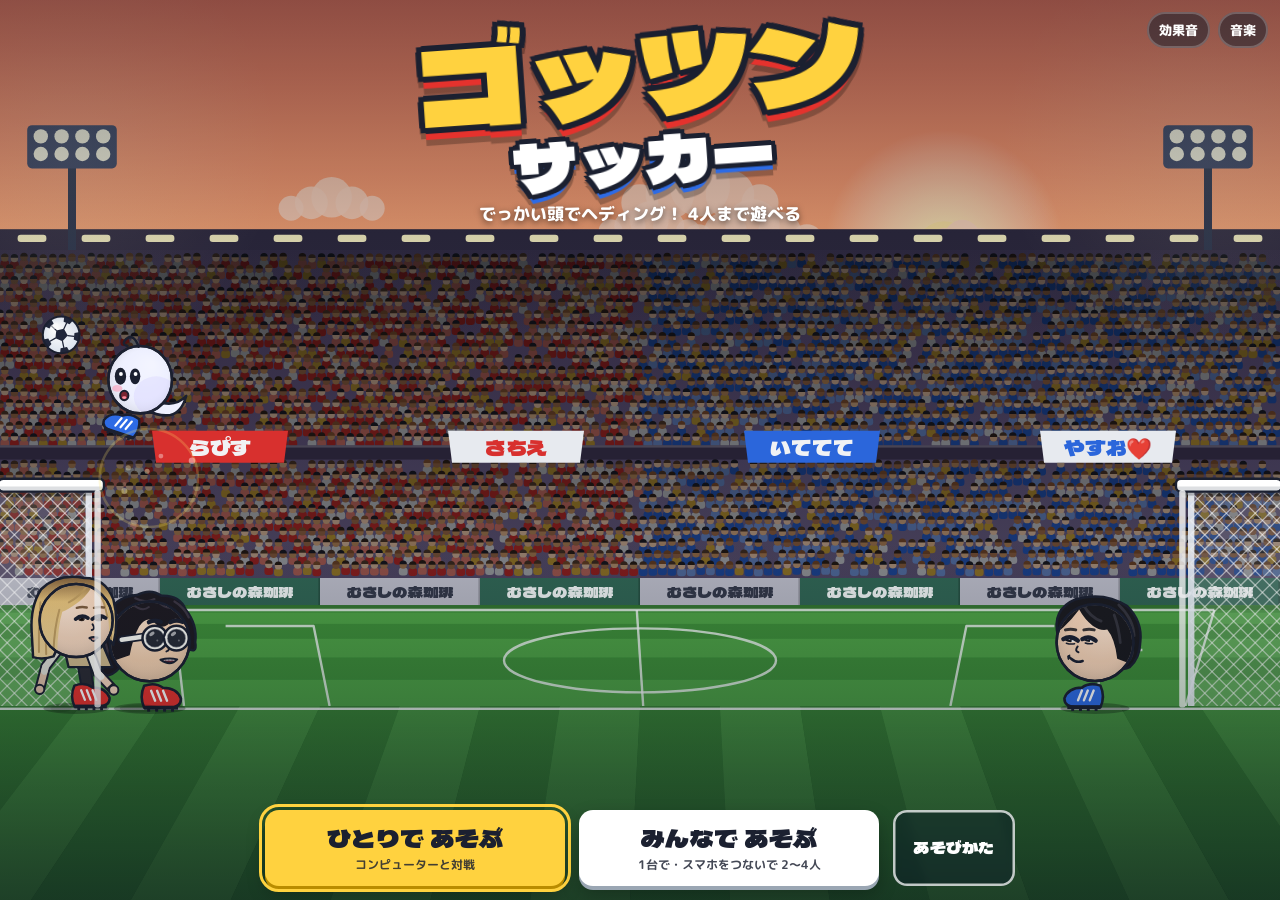
==== index.html @ 994bb148 "新キャラ「ともひろ」（タマル）: まっかっかヘッド - 黒髪のセンターパート、口をむすんだ笑顔 - 説明: 実は器用で何でも無難にこなせるタイプ（能力はぜんぶふつう） - スーパー「まっかっかヘッド」" ====
<!doctype html>
<html lang="ja">
<head>
<meta charset="utf-8">
<meta name="viewport" content="width=device-width,initial-scale=1,maximum-scale=1,user-scalable=no,viewport-fit=cover">
<meta name="theme-color" content="#1F5E3A">
<meta name="gottsun-build" content="0d15cd274f">
<meta name="description" content="大きな頭でヘディング！4人まで遊べるあたまサッカー。CPU対戦、1台でみんなで、スマホを合言葉でつないで遊べます。">
<title>ゴッツンサッカー</title>
<link rel="icon" href="data:image/svg+xml,%3Csvg xmlns='http://www.w3.org/2000/svg' viewBox='0 0 100 100'%3E%3Ctext y='0.9em' font-size='90'%3E%E2%9A%BD%3C/text%3E%3C/svg%3E">
<link rel="preconnect" href="https://fonts.googleapis.com">
<link rel="preconnect" href="https://fonts.gstatic.com" crossorigin>
<link rel="stylesheet" href="https://fonts.googleapis.com/css2?family=Dela+Gothic+One&family=M+PLUS+Rounded+1c:wght@500;700;800&display=swap">
<style>
/* ゴッツンサッカー — the match fills the screen; every menu is the coach's tactics board */
:root{
  --board:#1E5A3A;
  --board-2:#246B44;
  --frame:#D6DDE5;
  --frame-deep:#9AA6B3;
  --chalk:#FFFFFF;
  --chalk-soft:rgba(255,255,255,.74);
  --chalk-faint:rgba(255,255,255,.22);
  --ink:#1B2030;
  --yellow:#FFD23F;
  --yellow-deep:#B98C00;
  --red:#E5322D;
  --red-deep:#A11C19;
  --blue:#2D6BE5;
  --blue-deep:#173F9A;
  --scrim:rgba(8,18,14,.58);
  --font-sign:"Dela Gothic One","Hiragino Sans","Yu Gothic","Meiryo",sans-serif;
  --font-ui:"M PLUS Rounded 1c","Hiragino Maru Gothic ProN","Hiragino Sans","Yu Gothic","Meiryo",sans-serif;
  --safe-t:env(safe-area-inset-top,0px);
  --safe-b:env(safe-area-inset-bottom,0px);
  --safe-l:env(safe-area-inset-left,0px);
  --safe-r:env(safe-area-inset-right,0px);
}
*,*::before,*::after{box-sizing:border-box}
html,body{margin:0;height:100%;overflow:hidden;background:#0E2A1C;color:var(--chalk);font:500 15px/1.6 var(--font-ui);-webkit-text-size-adjust:100%;overscroll-behavior:none}
[hidden]{display:none!important}
button{font:inherit;color:inherit;cursor:pointer;-webkit-tap-highlight-color:transparent}
button:disabled{cursor:default}
#app{position:fixed;inset:0;overflow:hidden;touch-action:manipulation;user-select:none;-webkit-user-select:none;-webkit-touch-callout:none}
/* during a match the browser gets no gestures at all: no zooming, no scrolling */
html.playing,html.playing body,html.playing #app{touch-action:none}
#cv{position:absolute;inset:0;width:100%;height:100%;display:block;touch-action:none}

/* ---------- screens ---------- */
.screen{position:absolute;inset:0;display:flex;align-items:center;justify-content:center;padding:calc(14px + var(--safe-t)) calc(14px + var(--safe-r)) calc(14px + var(--safe-b)) calc(14px + var(--safe-l));z-index:10}
.screen.dim{background:var(--scrim)}
#scr-solo,#scr-multi,#scr-local,#scr-p2p,#scr-howto{background:rgba(8,18,14,.42)}

/* the tactics board */
.board{position:relative;width:min(560px,100%);max-height:100%;overflow:auto;padding:22px 24px 18px;border-radius:20px;
  background:
    radial-gradient(120% 80% at 20% 0%,rgba(255,255,255,.06),rgba(255,255,255,0) 60%),
    repeating-linear-gradient(115deg,rgba(255,255,255,.018) 0 3px,rgba(255,255,255,0) 3px 9px),
    var(--board);
  border:6px solid var(--frame);box-shadow:inset 0 0 0 2px rgba(0,0,0,.25),0 18px 40px rgba(0,0,0,.45);
  scrollbar-width:thin;scrollbar-color:var(--chalk-faint) transparent}
.board.wide{width:min(860px,100%)}
.board.narrow{width:min(400px,100%)}
.board h2{margin:0 0 12px;font:400 26px/1.25 var(--font-sign);letter-spacing:.02em}
.board h3{margin:14px 0 6px;font:800 15px/1.4 var(--font-ui)}
.board .sub-h{margin-top:20px;font:400 18px/1.3 var(--font-sign)}
.hint{margin:6px 0 10px;color:var(--chalk-soft);font-size:14px}
.lead{margin:0 0 14px;font-size:16px}
.row-label{margin:12px 0 6px;font-weight:800}
.actions{display:flex;flex-wrap:wrap;gap:10px;justify-content:flex-end;align-items:center;margin-top:18px}
.board>.actions{position:sticky;bottom:-18px;margin:18px -24px -18px;padding:12px 24px 16px;background:linear-gradient(180deg,rgba(30,90,58,0),var(--board) 26%);z-index:2}
.actions .btn-plain{margin-right:auto}
.stack{display:grid;gap:10px}
.btn-row{display:flex;flex-wrap:wrap;gap:8px;margin:8px 0 4px}

/* ---------- buttons ---------- */
.btn{display:inline-flex;flex-direction:column;align-items:center;justify-content:center;min-height:48px;padding:8px 20px;border-radius:14px;border:0;font:400 18px/1.2 var(--font-sign);letter-spacing:.02em;transition:transform .06s ease}
.btn small{display:block;margin-top:4px;font:700 12px/1.3 var(--font-ui);letter-spacing:0;opacity:.82}
.btn-main{background:var(--yellow);color:var(--ink);box-shadow:0 4px 0 var(--yellow-deep),0 8px 18px rgba(0,0,0,.25)}
.btn-main:active:not(:disabled){transform:translateY(3px);box-shadow:0 1px 0 var(--yellow-deep)}
.btn-main.alt{background:#FFFFFF;box-shadow:0 4px 0 var(--frame-deep),0 8px 18px rgba(0,0,0,.25)}
.btn-main.alt:active{box-shadow:0 1px 0 var(--frame-deep)}
.btn-main:disabled{background:#6E8B78;color:#2B3B31;box-shadow:none;opacity:.8}
.btn-sub{background:transparent;color:var(--chalk);box-shadow:inset 0 0 0 2.5px var(--chalk-soft);font-size:16px;min-height:44px}
.btn-sub:active{background:rgba(255,255,255,.12)}
.btn-plain{background:transparent;color:var(--chalk-soft);font:800 15px/1.2 var(--font-ui);min-height:44px;padding:8px 12px}
.btn-plain:hover{color:var(--chalk);text-decoration:underline}
.btn:focus-visible,.way:focus-visible,.seg button:focus-visible,.pick button:focus-visible,.chip:focus-visible,.hbtn:focus-visible,.slot button:focus-visible,textarea:focus-visible,input:focus-visible,summary:focus-visible{outline:3px solid var(--yellow);outline-offset:3px}

/* ---------- title ---------- */
#scr-title{flex-direction:column;justify-content:space-between;align-items:center;padding-top:calc(18px + var(--safe-t));background:linear-gradient(180deg,rgba(6,16,30,.42),rgba(6,16,30,0) 38%,rgba(6,16,30,0) 60%,rgba(6,16,30,.5))}
.logo{margin:0;display:flex;flex-direction:column;align-items:center;line-height:.92;transform:rotate(-4deg);font-weight:400;font-family:var(--font-sign);
  filter:drop-shadow(0 6px 0 rgba(0,0,0,.25))}
.logo span{display:block;-webkit-text-stroke:0;paint-order:stroke fill}
.logo-top{font-size:clamp(46px,11vw,112px);color:var(--yellow);text-shadow:0 0 0 #000,
  -5px -5px 0 var(--ink),5px -5px 0 var(--ink),-5px 5px 0 var(--ink),5px 5px 0 var(--ink),0 6px 0 var(--ink),6px 0 0 var(--ink),-6px 0 0 var(--ink),0 -6px 0 var(--ink),0 12px 0 var(--red)}
.logo-bot{font-size:clamp(30px,6.6vw,66px);color:#FFFFFF;margin-top:6px;text-shadow:-4px -4px 0 var(--ink),4px -4px 0 var(--ink),-4px 4px 0 var(--ink),4px 4px 0 var(--ink),0 5px 0 var(--ink),5px 0 0 var(--ink),-5px 0 0 var(--ink),0 -5px 0 var(--ink),0 9px 0 var(--blue)}
.title-head{display:flex;flex-direction:column;align-items:center}
.tagline{margin:14px 0 0;font:800 clamp(13px,2.2vw,17px)/1.4 var(--font-ui);text-shadow:0 2px 6px rgba(0,0,0,.6)}
.title-menu{display:flex;flex-wrap:wrap;gap:14px;justify-content:center;align-items:stretch;width:min(820px,100%)}
.title-menu .big{min-width:min(300px,100%);min-height:76px;font-size:24px}
.title-menu .btn-sub{background:rgba(10,24,40,.45);backdrop-filter:blur(4px)}
.title-foot{display:flex;gap:8px;position:absolute;top:calc(12px + var(--safe-t));right:calc(12px + var(--safe-r))}
.chip{min-height:36px;padding:4px 12px;border-radius:999px;border:0;background:rgba(10,24,40,.5);color:var(--chalk);font:800 13px/1 var(--font-ui);box-shadow:inset 0 0 0 2px var(--chalk-faint)}
.chip[aria-pressed="false"]{opacity:.55;text-decoration:line-through}

/* ---------- ways (big choices) ---------- */
.ways{display:grid;grid-template-columns:repeat(auto-fit,minmax(220px,1fr));gap:12px}
.way{display:flex;flex-direction:column;gap:6px;text-align:left;padding:16px 18px;border-radius:16px;border:0;background:rgba(255,255,255,.08);box-shadow:inset 0 0 0 2.5px var(--chalk-faint)}
.way b{font:400 19px/1.3 var(--font-sign)}
.way span{color:var(--chalk-soft);font-size:14px}
.way:hover,.way:active{background:rgba(255,255,255,.14);box-shadow:inset 0 0 0 2.5px var(--chalk)}

/* ---------- options ---------- */
.opts{display:flex;flex-wrap:wrap;gap:10px 22px;margin-top:12px}
.opt{display:flex;flex-wrap:wrap;align-items:center;gap:8px}
.opt-k{font-weight:800;min-width:5em}
.seg{display:inline-flex;flex-wrap:wrap;gap:6px}
.seg button{min-height:38px;padding:4px 14px;border-radius:999px;border:0;background:transparent;color:var(--chalk);font:800 14px/1 var(--font-ui);box-shadow:inset 0 0 0 2px var(--chalk-soft)}
.seg button[aria-pressed="true"]{background:var(--chalk);color:var(--ink);box-shadow:none}
.seg button:disabled{opacity:.4}

/* ---------- character picker ---------- */
.pick{display:grid;grid-template-columns:repeat(12,1fr);gap:5px}
.pick button{position:relative;display:flex;flex-direction:column;align-items:center;gap:2px;padding:6px 2px 6px;border-radius:14px;border:0;background:rgba(255,255,255,.07);box-shadow:inset 0 0 0 2px var(--chalk-faint);font:800 12px/1.2 var(--font-ui)}
.pick canvas{width:100%;max-width:72px;aspect-ratio:1;height:auto}
.pick button[aria-pressed="true"]{background:rgba(255,210,63,.16);box-shadow:inset 0 0 0 3px var(--yellow)}
.pick .taken{position:absolute;top:4px;right:4px;font-size:10px;padding:1px 5px;border-radius:6px;background:var(--ink)}
.char-info{display:grid;grid-template-columns:auto 1fr;gap:4px 16px;margin-top:10px;padding:10px 14px;border-radius:14px;background:rgba(0,0,0,.18);font-size:14px}
.char-info .nm{grid-column:1/-1;font:400 18px/1.3 var(--font-sign)}
.char-info .ctype{margin-left:10px;padding:2px 8px;border-radius:6px;background:var(--yellow);color:var(--ink);font:800 12px/1.4 var(--font-ui);vertical-align:3px}
.char-info .sup{grid-column:1/-1;color:var(--chalk)}
.char-info .sup b{color:var(--yellow)}
.pips{display:inline-flex;gap:3px;vertical-align:middle}
.pips i{width:12px;height:8px;border-radius:3px;background:var(--chalk-faint)}
.pips i.on{background:var(--yellow)}
.stats{display:flex;flex-wrap:wrap;gap:4px 16px;align-items:center}

/* ---------- the field of magnets (who plays where) ---------- */
.field{position:relative;display:grid;grid-template-columns:1fr 1fr;margin:10px 0 4px;border-radius:14px;overflow:hidden;box-shadow:inset 0 0 0 2.5px var(--chalk-soft);min-height:190px;
  background:radial-gradient(circle at 50% 50%,transparent 0 52px,var(--chalk-soft) 53px 55.5px,transparent 56px),linear-gradient(90deg,transparent calc(50% - 1.5px),var(--chalk-soft) calc(50% - 1.5px) calc(50% + 1.5px),transparent calc(50% + 1.5px))}
.half{display:flex;flex-direction:column;gap:8px;padding:12px;position:relative}
.half-h{display:flex;align-items:center;gap:8px;font:400 16px/1 var(--font-sign)}
.half-h::before{content:"";width:16px;height:16px;border-radius:50%;background:var(--team);box-shadow:0 0 0 2px #fff}
.half.red{--team:var(--red);background:linear-gradient(90deg,rgba(229,50,45,.16),rgba(229,50,45,0))}
.half.blue{--team:var(--blue);background:linear-gradient(270deg,rgba(45,107,229,.16),rgba(45,107,229,0))}
.half.blue .half-h{justify-content:flex-end}
.slot{position:relative;display:grid;grid-template-columns:auto 1fr auto;align-items:center;gap:6px 10px;padding:8px 10px;border-radius:999px 16px 16px 999px;background:#184B30;box-shadow:inset 0 0 0 2px rgba(255,255,255,.12),0 3px 0 rgba(0,0,0,.25)}
.half.blue .slot{border-radius:16px 999px 999px 16px;grid-template-columns:auto 1fr auto}
.mag{width:58px;height:58px;border-radius:50%;background:#fff;box-shadow:0 0 0 4px var(--team),0 4px 0 rgba(0,0,0,.3);display:block}
.slot .who{min-width:0}
.slot .who b{display:block;font:400 16px/1.25 var(--font-sign);white-space:nowrap;overflow:hidden;text-overflow:ellipsis}
.slot .who span{display:block;font-size:12px;color:var(--chalk-soft);white-space:nowrap;overflow:hidden;text-overflow:ellipsis}
.slot .ctl{display:flex;gap:4px}
.slot .ctl button{min-width:36px;min-height:36px;padding:0 6px;border-radius:10px;border:0;background:rgba(255,255,255,.12);font:800 14px/1 var(--font-ui)}
.slot .ctl button:active{background:rgba(255,255,255,.26)}
.slot.ready{box-shadow:inset 0 0 0 2.5px var(--yellow)}
.slot.empty{grid-template-columns:auto 1fr;background:rgba(24,75,48,.85);box-shadow:inset 0 0 0 2px var(--chalk-faint);border-style:dashed}
.slot.empty .mag{background:transparent;box-shadow:inset 0 0 0 2.5px var(--chalk-faint);display:flex;align-items:center;justify-content:center;font:400 22px/1 var(--font-sign);color:var(--chalk-faint)}
.slot .tag-cpu{font:800 11px/1 var(--font-ui);padding:3px 6px;border-radius:6px;background:var(--chalk);color:var(--ink);margin-left:6px;vertical-align:2px}
.keys{display:flex;flex-wrap:wrap;gap:6px 14px;margin:6px 0 0;font-size:13px;color:var(--chalk-soft)}
.keys b{color:var(--chalk);font-weight:800}

/* ---------- codes ---------- */
.name-row{display:flex;align-items:center;gap:10px;margin:0 0 10px;font-weight:800}
.name-row input{flex:0 1 200px;min-height:40px;padding:6px 12px;border-radius:10px;border:0;background:#F6F8FB;color:var(--ink);font:800 16px/1 var(--font-ui)}
.code-box{padding:4px 0 6px}
.code{width:100%;resize:vertical;min-height:4em;padding:10px 12px;border-radius:12px;border:0;background:#F4F6F9;color:var(--ink);font:12px/1.45 ui-monospace,Menlo,Consolas,monospace;word-break:break-all}
.code.in{font-size:16px}
.status{margin:10px 0 0;padding:10px 14px;border-radius:12px;background:rgba(0,0,0,.25);font-weight:700}
.status[data-state="ok"]{box-shadow:inset 0 0 0 2px #7CE3A0}
.status[data-state="bad"]{box-shadow:inset 0 0 0 2px #FF8A7A}
.help{margin-top:14px;font-size:14px;color:var(--chalk-soft)}
.help summary{cursor:pointer;font-weight:800;color:var(--chalk)}
.help ol{padding-left:1.4em;margin:6px 0 0}
.site{margin:10px 0 0;font-weight:800}
.site a{color:var(--yellow);word-break:break-all}

/* ---------- how to ---------- */
.how-grid{display:grid;grid-template-columns:repeat(auto-fit,minmax(180px,1fr));gap:10px}
.how-card{padding:10px 14px;border-radius:14px;background:rgba(0,0,0,.18)}
.how-card h3{margin:0 0 4px;font:400 16px/1.3 var(--font-sign)}
.how-card p{margin:0;font-size:14px;color:var(--chalk-soft)}
@media (min-width:700px){.how-card.wide{grid-column:span 2}}
.kick-list{margin:6px 0 0;padding-left:1.1em;font-size:14px;color:var(--chalk-soft)}
.kick-list li{margin:2px 0}
.kick-list b{color:#FFE58A}
.keys-table{width:100%;border-collapse:collapse;font-size:14px}
.keys-table th,.keys-table td{padding:6px 8px;text-align:left;border-bottom:1px solid var(--chalk-faint)}
.keys-table thead th{color:var(--chalk-soft);font-weight:800}
.roster{list-style:none;margin:0;padding:0;display:grid;grid-template-columns:repeat(auto-fit,minmax(240px,1fr));gap:8px}
.roster li{display:grid;grid-template-columns:52px 1fr;gap:0 10px;align-items:center;padding:6px 10px;border-radius:14px;background:rgba(0,0,0,.18)}
.roster canvas{width:52px;height:52px;grid-row:span 2}
.roster b{font:400 15px/1.3 var(--font-sign)}
.roster span{font-size:13px;color:var(--chalk-soft)}
.items{list-style:none;margin:0;padding:0;display:grid;grid-template-columns:repeat(auto-fit,minmax(200px,1fr));gap:6px;font-size:14px}
.items li b{margin-right:6px}

/* ---------- results ---------- */
.res-score{display:flex;justify-content:center;align-items:center;gap:18px;font:400 64px/1 var(--font-sign)}
.res-score .r{color:#FF8A7A}.res-score .b{color:#86AEFF}.res-score .sep{font-size:40px;color:var(--chalk-soft)}
.res-win{text-align:center;margin:6px 0 12px;font:400 22px/1.3 var(--font-sign)}
.res-table{width:100%;border-collapse:collapse;font-size:14px}
.res-table th,.res-table td{padding:6px 8px;border-bottom:1px solid var(--chalk-faint);text-align:center}
.res-table th:first-child,.res-table td:first-child{text-align:left}
.res-table thead th{color:var(--chalk-soft);font-weight:800}
.res-table .dot{display:inline-block;width:10px;height:10px;border-radius:50%;margin-right:6px;vertical-align:1px}
.res-table .mvp{font:800 11px/1 var(--font-ui);padding:3px 6px;border-radius:6px;background:var(--yellow);color:var(--ink);margin-left:6px;vertical-align:2px}

/* ---------- over the match ---------- */
#hud{position:absolute;top:calc(8px + var(--safe-t));left:calc(8px + var(--safe-l));display:flex;gap:8px;z-index:5}
.hbtn{width:44px;height:44px;border-radius:12px;border:0;background:rgba(12,20,36,.55);color:#fff;display:flex;align-items:center;justify-content:center;box-shadow:inset 0 0 0 2px rgba(255,255,255,.25)}
.hbtn svg{width:22px;height:22px;fill:currentColor}
#netbar{position:absolute;left:50%;transform:translateX(-50%);bottom:calc(10px + var(--safe-b));z-index:6;display:flex;align-items:center;gap:10px;padding:8px 10px 8px 16px;border-radius:999px;background:rgba(12,20,36,.82);font-weight:800;font-size:14px;max-width:calc(100% - 20px)}
#netbar .btn{min-height:36px;font-size:14px;padding:4px 12px}
#rotate,#toast{position:absolute;left:50%;transform:translateX(-50%);bottom:calc(14px + var(--safe-b));z-index:30;padding:8px 16px;border-radius:999px;background:rgba(12,20,36,.85);font-weight:800;font-size:14px;white-space:nowrap}
#toast{bottom:auto;top:calc(90px + var(--safe-t))}

/* touch buttons: big, see-through */
#touch{position:absolute;inset:0;z-index:4;pointer-events:none}
#touch>*{pointer-events:auto;position:absolute;touch-action:none;-webkit-touch-callout:none;-webkit-user-select:none;user-select:none}
.tpad{left:calc(10px + var(--safe-l));bottom:calc(10px + var(--safe-b));width:var(--pad-w,200px);height:var(--btn,84px);display:flex;gap:8px}
.tarrow{flex:1;display:flex;align-items:center;justify-content:center;border-radius:22px;background:rgba(255,255,255,.13);box-shadow:inset 0 0 0 3px rgba(255,255,255,.5);font-size:30px;color:rgba(255,255,255,.9)}
.tarrow.on{background:rgba(255,255,255,.42)}
.tbtn{width:var(--btn,84px);height:var(--btn,84px);border-radius:50%;border:0;background:rgba(255,255,255,.13);box-shadow:inset 0 0 0 3px rgba(255,255,255,.5);color:#fff;display:flex;flex-direction:column;align-items:center;justify-content:center;gap:0}
.tbtn span{font-size:28px;line-height:1}
.tbtn small{font:800 11px/1.2 var(--font-ui);opacity:.9}
.tbtn.on{background:rgba(255,255,255,.42)}
#t-kick{right:calc(10px + var(--safe-r));bottom:calc(10px + var(--safe-b))}
#t-jump{right:calc(18px + var(--btn,84px) + var(--safe-r));bottom:calc(10px + var(--safe-b))}
#t-super{right:calc(10px + var(--safe-r));bottom:calc(20px + var(--btn,84px) + var(--safe-b));width:calc(var(--btn,84px) * .82);height:calc(var(--btn,84px) * .82);opacity:.45}
#t-super.full{opacity:1;background:rgba(255,210,63,.55);box-shadow:inset 0 0 0 3px var(--yellow),0 0 22px rgba(255,210,63,.75)}
#t-super.armed{opacity:1;background:rgba(255,120,60,.5)}

@media (max-width:720px){
  .board{padding:16px 14px 14px;border-width:4px}
  .board>.actions{margin:14px -14px -14px;padding:10px 14px 12px;bottom:-14px}
  .board h2{font-size:21px}
  .pick{grid-template-columns:repeat(6,1fr);gap:6px}
  .pick button{font-size:11px;padding:5px 1px}
  .title-menu .big{min-height:64px;font-size:20px;min-width:min(260px,100%)}
  .field{grid-template-columns:1fr}
  .field{background:linear-gradient(180deg,transparent calc(50% - 1.5px),var(--chalk-soft) calc(50% - 1.5px) calc(50% + 1.5px),transparent calc(50% + 1.5px))}
  .half.blue .half-h{justify-content:flex-start}
  .half.blue .slot{border-radius:999px 16px 16px 999px}
}
@media (max-height:520px){
  .screen{padding-top:calc(8px + var(--safe-t));padding-bottom:calc(8px + var(--safe-b))}
  .board{padding:12px 16px}
  .board>.actions{margin:10px -16px -12px;padding:8px 16px 10px;bottom:-12px}
  .board h2{font-size:20px;margin-bottom:6px}
  .char-info{padding:6px 12px;font-size:13px}
  .row-label{margin:6px 0 4px}
  .logo-top{font-size:clamp(40px,8vh,80px)}
  .logo-bot{font-size:clamp(26px,5vh,48px)}
  .tagline{margin-top:6px}
  .title-menu .big{min-height:58px;font-size:19px}
  .pick canvas{max-width:52px}
}
@media (prefers-reduced-motion:reduce){
  .btn{transition:none}
}
</style>
</head>
<body>
<div id="app">
  <canvas id="cv" aria-label="試合の画面"></canvas>

  <!-- buttons over the match -->
  <div id="hud" hidden>
    <button class="hbtn" id="b-pause" type="button" aria-label="一時停止">
      <svg viewBox="0 0 24 24" aria-hidden="true"><rect x="6" y="5" width="4" height="14" rx="1.5"/><rect x="14" y="5" width="4" height="14" rx="1.5"/></svg>
    </button>
    <button class="hbtn" id="b-full" type="button" aria-label="全画面" hidden>
      <svg viewBox="0 0 24 24" aria-hidden="true"><path d="M4 9V4h5M20 9V4h-5M4 15v5h5M20 15v5h-5" fill="none" stroke="currentColor" stroke-width="2.4" stroke-linecap="round" stroke-linejoin="round"/></svg>
    </button>
  </div>
  <div id="netbar" hidden></div>

  <!-- touch controls -->
  <div id="touch" hidden>
    <div class="tpad" id="t-move" aria-hidden="true"><span class="tarrow l">◀</span><span class="tarrow r">▶</span></div>
    <button class="tbtn" id="t-super" type="button" tabindex="-1" aria-label="スーパー"><span>★</span><small>スーパー</small></button>
    <button class="tbtn" id="t-jump" type="button" tabindex="-1" aria-label="ジャンプ"><span>▲</span><small>ジャンプ</small></button>
    <button class="tbtn" id="t-kick" type="button" tabindex="-1" aria-label="キック"><span>👟</span><small>キック</small></button>
  </div>

  <!-- title -->
  <section class="screen" id="scr-title" aria-labelledby="logo">
    <div class="title-head"><h1 id="logo" class="logo"><span class="logo-top">ゴッツン</span><span class="logo-bot">サッカー</span></h1>
    <p class="tagline">でっかい頭でヘディング！ 4人まで遊べる</p></div>
    <nav class="title-menu">
      <button class="btn btn-main big" id="b-solo" type="button" data-autofocus>ひとりで あそぶ<small>コンピューターと対戦</small></button>
      <button class="btn btn-main big alt" id="b-multi" type="button">みんなで あそぶ<small>1台で・スマホをつないで 2〜4人</small></button>
      <button class="btn btn-sub" id="b-howto" type="button">あそびかた</button>
    </nav>
    <div class="title-foot">
      <button class="chip" id="b-sfx" type="button" aria-pressed="true">効果音</button>
      <button class="chip" id="b-bgm" type="button" aria-pressed="true">音楽</button>
    </div>
  </section>

  <!-- solo -->
  <section class="screen" id="scr-solo" hidden aria-labelledby="solo-h">
    <div class="board wide">
      <h2 id="solo-h">ひとりで あそぶ</h2>
      <div class="row-label">キャラクター</div>
      <div class="pick" id="solo-pick"></div>
      <div class="char-info" id="solo-info"></div>
      <div class="opts">
        <div class="opt"><span class="opt-k">試合</span><div class="seg" id="solo-size"><button type="button" data-v="1">1対1</button><button type="button" data-v="2">2対2（味方もCPU）</button></div></div>
        <div class="opt"><span class="opt-k">CPUの強さ</span><div class="seg" id="solo-lv"><button type="button" data-v="easy">よわい</button><button type="button" data-v="normal">ふつう</button><button type="button" data-v="hard">つよい</button></div></div>
      </div>
      <div class="opts" id="solo-rules"></div>
      <div class="actions"><button class="btn btn-plain" type="button" data-back>もどる</button><button class="btn btn-main" id="solo-go" type="button">キックオフ！</button></div>
    </div>
  </section>

  <!-- together: which way -->
  <section class="screen" id="scr-multi" hidden aria-labelledby="multi-h">
    <div class="board">
      <h2 id="multi-h">みんなで あそぶ</h2>
      <div class="ways">
        <button class="way" id="m-local" type="button" data-autofocus>
          <b>この画面で</b><span>キーボードで4人まで（せまいです）。ゲームパッドをつなげば、ひとり1つずつ使えます</span>
        </button>
        <button class="way" id="m-p2p" type="button">
          <b>スマホをつなぐ（合言葉）</b><span>合言葉を LINE などで送り合って、スマホどうしをじかにつなぎます。4台まで</span>
        </button>
      </div>
      <div class="actions"><button class="btn btn-plain" type="button" data-back>もどる</button></div>
    </div>
  </section>

  <!-- one screen, several players -->
  <section class="screen" id="scr-local" hidden aria-labelledby="local-h">
    <div class="board wide">
      <h2 id="local-h">この画面で みんなで</h2>
      <p class="hint" id="local-hint">参加する人は、自分のキックボタンを押してください。</p>
      <div class="field" id="local-field"></div>
      <div class="keys" id="local-keys"></div>
      <div class="opts" id="local-rules"></div>
      <div class="actions"><button class="btn btn-plain" type="button" data-back>もどる</button><button class="btn btn-main" id="local-go" type="button" disabled>キックオフ！</button></div>
    </div>
  </section>

  <!-- phones linked with codes -->
  <section class="screen" id="scr-p2p" hidden aria-labelledby="pp-h">
    <div class="board wide">
      <h2 id="pp-h">スマホを合言葉でつなぐ</h2>
      <label class="name-row">あなたの名前 <input id="my-name" maxlength="8" autocomplete="nickname" placeholder="8文字まで"></label>
      <div id="pp-pickrole">
        <p class="hint">1台目が合言葉を作って送り、相手が返事の合言葉を送り返すと、スマホどうしがじかにつながります。3人目・4人目も、1人ずつ同じように送り合います。</p>
        <div class="ways">
          <button class="way" id="pp-host-go" type="button"><b>1台目（さそう側）</b><span>合言葉を作って、相手に送ります</span></button>
          <button class="way" id="pp-guest-go" type="button"><b>2台目以降（さそわれた側）</b><span>届いた合言葉を貼って、返事を作ります</span></button>
        </div>
      </div>
      <div id="pp-host" hidden>
        <div class="code-box" id="pp-invite">
          <h3 id="pp-invite-h">① この合言葉を相手に送る</h3>
          <textarea class="code" id="pp-offer" readonly rows="3" aria-label="1台目の合言葉"></textarea>
          <div class="btn-row"><button class="btn btn-sub" id="pp-offer-copy" type="button">コピー</button><button class="btn btn-sub" id="pp-offer-share" type="button" hidden>LINE などで送る</button></div>
          <h3>② 相手から届いた返事を貼る</h3>
          <textarea class="code in" id="pp-answer-in" rows="2" placeholder="ここに貼る" aria-label="相手からの返事の合言葉"></textarea>
          <div class="btn-row"><button class="btn btn-main" id="pp-link" type="button">つなぐ</button><button class="btn btn-sub" id="pp-newcode" type="button">合言葉を作り直す</button></div>
        </div>
        <button class="btn btn-sub" id="pp-more" type="button" hidden>もう1人さそう</button>
      </div>
      <div id="pp-guest" hidden>
        <div class="code-box" id="pp-reply-wrap">
          <h3>① 1台目から届いた合言葉を貼る</h3>
          <textarea class="code in" id="pp-offer-in" rows="2" placeholder="ここに貼る" aria-label="1台目の合言葉"></textarea>
          <button class="btn btn-main" id="pp-reply" type="button">返事の合言葉を作る</button>
          <div id="pp-reply-box" hidden>
            <h3>② この返事を1台目に送る</h3>
            <textarea class="code" id="pp-answer" readonly rows="3" aria-label="返事の合言葉"></textarea>
            <div class="btn-row"><button class="btn btn-sub" id="pp-answer-copy" type="button">コピー</button><button class="btn btn-sub" id="pp-answer-share" type="button" hidden>LINE などで送る</button></div>
          </div>
        </div>
      </div>
      <p class="status" id="pp-status" role="status" hidden></p>
      <div id="pp-lobby" hidden>
        <div class="field" id="pp-field"></div>
        <div class="row-label" id="pp-pick-h">あなたのキャラクター</div>
        <div class="pick" id="pp-pick"></div>
        <div class="char-info" id="pp-info"></div>
        <div class="opts" id="pp-rules"></div>
        <p class="hint" id="pp-wait" hidden>1台目がキックオフするのを待っています…</p>
      </div>
      <details class="help">
        <summary>つながらないとき</summary>
        <ol>
          <li>どのスマホも、LINE などのアプリの中ではなく、Safari か Chrome でこのページを開きます。</li>
          <li>合言葉は、届いた文をまるごとコピーして貼ります（前後に文字がついていても大丈夫です）。</li>
          <li>2台目は返事を送ったら、このページにもどって開いたまま待ちます（1台目が貼ってから2分のあいだは、2台ともおたがいを呼び続けます）。</li>
          <li>「つながりませんでした」と出たら、同じ Wi‑Fi につないで、1台目の合言葉から作り直します。</li>
          <li>職場や学校の Wi‑Fi では、つながらないことがあります。スマホの回線（4G/5G）でも試してください。</li>
          <li>試合中に切れたときは、その人のぶんをコンピューターが代わりにプレーします。1台目の一時停止メニューの「合言葉で呼びもどす」から、同じ席にもどれます。</li>
        </ol>
      </details>
      <p class="site" id="pp-site" hidden></p>
      <div class="actions"><button class="btn btn-plain" id="pp-back" type="button">もどる</button><button class="btn btn-main" id="pp-start" type="button" hidden disabled>キックオフ！</button></div>
    </div>
  </section>

  <!-- how to play -->
  <section class="screen" id="scr-howto" hidden aria-labelledby="how-h">
    <div class="board wide">
      <h2 id="how-h">あそびかた</h2>
      <p class="lead">頭とくつでボールを相手のゴールへ。時間切れのときに点が多いチームのかち。同点なら、先に1点とったほうがかちの「Vゴール」です。</p>
      <div class="how-grid">
        <div class="how-card"><h3>うごく・とぶ</h3><p>左右に走って、ジャンプでヘディング。相手の頭の上にも乗れます。</p></div>
        <div class="how-card"><h3>キック</h3><p>くつの前や頭のそばにボールがあるときに押すとシュート。頭に当たっても、ヘディングシュートになります。</p></div>
        <div class="how-card wide"><h3>けり分け</h3><p>ボタンはひとつのまま、押すときの向きで変わります。</p><ul class="kick-list"><li><b>前</b>（相手ゴールの方）＋キック：低くて速いシュート</li><li><b>キックだけ</b>：ふつうのシュート</li><li><b>後ろ</b>（自分のゴールの方）＋キック：高いループ</li><li><b>ジャンプ中に前</b>＋キック：たたきつけ</li></ul></div>
        <div class="how-card"><h3>ダメージ</h3><p>相手をキックすると体力がへります（名札の上のバー）。なくなると、数秒うごけません。</p></div>
        <div class="how-card"><h3>スーパー</h3><p>名札の下のゲージがたまると光ります。スーパーボタンで、キャラクターごとの必殺わざ。</p></div>
        <div class="how-card"><h3>アイテム</h3><p>空から落ちてくるシャボン玉。頭でさわるか、ボールを当てると、最後にさわった人のものに。</p></div>
      </div>
      <h3 class="sub-h">ボタン</h3>
      <table class="keys-table">
        <thead><tr><th></th><th>左・右</th><th>ジャンプ</th><th>キック</th><th>スーパー</th></tr></thead>
        <tbody>
          <tr><th>キーボード1</th><td>A・D</td><td>W</td><td>S / スペース</td><td>E</td></tr>
          <tr><th>キーボード2</th><td>←・→</td><td>↑</td><td>↓</td><td>Enter / 右Shift</td></tr>
          <tr><th>キーボード3</th><td>F・H</td><td>T</td><td>G</td><td>Y</td></tr>
          <tr><th>キーボード4</th><td>J・L</td><td>I</td><td>K</td><td>O</td></tr>
          <tr><th>ゲームパッド</th><td>十字キー / スティック</td><td>A</td><td>X・B</td><td>Y・LB・RB</td></tr>
        </tbody>
      </table>
      <p class="hint">ひとりで遊ぶときは、どのキーでも動かせます（Z キック・X スーパーも使えます）。スマホでは画面のボタンで。一時停止は Esc か P。</p>
      <h3 class="sub-h">キャラクターと必殺わざ</h3>
      <ul class="roster" id="how-roster"></ul>
      <h3 class="sub-h">アイテム</h3>
      <ul class="items" id="how-items"></ul>
      <div class="actions"><button class="btn btn-main" type="button" data-back data-autofocus>わかった！</button></div>
    </div>
  </section>

  <!-- pause -->
  <section class="screen dim" id="scr-pause" hidden aria-labelledby="pause-h">
    <div class="board narrow">
      <h2 id="pause-h">一時停止</h2>
      <p class="hint" id="pause-note" hidden></p>
      <div class="stack">
        <button class="btn btn-main" id="p-resume" type="button" data-autofocus>つづける</button>
        <button class="btn btn-sub" id="p-invite" type="button" hidden>合言葉で呼びもどす</button>
        <button class="btn btn-sub" id="p-retry" type="button">さいしょから</button>
        <button class="btn btn-plain" id="p-quit" type="button">試合をやめる</button>
      </div>
    </div>
  </section>

  <!-- the friend's phone lost the link: paste a new code -->
  <section class="screen dim" id="scr-rejoin" hidden aria-labelledby="rj-h">
    <div class="board narrow" id="rj-board">
      <h2 id="rj-h">つなぎ直す</h2>
      <div id="rj-body"></div>
      <div class="actions"><button class="btn btn-plain" id="rj-close" type="button">とじる</button></div>
    </div>
  </section>

  <!-- results -->
  <section class="screen dim" id="scr-result" hidden aria-labelledby="res-h">
    <div class="board wide result">
      <h2 id="res-h">試合終了</h2>
      <div class="res-score" id="res-score"></div>
      <p class="res-win" id="res-win"></p>
      <table class="res-table" id="res-table"></table>
      <p class="hint" id="res-wait" hidden>1台目が次をえらんでいます…</p>
      <div class="actions" id="res-actions">
        <button class="btn btn-plain" id="r-title" type="button">タイトルへ</button>
        <button class="btn btn-sub" id="r-pick" type="button">キャラをえらびなおす</button>
        <button class="btn btn-main" id="r-again" type="button" data-autofocus>もういちど</button>
      </div>
    </div>
  </section>

  <div id="rotate" hidden>スマホを横にすると、大きく遊べます</div>
  <div id="toast" role="status" hidden></div>
</div>
<script>
'use strict';
// ===================================================================
//  ゴッツンサッカー — data: the field, the characters, their supers, items
//  (no DOM here: data.js + engine.js + ai.js also run in Node for tests)
// ===================================================================

const GAME_VER = 1;
const NET_V = 2;

// ---- the field, in world units (the canvas scales this to the screen) ----
const W = 1600;            // wall to wall
const H = 800;             // ceiling (y = 0) to the bottom of the picture
const GROUND = 720;        // the grass line players stand on
const GOAL_D = 112;        // depth of each goal: the goal line is x = GOAL_D / x = W - GOAL_D
const GOAL_H = 268;        // opening height, grass to the underside of the crossbar
const GOAL_H_BIG = 360;    // while the でかゴール item is in force
const GOAL_H_SMALL = 186;  // while the ちびゴール item is in force
const BAR_T = 16;          // crossbar thickness
const BAR_OUT = 16;        // the crossbar reaches this far past the goal line
const HEAD_R = 48;         // head radius at scale 1
const PIVOT = 0.66;        // hip pivot, below the head centre, in head radii
const LEG = 34;            // hip to the centre of the shoe
const FOOT_R = 14;         // the shoe, as a circle
const BALL_R = 23;
const BALL_R_BIG = 39;     // でかボール

const DT = 1 / 60;         // simulation step
const SUB = 4;             // ball sub-steps per step
const G_PLAYER = 2550;     // gravity on players
const G_BALL = 1450;       // gravity on the ball (a little floaty)
const BALL_MAX = 2100;

const KICK_FWD = 0.10;     // seconds the shoe swings forward (the part that can hit)
const KICK_BACK = 0.14;    // seconds it takes to come back
const KICK_GRACE = 0.035;  // a hit still counts this long after the swing reached the top

const SUPER_ARM_T = 6;     // an armed super (next touch) waits this long, then fizzles
const GAUGE_RATE = 1 / 24; // super gauge per second
const GAUGE_TOUCH = 0.05;  // ... per touch of the ball
const GAUGE_CONCEDE = 0.18;
const HIT_STUN = 2.6;       // knocked down this long when the health runs out
const HOT_T = 6;           // まっかっかヘッド
const MUSCLE_T = 7;        // ムキムキうで lasts this long (the first part is the flex)
const FIST_R = 0.4;        // the muscle fist, in head radii// ... for the team that let a goal in

const TEAM_COL = [
  { main: '#E5322D', deep: '#A11C19', light: '#FF8A7A', name: 'あか', en: 'RED' },
  { main: '#2D6BE5', deep: '#173F9A', light: '#86AEFF', name: 'あお', en: 'BLUE' },
];

// stat (1..5) to physics: wide steps, so every character plays differently
const spdOf = s => 300 + 52 * s;        // run speed, px/s: 352 .. 560
const jmpOf = s => 830 + 72 * s;        // take-off speed: 902 .. 1190 (jump 160 .. 278 px)
const kckOf = s => 920 + 125 * s;       // kick speed: 1045 .. 1545

// ---- characters (all original) ----
// size: head size (1 = normal). A big head blocks and heads more, a small one is quick and light.
// body: the same as pips for the menus. look: what art.js draws on the head. sup: the super (SUPERS)
const CHARS = [
  { id: 'rekka', name: 'レッカ', type: 'バランス型', size: 1.0, body: 3, spd: 3, jmp: 3, kck: 3, sup: 'fire', mass: 1,
    skin: '#FFD3B0', hair: '#E8361E', hair2: '#FFB21E', look: 'spiky', blurb: 'なんでもこなす。必殺の火の玉でゴールをねらう' },
  { id: 'yukimi', name: 'ユキミ', type: 'テクニック型', size: 0.93, body: 2, spd: 3, jmp: 4, kck: 3, sup: 'ice', mass: 0.9,
    skin: '#FFE2D2', hair: '#BFE6FF', hair2: '#FFFFFF', look: 'bob', blurb: '小がらで身軽。ジャンプもキックもそこそこ' },
  { id: 'gorou', name: 'ゴロウ', type: 'パワー型', size: 1.07, body: 4, spd: 2, jmp: 2, kck: 5, sup: 'thunder', mass: 1.3,
    skin: '#F2C79A', hair: '#5B4A7A', hair2: '#FFD21E', look: 'cloud', blurb: 'キックはいちばん強い。でも足はおそい' },
  { id: 'kagemaru', name: 'カゲマル', type: 'スピード型', size: 0.9, body: 2, spd: 5, jmp: 3, kck: 3, sup: 'clone', mass: 0.85,
    skin: '#F5CDA8', hair: '#2B3245', hair2: '#C8CED9', look: 'ninja', blurb: 'だれよりも速い。体が小さく、キックは弱め' },
  { id: 'dosukoi', name: 'ドスコイ', type: '巨漢', size: 1.18, body: 5, spd: 1, jmp: 1, kck: 4, sup: 'giant', mass: 1.8,
    skin: '#F8CFA6', hair: '#1E1E24', hair2: '#1E1E24', look: 'sumo', blurb: '頭がいちばん大きく、ゴール前のかべ。とてもおそい' },
  { id: 'popo', name: 'ポポ', type: 'ジャンプ型', size: 0.85, body: 1, spd: 4, jmp: 5, kck: 2, sup: 'ghost', mass: 0.7, floaty: 0.84,
    skin: '#EEF0FF', hair: '#C7B8FF', hair2: '#FF8FB8', look: 'ghost', blurb: 'いちばん小さく、ふわっと高くとぶ。キックは弱い' },
  { id: 'robota', name: 'ロボ太', type: '守備型', size: 1.1, body: 4, spd: 2, jmp: 3, kck: 3, sup: 'rocket', mass: 1.5,
    skin: '#B9C6D6', hair: '#6F8196', hair2: '#45E0FF', look: 'robot', blurb: '大きくて重い。当たり負けしない守りの名人' },
  { id: 'fuuta', name: 'フウタ', type: 'スピード＆ジャンプ', size: 0.94, body: 2, spd: 4, jmp: 4, kck: 3, sup: 'wind', mass: 0.9,
    skin: '#FFD8B8', hair: '#39B36B', hair2: '#9CF0B8', look: 'wind', blurb: '速さとジャンプのいいとこどり。キックは軽め' },
  { id: 'sakashita', name: '坂下', type: 'クセモノ', size: 1.04, body: 3, spd: 3, jmp: 3, kck: 4, sup: 'muscle', mass: 1,
    skin: '#F3CFAE', hair: '#1D1A21', hair2: '#3B3542', look: 'shades', blurb: '年齢不明のごつい少年' },
  { id: 'murohashi', name: '室橋', type: '冷徹パワポ', size: 1.0, body: 3, spd: 4, jmp: 3, kck: 3, sup: 'ramen', mass: 1,
    skin: '#F6D3B6', hair: '#1A1A1F', hair2: '#34343D', look: 'center', blurb: 'いじり方をミスるとキレるので要注意' },
  { id: 'yuuki', name: 'ゆうき', type: 'クール', size: 0.95, leg: 1.9, limbs: true, body: 3, spd: 3, jmp: 1, kck: 3, sup: 'stretch', mass: 1,
    skin: '#F4D5BC', hair: '#E3C07A', hair2: '#6E4E30', look: 'longhair', blurb: '金髪でクールな手足長男' },
  { id: 'tomohiro', name: 'ともひろ', type: 'タマル', size: 1.0, body: 3, spd: 3, jmp: 3, kck: 3, sup: 'hot', mass: 1,
    skin: '#F2CDAE', hair: '#17171C', hair2: '#3A3A44', look: 'curtain', blurb: '実は器用で何でも無難にこなせるタイプ' },
];
const CHAR_IDX = Object.fromEntries(CHARS.map((c, i) => [c.id, i]));

// armed: the super waits for this player's next touch of the ball. instant: happens at once
const SUPERS = {
  fire:    { name: 'ばくねつシュート', icon: '🔥', armed: true,  desc: '次にさわったボールが火の玉になって、まっすぐ相手ゴールへ。当たった相手はふっとぶ' },
  ice:     { name: 'こちこちシュート', icon: '❄️', armed: true,  desc: '次にさわったボールが氷の玉に。最初に当たった相手がこおって動けなくなる' },
  thunder: { name: 'かみなりドーン',   icon: '⚡', armed: false, desc: '相手チーム全員にカミナリ。しばらくしびれて動けない' },
  clone:   { name: 'ぶんしんボール',   icon: '🥷', armed: true,  desc: '次にさわったボールが3つにふえる。本物は1つだけ' },
  giant:   { name: 'でかでかヘッド',   icon: '🗿', armed: false, desc: '8秒間、頭がでっかくなる。ゴールをふさげる' },
  ghost:   { name: 'きえるボール',     icon: '👻', armed: true,  desc: '次にさわったボールが、しばらくほとんど見えなくなる。最初に来た相手の体はすりぬける（キックなら止められる）' },
  rocket:  { name: 'ロケットボール',   icon: '🚀', armed: true,  desc: '次にさわったボールが、相手ゴールを追いかけて飛んでいく' },
  wind:    { name: 'おおかぜ',         icon: '🌀', armed: false, desc: '相手ゴールに向かって大風。相手はおしもどされ、ボールは流される' },
  dazzle:  { name: 'ギラギラサングラス', icon: '😎', armed: false, desc: 'サングラスがピカッ！ 相手チームの左右が4秒間あべこべになる' },
  hot:     { name: 'まっかっかヘッド', icon: '🥵', armed: false, desc: '顔が真っ赤に！ 6秒間、頭がアツアツになって、当たったボールはロケットみたいに飛んでいく。さわった相手は「あちっ！」' },
  muscle:  { name: 'ムキムキうで',     icon: '💪', armed: false, desc: '7秒間、うでがムキムキに！ キックボタンでパンチ。ボールをはじき返し、当たった相手には大ダメージ' },
  stretch: { name: 'ぐーんとのっぽ',   icon: '🦒', armed: false, desc: '7秒間、手足がぐーんとのびて背が高くなる。高いボールにとどき、ゴール前のかべにもなる' },
  ramen:   { name: '替え玉パワー',     icon: '🍜', armed: false, desc: 'ラーメンで元気いっぱい！ 味方全員が6秒間、速く高くなりキックも強くなる。味方のゲージもたまる' },
};

// items drop in bubbles; a head or the ball pops them (the ball gives it to whoever touched it last)
const ITEMS = {
  bigball:   { icon: '🏐', name: 'でかボール',   desc: 'ボールが大きくなる', t: 9 },
  smallgoal: { icon: '🛡️', name: 'ちびゴール',   desc: '自分のゴールが小さくなる', t: 9 },
  biggoal:   { icon: '🥅', name: 'でかゴール',   desc: '相手のゴールが大きくなる', t: 9 },
  big:       { icon: '🍄', name: 'でかあたま',   desc: '自分の頭が大きくなる', t: 9 },
  tiny:      { icon: '🐜', name: 'ちびあたま',   desc: '相手の頭が小さくなる', t: 8 },
  dash:      { icon: '👟', name: 'ダッシュ',     desc: '足が速く、ジャンプが高くなる', t: 8 },
  freeze:    { icon: '🧊', name: 'こおりつけ',   desc: '相手がこおる', t: 1.8 },
  charge:    { icon: '🔋', name: 'パワー満タン', desc: 'スーパーゲージが満タン', t: 0 },
  float:     { icon: '🎈', name: 'ふわふわ',     desc: 'ボールがふわふわになる', t: 8 },
};
const ITEM_KEYS = Object.keys(ITEMS);

const STADIUMS = {
  day:    { name: 'ひる',   sky: ['#5DB8FF', '#BEE6FF'], grass: ['#53B848', '#47A63D'], stand: '#3B4A63', light: 0 },
  sunset: { name: 'ゆうがた', sky: ['#FF7E5F', '#FFD08A'], grass: ['#4FA544', '#3F9137'], stand: '#3E3550', light: 0.35 },
  night:  { name: 'よる',   sky: ['#0B1638', '#28407A'], grass: ['#3E9E46', '#33893B'], stand: '#1B2033', light: 1 },
};
const STADIUM_KEYS = Object.keys(STADIUMS);

const CPU_LV = {
  easy:   { name: 'よわい', react: 0.30, err: 46, jumpErr: 0.14, kickRange: 0.75, superUse: 0.35, speed: 0.86, fooled: 0.75, adapt: 1.5, spot: 0.25 },
  normal: { name: 'ふつう', react: 0.16, err: 22, jumpErr: 0.07, kickRange: 0.92, superUse: 0.8, speed: 0.96, fooled: 0.6, adapt: 0.9, spot: 0.4 },
  hard:   { name: 'つよい', react: 0.07, err: 8,  jumpErr: 0.02, kickRange: 1.0,  superUse: 1, speed: 1, fooled: 0.45, adapt: 0.55, spot: 0.55 },
};

// ---- small helpers ----
const clamp = (v, a, b) => v < a ? a : v > b ? b : v;
const lerp = (a, b, t) => a + (b - a) * t;
const sign = v => v < 0 ? -1 : 1;
const TAU = Math.PI * 2;
// seeded random (mulberry32), so a match can be replayed in tests
function mkRng(seed) {
  let a = (seed >>> 0) || 1;
  return function () {
    a |= 0; a = a + 0x6D2B79F5 | 0;
    let t = Math.imul(a ^ a >>> 15, 1 | a);
    t = t + Math.imul(t ^ t >>> 7, 61 | t) ^ t;
    return ((t ^ t >>> 14) >>> 0) / 4294967296;
  };
}

// ===================================================================
//  engine: one match. Pure state + step(), no DOM.
//  The host page (or the only page) runs step() 60 times a second.
//  A player is "owned" by the page that moves it: on the host that is its
//  own players and the CPUs; a joined phone owns its own player(s) and the
//  host just places them where that phone says (see net.js).
// ===================================================================

const REST_A = 0.16;        // shoe angle at rest (radians from straight down, forward +)
const TOP_A = 2.05;         // shoe angle at the top of a kick

function newMatch(setup) {
  const seed = setup.seed || ((Math.random() * 1e9) | 0);
  const G = {
    setup, seed, rng: mkRng(seed), t: 0, tick: 0,
    phase: 'countdown', phaseT: 0,
    clock: setup.time || 90, ot: false, result: null,
    score: [0, 0], players: [], ball: null, fakes: [], items: [],
    itemT: 9, itemSeq: 0, fakeSeq: 0,
    goalH: [GOAL_H, GOAL_H], goalFx: [{ k: '', t: 0 }, { k: '', t: 0 }], floatT: 0, bigBallT: 0,
    wind: { team: -1, t: 0 },
    evs: [], evSeq: 0, epoch: 0, lastGoal: null, idleT: 0, barT: 0,
    goalsLog: [],
  };
  const per = [0, 0];
  setup.players.forEach((sp, i) => {
    const team = sp.team ? 1 : 0;
    const p = mkPlayer(i, sp, team, per[team]++);
    G.players.push(p);
  });
  G.teamSize = per;
  G.ball = { x: W / 2, y: 210, vx: 0, vy: 0, r: BALL_R, rot: 0, av: 0, scrum: 0, scrumX: 0, mode: '', modeT: 0, modeTeam: -1, pierce: 0, hitMask: 0, ghostP: -1,
             last: -1, lastTeam: -1, touchT: -9, restT: 0, held: true, prevX: W / 2, prevY: 210,
             teamLast: [-1, -1], teamLastT: [-9, -9], launchT: -9, kickT: -9, kickTeam: -1, kickVx: 0, kickVy: 0 };
  resetPositions(G, true);
  ev(G, 'whistle', { n: 0 });
  return G;
}

function mkPlayer(i, sp, team, slot) {
  const ch = CHARS[sp.char] ? sp.char : 0;
  return {
    i, team, slot, char: ch, name: sp.name || CHARS[ch].name, ctrl: sp.ctrl || 'cpu', owned: true,
    face: team === 0 ? 1 : -1,
    x: 0, y: 0, vx: 0, vy: 0, ground: true, scale: 1, r: HEAD_R,
    kick: { t: -1, seq: 0, hit: false, dir: 0 }, jumpBuf: 0, coyote: 0, landT: 0,
    gauge: 0.25, armed: 0, superSeq: 0,
    frz: 0, stn: 0, big: 0, tiny: 0, dash: 0, giant: 0, conf: 0, pow: 0, stretch: 0, legK: 1, muscle: 0, hot: 0,
    hp: 1, hurtT: -9, burnT: -9,
    lastTouchT: -9, blink: 0,
    stats: { goals: 0, own: 0, touches: 0, shots: 0, supers: 0, items: 0 },
    cpu: null, away: false,
  };
}

function ev(G, k, o) {
  const e = Object.assign({ id: ++G.evSeq, k, t: G.t }, o || {});
  G.evs.push(e);
  if (G.evs.length > 80) G.evs.splice(0, G.evs.length - 80);
  return e;
}

// ---------- geometry helpers ----------
// hip to shoe: longer for the long-legged, and longer still while stretched
function targetLeg(p) { return (CHARS[p.char].leg || 1) * (p.stretch > 0 ? 1.7 : 1); }
function legLen(p) { return LEG * Math.sqrt(p.scale) * (p.legK || 1); }
function footOff(p) { return PIVOT * p.r + legLen(p) * Math.cos(REST_A) + FOOT_R; }
function standY(p) { return GROUND - footOff(p); }
function barRect(G, side) {
  const top = GROUND - G.goalH[side] - BAR_T;
  return side === 0 ? [0, top, GOAL_D + BAR_OUT, top + BAR_T] : [W - GOAL_D - BAR_OUT, top, W, top + BAR_T];
}
function kickAngleAt(kt) {
  if (kt < 0) return REST_A;
  if (kt < KICK_FWD) { const u = kt / KICK_FWD; return REST_A + (TOP_A - REST_A) * (1 - (1 - u) * (1 - u)); }
  const u = Math.min(1, (kt - KICK_FWD) / KICK_BACK);
  return TOP_A + (REST_A - TOP_A) * (u * u * (3 - 2 * u));
}
function kickOmega(kt) {
  if (kt < 0 || kt > KICK_FWD + KICK_BACK) return 0;
  const h = 0.004;
  return (kickAngleAt(kt + h) - kickAngleAt(Math.max(0, kt - h))) / (kt > h ? 2 * h : h + kt);
}
function pivotOf(p) { return [p.x + p.face * 6 * p.scale, p.y + PIVOT * p.r]; }
function footAt(p, kt) {
  const a = kickAngleAt(kt), L = legLen(p);
  const [px, py] = pivotOf(p);
  return [px + p.face * Math.sin(a) * L, py + Math.cos(a) * L, a];
}
function circRect(cx, cy, r, x0, y0, x1, y1) {
  const qx = clamp(cx, x0, x1), qy = clamp(cy, y0, y1);
  const dx = cx - qx, dy = cy - qy, d2 = dx * dx + dy * dy;
  if (d2 >= r * r) return null;
  if (d2 > 1e-9) { const d = Math.sqrt(d2); return { nx: dx / d, ny: dy / d, pen: r - d }; }
  const l = cx - x0, rr = x1 - cx, t = cy - y0, b = y1 - cy, m = Math.min(l, rr, t, b);
  if (m === t) return { nx: 0, ny: -1, pen: r + t };
  if (m === b) return { nx: 0, ny: 1, pen: r + b };
  if (m === l) return { nx: -1, ny: 0, pen: r + l };
  return { nx: 1, ny: 0, pen: r + rr };
}
function speedMul(p) { return (p.dash > 0 ? 1.32 : 1) * (p.giant > 0 ? 0.92 : 1) * (p.cpuSpeed || 1); }
function jumpMul(p) { return (p.dash > 0 ? 1.12 : 1) * (p.giant > 0 ? 0.95 : 1); }
function massOf(p) { return CHARS[p.char].mass * p.scale * p.scale * (p.muscle > 0 ? 2 : 1); }
// ムキムキうで: where the front fist is. A short flex first, then guarding the chin, punching out with the kick
function fistAt(p, kt) {
  const r = p.r;
  if (MUSCLE_T - p.muscle < 0.8) return [p.x + p.face * r * 1.5, p.y - r * 0.42];
  let ext = 0;
  if (kt >= 0) ext = kt < KICK_FWD ? kt / KICK_FWD : Math.max(0, 1 - (kt - KICK_FWD) / KICK_BACK);
  const e = ext * ext * (3 - 2 * ext);
  return [p.x + p.face * r * (1.26 + 0.95 * e), p.y + r * (0.36 - 0.1 * e)];
}
function targetScale(p) {
  let s = CHARS[p.char].size || 1;
  if (p.big > 0) s *= 1.45;
  if (p.giant > 0) s *= 1.6;
  if (p.tiny > 0) s *= 0.64;
  return clamp(s, 0.48, 2.3);
}
// the crossbar moves (でかゴール / ちびゴール). A ball resting above the old crossbar, behind the
// goal line, is lifted onto the new one instead of suddenly being inside the goal
function setGoalH(G, side, h) {
  const old = G.goalH[side];
  if (old === h) return;
  G.goalH[side] = h;
  if (h <= old) return;
  const top = GROUND - h - BAR_T;
  const lift = b => {
    const r = b.r || BALL_R;
    const behind = side === 0 ? b.x < GOAL_D + BAR_OUT + r : b.x > W - GOAL_D - BAR_OUT - r;
    if (behind && b.y < GROUND - old && b.y > top - r) { b.y = top - r - 1; if (b.vy > -80) b.vy = -80; }
  };
  lift(G.ball);
  for (const f of G.fakes) lift(f);
}
function setBallR(G, r) { G.ball.r = r; for (const f of G.fakes) f.r = r; }
function startX(G, p) {
  const n = G.teamSize[p.team];
  const xs = n <= 1 ? [470] : n === 2 ? [560, 300] : n === 3 ? [620, 440, 260] : [640, 500, 360, 230];
  const x = xs[Math.min(p.slot, xs.length - 1)];
  return p.team === 0 ? x : W - x;
}
function placeAtStart(G, p) {
  p.x = startX(G, p); p.vx = 0; p.vy = 0; p.ground = true;
  p.scale = targetScale(p); p.r = HEAD_R * p.scale; p.legK = targetLeg(p); p.y = standY(p);
  p.kick.t = -1; p.frz = 0; p.stn = 0; p.conf = 0; p.jumpBuf = 0; p.hp = 1; p.hurtT = -9;
}

function resetPositions(G, first) {
  G.epoch++;
  for (const p of G.players) placeAtStart(G, p);
  const b = G.ball;
  b.x = W / 2; b.y = 200; b.vx = 0; b.vy = 0; b.av = 0; b.mode = ''; b.modeT = 0; b.held = true; b.restT = 0;
  b.last = -1; b.lastTeam = -1; b.prevX = b.x; b.prevY = b.y;
  b.teamLast = [-1, -1]; b.teamLastT = [-9, -9];
  G.fakes.length = 0;
  G.wind.t = 0;
  if (!first) ev(G, 'reset', { ep: G.epoch });
}

function dropBall(G) {
  const b = G.ball;
  b.held = false; b.x = W / 2; b.y = 200;
  b.vx = (G.rng() - 0.5) * 90; b.vy = 0; b.touchT = G.t;
  G.idleT = 0;
}

// ---------- the step ----------
// inputs[i] = { l, r, j, jp, k, s } for players this page owns (l/r/j held; jp/k/s pressed this step)
function step(G, inputs) {
  G.t += DT; G.tick++;
  G.phaseT += DT;
  phaseLogic(G);
  const live = G.phase === 'play' || G.phase === 'goal';
  for (const p of G.players) {
    tickTimers(G, p, DT);
    if (p.owned) stepPlayer(G, p, live ? inputs[p.i] : null, DT);
    else advanceKick(p, DT);
  }
  separatePlayers(G);
  hitPlayers(G);
  if (!G.ball.held) {
    for (let s = 0; s < SUB; s++) ballSub(G, DT / SUB, s);
    stepFakes(G, DT);
  } else {
    const b = G.ball; b.y = 200 + Math.sin(G.t * 4) * 6; b.x = W / 2; b.vx = 0; b.vy = 0; b.prevX = b.x; b.prevY = b.y;
  }
  if (G.phase === 'play') { stepItems(G, DT); stuckCheck(G, DT); }
  if (G.wind.t > 0) G.wind.t -= DT;
  if (G.floatT > 0) G.floatT -= DT;
  for (let side = 0; side < 2; side++) {
    const fx = G.goalFx[side];
    if (fx.t > 0) { fx.t -= DT; if (fx.t <= 0) { fx.t = 0; fx.k = ''; setGoalH(G, side, GOAL_H); } }
  }
  if (G.ball.heatT > 0) G.ball.heatT -= DT;
  if (G.bigBallT > 0) { G.bigBallT -= DT; if (G.bigBallT <= 0) { G.bigBallT = 0; setBallR(G, BALL_R); } }
}

function phaseLogic(G) {
  if (G.phase === 'countdown') {
    const n = 3 - Math.floor(G.phaseT);
    if (n !== G._cnt && n >= 1 && n <= 3) { G._cnt = n; ev(G, 'count', { n }); }
    if (G.phaseT >= 3) { setPhase(G, 'play'); dropBall(G); ev(G, 'whistle', { n: 1 }); ev(G, 'count', { n: 0 }); }
  } else if (G.phase === 'kickoff') {
    if (G.phaseT >= 1.1) { setPhase(G, 'play'); dropBall(G); ev(G, 'whistle', { n: 1 }); }
  } else if (G.phase === 'play') {
    G.clock -= DT;
    if (G.clock <= 0) {
      G.clock = 0;
      const tie = G.score[0] === G.score[1];
      if (tie && G.setup.ot && !G.ot) { setPhase(G, 'otintro'); ev(G, 'whistle', { n: 2 }); ev(G, 'otintro'); }
      else endMatch(G);
    }
  } else if (G.phase === 'goal') {
    if (G.phaseT >= 2.5) {
      if (G.ot) endMatch(G);
      else { resetPositions(G); setPhase(G, 'kickoff'); }
    }
  } else if (G.phase === 'otintro') {
    if (G.phaseT >= 2.2) { G.ot = true; G.clock = 60; resetPositions(G); setPhase(G, 'kickoff'); }
  }
}
function setPhase(G, ph) { G.phase = ph; G.phaseT = 0; }
function endMatch(G) {
  setPhase(G, 'end');
  const s = G.score;
  G.result = { win: s[0] > s[1] ? 0 : s[1] > s[0] ? 1 : -1, score: s.slice() };
  ev(G, 'whistle', { n: 3 }); ev(G, 'end', { win: G.result.win });
}

function tickTimers(G, p, dt) {
  if (p.frz > 0) p.frz = Math.max(0, p.frz - dt);
  if (p.stn > 0) p.stn = Math.max(0, p.stn - dt);
  if (p.big > 0) p.big = Math.max(0, p.big - dt);
  if (p.tiny > 0) p.tiny = Math.max(0, p.tiny - dt);
  if (p.dash > 0) p.dash = Math.max(0, p.dash - dt);
  if (p.giant > 0) p.giant = Math.max(0, p.giant - dt);
  if (p.conf > 0) p.conf = Math.max(0, p.conf - dt);
  if (p.pow > 0) p.pow = Math.max(0, p.pow - dt);
  if (p.stretch > 0) p.stretch = Math.max(0, p.stretch - dt);
  if (p.muscle > 0) p.muscle = Math.max(0, p.muscle - dt);
  if (p.hot > 0) p.hot = Math.max(0, p.hot - dt);
  // health: full again after a knock-down, and slowly back when left alone for a while
  if (p.hp < 1) {
    if (p.hp <= 0 && p.stn <= 0) p.hp = 1;
    else if (p.hp > 0 && G.t - p.hurtT > 3) p.hp = Math.min(1, p.hp + 0.07 * dt);
  }
  if (p.armed > 0) { p.armed -= dt; if (p.armed <= 0) { p.armed = 0; ev(G, 'fizzle', { p: p.i }); } }
  if (G.phase === 'play' && !p.armed && p.gauge < 1) p.gauge = Math.min(1, p.gauge + GAUGE_RATE * dt);
}

function advanceKick(p, dt) {
  if (p.kick.t >= 0) { p.kick.t += dt; if (p.kick.t > KICK_FWD + KICK_BACK) p.kick.t = -1; }
}

function stepPlayer(G, p, inp, dt) {
  const ch = CHARS[p.char];
  // head size eases toward its target (items, the giant super)
  const ts = targetScale(p);
  if (Math.abs(ts - p.scale) > 0.001) {
    const before = footOff(p);
    p.scale += clamp(ts - p.scale, -3 * dt, 3 * dt);
    p.r = HEAD_R * p.scale;
    if (p.ground) p.y += before - footOff(p);
  }
  // legs ease to their length too (the stretch super), feet staying on the grass
  const tl = targetLeg(p);
  if (Math.abs(tl - p.legK) > 0.001) {
    const before = footOff(p);
    p.legK += clamp(tl - p.legK, -2.6 * dt, 2.6 * dt);
    if (p.ground) p.y += before - footOff(p);
  }
  const off = !inp || p.frz > 0 || p.stn > 0;
  let mx = 0;
  if (!off) mx = (inp.r ? 1 : 0) - (inp.l ? 1 : 0);
  if (p.conf > 0) mx = -mx;          // dazzled: left and right are swapped
  if (p.frz > 0) { if (p.ground) p.vx *= 0.5; }
  else {
    let want = mx * spdOf(ch.spd) * speedMul(p);
    // the wind pushes the other team back toward their own goal
    if (G.wind.t > 0 && p.team !== G.wind.team) want += (G.wind.team === 0 ? 1 : -1) * 300;
    const acc = p.ground ? (mx ? 5600 : 6200) : (mx ? 3300 : 900);
    p.vx += clamp(want - p.vx, -acc * dt, acc * dt);
  }
  // jump (a short buffer, and a moment of grace after walking off a ledge)
  if (!off && inp.jp) p.jumpBuf = 0.12;
  if (p.jumpBuf > 0) {
    if (!off && (p.ground || p.coyote > 0)) {
      p.vy = -jmpOf(ch.jmp) * jumpMul(p);
      p.ground = false; p.coyote = 0; p.jumpBuf = 0;
      ev(G, 'jump', { p: p.i });
    } else p.jumpBuf -= dt;
  }
  let g = G_PLAYER * (ch.floaty || 1);
  if (p.vy < 0 && !(inp && inp.j && !off)) g *= 1.75;
  const wasGround = p.ground;
  p.vy += g * dt;
  p.x += p.vx * dt; p.y += p.vy * dt;
  p.ground = false;
  solidsForPlayer(G, p);
  if (p.ground) p.coyote = 0.08; else if (wasGround) p.coyote = 0.08; else p.coyote = Math.max(0, p.coyote - dt);
  if (p.ground && !wasGround && p.vyBefore > 500) { ev(G, 'land', { p: p.i, v: p.vyBefore }); p.landT = 0.18; }
  p.vyBefore = p.vy;
  if (p.landT > 0) p.landT -= dt;
  // kick
  advanceKick(p, dt);
  if (!off && inp.k && (p.kick.t < 0 || p.kick.t > KICK_FWD + KICK_BACK * 0.55)) {
    // the direction held when the button goes down picks the shot (+1 toward the other goal)
    p.kick.t = 0; p.kick.seq++; p.kick.hit = false; p.kick.dir = mx * p.face;
    ev(G, 'swing', { p: p.i });
  }
  // super
  if (!off && inp.s) trySuper(G, p);
}

function solidsForPlayer(G, p) {
  const r = p.r, fo = footOff(p);
  // grass
  if (p.y + fo >= GROUND) { p.y = GROUND - fo; if (p.vy > 0) { p.vyBefore = p.vy; p.vy = 0; } p.ground = true; }
  // ceiling and walls
  if (p.y - r < 0) { p.y = r; if (p.vy < 0) p.vy = 0; }
  if (p.x - r < 0) { p.x = r; if (p.vx < 0) p.vx = 0; }
  if (p.x + r > W) { p.x = W - r; if (p.vx > 0) p.vx = 0; }
  // crossbars: stand on top, bump the head from below or the side
  for (let side = 0; side < 2; side++) {
    const [x0, y0, x1, y1] = barRect(G, side);
    const feet = p.y + fo;
    if (p.x > x0 - r * 0.5 && p.x < x1 + r * 0.5 && feet >= y0 && feet - p.vy * DT * 1.5 <= y0 + 2 && p.vy >= 0) {
      p.y = y0 - fo; p.vyBefore = p.vy; p.vy = 0; p.ground = true;
      continue;
    }
    const c = circRect(p.x, p.y, r, x0, y0, x1, y1);
    if (c) {
      p.x += c.nx * c.pen; p.y += c.ny * c.pen;
      const vn = p.vx * c.nx + p.vy * c.ny;
      if (vn < 0) { p.vx -= vn * c.nx; p.vy -= vn * c.ny; }
      if (c.ny < -0.7) p.ground = true;
    }
  }
}

// heads push each other apart; a player only moves if this page owns it
function separatePlayers(G) {
  const P = G.players;
  for (let a = 0; a < P.length; a++) for (let b = a + 1; b < P.length; b++) {
    const p = P[a], q = P[b];
    if (!p.owned && !q.owned) continue;
    const dx = q.x - p.x, dy = q.y - p.y, rr = p.r + q.r, d2 = dx * dx + dy * dy;
    if (d2 >= rr * rr) continue;
    const d = Math.sqrt(d2) || 0.01, nx = d2 > 1e-6 ? dx / d : 1, ny = d2 > 1e-6 ? dy / d : 0, pen = rr - d;
    const mp = massOf(p), mq = massOf(q);
    let wp = p.owned ? (q.owned ? mq / (mp + mq) : 1) : 0, wq = q.owned ? (p.owned ? mp / (mp + mq) : 1) : 0;
    p.x -= nx * pen * wp; p.y -= ny * pen * wp;
    q.x += nx * pen * wq; q.y += ny * pen * wq;
    const rv = (q.vx - p.vx) * nx + (q.vy - p.vy) * ny;
    if (rv < 0) {
      if (wp > 0) { p.vx += rv * nx * wp; p.vy += rv * ny * wp; }
      if (wq > 0) { q.vx -= rv * nx * wq; q.vy -= rv * ny * wq; }
    }
    // landing on someone's head: you can jump off it
    if (ny > 0.6 && wp > 0) { p.ground = true; p.coyote = 0.08; }
    if (ny < -0.6 && wq > 0) { q.ground = true; q.coyote = 0.08; }
    if (wp > 0) { p.x = clamp(p.x, p.r, W - p.r); }
    if (wq > 0) { q.x = clamp(q.x, q.r, W - q.r); }
  }
}

// ---------- supers ----------
function trySuper(G, p) {
  if (p.gauge < 1 || p.armed > 0 || G.phase !== 'play') return false;
  const kind = CHARS[p.char].sup;
  p.gauge = 0; p.stats.supers++; p.superSeq++;
  ev(G, 'super', { p: p.i, s: kind });
  if (SUPERS[kind].armed) { p.armed = SUPER_ARM_T; return true; }
  const foes = G.players.filter(q => q.team !== p.team);
  if (kind === 'thunder') {
    for (const q of foes) { q.stn = Math.max(q.stn, 1.4); q.armed = 0; ev(G, 'bolt', { p: q.i }); }
  } else if (kind === 'giant') {
    p.giant = 8;
  } else if (kind === 'stretch') {
    p.stretch = 7;
  } else if (kind === 'hot') {
    p.hot = HOT_T;
    ev(G, 'boil', { p: p.i });
  } else if (kind === 'muscle') {
    p.muscle = MUSCLE_T;
    ev(G, 'flex', { p: p.i });
  } else if (kind === 'wind') {
    G.wind.team = p.team; G.wind.t = 1.7;
  } else if (kind === 'ramen') {
    for (const q of G.players) if (q.team === p.team) {
      q.dash = Math.max(q.dash, 6); q.pow = Math.max(q.pow, 6);
      if (q !== p && !q.armed) q.gauge = Math.min(1, q.gauge + 0.45);
      ev(G, 'ramen', { p: q.i });
    }
  } else if (kind === 'dazzle') {
    for (const q of foes) { q.conf = Math.max(q.conf, 4); ev(G, 'dazzle', { p: q.i }); }
  }
  return true;
}

function goalTarget(G, team) {
  // the middle of the goal mouth this team attacks
  const side = 1 - team;
  return [side === 1 ? W - GOAL_D * 0.35 : GOAL_D * 0.35, GROUND - G.goalH[side] * 0.5];
}

function superShot(G, p) {
  const b = G.ball, kind = CHARS[p.char].sup;
  p.armed = 0;
  ev(G, 'shot', { p: p.i, s: kind });
  const [tx, ty] = goalTarget(G, p.team);
  b.modeTeam = p.team; b.hitMask = 0; b.pierce = 0; b.ghostP = -1; b.launchT = G.t;
  if (kind === 'fire') {
    aimBall(b, tx, ty, 1850);
    b.mode = 'fire'; b.modeT = 1.05; b.pierce = 1;
  } else if (kind === 'ice') {
    forwardish(b, p.face, 1.15, 950);
    b.mode = 'ice'; b.modeT = 3.2;
  } else if (kind === 'ghost') {
    forwardish(b, p.face, 1.08, 900);
    b.mode = 'ghost'; b.modeT = 2.7;
  } else if (kind === 'rocket') {
    const sp = 1350, d = Math.hypot(b.vx, b.vy) || 1;
    let vx = b.vx / d, vy = b.vy / d;
    if (vx * p.face < 0.2) { vx = p.face * 0.6; vy = -0.8; }
    b.vx = vx * sp; b.vy = vy * sp;
    b.mode = 'rocket'; b.modeT = 1.7;
  } else if (kind === 'clone') {
    forwardish(b, p.face, 1.05, 850);
    const sp = Math.hypot(b.vx, b.vy), ang = Math.atan2(b.vy, b.vx);
    const angs = [ang - 0.27, ang + 0.27];
    const real = Math.floor(G.rng() * 3);   // which of the three paths the real ball takes
    const all = [ang, angs[0], angs[1]];
    const ra = all[real];
    b.vx = Math.cos(ra) * sp; b.vy = Math.sin(ra) * sp;
    for (let i = 0; i < 3; i++) {
      if (i === real) continue;
      G.fakes.push({ id: ++G.fakeSeq, x: b.x, y: b.y, r: b.r, vx: Math.cos(all[i]) * sp, vy: Math.sin(all[i]) * sp, rot: b.rot, av: b.av, life: 3.2 });
    }
    b.mode = 'clone'; b.modeT = 3.2;
  }
}
function aimBall(b, tx, ty, sp) {
  const dx = tx - b.x, dy = ty - b.y, d = Math.hypot(dx, dy) || 1;
  b.vx = dx / d * sp; b.vy = dy / d * sp;
}
// keep the ball going forward at least this fast
function forwardish(b, face, mul, minSp) {
  b.vx *= mul; b.vy *= mul;
  if (b.vx * face < 300) b.vx = face * Math.max(300, Math.abs(b.vx));
  const sp = Math.hypot(b.vx, b.vy);
  if (sp < minSp) { b.vx *= minSp / sp; b.vy *= minSp / sp; }
}

// ---------- the ball ----------
function ballGravity(G) { return G_BALL * (G.floatT > 0 ? 0.42 : 1); }

function ballSub(G, dt, s) {
  const b = G.ball;
  b.prevX = b.x; b.prevY = b.y;
  const noGrav = (b.mode === 'fire' || b.mode === 'rocket') && b.modeT > 0;
  if (!noGrav) b.vy += ballGravity(G) * dt;
  if (G.wind.t > 0) {
    const wd = G.wind.team === 0 ? 1 : -1;
    if (b.vx * wd < 950) b.vx += wd * 640 * dt;
    b.vy -= 150 * dt;
  }
  if (b.mode === 'rocket' && b.modeT > 0) {
    const [tx, ty] = goalTarget(G, b.modeTeam);
    const want = Math.atan2(ty - b.y, tx - b.x), cur = Math.atan2(b.vy, b.vx);
    let d = want - cur; while (d > Math.PI) d -= TAU; while (d < -Math.PI) d += TAU;
    const a = cur + clamp(d, -3.4 * dt, 3.4 * dt), sp = 1350;
    b.vx = Math.cos(a) * sp; b.vy = Math.sin(a) * sp;
  }
  b.vx *= 1 - 0.1 * dt;
  b.x += b.vx * dt; b.y += b.vy * dt;
  if (b.modeT > 0) { b.modeT -= dt; if (b.modeT <= 0) endMode(G); }
  // the world
  const hit = ballStatics(G, b, dt, true);
  if (hit && (b.mode === 'fire' || b.mode === 'rocket')) endMode(G);
  // players
  for (const p of G.players) ballVsPlayer(G, b, p, dt, s);
  // speed limit
  const sp = Math.hypot(b.vx, b.vy);
  const max = b.mode === 'fire' ? 2000 : BALL_MAX;
  if (sp > max) { b.vx *= max / sp; b.vy *= max / sp; }
  b.rot += b.av * dt;
  if (G.phase === 'play' || G.phase === 'goal') goalCheck(G);
}
function endMode(G) {
  const b = G.ball;
  if (b.mode === 'clone') { b.mode = ''; return; }
  b.mode = ''; b.modeT = 0; b.pierce = 0; b.ghostP = -1;
}

// walls, grass, ceiling, crossbars. Returns the hardest impact speed (0 if none)
function ballStatics(G, b, dt, loud) {
  let hard = 0;
  const R = b.r || BALL_R;
  if (b.y + R > GROUND) {
    b.y = GROUND - R;
    if (b.vy > 0) {
      const v = b.vy; hard = Math.max(hard, v);
      b.vy = v < 70 ? 0 : -v * 0.66;
      b.vx *= 0.97;
    }
    b.vx *= Math.exp(-0.55 * dt);
    b.av = b.vx / R;
  }
  if (b.y - R < 0) { b.y = R; if (b.vy < 0) { hard = Math.max(hard, -b.vy); b.vy = -b.vy * 0.6; } }
  // the end walls (stands above the goals, the net inside them) soak up a lot of the ball's speed
  if (b.x - R < 0) { b.x = R; if (b.vx < 0) { hard = Math.max(hard, -b.vx); b.vx = -b.vx * 0.42; b.vy *= 0.85; } }
  if (b.x + R > W) { b.x = W - R; if (b.vx > 0) { hard = Math.max(hard, b.vx); b.vx = -b.vx * 0.42; b.vy *= 0.85; } }
  for (let side = 0; side < 2; side++) {
    const [x0, y0, x1, y1] = barRect(G, side);
    const c = circRect(b.x, b.y, R, x0, y0, x1, y1);
    if (!c) continue;
    b.x += c.nx * c.pen; b.y += c.ny * c.pen;
    const vn = b.vx * c.nx + b.vy * c.ny;
    if (vn < 0) {
      b.vx -= 1.62 * vn * c.nx; b.vy -= 1.62 * vn * c.ny;
      const tx = -c.ny, ty = c.nx, vt = b.vx * tx + b.vy * ty;
      b.vx -= vt * 0.08 * tx; b.vy -= vt * 0.08 * ty;
      if (-vn > 120 && loud && G.t - (G._postT || 0) > 0.12) { G._postT = G.t; ev(G, 'post', { v: -vn | 0, x: b.x | 0, y: b.y | 0 }); }
      hard = Math.max(hard, -vn);
    }
  }
  if (loud && hard > 140 && G.t - (G._bounceT || 0) > 0.06) { G._bounceT = G.t; ev(G, 'bounce', { v: hard | 0, x: b.x | 0, y: b.y | 0 }); }
  return hard > 60;
}

function ballVsPlayer(G, b, p, dt, s) {
  // the fireball goes through the shooter's own team
  if (b.mode === 'fire' && b.modeT > 0 && p.team === b.modeTeam) return;
  const R = b.r;
  // shoe position partway through this step
  const kt = p.kick.t >= 0 ? Math.max(0, p.kick.t - DT + (s + 1) * DT / SUB) : -1;
  const [fx, fy, fa] = footAt(p, kt);
  // a kick (forgiving): the shoe sweeps near the ball, or the ball is against the head (a header shot)
  if (kt >= 0 && kt <= KICK_FWD + KICK_GRACE && !p.kick.hit && p.frz <= 0 && p.stn <= 0) {
    const dx = b.x - fx, dy = b.y - fy, reach = FOOT_R + R + 22 * Math.sqrt(p.scale);
    if (dx * dx + dy * dy < reach * reach && (b.x - p.x) * p.face > -p.r * 0.5) { kickBall(G, b, p, false); return; }
    const hx = b.x - p.x, hy = b.y - p.y, hr = p.r + R + 16;
    if (hx * hx + hy * hy < hr * hr && hx * p.face > -p.r * 0.6) { kickBall(G, b, p, true); return; }
  }
  // ムキムキうで: the punch (with the kick button), or the arm in the way
  if (p.muscle > 0 && p.frz <= 0 && p.stn <= 0) {
    const [qx, qy] = fistAt(p, kt), rr = FIST_R * p.r + R, dx = b.x - qx, dy = b.y - qy, d2 = dx * dx + dy * dy;
    if (kt >= 0 && kt <= KICK_FWD + KICK_GRACE && !p.kick.hit && d2 < (rr + 14) * (rr + 14)) { punchBall(G, b, p); return; }
    if (d2 < rr * rr) {
      const d = Math.sqrt(d2) || 0.01, nx = dx / d, ny = dy / d;
      b.x = qx + nx * rr; b.y = qy + ny * rr;
      const rvx = b.vx - p.vx, rvy = b.vy - p.vy, vn = rvx * nx + rvy * ny;
      if (vn < 0) {
        b.vx -= 1.55 * vn * nx; b.vy -= 1.55 * vn * ny; b.vx += p.face * 160;
        b.lastKind = 'head'; touchBall(G, b, p, false);
        if (-vn > 260) ev(G, 'head', { p: p.i, v: -vn | 0, x: b.x | 0, y: b.y | 0 });
      }
      return;
    }
  }
  // the ghost ball slips through the first player of the other side it comes to (only a kick stops it)
  if (b.mode === 'ghost' && b.modeT > 0 && p.team !== b.modeTeam) {
    if (b.ghostP < 0 && Math.abs(b.x - p.x) < p.r + R + 20 && b.y > p.y - p.r - R - 20) {
      b.ghostP = p.i; ev(G, 'slip', { p: p.i, x: b.x | 0, y: b.y | 0 });
    }
    if (b.ghostP === p.i) return;
  }
  let touched = false;
  // body: from the middle of the head down to the shoe, so the ball cannot wedge under the head
  {
    const cr = p.r * 0.52, y0 = p.y + p.r * 0.3, y1 = Math.max(y0, p.y + footOff(p) - cr);
    const qy = clamp(b.y, y0, y1), dx = b.x - p.x, dy = b.y - qy, rr = cr + R, d2 = dx * dx + dy * dy;
    if (d2 < rr * rr) {
      const d = Math.sqrt(d2) || 0.01, nx = d2 > 1e-6 ? dx / d : p.face, ny = d2 > 1e-6 ? dy / d : 0;
      b.x = p.x + nx * rr; b.y = qy + ny * rr;
      const rvx = b.vx - p.vx, rvy = b.vy - p.vy * 0.6, vn = rvx * nx + rvy * ny;
      if (vn < 0) { b.vx -= 1.32 * vn * nx; b.vy -= 1.32 * vn * ny; touched = true; b.lastKind = 'body'; }
    }
  }
  // head
  {
    const dx = b.x - p.x, dy = b.y - p.y, rr = p.r + R, d2 = dx * dx + dy * dy;
    if (d2 < rr * rr) {
      const d = Math.sqrt(d2) || 0.01, nx = dx / d, ny = dy / d;
      b.x = p.x + nx * rr; b.y = p.y + ny * rr;
      const pvx = p.vx * 0.8, pvy = p.vy * 0.55;
      const rvx = b.vx - pvx, rvy = b.vy - pvy, vn = rvx * nx + rvy * ny;
      if (vn < 0) {
        const e = 0.5, k = (1 + e) * 0.8;
        b.vx = pvx + rvx - k * vn * nx; b.vy = pvy + rvy - k * vn * ny;
        // a header sends it forward
        if (!p.ground && ny < 0.3) { b.vx += p.face * 120; b.vy -= 40; }
        else if (ny < -0.2) b.vx += p.face * 50;
        const hs = Math.hypot(b.vx, b.vy), cap = 1120 * (p.scale > 1.2 ? 1.1 : 1);
        if (hs > cap && !b.mode) { b.vx *= cap / hs; b.vy *= cap / hs; }
        // まっかっかヘッド: the red-hot head sends it off forward like a rocket
        if (p.hot > 0 && !b.mode) {
          const a = 0.16 + clamp(-ny, -0.4, 1) * 0.34 + (G.rng() - 0.5) * 0.08, hsp = 1420;
          b.vx = p.face * Math.cos(a) * hsp; b.vy = -Math.sin(a) * hsp;
          b.heatT = 0.8;
          if (G.t - (p.sizzleT || -9) > 0.15) { p.sizzleT = G.t; ev(G, 'sizzle', { p: p.i, x: b.x | 0, y: b.y | 0 }); }
        }
        b.av = (b.vx - pvx) / R * 0.5;
        if (-vn > 200 && G.t - p.lastTouchT > 0.12) ev(G, 'head', { p: p.i, v: -vn | 0, x: b.x | 0, y: b.y | 0 });
        touched = true; b.lastKind = 'head';
      }
    }
  }
  // shoe
  {
    const dx = b.x - fx, dy = b.y - fy, rr = FOOT_R + R, d2 = dx * dx + dy * dy;
    if (d2 < rr * rr) {
      const d = Math.sqrt(d2) || 0.01, nx = dx / d, ny = dy / d;
      b.x = fx + nx * rr; b.y = fy + ny * rr;
      const w = kickOmega(kt), L = legLen(p);
      const fvx = p.vx + p.face * Math.cos(fa) * L * w, fvy = p.vy - Math.sin(fa) * L * w;
      const rvx = b.vx - fvx, rvy = b.vy - fvy, vn = rvx * nx + rvy * ny;
      if (vn < 0) {
        b.vx = fvx + rvx - 1.35 * vn * nx; b.vy = fvy + rvy - 1.35 * vn * ny;
        touched = true; b.lastKind = 'foot';
      }
    }
  }
  if (touched) touchBall(G, b, p, false);
}

function kickBall(G, b, p, head) {
  const ch = CHARS[p.char];
  p.kick.hit = true;
  // one button, steered by the direction held when it was pressed:
  //   toward the other goal: a low, hard drive (in the air: smashed down)
  //   nothing: a normal shot      toward our own goal: a high lob
  const dir = p.kick.dir || 0;
  let a, spMul = 1;
  if (dir > 0 && !p.ground && b.y > p.y - p.r * 0.3) { a = -0.3; spMul = 1.08; }
  else if (dir > 0) { a = 0.1; spMul = 1.06; }
  else if (dir < 0) { a = 0.98; spMul = 0.86; }
  else a = 0.42;
  if (head) a -= 0.06;
  // a ball that is high up goes up a little more
  const [, py] = pivotOf(p);
  a += clamp((py - b.y) * 0.0025, -0.04, 0.14);
  // just a touch of luck, so two players kicking face to face do not lock up
  a += (G.rng() - 0.5) * 0.08;
  const near = Math.abs(b.x - b.scrumX) < 170 && G.t - b.kickT < 0.7 && b.kickTeam !== p.team;
  b.scrum = near ? b.scrum + 1 : 0; b.scrumX = b.x;
  if (b.scrum >= 3) { a = 0.95 + G.rng() * 0.4; b.scrum = 0; }
  const sp = kckOf(ch.kck) * spMul * (head ? (p.hot > 0 ? 1.18 : 0.92) : 1) * (p.big > 0 || p.giant > 0 ? 1.06 : 1) * (p.tiny > 0 ? 0.9 : 1) * (p.pow > 0 ? 1.15 : 1) * (0.96 + G.rng() * 0.08);
  b.vx = p.face * Math.cos(a) * sp + p.vx * 0.25;
  b.vy = -Math.sin(a) * sp + Math.min(0, p.vy) * (head ? 0.2 : 0.1);
  b.av = -p.face * 14;
  // two players of opposite sides kicking it at the same moment: it flies off, mostly upward
  if (G.t - b.kickT < 0.1 && b.kickTeam !== p.team) {
    const ang = -Math.PI / 2 + (G.rng() - 0.5) * 1.7, csp = 720 + G.rng() * 420;
    b.vx = Math.cos(ang) * csp; b.vy = Math.sin(ang) * csp;
    ev(G, 'clash', { x: b.x | 0, y: b.y | 0 });
  }
  if (head && p.hot > 0) b.heatT = 0.8;
  b.kickT = G.t; b.kickTeam = p.team; b.kickVx = b.vx; b.kickVy = b.vy;
  // out of the shoe (or off the head), so it does not touch it again at once
  if (head) {
    const dx = b.x - p.x, dy = b.y - p.y, d = Math.hypot(dx, dy) || 1, need = p.r + b.r + 1;
    if (d < need) { b.x = p.x + dx / d * need; b.y = p.y + dy / d * need; }
  } else {
    const [fx2, fy2] = footAt(p, p.kick.t);
    const dx = b.x - fx2, dy = b.y - fy2, d = Math.hypot(dx, dy) || 1, need = FOOT_R + b.r + 1;
    if (d < need) { b.x = fx2 + dx / d * need; b.y = fy2 + dy / d * need; }
  }
  p.stats.shots++; b.lastKind = head ? 'head' : 'kick';
  ev(G, 'kick', { p: p.i, v: sp | 0, x: b.x | 0, y: b.y | 0, h: head ? 1 : 0 });
  touchBall(G, b, p, true);
}

// a muscle punch: hard and nearly flat (the held direction still steers it)
function punchBall(G, b, p) {
  p.kick.hit = true;
  const dir = p.kick.dir || 0;
  let a = dir < 0 ? 0.8 : dir > 0 ? 0.04 : 0.22;
  a += (G.rng() - 0.5) * 0.06;
  const sp = kckOf(CHARS[p.char].kck) * 1.16 * (p.pow > 0 ? 1.15 : 1) * (0.97 + G.rng() * 0.06);
  b.vx = p.face * Math.cos(a) * sp + p.vx * 0.2; b.vy = -Math.sin(a) * sp;
  b.av = -p.face * 18;
  b.kickT = G.t; b.kickTeam = p.team; b.kickVx = b.vx; b.kickVy = b.vy;
  const [qx, qy] = fistAt(p, p.kick.t), need = FIST_R * p.r + b.r + 1, dx = b.x - qx, dy = b.y - qy, d = Math.hypot(dx, dy) || 1;
  if (d < need) { b.x = qx + dx / d * need; b.y = qy + dy / d * need; }
  p.stats.shots++; b.lastKind = 'kick';
  ev(G, 'punch', { p: p.i, x: b.x | 0, y: b.y | 0 });
  touchBall(G, b, p, true);
}

// ---------- kicking (or punching) someone on the other side hurts ----------
function hitPlayers(G) {
  if (G.phase !== 'play') return;
  // まっかっかヘッド: bumping into the red-hot head burns
  for (const p of G.players) {
    if (p.hot <= 0) continue;
    for (const q of G.players) {
      if (q.team === p.team || q.stn > 0 || G.t - q.burnT < 0.7) continue;
      if (Math.hypot(q.x - p.x, q.y - p.y) < p.r + q.r + 6) { q.burnT = G.t; hurt(G, p, q, 'burn', (p.x + q.x) / 2, (p.y + q.y) / 2); }
    }
  }
  for (const p of G.players) {
    const kt = p.kick.t;
    if (kt < 0 || kt > KICK_FWD + KICK_GRACE || p.frz > 0 || p.stn > 0) continue;
    if (p.kick.pseq !== p.kick.seq) { p.kick.pseq = p.kick.seq; p.kick.pmask = 0; }
    const [fx, fy] = footAt(p, kt), fist = p.muscle > 0 ? fistAt(p, kt) : null;
    for (const q of G.players) {
      if (q.team === p.team || q.stn > 0 || (p.kick.pmask & (1 << q.i))) continue;
      const how = touchesPlayer(q, fx, fy, FOOT_R + 4) ? 'kick' : fist && touchesPlayer(q, fist[0], fist[1], FIST_R * p.r) ? 'punch' : '';
      if (!how) continue;
      p.kick.pmask |= 1 << q.i;
      hurt(G, p, q, how, how === 'kick' ? fx : fist[0], how === 'kick' ? fy : fist[1]);
    }
  }
}
function touchesPlayer(q, x, y, rad) {
  let dx = x - q.x, dy = y - q.y, rr = q.r + rad;
  if (dx * dx + dy * dy < rr * rr) return true;
  const cr = q.r * 0.52, y0 = q.y + q.r * 0.3, y1 = Math.max(y0, q.y + footOff(q) - cr), qy = clamp(y, y0, y1);
  dx = x - q.x; dy = y - qy; rr = cr + rad;
  return dx * dx + dy * dy < rr * rr;
}
function hurt(G, p, q, how, x, y) {
  let dmg = 0.2 + 0.02 * CHARS[p.char].kck;          // four or five kicks
  if (how === 'burn') dmg = 0.15;
  else if (how === 'punch') dmg *= 1.8;
  else if (p.muscle > 0) dmg *= 1.3;
  if (p.pow > 0) dmg *= 1.2;
  if (p.big > 0 || p.giant > 0) dmg *= 1.2;
  q.hp = Math.max(0, q.hp - dmg); q.hurtT = G.t;
  const dir = Math.sign(q.x - p.x) || p.face;
  ev(G, 'hit', { p: q.i, by: p.i, x: x | 0, y: y | 0, how, hp: Math.round(q.hp * 100) / 100 });
  if (q.hp <= 0) {
    q.stn = Math.max(q.stn, HIT_STUN); q.armed = 0;
    bump(G, q, dir, 520, -380);
    ev(G, 'ko', { p: q.i, by: p.i });
  } else if (how === 'punch') bump(G, q, dir, 460, -300);
  else if (how === 'burn') bump(G, q, dir, 420, -280);
  else bump(G, q, dir, 280, -150);
}
// a push for someone who got hit (a joined phone moves its own player, so it is told too)
function bump(G, q, dir, vx, vy) {
  if (q.owned) { q.vx = dir * vx; q.vy = vy; q.ground = false; }
  ev(G, 'bump', { p: q.i, vx: dir * vx, vy, ep: G.epoch });
}

function touchBall(G, b, p, kicked) {
  const fresh = G.t - p.lastTouchT > 0.18;
  p.lastTouchT = G.t;
  b.touchT = G.t; G.idleT = 0;
  if (b.mode && b.modeT > 0) {
    if (b.modeTeam !== p.team) {
      // a super ball hitting someone on the other side
      const bit = 1 << p.i;
      if (b.mode === 'fire' && !(b.hitMask & bit)) {
        b.hitMask |= bit;
        knock(G, p, b.vx > 0 ? 1 : -1, 1.0);
        if (b.pierce > 0) {
          // it keeps flying through: undo the bounce
          b.pierce--;
          const [tx, ty] = goalTarget(G, b.modeTeam);
          aimBall(b, tx, ty, 1650);
          b.x += b.vx * 0.012; b.y += b.vy * 0.012;
          return;
        }
        endMode(G);
      } else if (b.mode === 'ice') {
        p.frz = Math.max(p.frz, 2.5); p.armed = 0;
        ev(G, 'freeze', { p: p.i });
        endMode(G);
      } else if (b.mode === 'rocket') endMode(G);
    } else if (b.mode === 'rocket' && G.t - b.launchT > 0.3) endMode(G);
  }
  if (fresh) {
    p.stats.touches++;
    if (!p.armed && p.gauge < 1 && G.phase === 'play') p.gauge = Math.min(1, p.gauge + GAUGE_TOUCH);
  }
  b.last = p.i; b.lastTeam = p.team; b.touchX = b.x; b.touchVx = b.vx;
  b.teamLast[p.team] = p.i; b.teamLastT[p.team] = G.t;
  if (p.armed > 0 && G.phase === 'play') superShot(G, p);
}

function knock(G, p, dir, stun) {
  const vx = dir * 650, vy = -420;
  if (p.owned) { p.vx = vx; p.vy = vy; p.ground = false; }
  p.stn = Math.max(p.stn, stun); p.armed = 0;
  ev(G, 'knock', { p: p.i, vx, vy, ep: G.epoch });
}

function goalCheck(G) {
  const b = G.ball;
  if (G.phase !== 'play') return;
  let side = -1;
  if (b.x + b.r < GOAL_D && b.y > GROUND - G.goalH[0]) side = 0;
  else if (b.x - b.r > W - GOAL_D && b.y > GROUND - G.goalH[1]) side = 1;
  if (side < 0) return;
  const team = 1 - side;                 // the team that scores
  G.score[team]++;
  let sc = b.last >= 0 ? G.players[b.last] : null;
  // a defender's touch on its way in: the goal is the shooter's, if they touched it just before
  if (sc && sc.team !== team && b.teamLast[team] >= 0 && G.t - b.teamLastT[team] < 1.6) sc = G.players[b.teamLast[team]];
  const own = !!sc && sc.team !== team;
  if (sc) { if (own) sc.stats.own++; else sc.stats.goals++; }
  G.lastGoal = { team, p: sc ? sc.i : -1, own, t: G.t, mode: b.mode };
  G.goalsLog.push({ team, p: sc ? sc.i : -1, own, clock: Math.ceil(G.clock), ot: G.ot, kind: b.lastKind, mode: b.mode, fromX: b.touchX | 0, role: sc && sc.cpu ? sc.cpu.role : '' });
  for (const q of G.players) if (q.team === side && q.gauge < 1 && !q.armed) q.gauge = Math.min(1, q.gauge + GAUGE_CONCEDE);
  endMode(G);
  setPhase(G, 'goal');
  ev(G, 'goal', { team, p: sc ? sc.i : -1, own, sc: G.score.slice() });
}

// ---------- the clone super's decoys ----------
function stepFakes(G, dt) {
  for (let i = G.fakes.length - 1; i >= 0; i--) {
    const f = G.fakes[i];
    let gone = false;
    for (let s = 0; s < SUB && !gone; s++) {
      const h = dt / SUB;
      f.vy += ballGravity(G) * h; f.vx *= 1 - 0.1 * h;
      f.x += f.vx * h; f.y += f.vy * h; f.rot += f.av * h;
      ballStatics(G, f, h, false);
      const fr = f.r || BALL_R;
      if (f.x + fr < GOAL_D && f.y > GROUND - G.goalH[0] || f.x - fr > W - GOAL_D && f.y > GROUND - G.goalH[1]) gone = true;
      for (const p of G.players) {
        const dx = f.x - p.x, dy = f.y - p.y, rr = p.r + fr;
        if (dx * dx + dy * dy < rr * rr) { gone = true; break; }
        const [fx, fy] = footAt(p, p.kick.t);
        const ex = f.x - fx, ey = f.y - fy, r2 = FOOT_R + fr + 4;
        if (ex * ex + ey * ey < r2 * r2) { gone = true; break; }
      }
    }
    f.life -= dt;
    if (gone || f.life <= 0) { ev(G, 'poof', { x: f.x | 0, y: f.y | 0 }); G.fakes.splice(i, 1); }
  }
}

// ---------- items ----------
function stepItems(G, dt) {
  if (G.setup.items) {
    G.itemT -= dt;
    if (G.itemT <= 0 && G.items.length < 2) {
      G.itemT = 7 + G.rng() * 5;
      const k = ITEM_KEYS[Math.floor(G.rng() * ITEM_KEYS.length)];
      const x = 360 + G.rng() * (W - 720);
      G.items.push({ id: ++G.itemSeq, k, x, y: -40, t: 0, hy: 250 + G.rng() * 210 });
      ev(G, 'itemIn', { k });
    }
  }
  const b = G.ball;
  for (let i = G.items.length - 1; i >= 0; i--) {
    const it = G.items[i];
    it.t += dt;
    if (it.y < it.hy) it.y = Math.min(it.hy, it.y + 120 * dt);
    const iy = it.y + Math.sin(it.t * 3) * 8;
    let who = null, popped = false;
    for (const p of G.players) {
      const dx = p.x - it.x, dy = p.y - iy, rr = p.r + 30;
      if (dx * dx + dy * dy < rr * rr) { who = p; popped = true; break; }
    }
    if (!popped && !b.held) {
      const dx = b.x - it.x, dy = b.y - iy, rr = b.r + 30;
      if (dx * dx + dy * dy < rr * rr) { popped = true; if (b.last >= 0 && G.t - b.touchT < 5) who = G.players[b.last]; }
    }
    if (popped) {
      G.items.splice(i, 1);
      if (who) giveItem(G, who, it.k); else ev(G, 'poof', { x: it.x | 0, y: iy | 0 });
      continue;
    }
    if (it.t > 13) { G.items.splice(i, 1); ev(G, 'poof', { x: it.x | 0, y: iy | 0 }); }
  }
}
function giveItem(G, p, k) {
  const foes = G.players.filter(q => q.team !== p.team);
  const d = ITEMS[k].t;
  p.stats.items++;
  if (k === 'big') p.big = d;
  else if (k === 'tiny') for (const q of foes) q.tiny = d;
  else if (k === 'dash') p.dash = d;
  else if (k === 'freeze') for (const q of foes) { q.frz = Math.max(q.frz, d); q.armed = 0; ev(G, 'freeze', { p: q.i }); }
  else if (k === 'charge') { if (!p.armed) p.gauge = 1; }
  else if (k === 'biggoal') { const side = 1 - p.team; G.goalFx[side] = { k: 'big', t: d }; setGoalH(G, side, GOAL_H_BIG); }
  else if (k === 'smallgoal') { const side = p.team; G.goalFx[side] = { k: 'small', t: d }; setGoalH(G, side, GOAL_H_SMALL); }
  else if (k === 'bigball') { G.bigBallT = d; setBallR(G, BALL_R_BIG); }
  else if (k === 'float') G.floatT = d;
  ev(G, 'item', { p: p.i, k });
}

// a ball nobody can reach any more gets a little push
function stuckCheck(G, dt) {
  const b = G.ball;
  const sp = Math.hypot(b.vx, b.vy);
  // resting on top of a crossbar
  const onBar = (b.x < GOAL_D + BAR_OUT + 4 && b.y < GROUND - G.goalH[0] - BAR_T) || (b.x > W - GOAL_D - BAR_OUT - 4 && b.y < GROUND - G.goalH[1] - BAR_T);
  if (onBar && sp < 120) G.barT += dt; else G.barT = 0;
  if (G.barT > 1.4) { G.barT = 0; b.vx = (b.x < W / 2 ? 1 : -1) * 260; b.vy = -260; ev(G, 'nudge'); }
  // nobody touched it for a long while and it is barely moving
  G.idleT += dt;
  if (G.idleT > 9 && sp < 40) { G.idleT = 0; b.vy = -700; b.vx = (G.rng() - 0.5) * 300; ev(G, 'nudge'); }
}

// ---------- a little prediction: where the ball goes if nobody touches it ----------
// (used by the CPU, and by joined phones to show the ball "now")
function predictBall(G, b0, T, step, out) {
  const b = { x: b0.x, y: b0.y, vx: b0.vx, vy: b0.vy, r: b0.r || BALL_R, rot: 0, av: 0, mode: b0.mode, modeT: b0.modeT };
  const pts = out || [];
  pts.length = 0;
  const h = step || 1 / 60, n = Math.ceil(T / h), sub = 2;
  const g = ballGravity(G);
  for (let i = 0; i < n; i++) {
    for (let s = 0; s < sub; s++) {
      const dt = h / sub;
      const noGrav = (b.mode === 'fire' || b.mode === 'rocket') && b.modeT > 0;
      if (!noGrav) b.vy += g * dt;
      b.vx *= 1 - 0.1 * dt;
      b.x += b.vx * dt; b.y += b.vy * dt;
      if (b.modeT > 0) b.modeT -= dt;
      ballStatics(G, b, dt, false);
    }
    pts.push({ x: b.x, y: b.y, vx: b.vx, vy: b.vy, t: (i + 1) * h });
  }
  return pts;
}

// ---------- what a match looks like at the end ----------
function matchSummary(G) {
  const ps = G.players.map(p => ({ i: p.i, name: p.name, char: p.char, team: p.team, ...p.stats }));
  let mvp = -1, best = -1;
  for (const p of ps) {
    const sc = p.goals * 10 + p.touches * 0.2 + p.supers * 0.5 - p.own * 4 + (G.result && p.team === G.result.win ? 3 : 0);
    if (sc > best) { best = sc; mvp = p.i; }
  }
  return { score: G.score.slice(), win: G.result ? G.result.win : -1, ot: G.ot, players: ps, mvp, goals: G.goalsLog.slice() };
}

// ===================================================================
//  CPU players. aiInput(G, p) returns the buttons a CPU presses this step.
//  It re-thinks every few hundredths of a second (slower when weaker),
//  reads where the ball will be, and plays one of two roles: the one
//  nearer the ball attacks, the other one guards the goal.
// ===================================================================

function mkCpu(lv, seed) {
  return { lv: CPU_LV[lv] ? lv : 'normal', t: 0, tx: 0, role: 'att', roleT: 0, jumpAt: -1, jumpHold: 0,
           wantSuper: false, kickCool: 0, rng: mkRng(seed || 7), pts: [], aimErr: 0, stuckT: 0, lastX: 0,
           ball: null, follow: 0, fakeSeen: 0, confT: -1, ghostSeen: -1, ghostSpot: false };
}

function aiInput(G, p) {
  const inp = { l: 0, r: 0, j: 0, jp: 0, k: 0, s: 0 };
  const c = p.cpu || (p.cpu = mkCpu('normal', p.i * 977 + 13));
  const lv = CPU_LV[c.lv];
  p.cpuSpeed = lv.speed;
  if (G.phase === 'goal') {
    // the scoring side hops for joy
    if (G.lastGoal && G.lastGoal.team === p.team && p.ground && c.rng() < 0.04) { inp.jp = 1; inp.j = 1; }
    return inp;
  }
  if (G.phase !== 'play') return inp;
  c.t -= DT; c.kickCool -= DT;
  if (c.t <= 0) {
    c.t = lv.react * (0.7 + 0.6 * c.rng());
    plan(G, p, c, lv);
  }
  // walk toward the planned spot
  const dx = c.tx - p.x, dead = 6;
  if (dx > dead) inp.r = 1; else if (dx < -dead) inp.l = 1;
  // never shove the ball toward our own goal: hop over a low ball, stop for one at head height
  const mv = inp.r - inp.l, b = G.ball;
  if (mv && mv === -p.face && !b.held) {
    const rel = (b.x - p.x) * mv;
    if (rel > -4 && rel < p.r + G.ball.r + 46 && b.y > p.y - p.r - G.ball.r - 6) {
      if (b.y > p.y + p.r * 0.05) { if (p.ground) { inp.jp = 1; inp.j = 1; c.jumpHold = 0.28; } }
      else if (Math.abs(b.vx) < 500 || b.vx * mv > 0) { inp.l = 0; inp.r = 0; }
    }
  }
  // a planned jump
  if (c.jumpAt >= 0 && G.t >= c.jumpAt) {
    if (p.ground) { inp.jp = 1; inp.j = 1; c.jumpHold = 0.4; }
    c.jumpAt = -1;
  }
  if (c.jumpHold > 0) { inp.j = 1; c.jumpHold -= DT; }
  // kick when the ball is (about to be) in front of the shoe
  if (c.kickCool <= 0 && kickChance(G, p, c, lv)) {
    inp.k = 1; c.kickCool = 0.22;
    // which shot: the direction held while pressing (+1 drive, 0 normal, -1 lob)
    const ownX = p.team === 0 ? GOAL_D : W - GOAL_D, oppX = p.team === 0 ? W - GOAL_D : GOAL_D, r = c.rng();
    let shot;
    if (!p.ground) shot = r < 0.55 ? 1 : 0;
    else if (Math.abs(p.x - ownX) < 320) shot = r < 0.55 ? -1 : 0;          // clear it, high and far
    else if (Math.abs(oppX - p.x) < 460) shot = r < 0.55 ? 1 : r < 0.85 ? 0 : -1;
    else shot = r < 0.4 ? 1 : r < 0.75 ? 0 : -1;
    const fwd = p.face > 0 ? 'r' : 'l', back = p.face > 0 ? 'l' : 'r';
    inp.l = 0; inp.r = 0;
    if (shot > 0) inp[fwd] = 1; else if (shot < 0) inp[back] = 1;
  }
  if (c.wantSuper && p.gauge >= 1 && !p.armed) { inp.s = 1; c.wantSuper = false; }
  // dazzled (left and right swapped): after a moment it works that out and presses the other way
  if (p.conf > 0) {
    if (c.confT < 0) c.confT = G.t;
    if (G.t - c.confT > lv.adapt) { const l = inp.l; inp.l = inp.r; inp.r = l; }
  } else c.confT = -1;
  return inp;
}

function jumpApex(p) {
  const ch = CHARS[p.char], v = jmpOf(ch.jmp) * jumpMul(p), g = G_PLAYER * (ch.floaty || 1);
  return { v, g, h: v * v / (2 * g) };
}
// seconds for a jump to lift the head by h (or -1 if it cannot)
function riseTime(J, h) {
  const disc = J.v * J.v - 2 * J.g * h;
  if (disc < 0) return -1;
  return (J.v - Math.sqrt(disc)) / J.g;
}

// the ball this CPU believes is the real one: the clone super can fool it for a while
function seenBall(G, c) {
  if (c.follow) {
    const f = G.fakes.find(f => f.id === c.follow);
    if (f) return f;
    c.follow = 0;
  }
  return G.ball;
}

function plan(G, p, c, lv) {
  // a fresh set of clones from the other side: maybe we chase one of the fakes
  if (G.fakes.length && G.ball.mode === 'clone' && G.ball.modeTeam !== p.team) {
    const top = G.fakes[G.fakes.length - 1].id;
    if (top !== c.fakeSeen) {
      c.fakeSeen = top;
      if (c.rng() < lv.fooled) c.follow = G.fakes[Math.floor(c.rng() * G.fakes.length)].id;
    }
  }
  const b = c.ball = seenBall(G, c), dir = p.face;
  const ownX = p.team === 0 ? GOAL_D : W - GOAL_D;
  const mates = G.players.filter(q => q.team === p.team && q !== p);
  const foes = G.players.filter(q => q.team !== p.team);
  const sp = spdOf(CHARS[p.char].spd) * speedMul(p);
  const J = jumpApex(p), sy = standY(p);
  const pts = predictBall(G, b, 2.0, 1 / 60, c.pts);
  c.aimErr = (c.rng() - 0.5) * 2 * lv.err;
  // the see-through ball is hard to read
  if (G.ball.mode === 'ghost' && G.ball.modeTeam !== p.team) { c.aimErr = (c.rng() - 0.5) * 2 * (lv.err * 2 + 70); c.t += 0.06; }
  // ---- who attacks ----
  const reachT = q => Math.abs((b.x - q.face * (q.r + 30)) - q.x) / (spdOf(CHARS[q.char].spd) * speedMul(q)) + (((b.x - q.x) * q.face < 0) ? 0.45 : 0);
  if (mates.length) {
    const mine = reachT(p), best = Math.min(...mates.map(reachT));
    c.roleT -= lv.react;
    if (c.roleT <= 0) {
      const want = mine < best - (c.role === 'att' ? -0.18 : 0.18) ? 'att' : 'def';
      if (want !== c.role) { c.role = want; c.roleT = 0.6; }
    }
  } else c.role = 'solo';
  // ---- the ball's way to our goal ----
  let threat = null;
  for (const q of pts) {
    if ((q.x - ownX) * dir < 0 && q.y > GROUND - G.goalH[p.team === 0 ? 0 : 1] - G.ball.r) { threat = q; break; }
    if (q.t > 1.8) break;
  }
  const ballOurHalf = (b.x - W / 2) * dir < 0;
  let role = c.role;
  if (role === 'solo') {
    // alone: go for the ball only when we get there first, otherwise guard the goal
    const myT = interceptTime(G, p, pts), foeT = Math.min(9, ...foes.map(q => interceptTime(G, q, pts)));
    const ballNear = Math.abs(b.x - p.x) < 200 && (b.x - p.x) * dir > -20;
    if (ballNear && !threat) role = 'att';
    // on its way into our goal: guard it (a low one in front still gets kicked away)
    else if (threat) role = (ballNear && (b.x - p.x) * dir > 0 && b.y > p.y - p.r * 0.2 && Math.abs(b.vx) < 700) ? 'att' : 'def';
    else role = myT < foeT - 0.08 ? 'att' : 'def';
  } else if (threat) {
    // on its way into our goal: whoever of us is nearest our goal guards it
    const near = q => Math.abs(q.x - ownX);
    if (mates.every(q => near(p) <= near(q) + 1)) {
      const lowInFront = Math.abs(b.x - p.x) < 200 && (b.x - p.x) * dir > 0 && b.y > p.y - p.r * 0.2 && Math.abs(b.vx) < 700;
      role = lowInFront ? 'att' : 'def';
    }
  }
  if (role === 'def' && ballOurHalf && !threat) {
    // the ball is loose in our half and the attacker is far from it: go for it
    const mate = mates[0];
    if (!mate || Math.abs(b.x - p.x) < Math.abs(b.x - mate.x) - 60) role = 'att';
  }
  c.jumpAt = -1;
  if (role === 'def') planDefend(G, p, c, lv, pts, threat, ownX, sp, J, sy);
  else planAttack(G, p, c, lv, pts, sp, J, sy);
  // ---- supers ----
  c.wantSuper = false;
  if (p.gauge >= 1 && !p.armed && c.rng() < lv.superUse) {
    const kind = CHARS[p.char].sup, d = Math.hypot(b.x - p.x, b.y - p.y);
    const front = (b.x - p.x) * dir > -10;
    const foeNear = foes.some(q => Math.abs(q.x - b.x) < 240);
    const attackThird = (b.x - (W / 2 + dir * 260)) * dir > 0;
    if (SUPERS[kind].armed) c.wantSuper = d < 300 && front && role === 'att';
    else if (kind === 'thunder' || kind === 'dazzle') c.wantSuper = foeNear && (ballOurHalf || attackThird);
    else if (kind === 'giant') c.wantSuper = (ballOurHalf && d < 420) || !!threat;
    else if (kind === 'hot') c.wantSuper = (d < 420 && front) || !!threat;
    else if (kind === 'muscle') c.wantSuper = (d < 380 && front) || !!threat;
    else if (kind === 'stretch') c.wantSuper = !!threat || (ballOurHalf && d < 380) || (attackThird && d < 320);
    else if (kind === 'ramen') c.wantSuper = d < 520;
    else if (kind === 'wind') c.wantSuper = attackThird && (b.x - p.x) * dir > 0 && d < 500 || (!!threat && (b.x - p.x) * dir > -40);
  }
}

// when can q first get to a ball it can play (standing behind it), along the predicted path
function interceptTime(G, q, pts) {
  const sp = spdOf(CHARS[q.char].spd) * speedMul(q), J = jumpApex(q), sy = standY(q);
  const top = sy - q.r - J.h * 0.9;
  for (const pt of pts) {
    if (pt.y < top) continue;
    const stand = pt.x - q.face * (q.r + G.ball.r * 0.35);
    const around = (pt.x - q.x) * q.face < 0 ? 0.35 : 0;
    if (Math.abs(stand - q.x) / sp + around <= pt.t + 0.04) return pt.t;
  }
  return 9;
}

function planAttack(G, p, c, lv, pts, sp, J, sy) {
  const b = c.ball || G.ball, dir = p.face;
  const topReach = sy - p.r - J.h * 0.92;      // highest ball centre we can head
  let target = null;
  for (const q of pts) {
    if (q.y < topReach - G.ball.r * 0.3) continue;  // too high to play then
    const stand = q.x - dir * (p.r + G.ball.r * 0.35);
    const need = Math.abs(stand - p.x) / sp;
    if (need <= q.t + 0.04) { target = { q, stand }; break; }
  }
  if (!target) {
    const q = pts[Math.min(pts.length - 1, 50)];
    target = { q, stand: q.x - dir * (p.r + G.ball.r) };
  }
  const q = target.q;
  // the ball is between us and our own goal: get around it without pushing it home
  const behind = (q.x - p.x) * dir < -6;
  if (behind) {
    const ownX = p.team === 0 ? GOAL_D : W - GOAL_D;
    const gap = Math.abs(b.x - p.x), low = b.y > p.y + p.r * 0.15, high = b.y < p.y - p.r - G.ball.r * 2 - 30;
    const nearOwn = Math.abs(b.x - ownX) < 230;
    if (low || high) {
      // a low ball can be hopped over, a high one walked under
      c.tx = q.x - dir * (p.r + G.ball.r + 80);
      if (low && p.ground && gap < p.r + G.ball.r + 48 && (b.x - p.x) * dir < 0) c.jumpAt = G.t;
    } else {
      // at head height: wait on the far side for it to come down, unless it is heading for our goal
      c.tx = b.x + dir * (p.r + G.ball.r + 46);
      if (nearOwn && (b.vx * dir < -200)) c.tx = q.x - dir * (p.r + G.ball.r + 80);
    }
    if (nearOwn) c.tx = dir > 0 ? Math.max(c.tx, p.r * 0.9) : Math.min(c.tx, W - p.r * 0.9);
  } else {
    c.tx = target.stand + c.aimErr * 0.4;
  }
  c.tx = clamp(c.tx, p.r, W - p.r);
  // a header: the ball comes down near our head
  if (!behind) planHeader(G, p, c, lv, pts, J, sy);
  // standing still under a ball that sits on our head: walk forward
  if (Math.abs(b.x - p.x) < p.r * 0.6 && b.y < p.y - p.r && Math.abs(b.vy) < 80) c.tx = p.x + dir * 120;
  // alone, nobody minds our goal: do not follow a shot deep into their end (it may come straight back)
  if (c.role === 'solo' && b.vx * dir > 300 && b.y < sy - p.r * 1.6 && Math.abs(b.x - p.x) > 150) {
    const oppX = p.team === 0 ? W - GOAL_D : GOAL_D, leash = oppX - dir * 430;
    if ((c.tx - leash) * dir > 0) c.tx = leash;
  }
}

function planHeader(G, p, c, lv, pts, J, sy) {
  const dir = p.face;
  for (const q of pts) {
    if (q.t < 0.08 || q.t > 0.75) continue;
    if (q.vy < -100) continue;                       // still going up
    const relX = (q.x - p.x) * dir;
    if (relX < -p.r * 0.6 || relX > p.r + 50) continue;
    const h = sy - q.y - p.r * 0.5;                    // how far the head must rise
    if (h < p.r * 0.6) break;                          // low enough to play on the ground
    if (h > J.h * 0.98) continue;
    const tr = riseTime(J, h);
    if (tr < 0) continue;
    let when = G.t + q.t - tr - 0.02;
    if (c.rng() < lv.jumpErr) when += (c.rng() - 0.5) * 0.2;
    if (when >= G.t - 0.02 && p.ground) { c.jumpAt = Math.max(G.t, when); c.tx = q.x - dir * (p.r * 0.55) + c.aimErr * 0.3; }
    break;
  }
}

function planDefend(G, p, c, lv, pts, threat, ownX, sp, J, sy) {
  const b = c.ball || G.ball, dir = p.face;
  const dist = Math.abs(b.x - ownX);
  // stand between the ball and the goal, closer in when the ball is near
  let home = ownX + dir * clamp(20 + dist * 0.08, 30, 120);
  c.tx = home + c.aimErr * 0.3;
  if (threat) {
    // the ball is on its way into our goal: get in front of it
    let best = null;
    for (const q of pts) {
      if (q.t > threat.t + 0.05) break;
      const stand = q.x - dir * (p.r * 0.2);
      const need = Math.abs(stand - p.x) / sp;
      const headTop = sy - p.r * 1.6;
      const jumpTop = sy - p.r - J.h * 0.9;
      if (need <= q.t + 0.03 && q.y > jumpTop - G.ball.r) {
        best = { q, stand };
        if (q.y > headTop) break;                  // can block it standing
      }
    }
    if (best) {
      c.tx = clamp(best.stand, ownX + dir * (p.r * 0.5), W - p.r);
      if (dir < 0) c.tx = clamp(best.stand, p.r, ownX - p.r * 0.5);
      // when and how high it passes the spot we stand on
      let at = best.q;
      for (const q of pts) {
        if (q.t > threat.t + 0.05) break;
        if ((q.x - c.tx) * dir <= p.r * 0.8 + G.ball.r) { at = q; break; }
      }
      const h = sy - at.y - p.r * 0.4;
      if (h > p.r * 0.7) {
        const tr = riseTime(J, Math.min(h, J.h * 0.98));
        if (tr >= 0) {
          let when = G.t + at.t - tr;
          if (c.rng() < lv.jumpErr) when += (c.rng() - 0.5) * 0.24;
          c.jumpAt = Math.max(G.t, when);
        }
      }
    } else c.tx = ownX + dir * 60;
  }
  c.tx = clamp(c.tx, p.r, W - p.r);
}

function kickChance(G, p, c, lv) {
  const b = seenBall(G, c);
  if (b.held || p.frz > 0 || p.stn > 0) return false;
  // the see-through ball of the other side: only sometimes do we spot it in time to kick it
  if (b === G.ball && b.mode === 'ghost' && b.modeT > 0 && b.modeTeam !== p.team) {
    if (c.ghostSeen !== b.launchT) { c.ghostSeen = b.launchT; c.ghostSpot = c.rng() < lv.spot; }
    if (!c.ghostSpot) return false;
  }
  const dir = p.face, R = b.r;
  // where the ball will be a moment from now
  const la = 0.05;
  const bx = b.x + b.vx * la, by = b.y + b.vy * la;
  const rel = (bx - p.x) * dir;
  // ムキムキうで: punch it when it is in front of the fist
  if (p.muscle > 0) {
    const [qx, qy] = fistAt(p, -1), fr = FIST_R * p.r, ahead = (bx - qx) * dir;
    if (ahead > -fr && ahead < p.r + R && Math.abs(by - qy) < fr + R + 6) return c.rng() < 0.8;
  }
  // against the head: a header shot
  const hd = Math.hypot(bx - p.x, by - p.y);
  if (rel > -p.r * 0.4 && hd < (p.r + R + 10) * lv.kickRange && by < p.y + p.r * 0.2) return c.rng() < 0.7;
  // in front of the shoe
  const extra = legLen(p) - LEG * Math.sqrt(p.scale);   // long legs reach further
  const reach = (p.r + R + 30) * lv.kickRange + extra * 0.7;
  if (rel < -4 || rel > reach) return false;
  const [, py] = pivotOf(p);
  if (by < p.y - p.r * 0.45 || by > GROUND) return false;
  if (Math.abs(by - py) > 100 + extra) return false;
  return c.rng() < 0.85;
}

// ===================================================================
//  art: the stadium, the eight heads, the ball, effects and the HUD.
//  Everything is drawn in world units (W x H); V maps them to the screen.
// ===================================================================

const OUT = '#1B2030';
const FONT_SIGN = '"Dela Gothic One","Hiragino Sans","Yu Gothic","Meiryo",sans-serif';
const FONT_UI = '"M PLUS Rounded 1c","Hiragino Maru Gothic ProN","Hiragino Sans","Yu Gothic","Meiryo",sans-serif';
const V = { s: 1, ox: 0, oy: 0, dpr: 1, cw: 1, ch: 1, x0: 0, x1: W, y0: 0, y1: H };

function circ(c, x, y, r) { c.beginPath(); c.arc(x, y, r, 0, TAU); }
function ell(c, x, y, rx, ry, rot) { c.beginPath(); c.ellipse(x, y, Math.max(0.01, rx), Math.max(0.01, ry), rot || 0, 0, TAU); }
function rrect(c, x, y, w, h, r) {
  r = Math.min(r, w / 2, h / 2);
  c.beginPath(); c.moveTo(x + r, y); c.arcTo(x + w, y, x + w, y + h, r); c.arcTo(x + w, y + h, x, y + h, r);
  c.arcTo(x, y + h, x, y, r); c.arcTo(x, y, x + w, y, r); c.closePath();
}
function fillOut(c, col, lw) { c.fillStyle = col; c.fill(); c.lineWidth = lw; c.strokeStyle = OUT; c.lineJoin = 'round'; c.lineCap = 'round'; c.stroke(); }
function hexRGB(h) { const n = parseInt(h.slice(1), 16); return [n >> 16 & 255, n >> 8 & 255, n & 255]; }
function mix(a, b, t) { const A = hexRGB(a), B = hexRGB(b); return `rgb(${A.map((v, i) => Math.round(v + (B[i] - v) * t)).join(',')})`; }
function mixHex(a, b, t) { const A = hexRGB(a), B = hexRGB(b); return '#' + A.map((v, i) => Math.round(v + (B[i] - v) * t).toString(16).padStart(2, '0')).join(''); }
function rgba(h, a) { const A = hexRGB(h); return `rgba(${A[0]},${A[1]},${A[2]},${a})`; }
function outlined(c, str, x, y, size, fill, lw, font, align) {
  c.font = `${size}px ${font || FONT_SIGN}`; c.textAlign = align || 'center'; c.textBaseline = 'middle';
  c.lineJoin = 'round'; c.lineWidth = lw == null ? size * 0.18 : lw; c.strokeStyle = OUT; c.strokeText(str, x, y);
  c.fillStyle = fill; c.fillText(str, x, y);
}

// ---------------- the view ----------------
function computeView(cw, ch, dpr, oy, scale) {
  const s = scale || Math.min(cw / W, ch / H);
  V.s = s; V.dpr = dpr; V.cw = cw; V.ch = ch;
  V.ox = (cw - W * s) / 2;
  V.oy = oy != null ? oy : (ch - H * s) / 2;
  V.x0 = -V.ox / s; V.x1 = (cw - V.ox) / s; V.y0 = -V.oy / s; V.y1 = (ch - V.oy) / s;
}
function worldTransform(c, sx, sy) {
  c.setTransform(V.dpr * V.s, 0, 0, V.dpr * V.s, V.dpr * (V.ox + (sx || 0) * V.s), V.dpr * (V.oy + (sy || 0) * V.s));
}

// ---------------- the stadium (drawn once per size into a canvas) ----------------
const SPONSORS = ['むさしの森珈琲'];
const BG = { cv: null, key: '', crowd: null };

function stadiumCanvas(stKey) {
  const key = [stKey, V.cw, V.ch, V.dpr, V.s.toFixed(4), V.oy.toFixed(1)].join('|');
  if (BG.key === key && BG.cv) return BG.cv;
  const cv = BG.cv || (BG.cv = document.createElement('canvas'));
  cv.width = Math.max(1, Math.round(V.cw * V.dpr)); cv.height = Math.max(1, Math.round(V.ch * V.dpr));
  const c = cv.getContext('2d');
  worldTransform(c);
  drawStadium(c, STADIUMS[stKey] || STADIUMS.day, stKey);
  BG.key = key;
  return cv;
}

function drawStadium(c, S, stKey) {
  const x0 = V.x0 - 2, x1 = V.x1 + 2, y0 = V.y0 - 2, y1 = V.y1 + 2;
  const rnd = mkRng(4242);
  // sky
  const g = c.createLinearGradient(0, y0, 0, 420);
  g.addColorStop(0, S.sky[0]); g.addColorStop(1, S.sky[1]);
  c.fillStyle = g; c.fillRect(x0, y0, x1 - x0, 430 - y0);
  if (stKey === 'night') {
    for (let i = 0; i < 90; i++) { c.fillStyle = `rgba(255,255,255,${0.3 + rnd() * 0.6})`; circ(c, x0 + rnd() * (x1 - x0), y0 + rnd() * (200 - y0), 0.8 + rnd() * 1.6); c.fill(); }
    c.fillStyle = '#FFF6D8'; circ(c, 1290, 70, 34); c.fill();
    c.fillStyle = S.sky[0]; circ(c, 1304, 62, 30); c.fill();
  } else {
    const sunY = stKey === 'sunset' ? 150 : 70, sunX = stKey === 'sunset' ? 1180 : 260;
    const sg = c.createRadialGradient(sunX, sunY, 10, sunX, sunY, 150);
    sg.addColorStop(0, stKey === 'sunset' ? 'rgba(255,240,180,.95)' : 'rgba(255,255,230,.95)'); sg.addColorStop(1, 'rgba(255,255,255,0)');
    c.fillStyle = sg; circ(c, sunX, sunY, 150); c.fill();
    c.fillStyle = stKey === 'sunset' ? '#FFE3A0' : '#FFFBE0'; circ(c, sunX, sunY, 36); c.fill();
    for (let i = 0; i < 6; i++) {
      const cx = x0 + rnd() * (x1 - x0), cy = 40 + rnd() * 110, sc = 0.7 + rnd() * 0.8;
      c.fillStyle = stKey === 'sunset' ? 'rgba(255,214,190,.85)' : 'rgba(255,255,255,.9)';
      for (let k = 0; k < 5; k++) { circ(c, cx + (k - 2) * 26 * sc, cy + Math.abs(k - 2) * 7 * sc, (26 - Math.abs(k - 2) * 5) * sc); c.fill(); }
    }
  }
  // the stands: roof, upper tier, lower tier
  const standTop = 150, mid = 410, standBot = 560, ab = 560, ah = 34, farTop = ab + ah;
  c.fillStyle = mix(S.stand, '#000000', 0.25);
  c.fillRect(x0, standTop - 26, x1 - x0, 26);
  c.fillStyle = S.light ? '#FFF7C4' : '#DDE6F2';
  for (let x = Math.floor(x0 / 80) * 80; x < x1; x += 80) { rrect(c, x + 22, standTop - 19, 36, 9, 4); c.fill(); }
  const tg = c.createLinearGradient(0, standTop, 0, standBot);
  tg.addColorStop(0, mix(S.stand, '#000000', 0.2)); tg.addColorStop(1, mix(S.stand, '#FFFFFF', 0.06));
  c.fillStyle = tg; c.fillRect(x0, standTop, x1 - x0, standBot - standTop);
  crowd(c, rnd, x0, x1, standTop + 10, mid - 18, S, 0.62);
  c.fillStyle = mix(S.stand, '#000000', 0.35); c.fillRect(x0, mid - 16, x1 - x0, 18);
  c.fillStyle = 'rgba(255,255,255,.16)'; c.fillRect(x0, mid - 16, x1 - x0, 3);
  crowd(c, rnd, x0, x1, mid + 8, standBot - 4, S, 0.5);
  // banners hung on the railing
  const banners = ['らぴす', 'さちえ', 'いててて', 'やすお❤️'];
  banners.forEach((txt, i) => {
    const bx = 190 + i * 370, col = TEAM_COL[i < 2 ? 0 : 1];
    c.save(); c.translate(bx, mid - 34);
    c.fillStyle = i % 2 ? '#F4F6FA' : col.main;
    c.beginPath(); c.moveTo(0, 0); c.lineTo(170, 0); c.lineTo(165, 40); c.lineTo(5, 40); c.closePath(); c.fill();
    c.fillStyle = i % 2 ? col.main : '#FFFFFF';
    c.font = `26px ${FONT_SIGN}`; c.textAlign = 'center'; c.textBaseline = 'middle'; c.fillText(txt, 85, 21, 156);
    c.restore();
  });
  // floodlight towers
  if (S.light > 0) {
    for (const tx of [90, W - 90]) {
      c.fillStyle = '#2A3148'; c.fillRect(tx - 5, 0, 10, standTop);
      c.fillStyle = '#3A4361'; rrect(c, tx - 56, -6, 112, 54, 6); c.fill();
      c.fillStyle = '#FFFBE3';
      for (let r = 0; r < 2; r++) for (let k = 0; k < 4; k++) { circ(c, tx - 39 + k * 26, 8 + r * 22, 9); c.fill(); }
      const lg = c.createRadialGradient(tx, 20, 10, tx, 20, 260);
      lg.addColorStop(0, `rgba(255,250,220,${0.35 * S.light})`); lg.addColorStop(1, 'rgba(255,250,220,0)');
      c.fillStyle = lg; circ(c, tx, 20, 260); c.fill();
    }
  }
  // advertising boards, muted so the players stand out
  const cols = ['#EEF1F6', '#2C7A52'];
  for (let i = Math.floor((x0 - 40) / 200); i * 200 < x1; i++) {
    const k = ((i % cols.length) + cols.length) % cols.length, bx = i * 200, col = mix(cols[k], S.stand, S.light ? 0.3 : 0.12);
    c.fillStyle = col; c.fillRect(bx, ab, 200, ah);
    c.fillStyle = cols[k] === '#EEF1F6' || cols[k] === '#E9B93A' ? 'rgba(27,32,48,.85)' : 'rgba(255,255,255,.92)';
    c.font = `19px ${FONT_SIGN}`; c.textAlign = 'center'; c.textBaseline = 'middle';
    c.fillText(SPONSORS[((i % SPONSORS.length) + SPONSORS.length) % SPONSORS.length], bx + 100, ab + ah / 2 + 1, 180);
    c.fillStyle = 'rgba(0,0,0,.22)'; c.fillRect(bx + 198, ab, 2, ah);
  }
  // the far side of the pitch, behind the players
  const rows = 6;
  let yy = farTop;
  for (let r = 0; r < rows; r++) {
    const hgt = (GROUND - farTop) * (0.08 + r * 0.04) / (0.08 * rows + 0.04 * rows * (rows - 1) / 2);
    c.fillStyle = r % 2 ? S.grass[0] : S.grass[1];
    c.fillRect(x0, yy, x1 - x0, hgt + 1); yy += hgt;
  }
  c.fillStyle = 'rgba(0,0,0,.18)'; c.fillRect(x0, farTop, x1 - x0, 6);
  c.strokeStyle = 'rgba(255,255,255,.78)'; c.lineWidth = 3; c.lineJoin = 'round';
  c.beginPath(); c.moveTo(GOAL_D - 30, farTop + 6); c.lineTo(W - GOAL_D + 30, farTop + 6); c.stroke();
  ell(c, W / 2, (farTop + GROUND) / 2 + 6, 170, 40); c.stroke();
  c.beginPath(); c.moveTo(W / 2 - 4, farTop + 6); c.lineTo(W / 2 + 4, GROUND); c.stroke();
  for (const side of [0, 1]) {
    const d = side ? -1 : 1, gx = side ? W - GOAL_D : GOAL_D;
    c.beginPath(); c.moveTo(gx - d * 30, farTop + 6); c.lineTo(gx + d * 6, GROUND); c.stroke();
    c.beginPath(); c.moveTo(gx + d * 170, farTop + 26); c.lineTo(gx + d * 280, farTop + 26); c.lineTo(gx + d * 300, GROUND); c.stroke();
    c.beginPath(); c.moveTo(gx + d * 60, farTop + 56); c.lineTo(gx + d * 110, farTop + 56); c.lineTo(gx + d * 118, GROUND); c.stroke();
  }
  // near grass
  for (let i = Math.floor(x0 / 100) - 1; i * 100 < x1 + 100; i++) {
    c.fillStyle = i % 2 ? mix(S.grass[0], '#000000', 0.08) : mix(S.grass[1], '#000000', 0.08);
    c.beginPath(); c.moveTo(i * 100, GROUND); c.lineTo(i * 100 + 100, GROUND); c.lineTo(i * 100 + 100 + (i * 100 + 50 - W / 2) * 0.25, y1); c.lineTo(i * 100 + (i * 100 - 50 - W / 2) * 0.25, y1); c.closePath(); c.fill();
  }
  c.fillStyle = 'rgba(255,255,255,.85)'; c.fillRect(x0, GROUND + 2, x1 - x0, 3);
  const sh = c.createLinearGradient(0, GROUND, 0, y1);
  sh.addColorStop(0, 'rgba(0,0,0,0)'); sh.addColorStop(1, 'rgba(0,0,0,.22)');
  c.fillStyle = sh; c.fillRect(x0, GROUND, x1 - x0, y1 - GROUND);
  if (S.light) { c.fillStyle = `rgba(10,20,60,${0.16 * S.light})`; c.fillRect(x0, y0, x1 - x0, y1 - y0); }
}

function crowd(c, rnd, x0, x1, top, bot, S, fade) {
  // soft and low in contrast: a sea of supporters, not a picture to read
  const skins = ['#F6CFAE', '#E8B98C', '#C9935F', '#A8714A'];
  const hairs = ['#2B1E16', '#4A3424', '#1B1B22', '#7A4B2A'];
  const tone = S.light ? mix(S.stand, '#000000', 0.2) : S.stand;
  for (let y = top; y < bot; y += 14) {
    const off = ((y / 14) | 0) % 2 ? 6 : 0;
    const depth = fade * (0.85 + 0.3 * (1 - (y - top) / (bot - top)));
    for (let x = Math.floor(x0 / 12) * 12 + off; x < x1; x += 12) {
      if (rnd() < 0.1) continue;
      const left = x < W / 2, r = rnd();
      let shirt;
      if (r < 0.7) shirt = TEAM_COL[left ? 0 : 1][rnd() < 0.6 ? 'main' : 'light'];
      else if (r < 0.88) shirt = '#F2F4F8'; else shirt = '#E9B93A';
      const jy = y + (rnd() - 0.5) * 2;
      c.fillStyle = mix(shirt, tone, depth); rrect(c, x - 5.5, jy + 3, 11, 10, 4); c.fill();
      c.fillStyle = mix(skins[(rnd() * 4) | 0], tone, depth * 0.85); circ(c, x, jy, 4.6); c.fill();
      c.fillStyle = mix(hairs[(rnd() * 4) | 0], tone, depth * 0.7); c.beginPath(); c.arc(x, jy - 1, 4.6, Math.PI, TAU); c.fill();
    }
  }
}

// ---------------- goals ----------------
function drawGoalBack(c, G) {
  for (let side = 0; side < 2; side++) {
    const [x0, y0, x1] = barRect(G, side), bot = GROUND;
    const top = y0 + BAR_T, gx0 = side ? W - GOAL_D : 0, gx1 = side ? W : GOAL_D;
    c.save();
    c.beginPath(); c.rect(gx0, top, gx1 - gx0, bot - top); c.clip();
    c.fillStyle = 'rgba(255,255,255,.12)'; c.fillRect(gx0, top, gx1 - gx0, bot - top);
    c.strokeStyle = 'rgba(255,255,255,.55)'; c.lineWidth = 1.6;
    for (let k = -20; k < 30; k++) {
      c.beginPath(); c.moveTo(gx0 + k * 18, top); c.lineTo(gx0 + k * 18 + (bot - top), bot); c.stroke();
      c.beginPath(); c.moveTo(gx0 + k * 18, top); c.lineTo(gx0 + k * 18 - (bot - top), bot); c.stroke();
    }
    c.restore();
    // far post
    const px = side ? W - GOAL_D - 3 : GOAL_D - 5;
    c.fillStyle = 'rgba(235,240,248,.9)'; c.fillRect(px, top, 8, bot - top);
  }
}
function drawGoalFront(c, G) {
  for (let side = 0; side < 2; side++) {
    const [x0, y0, x1, y1] = barRect(G, side);
    c.fillStyle = 'rgba(0,0,0,.22)'; c.fillRect(x0, y1, x1 - x0, 5);
    rrect(c, x0 - 2, y0, x1 - x0 + 4, y1 - y0, 6); fillOut(c, '#FFFFFF', 3);
    c.fillStyle = 'rgba(30,40,60,.15)'; c.fillRect(x0, y0 + (y1 - y0) * 0.6, x1 - x0, (y1 - y0) * 0.4);
    // near post
    const px = side ? W - GOAL_D - BAR_OUT + 2 : GOAL_D + BAR_OUT - 10;
    rrect(c, px, y1 - 2, 8, GROUND - y1 + 4, 3); c.fillStyle = 'rgba(255,255,255,.8)'; c.fill();
    const fx = G.goalFx && G.goalFx[side];
    if (fx && fx.t > 0) {
      const big = fx.k === 'big';
      outlined(c, `${big ? 'でかゴール' : 'ちびゴール'} ${Math.ceil(fx.t)}`, side ? W - 100 : 100, y0 - 22, 22, big ? '#FFD740' : '#9EF0C0', 5, FONT_UI);
    }
  }
}

// ---------------- the ball ----------------
function drawBallShape(c, x, y, rot, alpha, tint, rad) {
  const R = rad || BALL_R;
  c.save(); c.globalAlpha = alpha; c.translate(x, y);
  const g = c.createRadialGradient(-R * 0.35, -R * 0.4, R * 0.1, 0, 0, R);
  g.addColorStop(0, '#FFFFFF'); g.addColorStop(1, tint || '#DCE3EE');
  circ(c, 0, 0, R); c.fillStyle = g; c.fill();
  c.save(); circ(c, 0, 0, R); c.clip(); c.rotate(rot);
  c.fillStyle = '#20263A';
  pent(c, 0, 0, R * 0.36);
  for (let k = 0; k < 5; k++) { const a = k * TAU / 5 - Math.PI / 2; pent(c, Math.cos(a) * R * 0.95, Math.sin(a) * R * 0.95, R * 0.3); }
  c.strokeStyle = '#20263A'; c.lineWidth = 1.6;
  for (let k = 0; k < 5; k++) { const a = k * TAU / 5 - Math.PI / 2; c.beginPath(); c.moveTo(Math.cos(a) * R * 0.36, Math.sin(a) * R * 0.36); c.lineTo(Math.cos(a) * R * 0.7, Math.sin(a) * R * 0.7); c.stroke(); }
  c.restore();
  circ(c, 0, 0, R); c.lineWidth = 2.6; c.strokeStyle = OUT; c.stroke();
  c.fillStyle = 'rgba(255,255,255,.55)'; ell(c, -R * 0.38, -R * 0.45, R * 0.26, R * 0.15, -0.6); c.fill();
  c.restore();
}
function pent(c, x, y, r) {
  c.beginPath();
  for (let k = 0; k < 5; k++) { const a = k * TAU / 5 - Math.PI / 2; c[k ? 'lineTo' : 'moveTo'](x + Math.cos(a) * r, y + Math.sin(a) * r); }
  c.closePath(); c.fill();
}
function drawShadow(c, x, y, w, k) {
  const h = clamp((GROUND - y) / 500, 0, 1);
  c.fillStyle = `rgba(0,0,0,${0.28 * (1 - h * 0.7) * (k == null ? 1 : k)})`;
  ell(c, x, GROUND + 3, w * (1 - h * 0.45), 7 * (1 - h * 0.4)); c.fill();
}
function drawBall(c, b, t, view) {
  const mode = b.mode && b.modeT > 0 ? b.mode : '';
  const BALL_R = b.r || 23;
  if (mode === 'ghost') {
    const a = 0.13 + 0.07 * Math.sin(t * 22);
    drawShadow(c, b.x, b.y, BALL_R, 0.3);
    drawBallShape(c, b.x, b.y, b.rot, a, null, BALL_R);
    c.strokeStyle = `rgba(210,200,255,${0.3 + 0.12 * Math.sin(t * 9)})`; c.lineWidth = 2.5;
    circ(c, b.x, b.y, BALL_R + 4 + 3 * Math.sin(t * 13)); c.stroke();
    return;
  }
  drawShadow(c, b.x, b.y, BALL_R);
  if (b.heatT > 0 && !mode) {
    const k = Math.min(1, b.heatT / 0.3), g = c.createRadialGradient(b.x, b.y, BALL_R * 0.5, b.x, b.y, BALL_R * 2.2);
    g.addColorStop(0, `rgba(255,120,40,${0.75 * k})`); g.addColorStop(1, 'rgba(255,80,30,0)');
    c.fillStyle = g; circ(c, b.x, b.y, BALL_R * 2.2); c.fill();
    if (Math.random() < 0.6) puff(b.x - b.vx * 0.015, b.y - b.vy * 0.015, 1, '#FF8A3D', 40, 20, 9, 0.35, 'flame');
  }
  const sp = Math.hypot(b.vx, b.vy);
  if (sp > 900 && !mode) {
    const k = clamp((sp - 900) / 900, 0, 1) * 0.45, ux = b.vx / sp, uy = b.vy / sp;
    const g = c.createLinearGradient(b.x, b.y, b.x - ux * 120, b.y - uy * 120);
    g.addColorStop(0, `rgba(255,255,255,${k})`); g.addColorStop(1, 'rgba(255,255,255,0)');
    c.strokeStyle = g; c.lineWidth = BALL_R * 1.4; c.lineCap = 'round';
    c.beginPath(); c.moveTo(b.x, b.y); c.lineTo(b.x - ux * 120, b.y - uy * 120); c.stroke();
  }
  if (mode === 'fire') {
    const g = c.createRadialGradient(b.x, b.y, 5, b.x, b.y, BALL_R * 2.6);
    g.addColorStop(0, 'rgba(255,240,120,.95)'); g.addColorStop(0.45, 'rgba(255,120,20,.55)'); g.addColorStop(1, 'rgba(255,60,0,0)');
    c.fillStyle = g; circ(c, b.x, b.y, BALL_R * 2.6); c.fill();
    drawBallShape(c, b.x, b.y, b.rot, 1, '#FFB347', BALL_R);
  } else if (mode === 'ice') {
    const g = c.createRadialGradient(b.x, b.y, 5, b.x, b.y, BALL_R * 2.2);
    g.addColorStop(0, 'rgba(220,250,255,.9)'); g.addColorStop(1, 'rgba(120,200,255,0)');
    c.fillStyle = g; circ(c, b.x, b.y, BALL_R * 2.2); c.fill();
    drawBallShape(c, b.x, b.y, b.rot, 1, '#9EDCFF', BALL_R);
  } else if (mode === 'rocket') {
    const a = Math.atan2(b.vy, b.vx);
    c.save(); c.translate(b.x, b.y); c.rotate(a);
    const fl = 26 + Math.random() * 14;
    c.fillStyle = 'rgba(255,170,40,.9)';
    c.beginPath(); c.moveTo(-BALL_R * 0.7, -10); c.lineTo(-BALL_R - fl, 0); c.lineTo(-BALL_R * 0.7, 10); c.closePath(); c.fill();
    c.fillStyle = 'rgba(255,250,200,.95)';
    c.beginPath(); c.moveTo(-BALL_R * 0.7, -5); c.lineTo(-BALL_R - fl * 0.5, 0); c.lineTo(-BALL_R * 0.7, 5); c.closePath(); c.fill();
    c.fillStyle = '#C9D3E0'; c.beginPath(); c.moveTo(-6, -BALL_R - 6); c.lineTo(-18, -BALL_R + 6); c.lineTo(-4, -BALL_R + 6); c.closePath(); c.fill(); c.lineWidth = 2; c.strokeStyle = OUT; c.stroke();
    c.beginPath(); c.moveTo(-6, BALL_R + 6); c.lineTo(-18, BALL_R - 6); c.lineTo(-4, BALL_R - 6); c.closePath(); c.fill(); c.stroke();
    c.restore();
    drawBallShape(c, b.x, b.y, b.rot, 1, '#FFD0D0', BALL_R);
  } else drawBallShape(c, b.x, b.y, b.rot, 1, null, BALL_R);
  // a ball above the top of the screen: show where it is
  if (b.y < V.y0 + BALL_R) {
    c.fillStyle = '#FFD740';
    c.beginPath(); c.moveTo(b.x, V.y0 + 6); c.lineTo(b.x - 12, V.y0 + 26); c.lineTo(b.x + 12, V.y0 + 26); c.closePath(); c.fill();
  }
}

// ---------------- the heads ----------------
// unit space: head radius 1, facing +x. lw = outline width in units
function drawPlayer(c, p, G, t, opt) {
  const ch = CHARS[p.char], r = p.r, team = TEAM_COL[p.team];
  const b = G.ball;
  // shadow
  drawShadow(c, p.x, p.y + footOff(p), r * 0.9);
  // the shoe, behind the head when resting, in front while kicking
  const kt = p.kick.t;
  const [fx, fy, fa] = footAt(p, kt);
  const kicking = kt >= 0;
  if (ch.limbs) drawLimbs(c, p, ch, G, t, fx, fy, kicking);
  if (p.muscle > 0) drawMuscleArm(c, p, ch, t, 'back');
  if (!kicking) drawShoe(c, fx, fy, fa, p.face, team, p.scale);
  c.save();
  c.translate(p.x, p.y);
  // squash on landing, stretch while rising
  let sx = 1, sy = 1;
  if (p.landT > 0) { const k = p.landT / 0.18; sx = 1 + 0.12 * k; sy = 1 - 0.1 * k; }
  else if (!p.ground) { const k = clamp(-p.vy / 1200, -0.4, 1); sx = 1 - 0.05 * k; sy = 1 + 0.06 * k; }
  c.scale(r * p.face * sx, r * sy);
  const lw = 0.065 / Math.max(0.6, p.scale);
  // effects behind the head
  if (p.armed > 0) {
    const pulse = 0.5 + 0.5 * Math.sin(t * 12);
    const col = superColor(ch.sup);
    const g = c.createRadialGradient(0, 0, 0.8, 0, 0, 1.7 + pulse * 0.15);
    g.addColorStop(0, rgba(col, 0.6)); g.addColorStop(1, rgba(col, 0));
    c.fillStyle = g; circ(c, 0, 0, 1.85); c.fill();
  }
  if (p.giant > 0) { c.fillStyle = 'rgba(255,200,60,.18)'; circ(c, 0, 0, 1.25 + 0.05 * Math.sin(t * 8)); c.fill(); }
  // 替え玉パワー: a warm glow
  if (p.pow > 0) {
    const g = c.createRadialGradient(0, 0, 0.85, 0, 0, 1.5 + 0.06 * Math.sin(t * 10));
    g.addColorStop(0, 'rgba(255,179,71,.45)'); g.addColorStop(1, 'rgba(255,179,71,0)');
    c.fillStyle = g; circ(c, 0, 0, 1.6); c.fill();
  }
  // eyes look at the ball (in unit space, mirrored)
  let lx = (b.x - p.x) * p.face, ly = b.y - p.y;
  const ld = Math.hypot(lx, ly) || 1; lx /= ld; ly /= ld;
  const mood = moodOf(p, G, t);
  // まっかっかヘッド: the face goes bright red, and steam comes off the top
  let chd = ch;
  if (p.hot > 0) {
    const hk = clamp(Math.min((HOT_T - p.hot) / 0.25, p.hot / 0.4), 0, 1);
    chd = Object.assign({}, ch, { skin: mixHex(ch.skin, '#FF3B2F', 0.8 * hk) });
    const g = c.createRadialGradient(0, 0, 0.9, 0, 0, 1.6 + 0.08 * Math.sin(t * 14));
    g.addColorStop(0, `rgba(255,90,40,${0.45 * hk})`); g.addColorStop(1, 'rgba(255,90,40,0)');
    c.fillStyle = g; circ(c, 0, 0, 1.7); c.fill();
    if (t - (p._steamT || -9) > 0.09) { p._steamT = t; puff(p.x + (Math.random() - 0.5) * r * 0.8, p.y - r * 0.95, 1, 'rgba(255,255,255,.85)', 60, 90, 11 * Math.sqrt(p.scale), 0.7, 'smoke'); }
  }
  drawHead(c, chd, p, lw, t, lx, ly, mood);
  // just got kicked: a red flash
  const hf = 0.3 - (G.t - (p.hitAt == null ? -9 : p.hitAt));
  if (hf > 0) { c.fillStyle = `rgba(255,70,70,${Math.min(0.55, hf * 1.8)})`; circ(c, 0, 0, 1); c.fill(); }
  c.restore();
  if (kicking) drawShoe(c, fx, fy, fa, p.face, team, p.scale);
  if (p.muscle > 0) drawMuscleArm(c, p, ch, t, 'front');
  // frozen: an ice block over everything
  if (p.frz > 0) {
    const a = Math.min(1, p.frz * 3);
    c.save(); c.globalAlpha = 0.78 * a;
    rrect(c, p.x - r * 1.18, p.y - r * 1.2, r * 2.36, r * 1.2 + footOff(p) + 4, 14);
    const g = c.createLinearGradient(p.x - r, p.y - r, p.x + r, p.y + r);
    g.addColorStop(0, 'rgba(225,248,255,.9)'); g.addColorStop(1, 'rgba(120,200,255,.75)');
    c.fillStyle = g; c.fill(); c.lineWidth = 3; c.strokeStyle = '#E8FBFF'; c.stroke();
    c.strokeStyle = 'rgba(255,255,255,.9)'; c.lineWidth = 4;
    c.beginPath(); c.moveTo(p.x - r * 0.8, p.y - r * 0.9); c.lineTo(p.x - r * 0.35, p.y - r * 0.9); c.stroke();
    c.beginPath(); c.moveTo(p.x - r * 0.9, p.y - r * 0.6); c.lineTo(p.x - r * 0.75, p.y - r * 0.6); c.stroke();
    c.restore();
  }
  // stunned: stars going round
  if (p.stn > 0) {
    for (let k = 0; k < 3; k++) {
      const a = t * 6 + k * TAU / 3, sx2 = p.x + Math.cos(a) * r * 0.9, sy2 = p.y - r * 1.05 + Math.sin(a) * r * 0.22;
      starShape(c, sx2, sy2, 10, 4.5, a); fillOut(c, '#FFE14D', 2);
    }
  }
  if (p.conf > 0) {
    const bob = Math.sin(t * 8) * 4;
    outlined(c, '⇄', p.x + p.face * r * 0.95, p.y - r * 0.95 + bob, 34, '#FFF27A', 6, FONT_UI);
  }
  if (p.dash > 0 && Math.abs(p.vx) > 150) {
    c.strokeStyle = 'rgba(255,255,255,.7)'; c.lineWidth = 3;
    for (let k = 0; k < 3; k++) { const yy = p.y - r * 0.4 + k * r * 0.45, d = -sign(p.vx); c.beginPath(); c.moveTo(p.x + d * r * 1.1, yy); c.lineTo(p.x + d * (r * 1.1 + 34), yy); c.stroke(); }
  }
  if (opt && opt.tag) drawTag(c, p, opt, t);
}

function superColor(k) {
  return { fire: '#FF6A1A', ice: '#6CD3FF', thunder: '#FFD21E', clone: '#B07BFF', giant: '#FFB21E', ghost: '#C9B8FF', rocket: '#FF4D6D', wind: '#5EE39A', dazzle: '#FFF27A', ramen: '#FFB347', stretch: '#FFC94D', muscle: '#FF9A6B', hot: '#FF4A3A' }[k] || '#FFFFFF';
}

function moodOf(p, G, t) {
  if (p.stn > 0) return 'dizzy';
  if (p.frz > 0) return 'cold';
  if (G.phase === 'goal' && G.lastGoal) return G.lastGoal.team === p.team ? 'joy' : 'sad';
  if (G.phase === 'end' && G.result) return G.result.win === p.team ? 'joy' : G.result.win < 0 ? 'calm' : 'sad';
  if (p.kick.t >= 0 && p.kick.t < 0.2) return 'yell';
  if (p.armed > 0) return 'fierce';
  if (!p.ground && p.vy < -200) return 'up';
  // blink now and then
  const bl = (t * 0.9 + p.i * 0.37) % 4;
  if (bl < 0.09) return 'blink';
  return 'calm';
}

// ムキムキうで (world space): the back arm flexing behind the head, the front one guarding or punching
function drawMuscleArm(c, p, ch, t, part) {
  const r = p.r, f = p.face, age = MUSCLE_T - p.muscle;
  const g = clamp(Math.min(age / 0.25, p.muscle / 0.3), 0, 1);
  if (g <= 0.02) return;
  const flex = age < 0.8;
  const X = (u, v) => [p.x + f * u * r, p.y + v * r];
  let S, E, F;
  if (part === 'back') {
    S = X(-0.55, 0.62);
    if (flex) { E = X(-1.62, 0.4); F = X(-1.56, -0.5); }
    else { E = X(-1.48, 0.52); F = X(-1.4, -0.3 + Math.sin(t * 6) * 0.05); }
  } else {
    S = X(0.5, 0.68);
    F = fistAt(p, p.kick.t);
    if (flex) E = X(1.62, 0.42);
    else {
      const ext = clamp(((F[0] - p.x) * f / r - 1.26) / 0.95, 0, 1);   // the elbow straightens as it punches
      E = X(1.12 + 0.28 * ext, 1.02 - 0.5 * ext);
    }
  }
  const skin = part === 'back' ? mix(ch.skin, '#7A5040', 0.16) : ch.skin;
  const w1 = 0.64 * r * g, w2 = 0.5 * r * g, fr = FIST_R * r * (0.6 + 0.4 * g);
  const ux = E[0] - S[0], uy = E[1] - S[1], ul = Math.hypot(ux, uy) || 1;
  let nx = -uy / ul, ny = ux / ul; if (ny > 0) { nx = -nx; ny = -ny; }
  const pump = flex ? 1 + 0.1 * Math.sin(t * 20) : 1;
  const bx = S[0] + ux * 0.52 + nx * w1 * 0.34, by = S[1] + uy * 0.52 + ny * w1 * 0.34, rot = Math.atan2(uy, ux);
  const brx = ul * 0.42 * pump, bry = w1 * 0.72 * pump;
  const seg = (A, B) => { c.beginPath(); c.moveTo(A[0], A[1]); c.lineTo(B[0], B[1]); c.stroke(); };
  c.lineCap = 'round'; c.lineJoin = 'round';
  // outlines first, then the skin over them, so it reads as one arm
  c.strokeStyle = OUT; c.fillStyle = OUT;
  c.lineWidth = w1 + 5; seg(S, E);
  c.lineWidth = w2 + 5; seg(E, F);
  ell(c, bx, by, brx + 2.5, bry + 2.5, rot); c.fill();
  circ(c, F[0], F[1], fr + 2.5); c.fill();
  c.strokeStyle = skin; c.fillStyle = skin;
  c.lineWidth = w1; seg(S, E);
  c.lineWidth = w2; seg(E, F);
  ell(c, bx, by, brx, bry, rot); c.fill();
  circ(c, F[0], F[1], fr); c.fill();
  // the muscle line, a shine and the knuckles
  c.strokeStyle = 'rgba(130,70,50,.5)'; c.lineWidth = 2;
  c.beginPath(); c.ellipse(bx - nx * bry * 0.15, by - ny * bry * 0.15, brx * 0.6, bry * 0.5, rot, Math.PI * 0.15, Math.PI * 0.85); c.stroke();
  c.fillStyle = 'rgba(255,255,255,.45)'; ell(c, bx + nx * bry * 0.45 - ux / ul * brx * 0.2, by + ny * bry * 0.45 - uy / ul * brx * 0.2, brx * 0.32, bry * 0.16, rot); c.fill();
  c.strokeStyle = 'rgba(130,70,50,.55)'; c.lineWidth = 1.8;
  const kx = F[0] + f * fr * 0.45;
  for (let k = -1; k <= 1; k++) { c.beginPath(); c.moveTo(kx, F[1] + k * fr * 0.36 - fr * 0.12); c.lineTo(kx + f * fr * 0.3, F[1] + k * fr * 0.36 - fr * 0.12); c.stroke(); }
  if (flex) {
    c.fillStyle = 'rgba(255,255,255,.9)';
    starShape(c, bx + nx * bry * 1.4, by + ny * bry * 1.4, 7, 2.6, t * 4); c.fill();
  }
}

// ゆうき: long arms in rolled-up white sleeves, one long leg, and an apron (world space)
function drawLimbs(c, p, ch, G, t, fx, fy, kicking) {
  const r = p.r, k = Math.sqrt(p.scale), f = p.face, mood = moodOf(p, G, t);
  const grow = Math.sqrt((p.legK || 1) / (ch.leg || 1));       // the arms stretch with the super too
  const A = r * 1.3 * grow;
  const run = clamp(Math.abs(p.vx) / 320, 0, 1), sw = Math.sin(t * 13 + p.i) * 0.75 * run * (p.ground ? 1 : 0.3);
  // arm angles from straight down, + toward the face
  let af, ab;
  if (p.frz > 0) { af = 0.3; ab = -0.3; }
  else if (mood === 'joy') { af = 2.2 + Math.sin(t * 11) * 0.22; ab = -2.2 - Math.sin(t * 11 + 1) * 0.22; }
  else if (mood === 'dizzy') { af = Math.sin(t * 9) * 1.9; ab = Math.cos(t * 8) * 1.9; }
  else if (mood === 'sad') { af = 0.05; ab = -0.05; }
  else if (kicking) { const u = Math.min(1, p.kick.t / KICK_FWD); af = 0.2 - 1.1 * u; ab = -0.2 + 1.3 * u; }
  else if (!p.ground) { const up = clamp(-p.vy / 700, -0.3, 1); af = 0.5 + 1.6 * up; ab = -0.5 - 1.6 * up; }
  else { const idle = Math.sin(t * 2.1 + p.i) * 0.05; af = 0.16 + sw + idle; ab = -0.18 - sw - idle; }
  const dirv = a => [f * Math.sin(a), Math.cos(a)];
  const w = 8.5 * k;
  const arm = (sx, sy, ang, back) => {
    const x0 = p.x + f * sx * r, y0 = p.y + sy * r;
    const [ux, uy] = dirv(ang - 0.14), [vx, vy] = dirv(ang + 0.26);
    const ex = x0 + ux * A * 0.5, ey = y0 + uy * A * 0.5, hx = ex + vx * A * 0.5, hy = ey + vy * A * 0.5;
    const skin = back ? mix(ch.skin, '#7A5A48', 0.18) : ch.skin, shirt = back ? '#DCDCD3' : '#F7F7F1';
    c.lineCap = 'round'; c.lineJoin = 'round';
    c.strokeStyle = OUT; c.lineWidth = w + 5;
    c.beginPath(); c.moveTo(x0, y0); c.lineTo(ex, ey); c.lineTo(hx, hy); c.stroke();
    c.strokeStyle = skin; c.lineWidth = w;
    c.beginPath(); c.moveTo(ex, ey); c.lineTo(hx, hy); c.stroke();
    c.strokeStyle = shirt;
    c.beginPath(); c.moveTo(x0, y0); c.lineTo(ex, ey); c.lineTo(ex + (hx - ex) * 0.22, ey + (hy - ey) * 0.22); c.stroke();
    if (!back) {
      // a thin dark band on the wrist
      const bx = ex + (hx - ex) * 0.78, by = ey + (hy - ey) * 0.78, nx = -(hy - ey), ny = hx - ex, nd = Math.hypot(nx, ny) || 1;
      c.strokeStyle = '#1E1E24'; c.lineWidth = 2.4;
      c.beginPath(); c.moveTo(bx + nx / nd * w * 0.5, by + ny / nd * w * 0.5); c.lineTo(bx - nx / nd * w * 0.5, by - ny / nd * w * 0.5); c.stroke();
    }
    circ(c, hx, hy, w * 0.7); fillOut(c, skin, 2.4);
  };
  arm(-0.44, 0.74, ab, true);
  // the leg, from the hip to the shoe
  const [hx, hy] = pivotOf(p);
  c.lineCap = 'round';
  c.strokeStyle = OUT; c.lineWidth = 13 * k + 5;
  c.beginPath(); c.moveTo(hx, hy); c.lineTo(fx, fy); c.stroke();
  c.strokeStyle = '#2B2B33'; c.lineWidth = 13 * k;
  c.beginPath(); c.moveTo(hx, hy); c.lineTo(fx, fy); c.stroke();
  // the apron, hanging from the waist (its top is hidden by the head)
  const L = legLen(p), top = p.y + r * 0.55, bot = p.y + r + Math.min(L * 0.2, r * 0.42);
  const sway = clamp(-p.vx * f / 900, -0.25, 0.25) * r;
  c.beginPath();
  c.moveTo(hx - f * r * 0.5, top); c.lineTo(hx + f * r * 0.56, top);
  c.lineTo(hx + f * r * 0.62 + sway, bot); c.lineTo(hx - f * r * 0.58 + sway, bot); c.closePath();
  fillOut(c, '#CDB88B', 3);
  c.strokeStyle = 'rgba(110,90,50,.55)'; c.lineWidth = 2;
  c.beginPath(); c.moveTo(hx + f * r * 0.04 + sway * 0.6, p.y + r * 1.02); c.lineTo(hx + f * r * 0.04 + sway, bot - 1); c.stroke();
  arm(0.36, 0.82, af, false);
}

function drawHead(c, ch, p, lw, t, lx, ly, mood) {
  const look = ch.look;
  // --- behind the head ---
  if (look === 'spiky') {
    const g = c.createLinearGradient(0, -1.6, 0, 0);
    g.addColorStop(0, ch.hair2); g.addColorStop(1, ch.hair);
    c.beginPath();
    const n = 7;
    for (let k = 0; k <= n * 2; k++) {
      const a = Math.PI * 1.02 + (k / (n * 2)) * Math.PI * 1.02, rr = k % 2 ? 1.0 : 1.5 - Math.abs(k - n) * 0.03;
      const wob = k % 2 ? 0 : Math.sin(t * 7 + k) * 0.04;
      c.lineTo(Math.cos(a) * (rr + wob) - 0.08, Math.sin(a) * (rr + wob) + 0.02);
    }
    c.closePath(); fillOut(c, g, lw);
  } else if (look === 'bob') {
    c.beginPath(); c.moveTo(0.92, -0.3); c.bezierCurveTo(1.05, -1.25, -0.95, -1.45, -1.12, -0.35);
    c.bezierCurveTo(-1.2, 0.2, -1.12, 0.66, -0.78, 0.74); c.quadraticCurveTo(-0.5, 0.78, -0.3, 0.6); c.lineTo(0.2, -0.2); c.closePath();
    fillOut(c, ch.hair, lw);
  } else if (look === 'cloud') {
    c.fillStyle = ch.hair;
    const pts = [[-0.95, -0.25, 0.36], [-0.8, -0.7, 0.4], [-0.4, -0.98, 0.42], [0.1, -1.05, 0.42], [0.55, -0.88, 0.38], [0.85, -0.55, 0.3]];
    for (const [x, y, rr] of pts) { circ(c, x, y, rr); c.lineWidth = lw; c.strokeStyle = OUT; c.stroke(); }
    for (const [x, y, rr] of pts) { circ(c, x, y, rr - lw / 2); c.fill(); }
    // horns
    for (const [x, y, a] of [[-0.35, -1.32, -0.3], [0.38, -1.3, 0.3]]) {
      c.save(); c.translate(x, y); c.rotate(a);
      c.beginPath(); c.moveTo(-0.12, 0.12); c.lineTo(0, -0.3); c.lineTo(0.12, 0.12); c.closePath(); fillOut(c, ch.hair2, lw * 0.8);
      c.restore();
    }
  } else if (look === 'ninja') {
    const fl = Math.sin(t * 9) * 0.12 - clamp(p.vx * p.face / 900, -0.4, 0.4) * 0.3;
    for (const [dy, len] of [[-0.05, 0.9], [0.18, 0.75]]) {
      c.beginPath(); c.moveTo(-0.85, -0.38 + dy * 0.3); c.quadraticCurveTo(-1.25, -0.3 + dy + fl, -0.85 - len, -0.1 + dy + fl * 1.8);
      c.lineTo(-0.82 - len * 0.9, 0.04 + dy + fl * 1.6); c.quadraticCurveTo(-1.2, -0.12 + dy + fl, -0.85, -0.22 + dy * 0.3); c.closePath();
      fillOut(c, '#C9312C', lw * 0.8);
    }
  } else if (look === 'ghost') {
    const wv = Math.sin(t * 5) * 0.08;
    c.beginPath(); c.moveTo(-0.55, 0.65); c.quadraticCurveTo(-1.1, 0.9 + wv, -1.45, 0.55 + wv);
    c.quadraticCurveTo(-1.3, 1.05 + wv, -0.95, 1.05); c.quadraticCurveTo(-0.6, 1.1, -0.2, 0.9); c.closePath();
    fillOut(c, ch.skin, lw);
  } else if (look === 'wind') {
    const g = c.createLinearGradient(0.6, -1, -1.6, 0);
    g.addColorStop(0, ch.hair); g.addColorStop(1, ch.hair2);
    const fl = Math.sin(t * 8) * 0.06 + clamp(Math.abs(p.vx) / 500, 0, 1) * 0.15;
    c.beginPath(); c.moveTo(0.7, -0.75);
    c.quadraticCurveTo(0.1, -1.35, -0.7, -1.05);
    c.lineTo(-1.55 - fl, -0.95); c.lineTo(-1.0, -0.62); c.lineTo(-1.62 - fl, -0.45); c.lineTo(-0.98, -0.25);
    c.lineTo(-1.45 - fl, 0.05); c.lineTo(-0.85, 0.15); c.closePath();
    fillOut(c, g, lw);
  } else if (look === 'shades') {
    // a shaggy, wavy mop down past the ears, the ends flicking out
    c.beginPath();
    c.moveTo(0.92, 0.16);
    c.quadraticCurveTo(1.2, 0.34, 1.14, 0.02);
    c.quadraticCurveTo(1.2, -0.42, 0.9, -0.8);
    c.quadraticCurveTo(0.74, -1.16, 0.3, -1.14);
    c.quadraticCurveTo(0.02, -1.34, -0.32, -1.16);
    c.quadraticCurveTo(-0.8, -1.12, -0.98, -0.78);
    c.quadraticCurveTo(-1.3, -0.48, -1.16, -0.1);
    c.quadraticCurveTo(-1.28, 0.3, -1.1, 0.56);
    c.quadraticCurveTo(-1.22, 0.82, -1.36, 0.8);
    c.quadraticCurveTo(-1.02, 0.98, -0.74, 0.64);
    c.lineTo(-0.3, 0.3); c.lineTo(0.6, 0.0); c.closePath();
    fillOut(c, ch.hair, lw);
    c.strokeStyle = ch.hair2; c.lineWidth = lw * 0.9; c.lineCap = 'round';
    for (const [x0, y0, x1, y1, x2, y2] of [[-1.16, -0.05, -0.98, 0.22, -1.1, 0.5], [-0.92, -0.72, -0.66, -0.6, -0.74, -0.3], [-0.36, -1.08, -0.1, -0.94, 0.12, -1.06], [0.62, -1.0, 0.86, -0.86, 0.98, -0.6]]) {
      c.beginPath(); c.moveTo(x0, y0); c.quadraticCurveTo(x1, y1, x2, y2); c.stroke();
    }
  } else if (look === 'curtain') {
    // sleek black hair, parted in the middle, the sides grown down past the cheeks
    c.beginPath();
    c.moveTo(1.0, 0.36);
    c.quadraticCurveTo(1.16, -0.3, 0.88, -0.82);
    c.quadraticCurveTo(0.52, -1.2, 0.02, -1.17);
    c.quadraticCurveTo(-0.62, -1.18, -0.98, -0.72);
    c.quadraticCurveTo(-1.21, -0.3, -1.15, 0.22);
    c.quadraticCurveTo(-1.1, 0.52, -0.84, 0.64);
    c.lineTo(-0.3, 0.3); c.lineTo(0.7, 0.1); c.closePath();
    fillOut(c, ch.hair, lw);
    c.strokeStyle = ch.hair2; c.lineWidth = lw * 1.1; c.lineCap = 'round';
    c.beginPath(); c.moveTo(-0.6, -1.0); c.quadraticCurveTo(-0.98, -0.68, -1.02, -0.2); c.stroke();
  } else if (look === 'longhair') {
    // long, straight, bleached hair down to the jaw, dark at the roots
    c.beginPath();
    c.moveTo(1.02, 0.66);
    c.quadraticCurveTo(1.18, 0.02, 1.02, -0.58);
    c.quadraticCurveTo(0.8, -1.18, 0.22, -1.17);
    c.quadraticCurveTo(-0.5, -1.3, -0.96, -0.86);
    c.quadraticCurveTo(-1.26, -0.4, -1.22, 0.3);
    c.lineTo(-1.18, 1.0);
    c.quadraticCurveTo(-0.92, 1.08, -0.62, 0.98);
    c.lineTo(-0.3, 0.3); c.lineTo(0.7, 0.2); c.closePath();
    fillOut(c, longHairFill(c, ch), lw);
    c.strokeStyle = mix(ch.hair, '#7A5A30', 0.35); c.lineWidth = lw * 0.8; c.lineCap = 'round';
    for (const [x0, y0, x1, y1] of [[-0.98, -0.5, -1.02, 0.86], [-0.8, -0.2, -0.82, 0.92], [0.98, -0.2, 0.96, 0.5]]) {
      c.beginPath(); c.moveTo(x0, y0); c.quadraticCurveTo(x0 - 0.06, (y0 + y1) / 2, x1, y1); c.stroke();
    }
  } else if (look === 'center') {
    // sleek, full black hair over the ears and down the nape
    c.beginPath();
    c.moveTo(0.96, -0.16);
    c.quadraticCurveTo(1.14, -0.86, 0.5, -1.13);
    c.quadraticCurveTo(-0.24, -1.34, -0.84, -0.95);
    c.quadraticCurveTo(-1.24, -0.55, -1.18, -0.02);
    c.quadraticCurveTo(-1.17, 0.42, -0.9, 0.64);
    c.quadraticCurveTo(-0.72, 0.74, -0.6, 0.6);
    c.lineTo(-0.3, 0.3); c.lineTo(0.6, 0.0); c.closePath();
    fillOut(c, ch.hair, lw);
    c.strokeStyle = ch.hair2; c.lineWidth = lw * 1.1; c.lineCap = 'round';
    c.beginPath(); c.moveTo(-0.62, -0.98); c.quadraticCurveTo(-1.0, -0.62, -1.02, -0.18); c.stroke();
    c.beginPath(); c.moveTo(-0.98, 0.12); c.quadraticCurveTo(-1.0, 0.36, -0.84, 0.52); c.stroke();
  } else if (look === 'robot') {
    c.strokeStyle = OUT; c.lineWidth = lw * 1.2; c.lineCap = 'round';
    c.beginPath(); c.moveTo(-0.25, -0.95); c.lineTo(-0.38, -1.42); c.stroke();
    const glow = 0.6 + 0.4 * Math.sin(t * 6);
    c.fillStyle = rgba(ch.hair2, 0.35 * glow); circ(c, -0.38, -1.5, 0.24); c.fill();
    circ(c, -0.38, -1.5, 0.12); fillOut(c, ch.hair2, lw * 0.8);
  }
  // --- the face ---
  if (look === 'robot') {
    const g = c.createLinearGradient(-0.6, -1, 0.6, 1);
    g.addColorStop(0, '#E4EBF4'); g.addColorStop(1, ch.skin);
    circ(c, 0, 0, 1); fillOut(c, g, lw);
  } else {
    circ(c, 0, 0, 1); fillOut(c, ch.skin, lw);
    // a little roundness
    const g = c.createRadialGradient(-0.35, -0.45, 0.1, 0, 0, 1.05);
    g.addColorStop(0, 'rgba(255,255,255,.28)'); g.addColorStop(0.6, 'rgba(255,255,255,0)'); g.addColorStop(1, 'rgba(0,0,0,.10)');
    circ(c, 0, 0, 1 - lw / 2); c.fillStyle = g; c.fill();
  }
  // --- over the face ---
  c.save(); circ(c, 0, 0, 1 - lw * 0.45); c.clip();
  if (look === 'spiky') {
    c.beginPath(); c.moveTo(-1.1, -1.2); c.lineTo(1.1, -1.2); c.lineTo(1.1, -0.55);
    for (let k = 0; k <= 6; k++) c.lineTo(1.0 - k * 0.36, k % 2 ? -0.4 : -0.62);
    c.lineTo(-1.1, -0.2); c.closePath(); c.fillStyle = ch.hair; c.fill();
    c.fillStyle = '#FFFFFF'; c.fillRect(-1.1, -0.5, 2.2, 0.17);
    c.fillStyle = '#E5322D'; circ(c, 0.55, -0.41, 0.07); c.fill();
  } else if (look === 'bob') {
    c.beginPath(); c.moveTo(-1.1, -1.2); c.lineTo(1.1, -1.2); c.lineTo(1.1, -0.42);
    c.quadraticCurveTo(0.85, -0.3, 0.7, -0.44); c.quadraticCurveTo(0.5, -0.28, 0.28, -0.42); c.quadraticCurveTo(0.05, -0.26, -0.2, -0.42);
    c.quadraticCurveTo(-0.42, -0.1, -0.5, 0.45); c.lineTo(-1.1, 0.6); c.closePath(); c.fillStyle = ch.hair; c.fill();
    c.fillStyle = 'rgba(255,255,255,.5)'; ell(c, 0.1, -0.72, 0.4, 0.08, -0.15); c.fill();
  } else if (look === 'cloud') {
    c.fillStyle = ch.hair; c.fillRect(-1.1, -1.2, 2.2, 0.52);
  } else if (look === 'ninja') {
    c.fillStyle = ch.hair; c.fillRect(-1.2, -1.2, 2.4, 2.4);
    c.fillStyle = ch.skin; rrect(c, -0.2, -0.36, 1.4, 0.5, 0.2); c.fill();
    c.fillStyle = mix(ch.hair, '#000000', 0.3); c.fillRect(-1.2, 0.14, 2.4, 0.05);
  } else if (look === 'sumo') {
    c.beginPath(); c.moveTo(-1.1, -1.2); c.lineTo(0.9, -1.2); c.lineTo(0.9, -0.66); c.quadraticCurveTo(0.35, -0.72, -0.2, -0.55);
    c.quadraticCurveTo(-0.55, -0.4, -0.62, -0.05); c.lineTo(-0.66, 0.22); c.lineTo(-1.1, 0.3); c.closePath(); c.fillStyle = ch.hair; c.fill();
    c.fillStyle = 'rgba(255,255,255,.22)'; ell(c, -0.25, -0.82, 0.42, 0.07, -0.3); c.fill();
  } else if (look === 'ghost') {
    c.fillStyle = 'rgba(200,190,255,.25)'; ell(c, -0.5, 0.5, 0.7, 0.6); c.fill();
  } else if (look === 'robot') {
    c.strokeStyle = 'rgba(40,50,70,.35)'; c.lineWidth = lw * 0.7;
    c.beginPath(); c.moveTo(-1, 0.32); c.lineTo(1, 0.32); c.stroke();
    c.fillStyle = '#1F2A3C'; rrect(c, -0.18, -0.4, 1.3, 0.48, 0.2); c.fill();
  } else if (look === 'shades') {
    // shaggy bangs
    c.beginPath(); c.moveTo(-1.1, -1.2); c.lineTo(1.1, -1.2); c.lineTo(1.1, -0.46);
    c.quadraticCurveTo(0.92, -0.32, 0.8, -0.5); c.quadraticCurveTo(0.62, -0.66, 0.46, -0.42); c.quadraticCurveTo(0.26, -0.28, 0.1, -0.5);
    c.quadraticCurveTo(-0.08, -0.64, -0.26, -0.38); c.quadraticCurveTo(-0.42, -0.1, -0.5, 0.35); c.lineTo(-1.1, 0.55); c.closePath();
    c.fillStyle = ch.hair; c.fill();
    c.strokeStyle = ch.hair2; c.lineWidth = lw * 0.8;
    c.beginPath(); c.moveTo(-0.45, -0.95); c.quadraticCurveTo(-0.2, -0.72, -0.02, -0.86); c.stroke();
    c.beginPath(); c.moveTo(0.22, -0.98); c.quadraticCurveTo(0.46, -0.76, 0.64, -0.9); c.stroke();
  } else if (look === 'curtain') {
    // heavy curtain bangs from a middle part, reaching the cheeks on both sides
    c.beginPath(); c.moveTo(-1.1, -1.2); c.lineTo(1.1, -1.2); c.lineTo(1.1, 0.22); c.lineTo(0.95, 0.26);
    c.quadraticCurveTo(0.92, -0.1, 0.82, -0.36);
    c.quadraticCurveTo(0.62, -0.64, 0.4, -0.84);
    c.quadraticCurveTo(0.22, -0.6, -0.02, -0.44);
    c.quadraticCurveTo(-0.24, -0.3, -0.34, -0.1);
    c.quadraticCurveTo(-0.42, 0.12, -0.4, 0.34);
    c.quadraticCurveTo(-0.5, 0.44, -0.62, 0.42);
    c.lineTo(-1.1, 0.62); c.closePath();
    c.fillStyle = ch.hair; c.fill();
    c.strokeStyle = ch.hair2; c.lineWidth = lw * 1.1; c.lineCap = 'round';
    c.beginPath(); c.moveTo(0.28, -0.98); c.quadraticCurveTo(0.08, -0.7, -0.22, -0.46); c.stroke();
    c.beginPath(); c.moveTo(0.54, -0.98); c.quadraticCurveTo(0.74, -0.7, 0.86, -0.3); c.stroke();
  } else if (look === 'longhair') {
    // parted in the middle; straight curtains frame the face down to the jaw on both sides
    c.beginPath(); c.moveTo(-1.1, -1.2); c.lineTo(1.1, -1.2); c.lineTo(1.1, 0.75); c.lineTo(0.93, 0.75);
    c.quadraticCurveTo(0.9, 0.05, 0.86, -0.34);
    c.quadraticCurveTo(0.66, -0.62, 0.42, -0.9);
    c.quadraticCurveTo(0.24, -0.62, 0.0, -0.46);
    c.quadraticCurveTo(-0.22, -0.3, -0.38, -0.24);
    c.quadraticCurveTo(-0.5, 0.16, -0.52, 0.86);
    c.lineTo(-1.1, 0.95); c.closePath();
    c.fillStyle = longHairFill(c, ch); c.fill();
    c.strokeStyle = mix(ch.hair, '#7A5A30', 0.35); c.lineWidth = lw * 0.8; c.lineCap = 'round';
    c.beginPath(); c.moveTo(0.3, -0.96); c.quadraticCurveTo(0.1, -0.66, -0.2, -0.5); c.stroke();
    c.beginPath(); c.moveTo(0.56, -0.96); c.quadraticCurveTo(0.74, -0.66, 0.86, -0.1); c.stroke();
    c.beginPath(); c.moveTo(-0.46, -0.3); c.quadraticCurveTo(-0.6, 0.2, -0.62, 0.84); c.stroke();
  } else if (look === 'center') {
    // curtain bangs: parted in the middle of the forehead, falling to both sides
    c.beginPath(); c.moveTo(-1.1, -1.2); c.lineTo(1.1, -1.2); c.lineTo(1.1, -0.34);
    c.quadraticCurveTo(0.94, -0.26, 0.82, -0.4);
    c.quadraticCurveTo(0.6, -0.6, 0.41, -0.86);
    c.quadraticCurveTo(0.27, -0.6, 0.06, -0.44);
    c.quadraticCurveTo(-0.14, -0.3, -0.32, -0.34);
    c.quadraticCurveTo(-0.52, -0.1, -0.58, 0.42);
    c.lineTo(-1.1, 0.62); c.closePath();
    c.fillStyle = ch.hair; c.fill();
    // the shine on each side of the part
    c.strokeStyle = ch.hair2; c.lineWidth = lw * 1.1; c.lineCap = 'round';
    c.beginPath(); c.moveTo(0.3, -0.98); c.quadraticCurveTo(0.12, -0.66, -0.16, -0.56); c.stroke();
    c.beginPath(); c.moveTo(0.54, -0.98); c.quadraticCurveTo(0.7, -0.72, 0.9, -0.6); c.stroke();
    c.beginPath(); c.moveTo(-0.5, -0.72); c.quadraticCurveTo(-0.62, -0.4, -0.66, 0.0); c.stroke();
  } else if (look === 'wind') {
    c.beginPath(); c.moveTo(-1.1, -1.2); c.lineTo(1.1, -1.2); c.lineTo(1.1, -0.62);
    c.quadraticCurveTo(0.7, -0.48, 0.4, -0.6); c.quadraticCurveTo(0.05, -0.42, -0.3, -0.55); c.lineTo(-1.1, -0.1); c.closePath();
    c.fillStyle = ch.hair; c.fill();
    // goggles strap
    c.fillStyle = '#3A3F55'; c.fillRect(-1.1, -0.78, 2.2, 0.12);
  }
  c.restore();
  // re-outline over the clipped parts
  circ(c, 0, 0, 1); c.lineWidth = lw; c.strokeStyle = OUT; c.stroke();
  // --- accessories on top ---
  if (look === 'bob') {
    // earmuff + snowflake pin
    c.lineWidth = lw * 1.6; c.strokeStyle = '#FF9DBB'; c.beginPath(); c.arc(-0.12, 0.1, 1.08, -2.75, -1.35); c.stroke();
    circ(c, -0.86, -0.12, 0.3); fillOut(c, '#FFFFFF', lw * 0.8);
    c.fillStyle = 'rgba(255,157,187,.55)'; circ(c, -0.86, -0.12, 0.16); c.fill();
    starShape(c, 0.62, -0.62, 0.15, 0.06, t * 0.5); fillOut(c, '#FFFFFF', lw * 0.6);
  } else if (look === 'sumo') {
    c.save(); c.translate(0.08, -1.02); c.rotate(-0.12);
    c.beginPath(); c.moveTo(-0.5, 0.08); c.quadraticCurveTo(-0.3, -0.24, 0.12, -0.2); c.quadraticCurveTo(0.6, -0.18, 0.62, 0.02);
    c.quadraticCurveTo(0.4, 0.12, 0.1, 0.04); c.quadraticCurveTo(-0.2, 0.0, -0.5, 0.08); c.closePath(); fillOut(c, ch.hair, lw);
    c.fillStyle = '#FFFFFF'; c.fillRect(-0.16, -0.2, 0.09, 0.22);
    c.restore();
    // round cheeks
    c.strokeStyle = 'rgba(160,90,60,.35)'; c.lineWidth = lw * 0.8; c.beginPath(); c.arc(0.45, 0.62, 0.32, 0.3, 2.6); c.stroke();
  } else if (look === 'ninja') {
    c.fillStyle = '#9AA3B5'; rrect(c, -0.95, -0.66, 1.92, 0.24, 0.08); c.fill(); c.lineWidth = lw * 0.7; c.strokeStyle = OUT; c.stroke();
    rrect(c, 0.25, -0.72, 0.5, 0.36, 0.06); fillOut(c, '#DCE2EC', lw * 0.7);
    c.strokeStyle = '#5B6478'; c.lineWidth = lw * 0.6; c.beginPath(); c.arc(0.5, -0.54, 0.09, 0, 5); c.stroke();
  } else if (look === 'ghost') {
    c.strokeStyle = OUT; c.lineWidth = lw; c.beginPath(); c.moveTo(0.05, -0.98); c.quadraticCurveTo(0.2, -1.4, 0.45, -1.2); c.quadraticCurveTo(0.6, -1.05, 0.4, -1.0); c.stroke();
  } else if (look === 'wind') {
    for (const [x, y] of [[0.25, -0.64], [0.66, -0.62]]) { circ(c, x, y, 0.19); fillOut(c, '#FF9F2E', lw * 0.8); circ(c, x, y, 0.11); c.fillStyle = '#9FE6FF'; c.fill(); }
    c.fillStyle = 'rgba(160,90,40,.55)';
    for (const [x, y] of [[0.42, 0.22], [0.55, 0.28], [0.36, 0.33]]) { circ(c, x, y, 0.035); c.fill(); }
  } else if (look === 'cloud') {
    // a small bolt in the hair
    c.save(); c.translate(-0.55, -0.85); c.scale(0.5, 0.5);
    c.beginPath(); c.moveTo(0.1, -0.5); c.lineTo(-0.25, 0.05); c.lineTo(0.02, 0.05); c.lineTo(-0.15, 0.5); c.lineTo(0.3, -0.12); c.lineTo(0.02, -0.12); c.closePath();
    fillOut(c, ch.hair2, lw * 1.4); c.restore();
  } else if (look === 'robot') {
    c.fillStyle = '#7D8DA3'; for (const [x, y] of [[-0.75, 0.05], [-0.62, 0.55], [0.85, 0.5]]) { circ(c, x, y, 0.06); c.fill(); }
  }
  drawFace(c, ch, look, lw, t, lx, ly, mood, p.hot > 0);
  if (look === 'shades') drawShades(c, lw, t, lx, ly, mood);
}

function drawFace(c, ch, look, lw, t, lx, ly, mood, hot) {
  const eyes = look === 'ninja' ? [[0.2, -0.12], [0.66, -0.12]] : [[0.16, -0.1], [0.62, -0.1]];
  const robot = look === 'robot';
  if (look === 'shades') { drawShadesFace(c, lw, mood); return; }
  if (look === 'center') { drawCenterFace(c, lw, t, lx, ly, mood); return; }
  if (look === 'longhair') { drawLongFace(c, lw, t, lx, ly, mood); return; }
  if (look === 'curtain') { drawTomoFace(c, lw, t, lx, ly, mood, hot); return; }
  // cheeks
  if (look === 'bob' || look === 'ghost' || look === 'sumo') {
    c.fillStyle = look === 'sumo' ? 'rgba(255,120,120,.45)' : 'rgba(255,140,170,.5)';
    ell(c, 0.72, 0.26, 0.16, 0.1); c.fill(); if (look === 'sumo') { ell(c, 0.05, 0.3, 0.18, 0.12); c.fill(); }
  }
  // eyes
  for (let i = 0; i < 2; i++) {
    const [ex, ey] = eyes[i], back = i === 0, sz = back ? 0.92 : 1;
    if (robot) {
      const on = mood === 'dizzy' ? '#FF6B6B' : mood === 'cold' ? '#9EDCFF' : '#45E0FF';
      c.fillStyle = on;
      if (mood === 'blink') { c.fillRect(ex - 0.12, ey - 0.02, 0.26, 0.05); continue; }
      rrect(c, ex - 0.11 + lx * 0.06, ey - 0.09 + ly * 0.04, 0.24, 0.18 * (mood === 'joy' ? 0.5 : 1), 0.05); c.fill();
      continue;
    }
    if (mood === 'blink' || mood === 'joy') {
      c.strokeStyle = OUT; c.lineWidth = lw * 1.1; c.lineCap = 'round';
      c.beginPath();
      if (mood === 'joy') c.arc(ex, ey + 0.06, 0.13 * sz, Math.PI * 1.1, Math.PI * 1.9); else { c.moveTo(ex - 0.14, ey + 0.02); c.lineTo(ex + 0.14, ey + 0.02); }
      c.stroke(); continue;
    }
    if (mood === 'dizzy') {
      c.strokeStyle = OUT; c.lineWidth = lw * 0.9; c.beginPath();
      for (let k = 0; k < 18; k++) { const a = k * 0.7 + t * 9, rr = 0.02 + k * 0.008; c.lineTo(ex + Math.cos(a) * rr, ey + Math.sin(a) * rr); }
      c.stroke(); continue;
    }
    const narrow = look === 'ninja' || look === 'sumo' ? 0.72 : 1;
    const ry = (mood === 'up' ? 0.25 : mood === 'sad' ? 0.17 : mood === 'cold' ? 0.12 : 0.22) * sz * narrow, rx = 0.17 * sz;
    if (look === 'ghost') {
      ell(c, ex, ey, rx * 1.05, ry * 1.15); c.fillStyle = '#1B2030'; c.fill();
      c.fillStyle = '#FFFFFF'; circ(c, ex - 0.05 + lx * 0.04, ey - 0.07, 0.06); c.fill();
      continue;
    }
    ell(c, ex, ey, rx, ry); fillOut(c, '#FFFFFF', lw * 0.7);
    const px = ex + lx * rx * 0.45, py = ey + ly * ry * 0.4;
    c.fillStyle = look === 'bob' ? '#3B6FB5' : look === 'wind' ? '#2F7A4B' : '#1B2030';
    circ(c, px, py, 0.095 * sz); c.fill();
    c.fillStyle = '#FFFFFF'; circ(c, px - 0.03, py - 0.035, 0.03); c.fill();
    if (mood === 'cold') { c.fillStyle = 'rgba(120,200,255,.5)'; ell(c, ex, ey - ry * 0.4, rx, ry * 0.6); c.fill(); }
  }
  // brows
  if (!robot && look !== 'ghost') {
    c.strokeStyle = look === 'bob' ? '#7FA7C9' : look === 'cloud' ? '#2B2140' : OUT;
    c.lineWidth = lw * (look === 'cloud' || look === 'sumo' ? 2.2 : 1.3); c.lineCap = 'round';
    const fierce = mood === 'fierce' || mood === 'yell' || look === 'spiky' || look === 'ninja';
    const sad = mood === 'sad' || mood === 'cold';
    for (const [ex, ey] of eyes) {
      c.beginPath();
      if (sad) { c.moveTo(ex - 0.14, ey - 0.3); c.lineTo(ex + 0.14, ey - 0.36); }
      else if (fierce) { c.moveTo(ex - 0.15, ey - 0.38); c.lineTo(ex + 0.13, ey - 0.29); }
      else { c.moveTo(ex - 0.14, ey - 0.34); c.quadraticCurveTo(ex, ey - 0.4, ex + 0.14, ey - 0.33); }
      c.stroke();
    }
  }
  // mouth
  if (look === 'ninja') return;
  const mx = 0.5, my = robot ? 0.52 : 0.45;
  c.strokeStyle = OUT; c.lineWidth = lw; c.lineCap = 'round';
  if (look === 'cloud') {
    // a mustache over everything
    c.fillStyle = '#2B2140';
    c.beginPath(); c.moveTo(0.18, 0.32); c.quadraticCurveTo(0.45, 0.18, 0.62, 0.26); c.quadraticCurveTo(0.85, 0.18, 1.0, 0.34);
    c.quadraticCurveTo(0.8, 0.38, 0.62, 0.34); c.quadraticCurveTo(0.4, 0.42, 0.18, 0.32); c.fill();
  }
  if (robot) {
    c.strokeStyle = '#5A6A82'; c.lineWidth = lw * 0.8;
    for (let k = 0; k < 3; k++) { c.beginPath(); c.moveTo(0.3 + k * 0.16, my - 0.06); c.lineTo(0.3 + k * 0.16, my + 0.06); c.stroke(); }
    return;
  }
  if (mood === 'yell' || mood === 'up' || mood === 'dizzy') {
    ell(c, mx, my + 0.02, 0.13, mood === 'yell' ? 0.14 : 0.1); fillOut(c, '#7A2430', lw * 0.8);
    if (mood === 'yell') { c.fillStyle = '#FF8E9E'; ell(c, mx, my + 0.08, 0.07, 0.04); c.fill(); }
  } else if (mood === 'joy') {
    c.beginPath(); c.moveTo(mx - 0.2, my - 0.04); c.quadraticCurveTo(mx, my + 0.28, mx + 0.22, my - 0.06); c.closePath(); fillOut(c, '#7A2430', lw * 0.8);
  } else if (mood === 'sad' || mood === 'cold') {
    c.beginPath(); c.moveTo(mx - 0.14, my + 0.08); c.quadraticCurveTo(mx, my - 0.06, mx + 0.15, my + 0.08); c.stroke();
    if (mood === 'cold') { c.beginPath(); c.moveTo(mx - 0.12, my + 0.12); c.lineTo(mx + 0.12, my + 0.12); c.stroke(); }
  } else if (mood === 'fierce') {
    c.beginPath(); c.moveTo(mx - 0.16, my); c.lineTo(mx + 0.16, my - 0.02); c.stroke();
  } else {
    c.beginPath(); c.moveTo(mx - 0.15, my - 0.01); c.quadraticCurveTo(mx, my + 0.11, mx + 0.16, my - 0.03); c.stroke();
    if (look === 'ghost') { c.fillStyle = '#FF7FA8'; ell(c, mx + 0.03, my + 0.1, 0.07, 0.09); c.fill(); }
  }
}

function drawShadesFace(c, lw, mood) {
  // brows peeking over the frames
  c.strokeStyle = OUT; c.lineWidth = lw * 1.7; c.lineCap = 'round';
  const lift = mood === 'up' || mood === 'yell' ? -0.06 : mood === 'sad' || mood === 'cold' ? 0.03 : 0;
  for (const [ex, ey] of [[0.13, -0.08], [0.67, -0.08]]) {
    c.beginPath(); c.moveTo(ex - 0.15, ey - 0.4 + lift); c.quadraticCurveTo(ex, ey - 0.48 + lift, ex + 0.15, ey - 0.41 + lift); c.stroke();
  }
  // nose
  c.lineWidth = lw * 0.8;
  c.beginPath(); c.moveTo(0.44, 0.1); c.quadraticCurveTo(0.53, 0.22, 0.42, 0.25); c.stroke();
  // the half-open mouth, top teeth showing
  const mx = 0.48, my = 0.48;
  const open = mood === 'yell' || mood === 'up' || mood === 'dizzy' ? 0.2 : mood === 'joy' ? 0.15 : mood === 'sad' ? 0.06 : 0.1;
  c.save();
  c.beginPath(); c.moveTo(mx - 0.21, my - 0.02); c.quadraticCurveTo(mx, my - 0.08, mx + 0.21, my - 0.03);
  if (mood === 'joy') c.quadraticCurveTo(mx + 0.06, my + open * 2.1, mx - 0.21, my - 0.02);
  else c.quadraticCurveTo(mx + 0.04, my + open * 1.6, mx - 0.21, my - 0.02);
  c.closePath();
  c.fillStyle = '#5A2230'; c.fill();
  c.clip();
  c.fillStyle = '#FFFFFF'; c.fillRect(mx - 0.24, my - 0.09, 0.48, 0.075 + open * 0.15);
  c.strokeStyle = 'rgba(90,34,48,.5)'; c.lineWidth = lw * 0.4;
  for (let k = -1; k <= 1; k++) { c.beginPath(); c.moveTo(mx + k * 0.08, my - 0.08); c.lineTo(mx + k * 0.08, my + 0.0); c.stroke(); }
  c.restore();
  c.beginPath(); c.moveTo(mx - 0.21, my - 0.02); c.quadraticCurveTo(mx, my - 0.08, mx + 0.21, my - 0.03);
  if (mood === 'joy') c.quadraticCurveTo(mx + 0.06, my + open * 2.1, mx - 0.21, my - 0.02);
  else c.quadraticCurveTo(mx + 0.04, my + open * 1.6, mx - 0.21, my - 0.02);
  c.closePath(); c.lineWidth = lw * 0.8; c.strokeStyle = OUT; c.stroke();
}
// ともひろ: kind, smiling eyes and a pressed-lip smile (and a squeezed-up red face when hot)
function drawTomoFace(c, lw, t, lx, ly, mood, hot) {
  const eyes = [[0.17, -0.05, 0.9], [0.63, -0.05, 1]];
  c.lineCap = 'round'; c.lineJoin = 'round';
  // round cheeks
  c.fillStyle = hot ? 'rgba(190,20,20,.35)' : 'rgba(255,130,120,.3)';
  ell(c, 0.74, 0.26, 0.17, 0.11); c.fill(); ell(c, 0.06, 0.3, 0.17, 0.11); c.fill();
  for (const [ex, ey, sz] of eyes) {
    if (hot) {
      // squeezed shut: > <
      c.strokeStyle = OUT; c.lineWidth = lw * 1.3; c.beginPath();
      const d = ex < 0.4 ? 1 : -1;
      c.moveTo(ex - 0.12 * d, ey - 0.09); c.lineTo(ex + 0.1 * d, ey); c.lineTo(ex - 0.12 * d, ey + 0.09); c.stroke();
      continue;
    }
    if (mood === 'blink' || mood === 'joy') {
      c.strokeStyle = OUT; c.lineWidth = lw * 1.2; c.beginPath();
      c.arc(ex, ey + 0.07, 0.13 * sz, Math.PI * 1.12, Math.PI * 1.88); c.stroke(); continue;
    }
    if (mood === 'dizzy') {
      c.strokeStyle = OUT; c.lineWidth = lw * 0.9; c.beginPath();
      for (let k = 0; k < 18; k++) { const a = k * 0.7 + t * 9, rr = 0.02 + k * 0.008; c.lineTo(ex + Math.cos(a) * rr, ey + Math.sin(a) * rr); }
      c.stroke(); continue;
    }
    // smiling eyes: the lower lid pushed up by the cheek
    const open = (mood === 'up' || mood === 'yell' ? 0.16 : mood === 'sad' ? 0.1 : 0.12) * sz, rx = 0.15 * sz;
    const lift = mood === 'sad' || mood === 'up' || mood === 'yell' ? 0 : 0.05;
    c.save();
    c.beginPath(); c.moveTo(ex - rx, ey + 0.01); c.quadraticCurveTo(ex, ey - open * 1.5, ex + rx, ey);
    c.quadraticCurveTo(ex, ey + open * (0.9 - lift * 6), ex - rx, ey + 0.01); c.closePath();
    c.fillStyle = '#FFFFFF'; c.fill(); c.clip();
    const px = ex + lx * rx * 0.4, py = ey - 0.01 + ly * 0.03;
    c.fillStyle = '#2A1C16'; circ(c, px, py, 0.095 * sz); c.fill();
    c.fillStyle = '#FFFFFF'; circ(c, px - 0.03, py - 0.035, 0.026); c.fill();
    c.restore();
    c.strokeStyle = OUT; c.lineWidth = lw * 1.3;
    c.beginPath(); c.moveTo(ex - rx - 0.02, ey + 0.02); c.quadraticCurveTo(ex, ey - open * 1.55, ex + rx + 0.02, ey); c.stroke();
    if (lift) { c.lineWidth = lw * 0.6; c.beginPath(); c.moveTo(ex - rx * 0.7, ey + 0.06); c.quadraticCurveTo(ex, ey + 0.02, ex + rx * 0.7, ey + 0.05); c.stroke(); }
  }
  // soft brows
  c.strokeStyle = 'rgba(23,23,28,.9)'; c.lineWidth = lw * 1.2;
  for (const [ex, ey] of eyes) {
    c.beginPath();
    if (mood === 'sad' || hot) { c.moveTo(ex - 0.13, ey - 0.26); c.lineTo(ex + 0.13, ey - 0.32); }
    else { c.moveTo(ex - 0.13, ey - 0.29); c.quadraticCurveTo(ex, ey - 0.35, ex + 0.14, ey - 0.3); }
    c.stroke();
  }
  // nose
  c.lineWidth = lw * 0.8; c.strokeStyle = OUT;
  c.beginPath(); c.moveTo(0.45, 0.1); c.quadraticCurveTo(0.55, 0.22, 0.44, 0.25); c.stroke();
  const mx = 0.47, my = 0.46;
  c.lineWidth = lw;
  if (hot) {
    // a wobbly, flustered mouth, and shy lines on the cheeks
    c.beginPath(); c.moveTo(mx - 0.13, my + 0.02);
    for (let k = 1; k <= 6; k++) c.lineTo(mx - 0.13 + k * 0.045, my + 0.02 + (k % 2 ? -0.03 : 0.03));
    c.stroke();
    c.strokeStyle = 'rgba(140,0,0,.55)'; c.lineWidth = lw * 0.7;
    for (const [x, y] of [[0.66, 0.2], [0.74, 0.2], [0.82, 0.2], [0.0, 0.24], [0.08, 0.24]]) { c.beginPath(); c.moveTo(x, y); c.lineTo(x - 0.04, y + 0.1); c.stroke(); }
  } else if (mood === 'yell' || mood === 'up' || mood === 'dizzy') {
    ell(c, mx, my + 0.02, 0.11, mood === 'yell' ? 0.13 : 0.09); fillOut(c, '#7A2430', lw * 0.8);
  } else if (mood === 'joy') {
    c.beginPath(); c.moveTo(mx - 0.2, my - 0.04); c.quadraticCurveTo(mx, my + 0.26, mx + 0.22, my - 0.06); c.closePath(); fillOut(c, '#7A2430', lw * 0.8);
  } else if (mood === 'sad' || mood === 'cold') {
    c.beginPath(); c.moveTo(mx - 0.13, my + 0.07); c.quadraticCurveTo(mx, my - 0.03, mx + 0.14, my + 0.06); c.stroke();
  } else {
    // lips pressed together in a wide smile, little dimples at the corners
    c.beginPath(); c.moveTo(mx - 0.18, my - 0.03); c.quadraticCurveTo(mx, my + 0.08, mx + 0.19, my - 0.04); c.stroke();
    c.lineWidth = lw * 0.6;
    c.beginPath(); c.moveTo(mx - 0.08, my + 0.07); c.quadraticCurveTo(mx, my + 0.1, mx + 0.08, my + 0.07); c.stroke();
    c.beginPath(); c.arc(mx - 0.2, my - 0.02, 0.03, -0.6, 1.4); c.stroke();
    c.beginPath(); c.arc(mx + 0.21, my - 0.03, 0.03, 1.7, 3.8); c.stroke();
  }
}
// bleached hair, darker at the roots
function longHairFill(c, ch) {
  const g = c.createLinearGradient(0, -1.3, 0, 1.0);
  g.addColorStop(0, ch.hair2); g.addColorStop(0.2, mix(ch.hair2, ch.hair, 0.6)); g.addColorStop(0.34, ch.hair); g.addColorStop(1, mix(ch.hair, '#FFF4D0', 0.35));
  return g;
}
// ゆうき: half-lidded eyes looking down a little, and a small pout
function drawLongFace(c, lw, t, lx, ly, mood) {
  const eyes = [[0.15, -0.05, 0.9], [0.62, -0.05, 1]];
  c.lineCap = 'round';
  for (const [ex, ey, sz] of eyes) {
    if (mood === 'blink' || mood === 'joy') {
      c.strokeStyle = OUT; c.lineWidth = lw * 1.2; c.beginPath();
      if (mood === 'joy') c.arc(ex, ey + 0.07, 0.13 * sz, Math.PI * 1.12, Math.PI * 1.88); else { c.moveTo(ex - 0.15, ey + 0.03); c.quadraticCurveTo(ex, ey + 0.07, ex + 0.15, ey + 0.02); }
      c.stroke(); continue;
    }
    if (mood === 'dizzy') {
      c.strokeStyle = OUT; c.lineWidth = lw * 0.9; c.beginPath();
      for (let k = 0; k < 18; k++) { const a = k * 0.7 + t * 9, rr = 0.02 + k * 0.008; c.lineTo(ex + Math.cos(a) * rr, ey + Math.sin(a) * rr); }
      c.stroke(); continue;
    }
    const open = (mood === 'up' || mood === 'yell' ? 0.17 : mood === 'sad' || mood === 'cold' ? 0.09 : 0.12) * sz, rx = 0.16 * sz;
    c.save();
    c.beginPath(); c.moveTo(ex - rx, ey); c.quadraticCurveTo(ex, ey - open * 1.15, ex + rx, ey - 0.005);
    c.quadraticCurveTo(ex, ey + open * 1.3, ex - rx, ey); c.closePath();
    c.fillStyle = '#FFFFFF'; c.fill(); c.clip();
    const px = ex + lx * rx * 0.4, py = ey + 0.035 + ly * 0.03;
    c.fillStyle = '#3A2A22'; circ(c, px, py, 0.1 * sz); c.fill();
    c.fillStyle = '#120C0A'; circ(c, px, py, 0.05 * sz); c.fill();
    c.fillStyle = '#FFFFFF'; circ(c, px - 0.035, py - 0.04, 0.026); c.fill();
    c.restore();
    // a flat, heavy upper lid
    c.strokeStyle = OUT; c.lineWidth = lw * 1.5;
    c.beginPath(); c.moveTo(ex - rx - 0.02, ey + 0.01); c.quadraticCurveTo(ex, ey - open * 1.2, ex + rx + 0.03, ey - 0.02); c.stroke();
    if (mood === 'cold') { c.fillStyle = 'rgba(120,200,255,.45)'; ell(c, ex, ey, rx, open); c.fill(); }
  }
  // thin, relaxed brows (half under the bangs)
  c.strokeStyle = 'rgba(110,78,48,.9)'; c.lineWidth = lw * 1.0;
  for (const [ex, ey] of eyes) {
    c.beginPath();
    if (mood === 'sad' || mood === 'cold') { c.moveTo(ex - 0.13, ey - 0.27); c.lineTo(ex + 0.13, ey - 0.33); }
    else if (mood === 'fierce') { c.moveTo(ex - 0.14, ey - 0.33); c.lineTo(ex + 0.13, ey - 0.26); }
    else { c.moveTo(ex - 0.13, ey - 0.3); c.quadraticCurveTo(ex, ey - 0.34, ex + 0.14, ey - 0.31); }
    c.stroke();
  }
  // nose
  c.lineWidth = lw * 0.8; c.strokeStyle = OUT;
  c.beginPath(); c.moveTo(0.45, 0.1); c.quadraticCurveTo(0.54, 0.23, 0.43, 0.26); c.stroke();
  const mx = 0.47, my = 0.47;
  c.lineWidth = lw;
  if (mood === 'yell' || mood === 'up' || mood === 'dizzy') {
    ell(c, mx, my + 0.02, 0.11, mood === 'yell' ? 0.13 : 0.09); fillOut(c, '#7A2430', lw * 0.8);
  } else if (mood === 'joy') {
    c.beginPath(); c.moveTo(mx - 0.2, my - 0.05); c.quadraticCurveTo(mx, my + 0.24, mx + 0.21, my - 0.07); c.closePath(); fillOut(c, '#7A2430', lw * 0.8);
  } else if (mood === 'sad' || mood === 'cold') {
    c.beginPath(); c.moveTo(mx - 0.12, my + 0.07); c.quadraticCurveTo(mx, my - 0.03, mx + 0.13, my + 0.06); c.stroke();
  } else {
    // a small pout: lips pressed together, the lower lip pushed out a little
    c.beginPath(); c.moveTo(mx - 0.1, my + 0.01); c.quadraticCurveTo(mx, my - 0.035, mx + 0.11, my + 0.0); c.stroke();
    c.fillStyle = 'rgba(205,120,120,.55)'; ell(c, mx + 0.005, my + 0.045, 0.075, 0.035); c.fill();
    c.lineWidth = lw * 0.6; c.beginPath(); c.arc(mx + 0.005, my + 0.02, 0.07, 0.35, Math.PI - 0.35); c.stroke();
  }
}
// 室橋: narrow, sleepy eyes under heavy lids, and a sly half smile
function drawCenterFace(c, lw, t, lx, ly, mood) {
  const eyes = [[0.15, -0.06, 0.9], [0.63, -0.06, 1]];
  c.lineCap = 'round';
  for (const [ex, ey, sz] of eyes) {
    if (mood === 'blink' || mood === 'joy') {
      c.strokeStyle = OUT; c.lineWidth = lw * 1.2; c.beginPath();
      if (mood === 'joy') c.arc(ex, ey + 0.07, 0.13 * sz, Math.PI * 1.12, Math.PI * 1.88); else { c.moveTo(ex - 0.15, ey + 0.02); c.quadraticCurveTo(ex, ey + 0.06, ex + 0.15, ey + 0.01); }
      c.stroke(); continue;
    }
    if (mood === 'dizzy') {
      c.strokeStyle = OUT; c.lineWidth = lw * 0.9; c.beginPath();
      for (let k = 0; k < 18; k++) { const a = k * 0.7 + t * 9, rr = 0.02 + k * 0.008; c.lineTo(ex + Math.cos(a) * rr, ey + Math.sin(a) * rr); }
      c.stroke(); continue;
    }
    // how open: a slit most of the time, wider when surprised or yelling
    const open = (mood === 'up' || mood === 'yell' ? 0.14 : mood === 'sad' || mood === 'cold' ? 0.07 : mood === 'fierce' ? 0.075 : 0.095) * sz, rx = 0.165 * sz;
    c.save();
    c.beginPath(); c.moveTo(ex - rx, ey); c.quadraticCurveTo(ex, ey - open * 1.5, ex + rx, ey - 0.01);
    c.quadraticCurveTo(ex, ey + open * 1.1, ex - rx, ey); c.closePath();
    c.fillStyle = '#FFFFFF'; c.fill(); c.clip();
    c.fillStyle = '#17181E'; circ(c, ex + lx * rx * 0.42, ey + 0.01 + ly * 0.02, 0.09 * sz); c.fill();
    c.fillStyle = '#FFFFFF'; circ(c, ex + lx * rx * 0.42 - 0.03, ey - 0.03, 0.025); c.fill();
    c.restore();
    // the heavy upper lid
    c.strokeStyle = OUT; c.lineWidth = lw * 1.7;
    c.beginPath(); c.moveTo(ex - rx - 0.02, ey + 0.01); c.quadraticCurveTo(ex, ey - open * 1.55, ex + rx + 0.03, ey - 0.03); c.stroke();
    c.lineWidth = lw * 0.6; c.beginPath(); c.moveTo(ex - rx * 0.6, ey + open * 0.95); c.quadraticCurveTo(ex, ey + open * 1.2, ex + rx * 0.7, ey + open * 0.8); c.stroke();
    if (mood === 'cold') { c.fillStyle = 'rgba(120,200,255,.45)'; ell(c, ex, ey, rx, open); c.fill(); }
  }
  // faint, low brows (mostly under the bangs)
  c.strokeStyle = 'rgba(26,26,31,.85)'; c.lineWidth = lw * 1.2;
  const bl = mood === 'up' || mood === 'yell' ? -0.05 : mood === 'sad' ? 0.03 : 0;
  for (const [ex, ey] of eyes) {
    c.beginPath();
    if (mood === 'sad' || mood === 'cold') { c.moveTo(ex - 0.13, ey - 0.25 + bl); c.lineTo(ex + 0.13, ey - 0.31 + bl); }
    else if (mood === 'fierce') { c.moveTo(ex - 0.14, ey - 0.32); c.lineTo(ex + 0.13, ey - 0.25); }
    else { c.moveTo(ex - 0.13, ey - 0.27 + bl); c.quadraticCurveTo(ex, ey - 0.31 + bl, ex + 0.14, ey - 0.27 + bl); }
    c.stroke();
  }
  // nose
  c.lineWidth = lw * 0.8; c.strokeStyle = OUT;
  c.beginPath(); c.moveTo(0.45, 0.1); c.quadraticCurveTo(0.54, 0.22, 0.43, 0.25); c.stroke();
  // mouth
  const mx = 0.47, my = 0.46;
  c.lineWidth = lw;
  if (mood === 'yell' || mood === 'up' || mood === 'dizzy') {
    ell(c, mx, my + 0.02, 0.12, mood === 'yell' ? 0.13 : 0.09); fillOut(c, '#7A2430', lw * 0.8);
  } else if (mood === 'joy') {
    // the big toothy grin from the photo
    c.beginPath(); c.moveTo(mx - 0.22, my - 0.06); c.quadraticCurveTo(mx, my + 0.26, mx + 0.24, my - 0.1); c.closePath();
    c.fillStyle = '#7A2430'; c.fill();
    c.save(); c.clip(); c.fillStyle = '#FFFFFF'; c.fillRect(mx - 0.25, my - 0.12, 0.5, 0.1); c.restore();
    c.strokeStyle = OUT; c.lineWidth = lw * 0.8; c.stroke();
  } else if (mood === 'sad' || mood === 'cold') {
    c.beginPath(); c.moveTo(mx - 0.13, my + 0.07); c.quadraticCurveTo(mx, my - 0.04, mx + 0.14, my + 0.06); c.stroke();
  } else {
    // a smirk: flat on one side, the far corner tucked up
    c.beginPath(); c.moveTo(mx - 0.15, my + 0.02); c.quadraticCurveTo(mx + 0.02, my + 0.08, mx + 0.15, my - 0.04);
    c.quadraticCurveTo(mx + 0.2, my - 0.08, mx + 0.22, my - 0.1); c.stroke();
    c.lineWidth = lw * 0.6; c.beginPath(); c.moveTo(mx + 0.19, my - 0.13); c.quadraticCurveTo(mx + 0.25, my - 0.08, mx + 0.22, my - 0.03); c.stroke();
  }
}
// round white sunglasses: the shine follows the ball
function drawShades(c, lw, t, lx, ly, mood) {
  const frame = '#F7F7F2';
  c.lineCap = 'round';
  c.strokeStyle = OUT; c.lineWidth = lw * 3.2; c.beginPath(); c.moveTo(-0.14, -0.12); c.lineTo(-0.7, -0.04); c.stroke();
  c.strokeStyle = frame; c.lineWidth = lw * 1.8; c.stroke();
  for (const [x, y] of [[0.13, -0.08], [0.67, -0.08]]) {
    circ(c, x, y, 0.31); fillOut(c, frame, lw);
    circ(c, x, y, 0.215); c.fillStyle = mood === 'cold' ? '#5E7E9E' : '#262A35'; c.fill();
    c.lineWidth = lw * 0.6; c.strokeStyle = 'rgba(27,32,48,.6)'; c.stroke();
    if (mood === 'dizzy') {
      c.strokeStyle = '#FFFFFF'; c.lineWidth = lw * 0.8; c.beginPath();
      for (let k = 0; k < 16; k++) { const a = k * 0.75 + t * 9, rr = 0.02 + k * 0.009; c.lineTo(x + Math.cos(a) * rr, y + Math.sin(a) * rr); }
      c.stroke();
    } else if (mood === 'joy') {
      c.strokeStyle = '#FFFFFF'; c.lineWidth = lw * 1.1; c.beginPath(); c.arc(x, y + 0.05, 0.09, Math.PI * 1.1, Math.PI * 1.9); c.stroke();
    } else {
      c.fillStyle = 'rgba(255,255,255,.6)'; ell(c, x - 0.06 + lx * 0.05, y - 0.07 + ly * 0.04, 0.075, 0.042, -0.6); c.fill();
      c.fillStyle = 'rgba(255,255,255,.35)'; circ(c, x + 0.07 + lx * 0.03, y + 0.06, 0.025); c.fill();
    }
  }
  c.fillStyle = frame; rrect(c, 0.38, -0.13, 0.06, 0.06, 0.02); c.fill();
}

function starShape(c, x, y, R, r, rot) {
  c.beginPath();
  for (let k = 0; k < 10; k++) { const a = rot + k * Math.PI / 5 - Math.PI / 2, rr = k % 2 ? r : R; c.lineTo(x + Math.cos(a) * rr, y + Math.sin(a) * rr); }
  c.closePath();
}

function drawShoe(c, x, y, a, face, team, scale) {
  const k = Math.sqrt(scale) * 1.22;
  c.save(); c.translate(x, y + 2); c.scale(face * k, k);
  c.rotate(-(a - REST_A) * 0.85);
  // boot: toe to the front (+x)
  c.beginPath();
  c.moveTo(-15, -11); c.quadraticCurveTo(-4, -15, 4, -9); c.quadraticCurveTo(18, -9, 22, 2); c.quadraticCurveTo(22, 11, 10, 11);
  c.lineTo(-15, 11); c.quadraticCurveTo(-20, 0, -15, -11); c.closePath();
  fillOut(c, team.main, 2.6);
  c.strokeStyle = '#FFFFFF'; c.lineWidth = 2.4;
  for (let k = 0; k < 3; k++) { c.beginPath(); c.moveTo(-8 + k * 6, -6); c.lineTo(-4 + k * 6, 4); c.stroke(); }
  c.fillStyle = '#1B2030'; c.fillRect(-15, 9, 34, 4);
  for (let k = 0; k < 4; k++) c.fillRect(-12 + k * 8, 12, 3, 3);
  c.restore();
}

function drawTag(c, p, opt, t) {
  const team = TEAM_COL[p.team], y = p.y - p.r - 30 - (p.stn > 0 ? 14 : 0);
  const name = opt.label || p.name;
  c.font = `20px ${FONT_UI}`; c.font = `800 20px ${FONT_UI}`;
  const w = Math.max(54, c.measureText(name).width + 24);
  const full = p.gauge >= 1 && !p.armed;
  c.save();
  if (full) { const k = 0.5 + 0.5 * Math.sin(t * 10); c.shadowColor = '#FFD740'; c.shadowBlur = 10 + k * 10; }
  rrect(c, p.x - w / 2, y - 16, w, 30, 15); c.fillStyle = team.main; c.fill();
  c.restore();
  rrect(c, p.x - w / 2, y - 16, w, 30, 15); c.lineWidth = 2.5; c.strokeStyle = full ? '#FFD740' : 'rgba(255,255,255,.9)'; c.stroke();
  c.fillStyle = '#FFFFFF'; c.textAlign = 'center'; c.textBaseline = 'middle'; c.fillText(name, p.x, y - 2);
  // the super gauge as a strip along the bottom of the tag
  const gw = w - 18;
  c.fillStyle = 'rgba(0,0,0,.35)'; rrect(c, p.x - gw / 2, y + 7, gw, 5, 2.5); c.fill();
  c.fillStyle = p.armed > 0 ? superColor(CHARS[p.char].sup) : full ? '#FFD740' : '#FFFFFF';
  rrect(c, p.x - gw / 2, y + 7, gw * (p.armed > 0 ? p.armed / SUPER_ARM_T : p.gauge), 5, 2.5); c.fill();
  // health (only once it has been knocked about)
  let my = 0;
  if (p.hp < 0.995 || (p.hp <= 0 && p.stn > 0)) {
    const hw = Math.max(46, w - 10), hy = y - 27, hp = clamp(p.hp, 0, 1);
    rrect(c, p.x - hw / 2 - 2, hy - 2, hw + 4, 10, 5); c.fillStyle = 'rgba(16,22,40,.85)'; c.fill();
    if (hp > 0) { rrect(c, p.x - hw / 2, hy, hw * hp, 6, 3); c.fillStyle = hp > 0.6 ? '#5BE37A' : hp > 0.3 ? '#FFD740' : '#FF5A5A'; c.fill(); }
    my = 12;
  }
  if (opt.me) {
    c.fillStyle = '#FFD740';
    c.beginPath(); c.moveTo(p.x - 9, y - 26 - my); c.lineTo(p.x + 9, y - 26 - my); c.lineTo(p.x, y - 16 - my); c.closePath(); c.fill(); c.lineWidth = 2; c.strokeStyle = OUT; c.stroke();
  }
}

// a character's face for menus (onto a small canvas)
function drawPortrait(cv, ci, team, mood) {
  const c = cv.getContext('2d'), n = cv.width;
  c.setTransform(1, 0, 0, 1, 0, 0); c.clearRect(0, 0, n, n);
  const fake = { i: 0, char: ci, team: team || 0, face: 1, x: 0, y: 0, vx: 0, vy: 0, r: 1, scale: 1, ground: true, kick: { t: -1 }, armed: 0, giant: 0, frz: 0, stn: 0, gauge: 0 };
  c.save(); c.translate(n * 0.52, n * 0.56); c.scale(n * 0.3, n * 0.3);
  drawHead(c, CHARS[ci], fake, 0.075, 1.3, 0.7, 0.2, mood || 'calm');
  c.restore();
}

// ---------------- effects ----------------
const FX = { parts: [], rings: [], bolts: [], texts: [], shake: 0, flash: 0, flashCol: '#FFFFFF', banner: null, windT: 0 };
function fxReset() { FX.parts.length = 0; FX.rings.length = 0; FX.bolts.length = 0; FX.texts.length = 0; FX.shake = 0; FX.flash = 0; FX.banner = null; }
function puff(x, y, n, col, sp, up, size, life, kind) {
  for (let i = 0; i < n && FX.parts.length < 420; i++) {
    const a = Math.random() * TAU, v = sp * (0.3 + Math.random() * 0.7);
    FX.parts.push({ x, y, vx: Math.cos(a) * v, vy: Math.sin(a) * v - (up || 0), life: (life || 0.5) * (0.6 + Math.random() * 0.6), max: life || 0.5, size: (size || 6) * (0.6 + Math.random() * 0.8), col, kind: kind || 'dot', rot: Math.random() * TAU, g: kind === 'confetti' ? 300 : kind === 'flame' || kind === 'smoke' ? -120 : 500 });
  }
}
function ring(x, y, col, r0, r1, life, w) { FX.rings.push({ x, y, col, r0, r1, life, max: life, w: w || 6 }); }
function floatText(x, y, str, col, size, life) { FX.texts.push({ x, y, str, col, size: size || 30, life: life || 1, max: life || 1 }); }
function bolt(x) {
  const pts = []; let y = V.y0, xx = x + (Math.random() - 0.5) * 120;
  while (y < GROUND) { pts.push([xx, y]); y += 40 + Math.random() * 40; xx += (Math.random() - 0.5) * 70; }
  pts.push([x, GROUND - 60]);
  FX.bolts.push({ pts, life: 0.35, max: 0.35 });
}
function fxUpdate(dt, G) {
  for (let i = FX.parts.length - 1; i >= 0; i--) {
    const p = FX.parts[i];
    p.life -= dt; if (p.life <= 0) { FX.parts.splice(i, 1); continue; }
    p.vy += p.g * dt; p.x += p.vx * dt; p.y += p.vy * dt; p.rot += dt * 6;
    if (p.kind === 'confetti') { p.vx *= 1 - 1.2 * dt; if (p.vy > 220) p.vy = 220; }
    if (p.kind === 'dot' && p.y > GROUND) { p.y = GROUND; p.vy *= -0.3; }
  }
  for (let i = FX.rings.length - 1; i >= 0; i--) { FX.rings[i].life -= dt; if (FX.rings[i].life <= 0) FX.rings.splice(i, 1); }
  for (let i = FX.bolts.length - 1; i >= 0; i--) { FX.bolts[i].life -= dt; if (FX.bolts[i].life <= 0) FX.bolts.splice(i, 1); }
  for (let i = FX.texts.length - 1; i >= 0; i--) { const t = FX.texts[i]; t.life -= dt; t.y -= 40 * dt; if (t.life <= 0) FX.texts.splice(i, 1); }
  FX.shake = Math.max(0, FX.shake - dt * 2.5);
  FX.flash = Math.max(0, FX.flash - dt * 3);
  if (FX.banner) { FX.banner.t += dt; if (FX.banner.t > FX.banner.max) FX.banner = null; }
  // trails behind super balls
  if (G && G.ball && G.ball.mode && G.ball.modeT > 0 && Math.random() < 0.9) {
    const b = G.ball, m = b.mode;
    if (m === 'fire') puff(b.x, b.y, 2, Math.random() < 0.5 ? '#FFB020' : '#FF5A1A', 60, 0, 14, 0.4, 'flame');
    else if (m === 'ice') puff(b.x, b.y, 1, '#E8FBFF', 40, 0, 7, 0.5, 'snow');
    else if (m === 'rocket') puff(b.x - b.vx * 0.02, b.y - b.vy * 0.02, 1, 'rgba(230,230,240,.8)', 30, 0, 12, 0.5, 'smoke');
  }
  if (G && G.wind && G.wind.t > 0 && Math.random() < 0.8) {
    const d = G.wind.team === 0 ? 1 : -1;
    FX.parts.push({ x: d > 0 ? V.x0 : V.x1, y: 120 + Math.random() * 560, vx: d * (1300 + Math.random() * 500), vy: 0, life: 1.3, max: 1.3, size: 60 + Math.random() * 90, col: 'rgba(255,255,255,.55)', kind: 'streak', rot: 0, g: 0 });
  }
}
function fxDraw(c) {
  for (const p of FX.parts) {
    const k = p.life / p.max;
    if (p.kind === 'streak') { c.strokeStyle = p.col; c.lineWidth = 3; c.beginPath(); c.moveTo(p.x, p.y); c.lineTo(p.x - sign(p.vx) * p.size, p.y); c.stroke(); continue; }
    c.globalAlpha = p.kind === 'confetti' ? Math.min(1, k * 3) : k;
    c.fillStyle = p.col;
    if (p.kind === 'confetti') { c.save(); c.translate(p.x, p.y); c.rotate(p.rot); c.fillRect(-p.size / 2, -p.size / 4, p.size, p.size / 2); c.restore(); }
    else if (p.kind === 'star') { starShape(c, p.x, p.y, p.size, p.size * 0.45, p.rot); c.fill(); }
    else if (p.kind === 'snow') { starShape(c, p.x, p.y, p.size, p.size * 0.35, p.rot); c.fill(); }
    else { circ(c, p.x, p.y, p.size * (p.kind === 'smoke' || p.kind === 'flame' ? (1.6 - k * 0.6) : 1)); c.fill(); }
  }
  c.globalAlpha = 1;
  for (const r of FX.rings) {
    const k = 1 - r.life / r.max;
    c.strokeStyle = r.col; c.globalAlpha = 1 - k; c.lineWidth = r.w * (1 - k * 0.6);
    circ(c, r.x, r.y, r.r0 + (r.r1 - r.r0) * (1 - (1 - k) * (1 - k))); c.stroke();
  }
  c.globalAlpha = 1;
  for (const bt of FX.bolts) {
    const k = bt.life / bt.max;
    c.strokeStyle = `rgba(255,240,120,${k})`; c.lineWidth = 12; c.lineJoin = 'round';
    c.beginPath(); bt.pts.forEach(([x, y], i) => c[i ? 'lineTo' : 'moveTo'](x, y)); c.stroke();
    c.strokeStyle = `rgba(255,255,255,${k})`; c.lineWidth = 4; c.stroke();
  }
  for (const t of FX.texts) {
    const k = t.life / t.max;
    c.globalAlpha = Math.min(1, k * 2.5);
    outlined(c, t.str, t.x, t.y, t.size, t.col, t.size * 0.2, FONT_SIGN);
  }
  c.globalAlpha = 1;
}

// ---------------- HUD ----------------
function fmtClock(sec) { sec = Math.max(0, Math.ceil(sec)); return Math.floor(sec / 60) + ':' + String(sec % 60).padStart(2, '0'); }
function drawHUD(c, G, t) {
  const cx = W / 2, y = 14 + Math.max(0, V.y0) * 0;
  const w = 380, h = 74;
  c.save();
  rrect(c, cx - w / 2, y, w, h, 18); c.fillStyle = 'rgba(16,22,40,.82)'; c.fill();
  c.lineWidth = 3; c.strokeStyle = 'rgba(255,255,255,.25)'; c.stroke();
  for (let k = 0; k < 2; k++) {
    const col = TEAM_COL[k], bx = k ? cx + 70 : cx - 170;
    rrect(c, bx, y + 10, 100, h - 20, 12); c.fillStyle = col.main; c.fill();
    outlined(c, String(G.score[k]), bx + 50, y + h / 2 + 2, 44, '#FFFFFF', 7);
  }
  const low = G.phase === 'play' && G.clock <= 10 && !G.ot;
  const clk = G.ot ? 'Vゴール' : fmtClock(G.clock);
  c.font = `${G.ot ? 22 : 34}px ${FONT_SIGN}`; c.textAlign = 'center'; c.textBaseline = 'middle';
  c.fillStyle = low ? (Math.floor(t * 4) % 2 ? '#FF6B6B' : '#FFFFFF') : '#FFE36B';
  c.fillText(clk, cx, y + h / 2 + 1);
  if (G.ot) { c.font = `16px ${FONT_UI}`; c.fillStyle = '#FFFFFF'; c.fillText(fmtClock(G.clock), cx, y + h - 12); }
  c.restore();
}

function drawOverlays(c, G, t) {
  const cx = W / 2, cy = 300;
  if (G.phase === 'countdown') {
    const n = 3 - Math.floor(G.phaseT), f = G.phaseT % 1;
    if (n >= 1) outlined(c, String(n), cx, cy, 160 * (1.25 - f * 0.25), '#FFFFFF', 22);
  } else if (G.phase === 'play' && G.phaseT < 0.9 && G.t > 3.2 && !G._afterGoal) {
    // (kick-off text is shown by the banner)
  }
  if (G.phase === 'kickoff') outlined(c, 'レディ…', cx, cy, 72, '#FFFFFF', 12);
  if (G.phase === 'goal' && G.lastGoal) {
    const k = Math.min(1, G.phaseT * 4), col = TEAM_COL[G.lastGoal.team];
    c.save(); c.translate(cx, cy - 20); const zs = 0.6 + 0.4 * k + Math.sin(G.phaseT * 8) * 0.02; c.scale(zs, zs); c.rotate(-0.04);
    outlined(c, 'ゴール！！', 0, 0, 150, col.light, 26);
    c.restore();
    const sc = G.lastGoal.p >= 0 ? G.players[G.lastGoal.p] : null;
    if (sc && G.phaseT > 0.25) {
      const txt = G.lastGoal.own ? `${sc.name} のオウンゴール…` : `${sc.name} のゴール！`;
      outlined(c, txt, cx, cy + 105, 42, '#FFFFFF', 8);
    }
  }
  if (G.phase === 'otintro') {
    outlined(c, 'タイムアップ！ 同点', cx, cy - 50, 64, '#FFFFFF', 11);
    outlined(c, 'Vゴールで決着！', cx, cy + 40, 88, '#FFD740', 15);
  }
  if (G.phase === 'end') {
    const k = Math.min(1, G.phaseT * 3);
    c.save(); c.translate(cx, cy); c.scale(0.7 + 0.3 * k, 0.7 + 0.3 * k);
    outlined(c, 'タイムアップ！', 0, -30, 120, '#FFFFFF', 20);
    if (G.result) {
      const w = G.result.win;
      outlined(c, w < 0 ? 'ひきわけ' : `${TEAM_COL[w].name}チームのかち！`, 0, 90, 64, w < 0 ? '#FFFFFF' : TEAM_COL[w].light, 11);
    }
    c.restore();
  }
  if (FX.banner) {
    const B = FX.banner, k = B.t < 0.2 ? B.t / 0.2 : B.t > B.max - 0.25 ? (B.max - B.t) / 0.25 : 1;
    c.save(); c.globalAlpha = clamp(k, 0, 1);
    const by = B.y || 190;
    c.fillStyle = rgba(B.col || '#1B2030', 0.88);
    c.beginPath(); c.moveTo(V.x0, by - 46); c.lineTo(V.x1, by - 58); c.lineTo(V.x1, by + 46); c.lineTo(V.x0, by + 58); c.closePath(); c.fill();
    const slide = (1 - clamp(k, 0, 1)) * 120 * (B.dir || 1);
    outlined(c, B.text, cx + slide, by, B.size || 60, B.fg || '#FFFFFF', 10);
    if (B.sub) outlined(c, B.sub, cx + slide, by + 44, 24, '#FFFFFF', 5, FONT_UI);
    c.restore();
  }
  if (FX.flash > 0) { c.fillStyle = rgba(FX.flashCol, FX.flash * 0.5); c.fillRect(V.x0, V.y0, V.x1 - V.x0, V.y1 - V.y0); }
}

// items floating in bubbles
function drawItems(c, G, t) {
  for (const it of G.items) {
    const y = it.y + Math.sin(it.t * 3) * 8, fade = it.t > 11 ? (Math.floor(it.t * 8) % 2 ? 0.4 : 1) : 1;
    c.save(); c.globalAlpha = fade;
    const g = c.createRadialGradient(it.x - 10, y - 12, 4, it.x, y, 32);
    g.addColorStop(0, 'rgba(255,255,255,.95)'); g.addColorStop(0.7, 'rgba(190,230,255,.45)'); g.addColorStop(1, 'rgba(160,210,255,.7)');
    circ(c, it.x, y, 30); c.fillStyle = g; c.fill(); c.lineWidth = 2.5; c.strokeStyle = 'rgba(255,255,255,.95)'; c.stroke();
    c.font = `32px "Apple Color Emoji","Segoe UI Emoji","Noto Color Emoji",sans-serif`; c.textAlign = 'center'; c.textBaseline = 'middle';
    c.fillText(ITEMS[it.k].icon, it.x, y + 2);
    c.restore();
  }
}
function drawFakes(c, G) {
  for (const f of G.fakes) { const r = f.r || G.ball.r || BALL_R; drawShadow(c, f.x, f.y, r); drawBallShape(c, f.x, f.y, f.rot, 1, null, r); }
}

// one whole frame of the match
function drawMatch(c, G, t, tags, opts) {
  const cv = stadiumCanvas(G.setup.stadium || 'day');
  c.setTransform(1, 0, 0, 1, 0, 0);
  c.drawImage(cv, 0, 0);
  let sx = 0, sy = 0;
  if (FX.shake > 0) { sx = (Math.random() - 0.5) * FX.shake * 24; sy = (Math.random() - 0.5) * FX.shake * 24; }
  worldTransform(c, sx, sy);
  drawGoalBack(c, G);
  drawItems(c, G, t);
  for (const p of G.players) drawPlayer(c, p, G, t, tags ? tags[p.i] : null);
  drawFakes(c, G);
  drawBall(c, G.ball, t);
  drawGoalFront(c, G);
  fxDraw(c);
  worldTransform(c);
  if (!opts || opts.hud !== false) { drawHUD(c, G, t); drawOverlays(c, G, t); }
}

// ===================================================================
//  sound: everything is synthesized (no files). A crowd murmur during
//  matches, a short stadium tune in the menus.
// ===================================================================
const Sound = (() => {
  let ac = null, master = null, sfxBus = null, bgmBus = null, noiseBuf = null, crowdG = null, crowdF = null;
  const st = { sfx: true, bgm: true };
  try { const v = JSON.parse(localStorage.getItem('gottsun-sound') || '{}'); if (v.sfx === false) st.sfx = false; if (v.bgm === false) st.bgm = false; } catch (e) {}

  // iPhones mute Web Audio on the silent switch unless the page says it plays media
  let silentEl = null;
  function silentWav() {
    const n = 800, b = new Uint8Array(44 + n), v = new DataView(b.buffer);
    const w = (o, s) => { for (let i = 0; i < s.length; i++) b[o + i] = s.charCodeAt(i); };
    w(0, 'RIFF'); v.setUint32(4, 36 + n, true); w(8, 'WAVE'); w(12, 'fmt ');
    v.setUint32(16, 16, true); v.setUint16(20, 1, true); v.setUint16(22, 1, true);
    v.setUint32(24, 8000, true); v.setUint32(28, 8000, true); v.setUint16(32, 1, true); v.setUint16(34, 8, true);
    w(36, 'data'); v.setUint32(40, n, true); b.fill(128, 44);
    let bin = ''; for (let i = 0; i < b.length; i++) bin += String.fromCharCode(b[i]);
    return 'data:audio/wav;base64,' + btoa(bin);
  }
  function playAsMedia() {
    try { const as = navigator.audioSession; if (as && 'type' in as) { if (as.type !== 'playback') as.type = 'playback'; return; } } catch (e) {}
    const ios = /iP(hone|ad|od)/.test(navigator.userAgent) || (navigator.platform === 'MacIntel' && navigator.maxTouchPoints > 1);
    if (!ios) return;
    try {
      if (!silentEl) { silentEl = document.createElement('audio'); silentEl.src = silentWav(); silentEl.loop = true; silentEl.setAttribute('playsinline', ''); }
      if (silentEl.paused) { const p = silentEl.play(); if (p && p.catch) p.catch(() => {}); }
    } catch (e) {}
  }
  function ensure() {
    try {
      playAsMedia();
      if (!ac) {
        const AC = window.AudioContext || window.webkitAudioContext;
        if (!AC) return false;
        ac = new AC();
        master = ac.createGain(); master.gain.value = 0.85; master.connect(ac.destination);
        sfxBus = ac.createGain(); sfxBus.gain.value = st.sfx ? 0.7 : 0; sfxBus.connect(master);
        bgmBus = ac.createGain(); bgmBus.gain.value = st.bgm ? 0.22 : 0; bgmBus.connect(master);
        const len = Math.floor(ac.sampleRate * 1.5);
        noiseBuf = ac.createBuffer(1, len, ac.sampleRate);
        const d = noiseBuf.getChannelData(0);
        for (let i = 0; i < len; i++) d[i] = Math.random() * 2 - 1;
        // the crowd: a quiet murmur that swells
        const src = ac.createBufferSource(); src.buffer = noiseBuf; src.loop = true;
        crowdF = ac.createBiquadFilter(); crowdF.type = 'bandpass'; crowdF.frequency.value = 650; crowdF.Q.value = 0.6;
        crowdG = ac.createGain(); crowdG.gain.value = 0;
        src.connect(crowdF); crowdF.connect(crowdG); crowdG.connect(sfxBus); src.start();
        crowdG.gain.value = S._crowdBase || 0;
        if (bgmOn) { bgmT = ac.currentTime + 0.1; bgmStep = 0; clearTimeout(bgmTimer); sched(); }
      }
      if (ac.state !== 'running') {
        const p = ac.resume(); if (p && p.catch) p.catch(() => {});
        try { const s = ac.createBufferSource(); s.buffer = ac.createBuffer(1, 1, 22050); s.connect(ac.destination); s.start(0); } catch (e) {}
      }
      return true;
    } catch (e) { return false; }
  }
  const unlock = () => { if (!ac || ac.state !== 'running' || (silentEl && silentEl.paused)) ensure(); };
  for (const ev of ['touchend', 'pointerup', 'click', 'keydown']) window.addEventListener(ev, unlock, true);
  document.addEventListener('visibilitychange', () => { if (document.visibilityState === 'visible' && ac && ac.state !== 'running') { try { ac.resume().catch(() => {}); } catch (e) {} } });

  function tone(o) {
    if (!ac || !st.sfx && !o.bgm) return;
    const t0 = ac.currentTime + (o.at || 0), d = o.d || 0.1;
    const osc = ac.createOscillator(), g = ac.createGain();
    osc.type = o.type || 'sine';
    osc.frequency.setValueAtTime(o.f, t0);
    if (o.f2) osc.frequency.exponentialRampToValueAtTime(Math.max(20, o.f2), t0 + (o.glide || d));
    if (o.vib) { const l = ac.createOscillator(), lg = ac.createGain(); l.frequency.value = o.vib; lg.gain.value = o.vibD || o.f * 0.03; l.connect(lg); lg.connect(osc.frequency); l.start(t0); l.stop(t0 + d + 0.05); }
    g.gain.setValueAtTime(0.0001, t0);
    g.gain.exponentialRampToValueAtTime(o.v || 0.2, t0 + (o.a || 0.005));
    g.gain.exponentialRampToValueAtTime(0.0001, t0 + d);
    osc.connect(g); g.connect(o.bgm ? bgmBus : sfxBus);
    osc.start(t0); osc.stop(t0 + d + 0.05);
  }
  function noise(o) {
    if (!ac || !st.sfx) return;
    const t0 = ac.currentTime + (o.at || 0), d = o.d || 0.1;
    const src = ac.createBufferSource(); src.buffer = noiseBuf;
    const f = ac.createBiquadFilter(); f.type = o.ft || 'bandpass'; f.frequency.setValueAtTime(o.f || 1000, t0); f.Q.value = o.q || 1;
    if (o.f2) f.frequency.exponentialRampToValueAtTime(o.f2, t0 + d);
    const g = ac.createGain();
    g.gain.setValueAtTime(0.0001, t0);
    g.gain.exponentialRampToValueAtTime(o.v || 0.2, t0 + (o.a || 0.005));
    g.gain.exponentialRampToValueAtTime(0.0001, t0 + d);
    src.connect(f); f.connect(g); g.connect(sfxBus);
    src.start(t0, Math.random() * 0.5); src.stop(t0 + d + 0.05);
  }
  const lim = {};
  function rate(k, gap) { const now = ac ? ac.currentTime : 0; if (lim[k] && now - lim[k] < gap) return false; lim[k] = now; return true; }

  const S = {
    kick(v) { const k = clamp((v || 1200) / 1500, 0.4, 1.2); tone({ f: 150, f2: 45, d: 0.16, v: 0.5 * k, type: 'sine' }); noise({ f: 2400, d: 0.05, v: 0.22 * k, q: 0.8 }); },
    head(v) { if (!rate('head', 0.05)) return; const k = clamp((v || 600) / 900, 0.3, 1); tone({ f: 260, f2: 520, d: 0.12, v: 0.22 * k, type: 'triangle', glide: 0.05 }); tone({ f: 110, f2: 60, d: 0.1, v: 0.3 * k }); },
    bounce(v) { if (!rate('bounce', 0.04)) return; const k = clamp((v || 300) / 900, 0.15, 1); tone({ f: 95, f2: 55, d: 0.09, v: 0.3 * k }); },
    post() { if (!rate('post', 0.08)) return; tone({ f: 620, d: 0.35, v: 0.16, type: 'square' }); tone({ f: 935, d: 0.28, v: 0.1, type: 'triangle' }); noise({ f: 3000, d: 0.06, v: 0.12 }); },
    whistle(n) {
      const blow = (at, d) => { tone({ f: 2900, d, v: 0.14, type: 'sine', vib: 38, vibD: 160, at, a: 0.01 }); tone({ f: 3500, d, v: 0.05, type: 'sine', vib: 38, vibD: 160, at, a: 0.01 }); };
      if (n === 3) { blow(0, 0.35); blow(0.45, 0.35); blow(0.9, 0.9); }
      else if (n === 2) { blow(0, 0.3); blow(0.4, 0.7); }
      else blow(0, n === 1 ? 0.28 : 0.5);
    },
    goal() {
      for (const [f, at] of [[262, 0], [330, 0], [392, 0], [523, 0.22]]) tone({ f, d: 1.1, v: 0.09, type: 'sawtooth', at, a: 0.04 });
      noise({ ft: 'lowpass', f: 700, f2: 1500, d: 2.6, v: 0.32, a: 0.25 });
      noise({ ft: 'bandpass', f: 1800, d: 1.6, v: 0.08, a: 0.2, at: 0.2 });
      this.crowdSwell(1);
    },
    count(n) { tone({ f: n ? 880 : 1320, d: n ? 0.14 : 0.35, v: 0.18, type: 'square' }); },
    super(kind) { tone({ f: 220, f2: 1400, d: 0.45, v: 0.12, type: 'sawtooth' }); for (let i = 0; i < 4; i++) tone({ f: 1200 + i * 300, d: 0.15, v: 0.06, at: 0.1 + i * 0.06 }); },
    shot(kind) {
      if (kind === 'fire') noise({ ft: 'bandpass', f: 400, f2: 2600, d: 0.6, v: 0.35, q: 0.7 });
      else if (kind === 'ice') { for (let i = 0; i < 5; i++) tone({ f: 1800 + i * 260, d: 0.2, v: 0.07, at: i * 0.04 }); }
      else if (kind === 'rocket') { noise({ ft: 'lowpass', f: 900, f2: 300, d: 1.1, v: 0.3 }); tone({ f: 90, f2: 160, d: 0.8, v: 0.12, type: 'sawtooth' }); }
      else if (kind === 'ghost') tone({ f: 520, f2: 760, d: 0.9, v: 0.1, vib: 7, vibD: 30 });
      else if (kind === 'clone') { noise({ f: 900, d: 0.25, v: 0.2 }); tone({ f: 700, d: 0.1, v: 0.08, at: 0.05 }); tone({ f: 1050, d: 0.1, v: 0.08, at: 0.12 }); }
    },
    bolt() { noise({ ft: 'lowpass', f: 5000, f2: 160, d: 0.9, v: 0.45 }); tone({ f: 60, f2: 30, d: 0.6, v: 0.3, type: 'sawtooth' }); },
    giant() { tone({ f: 140, f2: 340, d: 0.5, v: 0.22, type: 'triangle', vib: 12, vibD: 20 }); },
    wind() { noise({ ft: 'bandpass', f: 300, f2: 1100, d: 1.6, v: 0.3, q: 0.5, a: 0.2 }); },
    dazzle() { for (let i = 0; i < 6; i++) tone({ f: 1400 + i * 380, d: 0.18, v: 0.06, at: i * 0.035, type: 'triangle' }); tone({ f: 300, f2: 2400, d: 0.35, v: 0.06, type: 'sine' }); },
    stretch() { tone({ f: 260, f2: 1300, d: 0.7, v: 0.12, type: 'sine', vib: 6, vibD: 25 }); tone({ f: 520, f2: 2000, d: 0.5, v: 0.05, type: 'triangle', at: 0.15 }); },
    boil() { noise({ ft: 'bandpass', f: 700, f2: 2400, d: 0.6, v: 0.25, q: 0.8 }); tone({ f: 200, f2: 900, d: 0.45, v: 0.12, type: 'sawtooth' }); },
    sizzle() { if (!rate('sizzle', 0.08)) return; noise({ ft: 'highpass', f: 2500, d: 0.25, v: 0.18 }); tone({ f: 500, f2: 1400, d: 0.15, v: 0.06, type: 'triangle' }); },
    flex() { tone({ f: 180, f2: 420, d: 0.25, v: 0.16, type: 'square' }); tone({ f: 523, d: 0.18, v: 0.08, type: 'triangle', at: 0.12 }); tone({ f: 784, d: 0.3, v: 0.08, type: 'triangle', at: 0.22 }); },
    punch() { noise({ ft: 'lowpass', f: 1400, f2: 200, d: 0.22, v: 0.42 }); tone({ f: 160, f2: 55, d: 0.25, v: 0.3, type: 'square' }); },
    hit(big) { noise({ ft: 'bandpass', f: big ? 900 : 1300, d: 0.1, v: big ? 0.35 : 0.25, q: 1.2 }); tone({ f: big ? 220 : 330, f2: big ? 80 : 140, d: 0.14, v: 0.18, type: 'square' }); },
    ko() { for (let i = 0; i < 4; i++) tone({ f: 1320 - i * 180, d: 0.12, v: 0.08, at: i * 0.11, type: 'triangle' }); tone({ f: 200, f2: 70, d: 0.5, v: 0.18, type: 'sawtooth' }); },
    slip() { tone({ f: 900, f2: 380, d: 0.4, v: 0.09, vib: 9, vibD: 40 }); },
    ramen() {
      if (!rate('ramen', 0.15)) return;
      tone({ f: 523, d: 0.12, v: 0.1, type: 'triangle' }); tone({ f: 659, d: 0.12, v: 0.1, type: 'triangle', at: 0.09 });
      tone({ f: 784, d: 0.25, v: 0.1, type: 'triangle', at: 0.18 }); noise({ ft: 'lowpass', f: 1200, f2: 600, d: 0.5, v: 0.08, at: 0.05 });
    },
    freeze() { noise({ f: 4200, d: 0.12, v: 0.2 }); for (let i = 0; i < 4; i++) tone({ f: 2200 - i * 220, d: 0.12, v: 0.06, at: 0.04 + i * 0.05 }); },
    knock() { tone({ f: 300, f2: 90, d: 0.25, v: 0.25, type: 'square' }); },
    poof() { if (!rate('poof', 0.05)) return; noise({ f: 700, d: 0.2, v: 0.15, q: 0.7 }); },
    itemIn() { tone({ f: 660, f2: 990, d: 0.12, v: 0.08 }); },
    item() { for (const [f, at] of [[784, 0], [988, 0.07], [1175, 0.14], [1568, 0.21]]) tone({ f, d: 0.16, v: 0.1, at, type: 'triangle' }); },
    clash() { noise({ f: 2600, d: 0.08, v: 0.25 }); tone({ f: 420, d: 0.1, v: 0.12, type: 'square' }); },
    swing() { if (!rate('swing', 0.06)) return; noise({ ft: 'highpass', f: 1800, d: 0.07, v: 0.05 }); },
    jump() { if (!rate('jump', 0.05)) return; tone({ f: 380, f2: 640, d: 0.08, v: 0.05, type: 'triangle' }); },
    land() { if (!rate('land', 0.05)) return; tone({ f: 120, f2: 70, d: 0.06, v: 0.1 }); },
    fizzle() { tone({ f: 500, f2: 180, d: 0.3, v: 0.08, type: 'triangle' }); },
    click() { tone({ f: 900, d: 0.04, v: 0.08, type: 'square' }); },
    join() { tone({ f: 660, d: 0.08, v: 0.12, type: 'square' }); tone({ f: 990, d: 0.12, v: 0.12, type: 'square', at: 0.08 }); },
    nope() { tone({ f: 200, d: 0.12, v: 0.12, type: 'square' }); },
    endWin() { for (const [f, at] of [[523, 0], [659, 0.12], [784, 0.24], [1047, 0.36]]) tone({ f, d: 0.3, v: 0.12, at, type: 'square' }); },
    crowdSwell(k) {
      if (!ac || !crowdG) return;
      const t = ac.currentTime;
      crowdG.gain.cancelScheduledValues(t);
      crowdG.gain.setValueAtTime(crowdG.gain.value, t);
      crowdG.gain.linearRampToValueAtTime(0.06 + 0.3 * k, t + 0.25);
      crowdG.gain.linearRampToValueAtTime(this._crowdBase || 0, t + 2.8);
    },
    crowd(on) {
      this._crowdBase = on ? 0.05 : 0;
      if (!ac || !crowdG) return;
      const t = ac.currentTime;
      crowdG.gain.cancelScheduledValues(t); crowdG.gain.setValueAtTime(crowdG.gain.value, t);
      crowdG.gain.linearRampToValueAtTime(this._crowdBase, t + 0.6);
    },
  };

  // ---- the menu tune: a short stadium chant over a marching beat ----
  let bgmOn = false, bgmT = 0, bgmStep = 0, bgmTimer = 0;
  const BPM = 132, STEP = 60 / BPM / 2;
  const MEL = [76, 0, 76, 79, 0, 76, 74, 72, 74, 0, 74, 76, 74, 72, 71, 0, 72, 0, 72, 76, 0, 72, 71, 69, 71, 0, 74, 72, 71, 69, 67, 0];
  const BASS = [48, 48, 55, 55, 50, 50, 55, 55, 45, 45, 52, 52, 43, 43, 50, 50];
  const midi = n => 440 * Math.pow(2, (n - 69) / 12);
  function sched() {
    if (!bgmOn || !ac) return;
    while (bgmT < ac.currentTime + 0.25) {
      const at = bgmT - ac.currentTime, i = bgmStep % 32;
      const m = MEL[i];
      if (m) tone({ f: midi(m), d: STEP * 0.9, v: 0.18, type: 'square', at: Math.max(0, at), bgm: true, a: 0.01 });
      if (i % 2 === 0) tone({ f: midi(BASS[(i >> 1) % 16]), d: STEP * 1.6, v: 0.26, type: 'triangle', at: Math.max(0, at), bgm: true });
      if (i % 4 === 0 && st.bgm) { const t0 = ac.currentTime + Math.max(0, at); const o = ac.createOscillator(), g = ac.createGain(); o.frequency.setValueAtTime(140, t0); o.frequency.exponentialRampToValueAtTime(45, t0 + 0.12); g.gain.setValueAtTime(0.5, t0); g.gain.exponentialRampToValueAtTime(0.0001, t0 + 0.14); o.connect(g); g.connect(bgmBus); o.start(t0); o.stop(t0 + 0.16); }
      if (i % 4 === 2 && st.bgm) { const t0 = ac.currentTime + Math.max(0, at), s = ac.createBufferSource(), f = ac.createBiquadFilter(), g = ac.createGain(); s.buffer = noiseBuf; f.type = 'highpass'; f.frequency.value = 2500; g.gain.setValueAtTime(0.3, t0); g.gain.exponentialRampToValueAtTime(0.0001, t0 + 0.09); s.connect(f); f.connect(g); g.connect(bgmBus); s.start(t0, Math.random()); s.stop(t0 + 0.1); }
      bgmT += STEP; bgmStep++;
    }
    bgmTimer = setTimeout(sched, 90);
  }
  return {
    ensure, sfx: S,
    play(name, a) { if (!ac || !st.sfx) return; const f = S[name]; if (f) try { f.call(S, a); } catch (e) {} },
    bgm(on) {
      if (on === bgmOn) return;
      bgmOn = on; clearTimeout(bgmTimer);
      if (on && ac) { bgmT = ac.currentTime + 0.05; bgmStep = 0; sched(); }
    },
    kickBgm() { if (bgmOn && ac && !bgmTimer) { bgmT = ac.currentTime + 0.05; sched(); } else if (bgmOn && ac) { clearTimeout(bgmTimer); bgmT = Math.max(bgmT, ac.currentTime + 0.05); sched(); } },
    crowd(on) { S.crowd(on); },
    get state() { return { sfx: st.sfx, bgm: st.bgm }; },
    set(k, v) {
      st[k] = v;
      try { localStorage.setItem('gottsun-sound', JSON.stringify(st)); } catch (e) {}
      if (ac) { sfxBus.gain.value = st.sfx ? 0.7 : 0; bgmBus.gain.value = st.bgm ? 0.22 : 0; }
    },
  };
})();

// ===================================================================
//  input: four keyboard layouts, gamepads, and the touch buttons.
//  A "device" is one of kb1..kb4, pad0..pad3, touch, or any (every key).
//  inputFor(dev) gives { l, r, j, jp, k, s }: held left/right/jump and
//  what was pressed since the last consumeInput().
// ===================================================================

const KEYMAP = {
  kb1: { l: ['KeyA'], r: ['KeyD'], j: ['KeyW'], k: ['KeyS', 'Space'], s: ['KeyE', 'KeyQ'] },
  kb2: { l: ['ArrowLeft'], r: ['ArrowRight'], j: ['ArrowUp'], k: ['ArrowDown', 'Period', 'Numpad0'], s: ['Enter', 'NumpadEnter', 'ShiftRight', 'Slash', 'Numpad1'] },
  kb3: { l: ['KeyF'], r: ['KeyH'], j: ['KeyT'], k: ['KeyG'], s: ['KeyY'] },
  kb4: { l: ['KeyJ'], r: ['KeyL'], j: ['KeyI'], k: ['KeyK'], s: ['KeyO'] },
};
KEYMAP.any = {};
for (const a of ['l', 'r', 'j', 'k', 's']) KEYMAP.any[a] = [].concat(...['kb1', 'kb2', 'kb3', 'kb4'].map(d => KEYMAP[d][a]));
KEYMAP.any.k.push('KeyZ'); KEYMAP.any.s.push('KeyX', 'ShiftLeft');
const DEV_NAME = { kb1: 'キーボード1（A・D・W・S）', kb2: 'キーボード2（矢印）', kb3: 'キーボード3（F・H・T・G）', kb4: 'キーボード4（J・L・I・K）', touch: 'タッチ', any: 'キーボード' };
const GAME_CODES = new Set([].concat(...Object.values(KEYMAP.any)));

const Keys = { down: new Set(), edge: new Set() };
const Pads = { st: [], n: 0, prevBtn: [[], [], [], []], edge: [{}, {}, {}, {}], menuEdge: [{}, {}, {}, {}] };
const Touch = { on: false, l: 0, r: 0, j: 0, edge: {}, moveId: null };
const Input = { capture: false, onPause: null, onMenuKey: null };

function typingIn(e) { return e.target && /^(TEXTAREA|INPUT|SELECT)$/.test(e.target.tagName || ''); }
window.addEventListener('keydown', e => {
  if (typingIn(e)) return;
  if (Input.capture && GAME_CODES.has(e.code)) e.preventDefault();
  if ((e.code === 'Escape' || e.code === 'KeyP') && Input.onPause) { if (Input.onPause()) e.preventDefault(); }
  if (!e.repeat) { Keys.edge.add(e.code); if (Input.onMenuKey) Input.onMenuKey(e); }
  Keys.down.add(e.code);
});
window.addEventListener('keyup', e => { Keys.down.delete(e.code); });
window.addEventListener('blur', () => { Keys.down.clear(); Touch.l = Touch.r = Touch.j = 0; });

const anyDown = codes => codes.some(k => Keys.down.has(k));
const anyEdge = codes => codes.some(k => Keys.edge.has(k));

function pollPads() {
  let list = [];
  try { list = navigator.getGamepads ? Array.from(navigator.getGamepads()).filter(p => p && p.connected) : []; } catch (e) { list = []; }
  Pads.n = list.length;
  for (let i = 0; i < 4; i++) {
    const gp = list[i];
    if (!gp) { Pads.st[i] = null; continue; }
    const b = k => !!(gp.buttons[k] && (gp.buttons[k].pressed || gp.buttons[k].value > 0.5));
    let mx = gp.axes[0] || 0;
    if (Math.abs(mx) < 0.35) mx = 0;
    const st = {
      l: b(14) || mx < 0, r: b(15) || mx > 0,
      j: b(0) || b(12),
      k: b(2) || b(1) || b(7),
      s: b(3) || b(4) || b(5) || b(6),
      start: b(9), back: b(8),
    };
    const pv = Pads.prevBtn[i];
    for (const a of ['j', 'k', 's', 'start', 'l', 'r']) if (st[a] && !pv[a]) { Pads.edge[i][a] = true; Pads.menuEdge[i][a] = true; }
    Pads.prevBtn[i] = st;
    Pads.st[i] = st;
  }
}

function inputFor(dev) {
  const o = { l: 0, r: 0, j: 0, jp: 0, k: 0, s: 0 };
  const add = (m) => {
    if (anyDown(m.l)) o.l = 1; if (anyDown(m.r)) o.r = 1; if (anyDown(m.j)) o.j = 1;
    if (anyEdge(m.j)) o.jp = 1; if (anyEdge(m.k)) o.k = 1; if (anyEdge(m.s)) o.s = 1;
  };
  const pad = i => {
    const st = Pads.st[i]; if (!st) return;
    if (st.l) o.l = 1; if (st.r) o.r = 1; if (st.j) o.j = 1;
    const e = Pads.edge[i]; if (e.j) o.jp = 1; if (e.k) o.k = 1; if (e.s) o.s = 1;
  };
  const touch = () => {
    if (Touch.l) o.l = 1; if (Touch.r) o.r = 1; if (Touch.j) o.j = 1;
    if (Touch.edge.j) o.jp = 1; if (Touch.edge.k) o.k = 1; if (Touch.edge.s) o.s = 1;
  };
  if (KEYMAP[dev]) add(KEYMAP[dev]);
  if (dev === 'any') { for (let i = 0; i < 4; i++) pad(i); touch(); }
  else if (/^pad\d$/.test(dev)) pad(+dev[3]);
  else if (dev === 'touch') touch();
  if (o.l && o.r) { o.l = 0; o.r = 0; }
  return o;
}
function consumeInput() {
  Keys.edge.clear();
  for (let i = 0; i < 4; i++) Pads.edge[i] = {};
  Touch.edge = {};
}
// presses per device since the last call, for screens that are not the match.
// withKeys: also the keyboard layouts (the この画面で lobby); the keys' presses are then used up
function takeMenuPresses(withKeys) {
  const out = [];
  if (withKeys) {
    for (const d of ['kb1', 'kb2', 'kb3', 'kb4']) {
      const m = KEYMAP[d], e = {};
      if (anyEdge(m.k)) e.k = 1; if (anyEdge(m.j)) e.j = 1; if (anyEdge(m.s)) e.s = 1; if (anyEdge(m.l)) e.l = 1; if (anyEdge(m.r)) e.r = 1;
      if (Object.keys(e).length) out.push({ dev: d, e });
    }
    Keys.edge.clear();
  }
  for (let i = 0; i < 4; i++) {
    const me = Pads.menuEdge[i];
    if (Object.keys(me).length) out.push({ dev: 'pad' + i, e: me });
    Pads.menuEdge[i] = {};
  }
  return out;
}

// ---------- touch ----------
const touchEl = document.getElementById('touch');
function setupTouch() {
  const pad = document.getElementById('t-move'), arrows = pad.querySelectorAll('.tarrow');
  const at = e => {
    const r = pad.getBoundingClientRect(), x = (e.clientX - r.left) / r.width;
    Touch.l = x < 0.5 ? 1 : 0; Touch.r = x >= 0.5 ? 1 : 0;
    arrows[0].classList.toggle('on', !!Touch.l); arrows[1].classList.toggle('on', !!Touch.r);
  };
  pad.addEventListener('pointerdown', e => { e.preventDefault(); Touch.moveId = e.pointerId; try { pad.setPointerCapture(e.pointerId); } catch (er) {} at(e); });
  pad.addEventListener('pointermove', e => { if (e.pointerId === Touch.moveId) at(e); });
  const up = e => { if (e.pointerId !== Touch.moveId) return; Touch.moveId = null; Touch.l = Touch.r = 0; arrows.forEach(a => a.classList.remove('on')); };
  pad.addEventListener('pointerup', up); pad.addEventListener('pointercancel', up); pad.addEventListener('lostpointercapture', up);
  const btn = (id, key) => {
    const el = document.getElementById(id);
    let pid = null;
    el.addEventListener('pointerdown', e => {
      e.preventDefault(); pid = e.pointerId; try { el.setPointerCapture(e.pointerId); } catch (er) {}
      Touch.edge[key] = true; if (key === 'j') Touch.j = 1; el.classList.add('on');
    });
    const rel = e => { if (e.pointerId !== pid) return; pid = null; if (key === 'j') Touch.j = 0; el.classList.remove('on'); };
    el.addEventListener('pointerup', rel); el.addEventListener('pointercancel', rel); el.addEventListener('lostpointercapture', rel);
    el.addEventListener('contextmenu', e => e.preventDefault());
  };
  btn('t-jump', 'j'); btn('t-kick', 'k'); btn('t-super', 's');
  touchEl.addEventListener('contextmenu', e => e.preventDefault());
  // iPhones zoom on a quick second tap (or two thumbs at once) unless the touch itself is
  // cancelled; the buttons work on pointer events, which still arrive
  const hold = { passive: false };
  for (const el of [pad, ...touchEl.querySelectorAll('.tbtn'), document.getElementById('cv')]) {
    for (const ev of ['touchstart', 'touchmove', 'touchend']) el.addEventListener(ev, e => { if (e.cancelable) e.preventDefault(); }, hold);
  }
}
// no double-tap zoom and no pinch while a match is on (form fields keep their own gestures)
(() => {
  const hold = { passive: false };
  const playing = () => typeof UI !== 'undefined' && UI.screen === 'game';
  const field = t => t && t.closest && t.closest('textarea,input,select');
  let lastEnd = 0;
  document.addEventListener('touchend', e => {
    const now = performance.now();
    // (buttons keep their clicks: the page itself takes no gestures during a match)
    if (playing() && !field(e.target) && !(e.target.closest && e.target.closest('button')) && now - lastEnd < 400 && e.cancelable) e.preventDefault();
    lastEnd = now;
  }, hold);
  document.addEventListener('touchmove', e => { if ((e.touches && e.touches.length > 1 || playing()) && !field(e.target) && e.cancelable) e.preventDefault(); }, hold);
  for (const ev of ['gesturestart', 'gesturechange', 'gestureend']) document.addEventListener(ev, e => { if (!field(e.target)) e.preventDefault(); }, hold);
  document.addEventListener('dblclick', e => { if (!field(e.target)) e.preventDefault(); }, hold);
})();
setupTouch();
try { if (window.matchMedia && matchMedia('(hover: none) and (pointer: coarse)').matches) Touch.on = true; } catch (e) {}
window.addEventListener('touchstart', () => { if (!Touch.on) { Touch.on = true; if (window.UIHook) UIHook.touchOn(); } }, { passive: true, capture: true });

// ===================================================================
//  合言葉 (passphrase) link — the same scheme as てんてこまいキッチン and
//  ガタゴト列島鉄道: the host makes an "offer" code, the friend pastes it and
//  makes a "reply" code, the host pastes that, and the two browsers are
//  linked directly over WebRTC. No server carries the game. The host does
//  this once per friend, so up to four phones can play.
//
//  Each link has two channels: "gt" (reliable: lobby, start, results) and
//  "rt" (unordered, no resends: the 30-per-second picture of the match and
//  the friends' own moves, where a late message is worse than a lost one).
//
//  Who moves what: the host runs the match. A friend's phone moves its own
//  player itself (so it answers the buttons at once) and tells the host
//  where it is; the host puts that player there and works out the ball.
// ===================================================================

const P2P_ICE = [
  { urls: ['stun:stun.l.google.com:19302', 'stun:stun1.l.google.com:19302', 'stun:stun2.l.google.com:19302'] },
  { urls: 'stun:stun.cloudflare.com:3478' },
];
const RTC = () => window.RTCPeerConnection || window.webkitRTCPeerConnection;
const p2pOk = () => typeof RTC() === 'function';
function p2pWhere() {
  if (window.claude || /(^|\.)claude(usercontent)?\.(ai|com)$/.test(location.hostname)) return 'claude';
  // shown inside another page's frame (such as a preview on claude.ai): direct links are blocked there
  try { if (window.top !== window.self) return 'claude'; } catch (e) { return 'claude'; }
  if (location.protocol === 'file:') return 'file';
  return 'web';
}

// ---------- the codes ----------
function b64u(bytes) {
  let s = '';
  for (let i = 0; i < bytes.length; i += 0x8000) s += String.fromCharCode.apply(null, bytes.subarray(i, i + 0x8000));
  return btoa(s).replace(/\+/g, '-').replace(/\//g, '_').replace(/=+$/, '');
}
function unb64u(str) {
  str = str.replace(/-/g, '+').replace(/_/g, '/');
  while (str.length % 4) str += '=';
  const bin = atob(str), out = new Uint8Array(bin.length);
  for (let i = 0; i < bin.length; i++) out[i] = bin.charCodeAt(i);
  return out;
}
const CODE_TAG = 'GZ1';
async function p2pEncode(obj) {
  const json = JSON.stringify(obj);
  if (typeof CompressionStream === 'function') {
    try {
      const st = new Blob([json]).stream().pipeThrough(new CompressionStream('deflate-raw'));
      return CODE_TAG + 'z' + b64u(new Uint8Array(await new Response(st).arrayBuffer()));
    } catch (e) {}
  }
  return CODE_TAG + 'r' + b64u(new TextEncoder().encode(json));
}
async function p2pDecode(text) {
  const m = String(text || '').replace(/\s+/g, '').match(new RegExp(CODE_TAG + '([zr])([A-Za-z0-9_-]{20,})'));
  if (!m) return null;
  try {
    let json;
    if (m[1] === 'z') {
      if (typeof DecompressionStream !== 'function') return { bad: 'old' };
      const st = new Blob([unb64u(m[2])]).stream().pipeThrough(new DecompressionStream('deflate-raw'));
      json = await new Response(st).text();
    } else json = new TextDecoder().decode(unb64u(m[2]));
    const o = JSON.parse(json);
    if (!o || (o.t !== 'o' && o.t !== 'a') || typeof o.s !== 'string' || o.s.indexOf('v=0') !== 0) return null;
    return o;
  } catch (e) { return null; }
}
function p2pCodeKey(text) {
  const m = String(text || '').replace(/\s+/g, '').match(new RegExp(CODE_TAG + '[zr][A-Za-z0-9_-]{20,}'));
  return m ? m[0] : '';
}
function p2pGathered(pc, ms) {
  return new Promise(res => {
    if (pc.iceGatheringState === 'complete') { res(); return; }
    const t = setTimeout(done, ms);
    function done() { clearTimeout(t); pc.removeEventListener('icegatheringstatechange', chk); res(); }
    function chk() { if (pc.iceGatheringState === 'complete') done(); }
    pc.addEventListener('icegatheringstatechange', chk);
  });
}
function sdpCandidates(desc) {
  const out = [];
  if (!desc || !desc.sdp) return out;
  const lines = desc.sdp.split(/\r?\n/), mids = [];
  let idx = -1;
  for (const ln of lines) { if (ln.startsWith('m=')) idx++; else if (ln.startsWith('a=mid:') && idx >= 0) mids[idx] = ln.slice(6).trim(); }
  idx = -1;
  for (const ln of lines) {
    if (ln.startsWith('m=')) idx++;
    else if (ln.startsWith('a=candidate:') && idx >= 0) out.push({ candidate: ln.slice(2).trim(), sdpMid: mids[idx] === undefined ? null : mids[idx], sdpMLineIndex: idx });
  }
  return out;
}

// ---------- one link = one friend ----------
const CHUNK = 12000;
const QUIET_MS = 45000;
const DISCONNECT_GRACE = 40000;
const LINK_WAIT_MS = 120000;
const ANSWER_WAIT_MS = 900000;
const KNOCK_MS = 5000;
class Link {
  constructor(handlers) {
    this.h = handlers || {};
    this.pc = null; this.dc = null; this.rt = null; this.state = 'idle'; this.code = ''; this.nocand = false;
    this.open = false; this.ended = false; this.lastRx = 0; this.beat = 0; this.timer = 0;
    this.parts = {}; this.seq = 0; this.knockT = 0;
    this.onVis = () => { if (!document.hidden) this.lastRx = performance.now(); };
    this.onVisKnock = () => { if (!document.hidden) this.knockNow(); };
  }
  set(state, err) { this.state = state; this.err = err || ''; if (this.h.change) this.h.change(this); }
  newPc() {
    const pc = this.pc = new (RTC())({ iceServers: P2P_ICE });
    pc.onconnectionstatechange = () => {
      if (this.pc !== pc) return;
      const s = pc.connectionState;
      if (!this.open) return;
      if (s === 'failed') this.end('failed');
      else if (s === 'closed') this.end('closed');
      else if (s === 'disconnected') setTimeout(() => { if (this.pc === pc && pc.connectionState === 'disconnected') this.end('lost'); }, DISCONNECT_GRACE);
    };
    return pc;
  }
  knock() {
    clearInterval(this.knockT);
    document.removeEventListener('visibilitychange', this.onVisKnock);
    this.knockCands = this.pc ? sdpCandidates(this.pc.remoteDescription) : [];
    this.knocks = 0;
    this.knockT = setInterval(() => this.knockNow(), KNOCK_MS);
    document.addEventListener('visibilitychange', this.onVisKnock);
  }
  knockNow() {
    const pc = this.pc;
    if (!pc || this.open || this.ended) { this.stopKnock(); return; }
    const n = ++this.knocks;
    for (const c of this.knockCands || []) {
      const cand = c.candidate.replace(/^candidate:(\S+)/, (m, f) => `candidate:${f.slice(0, 20)}k${n}`);
      try { pc.addIceCandidate({ candidate: cand, sdpMid: c.sdpMid, sdpMLineIndex: c.sdpMLineIndex }).catch(() => {}); } catch (e) {}
    }
  }
  stopKnock() { clearInterval(this.knockT); this.knockT = 0; document.removeEventListener('visibilitychange', this.onVisKnock); }
  wire(dc) {
    this.dc = dc;
    dc.onopen = () => { if (this.dc !== dc) return; clearTimeout(this.timer); this.setOpen(true); };
    dc.onclose = () => { if (this.dc === dc) this.end('closed'); };
    dc.onmessage = e => {
      if (this.dc !== dc || typeof e.data !== 'string') return;
      this.lastRx = performance.now();
      let m; try { m = JSON.parse(e.data); } catch (er) { return; }
      if (!m || typeof m !== 'object' || m.t === 'k') return;
      if (m.t === 'ch') {
        const p = this.parts[m.id] = this.parts[m.id] || { n: m.n, got: 0, d: new Array(m.n) };
        if (p.d[m.i] === undefined) { p.d[m.i] = m.d; p.got++; }
        if (p.got < p.n) return;
        delete this.parts[m.id];
        try { m = JSON.parse(p.d.join('')); } catch (er) { return; }
      }
      if (this.h.msg) this.h.msg(m, this);
    };
  }
  wireRt(ch) {
    this.rt = ch;
    ch.onmessage = e => {
      if (this.rt !== ch || typeof e.data !== 'string') return;
      this.lastRx = performance.now();
      let m; try { m = JSON.parse(e.data); } catch (er) { return; }
      if (m && typeof m === 'object' && this.h.msg) this.h.msg(m, this);
    };
  }
  setOpen(v) {
    if (this.ended || this.open === v) return;
    this.open = v;
    if (v) {
      this.stopKnock(); clearTimeout(this.timer);
      this.lastRx = performance.now();
      this.set('open');
      document.addEventListener('visibilitychange', this.onVis);
      this.beat = setInterval(() => {
        if (!this.open) return;
        if (document.hidden) { this.lastRx = performance.now(); return; }
        this.send({ t: 'k' });
        if (performance.now() - this.lastRx > QUIET_MS) this.end('timeout');
      }, 3000);
      if (this.h.open) this.h.open(this);
    }
  }
  send(obj) {
    if (!this.open || !this.dc || this.dc.readyState !== 'open') return false;
    try {
      const str = JSON.stringify(obj);
      if (str.length <= CHUNK) { this.dc.send(str); return true; }
      const id = ++this.seq, n = Math.ceil(str.length / CHUNK);
      for (let i = 0; i < n; i++) this.dc.send(JSON.stringify({ t: 'ch', id, i, n, d: str.slice(i * CHUNK, (i + 1) * CHUNK) }));
      return true;
    } catch (e) { return false; }
  }
  // fast lane: falls back to the reliable channel until it is open
  sendRt(obj) {
    if (!this.open) return false;
    const ch = this.rt && this.rt.readyState === 'open' ? this.rt : null;
    if (!ch) return this.send(obj);
    try { if (ch.bufferedAmount > 256 * 1024) return false; ch.send(JSON.stringify(obj)); return true; } catch (e) { return false; }
  }
  async offer() {
    if (!p2pOk()) { this.set('error', 'nortc'); return; }
    this.set('making');
    try {
      const pc = this.newPc();
      this.wire(pc.createDataChannel('gt', { ordered: true }));
      this.wireRt(pc.createDataChannel('rt', { ordered: false, maxRetransmits: 0 }));
      await pc.setLocalDescription(await pc.createOffer());
      await p2pGathered(pc, 4000);
      if (this.pc !== pc) return;
      const sdp = pc.localDescription.sdp;
      this.nocand = !/a=candidate/.test(sdp);
      this.code = await p2pEncode({ t: 'o', s: sdp });
      if (this.pc !== pc) return;
      this.set('offer');
    } catch (e) { console.error(e); this.set('error', 'make'); }
  }
  async accept(text) {
    if (!this.pc || (this.state !== 'offer' && this.state !== 'error')) return;
    const d = await p2pDecode(text);
    if (!d) { this.set('offer', 'badcode'); return; }
    if (d.bad) { this.set('offer', 'oldbrowser'); return; }
    if (d.t !== 'a') { this.set('offer', 'notanswer'); return; }
    const pc = this.pc;
    try {
      await pc.setRemoteDescription({ type: 'answer', sdp: d.s });
      if (this.pc !== pc) return;
      if (this.state !== 'open') this.set('linking');
      clearTimeout(this.timer);
      this.timer = setTimeout(() => { if (this.pc === pc && this.state === 'linking') this.end('failed'); }, LINK_WAIT_MS);
      this.knock();
    } catch (e) { if (this.pc === pc) this.set('offer', 'stale'); }
  }
  async answer(text) {
    if (!p2pOk()) { this.set('error', 'nortc'); return; }
    const d = await p2pDecode(text);
    if (!d) { this.set('idle', 'badcode'); return; }
    if (d.bad) { this.set('idle', 'oldbrowser'); return; }
    if (d.t !== 'o') { this.set('idle', 'notoffer'); return; }
    this.offerKey = p2pCodeKey(text);
    this.set('making');
    try {
      const pc = this.newPc();
      pc.ondatachannel = e => { if (this.pc !== pc) return; if (e.channel.label === 'rt') this.wireRt(e.channel); else this.wire(e.channel); };
      await pc.setRemoteDescription({ type: 'offer', sdp: d.s });
      await pc.setLocalDescription(await pc.createAnswer());
      await p2pGathered(pc, 4000);
      if (this.pc !== pc) return;
      const sdp = pc.localDescription.sdp;
      this.nocand = !/a=candidate/.test(sdp);
      this.code = await p2pEncode({ t: 'a', s: sdp });
      if (this.pc !== pc) return;
      if (this.state !== 'open') this.set('answer');
      this.timer = setTimeout(() => { if (this.pc === pc && this.state === 'answer') this.end('failed'); }, ANSWER_WAIT_MS);
      if (this.state !== 'open') this.knock();
    } catch (e) { console.error(e); this.set('idle', 'badcode'); }
  }
  end(why) {
    if (this.ended) return;
    const wasOpen = this.open;
    this.ended = true;
    clearTimeout(this.timer); clearInterval(this.beat); this.stopKnock();
    document.removeEventListener('visibilitychange', this.onVis);
    this.open = false;
    try { if (this.dc) this.dc.close(); } catch (e) {}
    try { if (this.rt) this.rt.close(); } catch (e) {}
    try { if (this.pc) this.pc.close(); } catch (e) {}
    this.pc = null; this.dc = null; this.rt = null;
    if (why) {
      if (wasOpen) this.set('closed');
      else if (this.state === 'linking' || this.state === 'answer' || this.state === 'offer' || this.state === 'making') this.set('failed');
    }
    if (this.h.close) this.h.close(this, why, wasOpen);
  }
}

const P2P_ERR = {
  badcode: '合言葉が読み取れませんでした。届いた文をまるごとコピーして、もう一度貼ってください。',
  notanswer: 'これは1台目の合言葉です。相手が作った「返事の合言葉」を貼ってください。',
  notoffer: 'これは返事の合言葉です。1台目が作った合言葉を貼ってください。',
  oldbrowser: 'このブラウザでは合言葉を読めません。ブラウザを新しくしてください。',
  stale: 'この返事は、前に作った合言葉への返事です。いま①に出ている合言葉を送り直して、返事をもらい直してください。',
  make: '合言葉を作れませんでした。ページを読み込み直してください。',
  nortc: 'このブラウザでは、じかにつなぐ機能が使えません。Safari か Chrome で開いてください。LINE などのアプリの中のブラウザでは使えないことがあります。',
  nortc_claude: 'Claude のページの中では、安全のため、じかにつなぐ機能が止められています。GitHub Pages などに置いたゲームのアドレスを Safari か Chrome で開いてください。',
  nortc_file: 'この開き方では、じかにつなぐ機能が使えません。スマホではファイルを直接開かずに、GitHub Pages などに置いたゲームのアドレスを Safari か Chrome で開いてください。',
};
const P2P_MSG = {
  making: '合言葉を作っています…（数秒かかります）',
  offer: '①の合言葉をコピーして、LINE などで相手に送ってください。相手から返事の合言葉が届いたら、②に貼って「つなぐ」を押します。',
  linking: 'つないでいます…（相手のスマホで、このゲームのページを開いてもらってください。LINE の画面のままだと つながりません）',
  answer: '②の返事をコピーして、1台目に送ってください。送ったら、このページにもどって開いたまま待っていてください。1台目が貼ると、自動でつながります。',
  open: 'つながりました！',
  failed: 'つながりませんでした。合言葉を作り直して、相手に送り直してください。相手には、返事を送ったあと このゲームのページを開いたまま待ってもらいます（同じ Wi‑Fi だと つながりやすくなります）。',
  closed: '接続が切れました。',
};
const SAME_CODE_MSG = 'この合言葉への返事は、②にもうできています。それを1台目に送って、このページを開いたまま待ってください。1台目から新しい合言葉が届いたときは、①に貼りかえてから押してください。';
const GUEST_FAIL_MSG = '1台目とつながりませんでした。1台目で合言葉を作り直してもらい、新しい合言葉を①に貼って、もう一度「返事の合言葉を作る」を押してください。返事を送ったら、このページを開いたまま待ってください。';

// ---------- the match over the link: compact pictures ----------
const PH = { countdown: 0, kickoff: 1, play: 2, goal: 3, otintro: 4, end: 5 };
const PH_NAME = Object.keys(PH);
const MODES = ['', 'fire', 'ice', 'ghost', 'rocket', 'clone'];
const r0 = v => Math.round(v), r2 = v => Math.round(v * 100) / 100, r3 = v => Math.round(v * 1000) / 1000;
const NET_SKIP_EV = new Set(['jump', 'land']);

function encodeSnap(G, seq) {
  const b = G.ball;
  return {
    t: 's', q: seq, T: r3(G.t), ph: PH[G.phase], pt: r2(G.phaseT), ck: r2(G.clock), ot: G.ot ? 1 : 0, sc: G.score, ep: G.epoch,
    b: [r0(b.x), r0(b.y), r0(b.vx), r0(b.vy), r2(b.rot), b.held ? 1 : 0, Math.max(0, MODES.indexOf(b.mode)), r2(b.modeT), b.modeTeam, b.last, b.r, b.ghostP, r2(b.heatT || 0)],
    f: G.fakes.map(f => [f.id, r0(f.x), r0(f.y), r0(f.vx), r0(f.vy)]),
    p: G.players.map(p => [r0(p.x), r0(p.y), r0(p.vx), r0(p.vy), p.ground ? 1 : 0, p.kick.t >= 0 ? r3(p.kick.t) : -1, p.kick.seq,
      r2(p.gauge), r2(p.armed), r2(p.frz), r2(p.stn), r2(p.big), r2(p.tiny), r2(p.dash), r2(p.giant), r2(p.scale), p.away ? 1 : 0, r2(p.landT || 0), r2(p.conf), r2(p.pow), r2(p.stretch), r3(p.legK), r2(p.muscle), r2(p.hp), r2(p.hot)]),
    it: G.items.map(i => [i.id, ITEM_KEYS.indexOf(i.k), r0(i.x), r0(i.y), r2(i.t)]),
    gh: G.goalH, gx: G.goalFx.map(f => [f.k, r2(f.t)]), bb: r2(G.bigBallT), fl: r2(G.floatT), wd: [G.wind.team, r2(G.wind.t)],
    lg: G.lastGoal ? [G.lastGoal.team, G.lastGoal.p, G.lastGoal.own ? 1 : 0] : null,
    ev: G.evs.filter(e => G.t - e.t < 0.6 && !NET_SKIP_EV.has(e.k)),
  };
}

const NetSync = {
  snap: null, snapAt: 0, lastQ: -1, lastHostEv: 0, rtt: 60, pingAt: 0,
  disp: [], ballErr: [0, 0], ballDisp: null, epoch: 0,
  reset() { this.snap = null; this.lastQ = -1; this.lastHostEv = 0; this.disp = []; this.ballErr = [0, 0]; this.ballDisp = null; this.epoch = 0; this.adopt = false; },
};

// a joined phone: take in the host's picture of the match
function guestApplySnap(G, s, myIdx, onEvent) {
  if (s.q <= NetSync.lastQ) return;
  NetSync.lastQ = s.q;
  NetSync.snap = s; NetSync.snapAt = performance.now();
  const prevPhase = G.phase;
  G.phase = PH_NAME[s.ph] || 'play'; G.phaseT = s.pt; G.clock = s.ck; G.ot = !!s.ot; G.score = s.sc;
  G.goalH = s.gh; G.goalFx = s.gx.map(a => ({ k: a[0], t: a[1] })); G.bigBallT = s.bb; G.floatT = s.fl; G.wind.team = s.wd[0]; G.wind.t = s.wd[1];
  G.ball.r = s.b[10] || BALL_R;
  if (s.lg) G.lastGoal = { team: s.lg[0], p: s.lg[1], own: !!s.lg[2] };
  if (G.phase === 'end' && !G.result) { const sc = G.score; G.result = { win: sc[0] > sc[1] ? 0 : sc[1] > sc[0] ? 1 : -1, score: sc.slice() }; }
  // items and the clone decoys simply follow
  G.items = s.it.map(a => ({ id: a[0], k: ITEM_KEYS[a[1]] || 'big', x: a[2], y: a[3], t: a[4] }));
  // players: effects for everyone; positions only for the ones this phone does not move
  s.p.forEach((a, i) => {
    const p = G.players[i]; if (!p) return;
    p.gauge = a[7]; p.armed = a[8]; p.frz = a[9]; p.stn = a[10]; p.big = a[11]; p.tiny = a[12]; p.dash = a[13]; p.giant = a[14]; p.away = !!a[16]; p.conf = a[18] || 0; p.pow = a[19] || 0; p.stretch = a[20] || 0; p.muscle = a[22] || 0; p.hp = a[23] == null ? 1 : a[23]; p.hot = a[24] || 0;
    if (p.i !== myIdx) {
      p.scale = a[15]; p.r = HEAD_R * p.scale; p.landT = a[17]; p.legK = a[21] || targetLeg(p);
      if (a[5] >= 0) { if (p.kick.seq !== a[6] || p.kick.t < 0) { p.kick.seq = a[6]; p.kick.t = a[5]; } } else p.kick.t = -1;
    }
  });
  // events since last time
  for (const e of s.ev) {
    if (e.id <= NetSync.lastHostEv) continue;
    NetSync.lastHostEv = e.id;
    if (e.k === 'reset') { NetSync.epoch = e.ep; for (const p of G.players) if (p.owned) placeAtStart(G, p); NetSync.ballErr = [0, 0]; NetSync.disp = []; }
    if (e.k === 'knock' || e.k === 'bump') { const p = G.players[e.p]; if (p && p.owned && e.ep === NetSync.epoch) { p.vx = e.vx; p.vy = e.vy; p.ground = false; } }
    // own jumps, swings and supers were already shown here
    if ((e.k === 'super' || e.k === 'swing' || e.k === 'flex' || e.k === 'boil') && G.players[e.p] && G.players[e.p].owned) continue;
    onEvent(e, true);
  }
  // a reset the events did not carry (or the first picture after joining mid-match)
  if (s.ep !== NetSync.epoch) {
    NetSync.epoch = s.ep;
    for (const p of G.players) if (p.owned) {
      if (NetSync.adopt) { const a = s.p[p.i]; p.x = a[0]; p.y = a[1]; p.vx = a[2]; p.vy = a[3]; p.ground = !!a[4]; }
      else placeAtStart(G, p);
    }
  }
  NetSync.adopt = false;
}

// each frame on a joined phone: where things are "now" (the picture is a little old)
function guestExtrapolate(G, dtFrame) {
  const s = NetSync.snap; if (!s) return;
  const age = clamp((performance.now() - NetSync.snapAt) / 1000 + NetSync.rtt / 2000, 0, 0.25);
  const decay = Math.exp(-dtFrame * 12);
  s.p.forEach((a, i) => {
    const p = G.players[i]; if (!p || p.owned) return;
    let x = a[0] + a[2] * age, y = a[1] + a[3] * age, vy = a[3];
    if (!a[4]) { y += 0.5 * G_PLAYER * age * age; vy += G_PLAYER * age; }
    const sy = standY(p); if (y > sy) { y = sy; vy = 0; }
    x = clamp(x, p.r, W - p.r);
    const d = NetSync.disp[i] || (NetSync.disp[i] = { ex: 0, ey: 0, px: x, py: y, q: -1 });
    // a new picture: keep drawing where it was, and let the difference fade
    if (d.q !== s.q) { if (d.q >= 0) { d.ex = d.px - x; d.ey = d.py - y; if (Math.hypot(d.ex, d.ey) > 260) { d.ex = 0; d.ey = 0; } } d.q = s.q; }
    d.ex *= decay; d.ey *= decay;
    p.x = x + d.ex; p.y = y + d.ey; p.vx = a[2]; p.vy = vy; p.ground = !!a[4] && Math.abs(p.y - sy) < 2;
    d.px = p.x; d.py = p.y;
    if (p.kick.t >= 0) { p.kick.t += dtFrame; if (p.kick.t > KICK_FWD + KICK_BACK) p.kick.t = -1; }
  });
  // the fakes
  G.fakes = s.f.map(a => ({ id: a[0], x: a[1] + a[3] * age, y: a[2] + a[4] * age, vx: a[3], vy: a[4], r: G.ball.r, rot: 0, av: 0 }));
  // the ball: run it forward from the picture, bouncing off the walls and off this phone's own player
  const sb = s.b, b = G.ball;
  b.held = !!sb[5]; b.mode = MODES[sb[6]] || ''; b.modeT = Math.max(0, sb[7] - age); b.modeTeam = sb[8]; b.last = sb[9]; b.ghostP = sb[11] == null ? -1 : sb[11]; b.heatT = sb[12] || 0;
  let px, py, vx = sb[2], vy = sb[3];
  if (b.held) { px = sb[0]; py = sb[1]; }
  else {
    const fb = { x: sb[0], y: sb[1], vx, vy, r: b.r, rot: 0, av: 0 };
    const n = Math.ceil(age / (1 / 240)), h = n ? age / n : 0;
    const noGrav = (b.mode === 'fire' || b.mode === 'rocket') && b.modeT > 0;
    for (let k = 0; k < n; k++) {
      if (!noGrav) fb.vy += ballGravity(G) * h;
      fb.x += fb.vx * h; fb.y += fb.vy * h;
      ballStatics(G, fb, h, false);
      for (const p of G.players) if (p.owned && !(b.mode === 'ghost' && b.modeT > 0 && b.modeTeam !== p.team && b.ghostP === p.i)) predictBounce(fb, p);
    }
    px = fb.x; py = fb.y; vx = fb.vx; vy = fb.vy;
  }
  const bd = NetSync.ballDisp || (NetSync.ballDisp = { q: -1, px, py });
  if (bd.q !== s.q) {
    if (bd.q >= 0) { NetSync.ballErr[0] = bd.px - px; NetSync.ballErr[1] = bd.py - py; if (Math.hypot(NetSync.ballErr[0], NetSync.ballErr[1]) > 220) NetSync.ballErr = [0, 0]; }
    bd.q = s.q;
  }
  NetSync.ballErr[0] *= decay; NetSync.ballErr[1] *= decay;
  b.prevX = b.x; b.prevY = b.y;
  b.x = px + NetSync.ballErr[0]; b.y = py + NetSync.ballErr[1]; b.vx = vx; b.vy = vy;
  b.rot = (b.rot || 0) + (b.y + b.r >= GROUND - 1 ? b.vx / b.r : (b.av || 0)) * dtFrame;
  bd.px = b.x; bd.py = b.y;
}
// the ball against a head and body, without any of the rules (only to draw it on a joined phone).
// Only a ball coming in fast is bounced here; a slow or resting one is left where the host says,
// because the host saw this player a few hundredths of a second ago, a little elsewhere.
function predictBounce(b, p) {
  const R = b.r || BALL_R;
  const cr = p.r * 0.52, y0 = p.y + p.r * 0.3, y1 = Math.max(y0, p.y + footOff(p) - cr);
  const qy = clamp(b.y, y0, y1);
  const parts = [[p.x, qy, cr + R, 0.32], [p.x, p.y, p.r + R, 0.5]];
  if (p.muscle > 0) { const [fx, fy] = fistAt(p, -1); parts.push([fx, fy, FIST_R * p.r + R, 0.55]); }
  for (const [cx, cy, rr, e] of parts) {
    const dx = b.x - cx, dy = b.y - cy, d2 = dx * dx + dy * dy;
    if (d2 >= rr * rr) continue;
    const d = Math.sqrt(d2) || 0.01, nx = dx / d, ny = dy / d;
    const rvx = b.vx - p.vx, rvy = b.vy - p.vy * 0.6, vn = rvx * nx + rvy * ny;
    if (vn > -220) continue;
    const pen = Math.min(rr - d, 10);
    b.x += nx * pen; b.y += ny * pen;
    b.vx -= (1 + e) * vn * nx; b.vy -= (1 + e) * vn * ny;
  }
}

// the host: a friend's player goes where that phone said it is (moved on to "now")
function hostPlaceRemote(G, p, pose, rttMs) {
  if (!pose) return;
  const age = clamp((performance.now() - pose.at) / 1000 + rttMs / 2000, 0, 0.2);
  p.scale = pose.sc; p.r = HEAD_R * p.scale; p.legK = pose.lk || targetLeg(p);
  let x = pose.x + pose.vx * age, y = pose.y + pose.vy * age, vy = pose.vy;
  if (!pose.g) { y += 0.5 * G_PLAYER * age * age; vy += G_PLAYER * age; }
  const sy = standY(p); if (y > sy) { y = sy; vy = 0; }
  p.x = clamp(x, p.r, W - p.r); p.y = y; p.vx = pose.vx; p.vy = vy; p.ground = !!pose.g;
  if (pose.ks !== p._netKs) {
    p._netKs = pose.ks;
    if (pose.kt >= 0 && pose.kt < KICK_FWD + KICK_BACK) { p.kick.seq = pose.ks; p.kick.t = clamp(pose.kt + age, 0, KICK_FWD * 0.85); p.kick.hit = false; p.kick.dir = pose.kd | 0; }
  }
  if (pose.ss !== p._netSs) {
    const more = (pose.ss | 0) - (p._netSs | 0);
    p._netSs = pose.ss;
    if (more > 0 && p.gauge >= 1 && !p.armed) trySuper(G, p);
  }
}

// ===================================================================
//  ui: screens, the match loop, the lobbies, and the link between phones
// ===================================================================
const $ = s => document.querySelector(s);
const $$ = s => Array.from(document.querySelectorAll(s));
const esc = s => String(s).replace(/[&<>"']/g, c => ({ '&': '&amp;', '<': '&lt;', '>': '&gt;', '"': '&quot;', "'": '&#39;' }[c]));
const SITE = 'https://ftkr12.github.io/gottsun/';

// ---------- saved choices ----------
const pref = (() => { try { return JSON.parse(localStorage.getItem('gottsun-pref') || '{}') || {}; } catch (e) { return {}; } })();
function savePref() { try { localStorage.setItem('gottsun-pref', JSON.stringify(pref)); } catch (e) {} }
const rules = Object.assign({ time: 90, items: true, stadium: 'auto', lv: 'normal', fill: true }, pref.rules || {});
function saveRules() { pref.rules = rules; savePref(); }

// ---------- screens ----------
const UI = { screen: 'title', prev: [] };
function show(name) {
  for (const s of $$('.screen')) s.hidden = s.id !== 'scr-' + name;
  UI.screen = name;
  const inMatch = !!M.G && M.mode !== 'demo';
  $('#hud').hidden = !(inMatch && (name === 'game'));
  document.documentElement.classList.toggle('playing', inMatch && name === 'game');
  Input.capture = inMatch && name === 'game';
  updateTouch();
  const sc = $('#scr-' + name);
  if (sc) { const f = sc.querySelector('[data-autofocus]'); if (f && !Touch.on) setTimeout(() => { try { f.focus({ preventScroll: true }); } catch (e) {} }, 30); }
  const menus = name !== 'game' && name !== 'pause' && name !== 'result' && name !== 'rejoin';
  Sound.bgm(menus || name === 'result');
  Sound.crowd(inMatch && (name === 'game' || name === 'pause'));
  if (name === 'title' && window.Updater && Updater.pending) { Updater.pending = false; Updater.check(); }
}
let toastT = 0;
function toast(msg, ms) { const t = $('#toast'); t.textContent = msg; t.hidden = false; clearTimeout(toastT); toastT = setTimeout(() => { t.hidden = true; }, ms || 2200); }

// ---------- the canvas ----------
const cv = $('#cv'), ctx = cv.getContext('2d');
let DPR = Math.min(2, window.devicePixelRatio || 1);
function resize() {
  const w = window.innerWidth, h = window.innerHeight;
  cv.width = Math.round(w * DPR); cv.height = Math.round(h * DPR);
  const portrait = h > w * 1.05;
  const touchShown = !$('#touch').hidden;
  const btn = layoutTouch(w, h, portrait);
  if (touchShown && portrait) {
    // the field sits in the middle of the space above the buttons
    const fieldH = w * H / W, room = h - (btn * 2 + 40);
    const oy = Math.max(0, (room - fieldH) / 2);
    computeView(w, fieldH, DPR, oy);
    V.ch = h; V.y0 = -V.oy / V.s; V.y1 = (h - V.oy) / V.s;
    const r = $('#rotate'); r.style.top = Math.round(oy + fieldH + 12) + 'px'; r.style.bottom = 'auto';
  } else if (touchShown) {
    const band = btn + 22, sc = Math.min(w / W, (h - band) / GROUND);
    computeView(w, h, DPR, (h - band) - GROUND * sc, sc);
    const r = $('#rotate'); r.style.top = ''; r.style.bottom = '';
  } else { computeView(w, h, DPR); const r = $('#rotate'); r.style.top = ''; r.style.bottom = ''; }
  $('#rotate').hidden = !(touchShown && portrait);
}
function layoutTouch(w, h, portrait) {
  const t = $('#touch');
  let btn = clamp(Math.min(w, h) * 0.18, 58, 92);
  if (portrait) btn = clamp(w * 0.21, 64, 100);
  t.style.setProperty('--btn', btn + 'px');
  t.style.setProperty('--pad-w', Math.round(btn * 2.3) + 'px');
  return btn;
}
window.addEventListener('resize', resize);
window.addEventListener('orientationchange', () => setTimeout(resize, 200));

// ---------- the match ----------
const M = { G: null, mode: '', devs: {}, paused: false, acc: 0, lastEv: 0, snapSeq: 0, endShown: false, setup: null, mine: [], label: {}, resultT: 0, peerOf: {} };

function startMatch(setup, mode, opt) {
  opt = opt || {};
  fxReset();
  const G = newMatch(setup);
  M.G = G; M.mode = mode; M.setup = setup; M.paused = false; M.acc = 0; M.lastEv = 0; M.snapSeq = 0; M.endShown = false;
  M.devs = {}; M.mine = []; M.label = {}; M.peerOf = {};
  const lv = setup.lv || 'normal';
  G.players.forEach((p, i) => {
    const sp = setup.players[i];
    p.cpu = mkCpu(sp.lv || lv, (setup.seed || 1) * 7 + i * 131);
    if (mode === 'guest') { p.owned = i === opt.myIdx; if (p.owned) { M.devs[i] = 'any'; M.mine.push(i); } }
    else if (sp.ctrl === 'local') { M.devs[i] = sp.dev || 'any'; M.mine.push(i); }
    else if (sp.ctrl === 'remote') { p.owned = false; M.peerOf[i] = sp.peer; }
    M.label[i] = sp.name || CHARS[p.char].name;
  });
  if (mode === 'guest') { NetSync.reset(); NetSync.epoch = opt.sync ? -1 : G.epoch; NetSync.adopt = !!opt.sync; }
  if (mode !== 'demo') show('game');
  updateTouch(); resize();
  return G;
}
function stopMatch() { M.G = null; M.mode = ''; M.paused = false; fxReset(); updateTouch(); }

function demoStart() {
  const chars = CHARS.map((_, i) => i).sort(() => Math.random() - 0.5);
  const players = [0, 1, 2, 3].map(i => ({ name: CHARS[chars[i]].name, char: chars[i], team: i % 2, ctrl: 'cpu' }));
  const G = startMatch({ players, time: 9999, items: true, ot: false, stadium: STADIUM_KEYS[(Math.random() * 3) | 0], seed: (Math.random() * 1e9) | 0, lv: 'normal' }, 'demo');
  G.phase = 'play'; G.phaseT = 0; dropBall(G);
}

let lastNow = performance.now(), frameErrs = 0;
function frame(now) {
  try { frameBody(now); } catch (e) { if (frameErrs++ < 5) console.error(e); }
  requestAnimationFrame(frame);
}
function frameBody(now) {
  const dt = Math.min(0.1, Math.max(0, (now - lastNow) / 1000)); lastNow = now;
  pollPads();
  if (UI.screen === 'local') localTick();
  else padMenus();
  const G = M.G;
  if (G) {
    if (M.mode === 'guest') guestFrame(dt); else hostFrame(dt);
    fxUpdate(M.paused ? 0 : dt, G);
    render(now / 1000);
    if (M.mode !== 'demo') updateTouchState();
  } else {
    ctx.setTransform(1, 0, 0, 1, 0, 0); ctx.fillStyle = '#0E2A1C'; ctx.fillRect(0, 0, cv.width, cv.height);
  }
}

function hostQuiet() {
  const G = M.G, now = performance.now();
  for (const pr of Net.peers) {
    if (pr.idx < 0 || !G.players[pr.idx]) continue;
    const p = G.players[pr.idx];
    if (p.owned || p.away) continue;
    if (now - (pr.heardAt || now) > 2500) {
      p.softAway = true; p.away = true; p.owned = true; p.ctrl = 'cpu';
      if (!p.cpu) p.cpu = mkCpu(Net.lobbyRules.lv || 'normal', 77);
      toast(`${M.label[pr.idx]} の通信がとぎれています。CPUが代わりにプレーします`, 2600);
      renderNetbar();
    }
  }
}
function hostFrame(dt) {
  const G = M.G;
  if (M.mode === 'host') hostQuiet();
  if (M.paused) return;
  M.acc += dt;
  let n = 0;
  while (M.acc >= DT && n < 5) {
    if (M.mode === 'host') for (const pr of Net.peers) if (pr.idx >= 0 && G.players[pr.idx] && !G.players[pr.idx].owned) hostPlaceRemote(G, G.players[pr.idx], pr.pose, pr.rtt || 60);
    const inputs = G.players.map(p => {
      if (!p.owned) return null;
      if (p.ctrl === 'cpu' || p.away || M.devs[p.i] === undefined) return aiInput(G, p);
      return inputFor(M.devs[p.i]);
    });
    step(G, inputs);
    if (n === 0) consumeInput();
    M.acc -= DT; n++;
    handleEvents(G);
    if (M.mode === 'host' && G.tick % 2 === 0) Net.hostSnap();
  }
  if (n >= 5) M.acc = 0;
  if (M.mode === 'demo' && G.phase === 'goal' && G.phaseT > 2.4) { resetPositions(G); G.phase = 'play'; G.phaseT = 0; dropBall(G); }
  if (M.mode === 'demo' && G.phase === 'kickoff') { G.phase = 'play'; dropBall(G); }
  if (G.phase === 'end' && !M.endShown && G.phaseT > 2.6 && M.mode !== 'demo') { M.endShown = true; finishMatch(); }
}

function guestFrame(dt) {
  const G = M.G;
  guestExtrapolate(G, dt);
  M.acc += dt;
  let n = 0;
  const me = G.players[M.mine[0]];
  while (M.acc >= DT && n < 5) {
    G.t += DT;
    if (me) {
      tickTimers(G, me, DT);
      const live = (G.phase === 'play' || G.phase === 'goal') && !M.paused;
      stepPlayer(G, me, live ? inputFor('any') : null, DT);
      separatePlayers(G);
      if (n === 0) consumeInput();
      Net.guestPose(me);
    }
    M.acc -= DT; n++;
  }
  if (n >= 5) M.acc = 0;
  // this phone's own sounds and sparks (jumps, swings, its own super)
  for (const e of G.evs) { if (e.id <= M.lastEv) continue; M.lastEv = e.id; onEvent(e, false); }
}

function handleEvents(G) {
  for (const e of G.evs) { if (e.id <= M.lastEv) continue; M.lastEv = e.id; onEvent(e, false); }
}

const CONFETTI = ['#FFD740', '#FF5A5A', '#5AA0FF', '#FFFFFF', '#6BE38A', '#FF9F40'];
function onEvent(e, remote) {
  const G = M.G; if (!G) return;
  const demo = M.mode === 'demo';
  const S = (name, a) => { if (!demo) Sound.play(name, a); };
  const P = e.p >= 0 ? G.players[e.p] : null;
  switch (e.k) {
    case 'kick': ring(e.x, e.y, e.h ? '#FFE36B' : '#FFFFFF', 12, 64, 0.28, 6); puff(e.x, e.y, 7, '#FFFFFF', 320, 0, 5, 0.3); if (e.h) S('head', 900); S('kick', e.v); if (e.v > 1350) FX.shake = Math.max(FX.shake, 0.25); break;
    case 'dazzle': if (P) { puff(P.x, P.y - P.r * 0.3, 8, '#FFF6A0', 260, 40, 7, 0.5, 'star'); if (!FX.flash) { FX.flash = 0.8; FX.flashCol = '#FFFFFF'; } S('dazzle'); } break;
    case 'head': ring(e.x, e.y, 'rgba(255,255,255,.8)', 10, 46, 0.22, 4); S('head', e.v); break;
    case 'bounce': S('bounce', e.v); if (e.v > 650 && e.y > GROUND - 40) puff(e.x, GROUND - 2, 5, 'rgba(230,240,210,.8)', 160, 60, 6, 0.35); break;
    case 'post': S('post'); puff(e.x, e.y, 6, '#FFF6C0', 260, 0, 4, 0.25); FX.shake = Math.max(FX.shake, 0.2); break;
    case 'goal': {
      FX.shake = 1; FX.flash = 0.9; FX.flashCol = '#FFFFFF';
      const gx = e.team === 0 ? W - 70 : 70;
      for (let i = 0; i < 90; i++) puff(gx, 520, 1, CONFETTI[i % CONFETTI.length], 750, 420, 13, 2.6, 'confetti');
      if (!demo) Sound.play('goal');
      break;
    }
    case 'whistle': if (!demo) Sound.play('whistle', e.n); break;
    case 'count': if (!demo) { Sound.play('count', e.n); if (e.n === 0) FX.banner = { text: 'キックオフ！', t: 0, max: 1.1, col: '#1B2030', size: 64 }; } break;
    case 'super': {
      if (!P) break;
      const sp = SUPERS[e.s];
      FX.banner = { text: sp.icon + ' ' + sp.name, sub: M.label[P.i] || P.name, t: 0, max: 1.5, col: TEAM_COL[P.team].deep, dir: P.team ? -1 : 1, size: 56 };
      ring(P.x, P.y, superColor(e.s), 20, 170, 0.5, 10);
      S('super', e.s);
      if (e.s === 'giant') S('giant'); if (e.s === 'wind') S('wind'); if (e.s === 'stretch') S('stretch');
      break;
    }
    case 'shot': if (P) { ring(G.ball.x, G.ball.y, superColor(e.s), 16, 110, 0.4, 8); S('shot', e.s); FX.shake = Math.max(FX.shake, 0.3); } break;
    case 'bolt': if (P) { bolt(P.x); FX.flash = 0.7; FX.flashCol = '#FFF8C0'; puff(P.x, P.y - P.r, 8, '#FFE14D', 260, 0, 7, 0.4, 'star'); S('bolt'); } break;
    case 'ramen': if (P) { floatText(P.x, P.y - P.r - 46, '🍜 元気！', '#FFE1B0', 30, 1.2); puff(P.x, P.y - P.r * 0.6, 10, '#FFFFFF', 120, 40, 10, 0.9, 'smoke'); puff(P.x, P.y, 8, '#FFB347', 260, 30, 6, 0.5, 'star'); S('ramen'); } break;
    case 'boil': if (P) { floatText(P.x, P.y - P.r - 50, 'ボッ！', '#FFB0A0', 42, 0.9); ring(P.x, P.y, '#FF4A3A', 30, 170, 0.45, 10); puff(P.x, P.y - P.r, 12, 'rgba(255,255,255,.9)', 160, 120, 12, 0.8, 'smoke'); S('boil'); } break;
    case 'sizzle': ring(e.x, e.y, '#FF6A2A', 12, 70, 0.3, 7); puff(e.x, e.y, 8, '#FFB347', 300, 40, 7, 0.4, 'flame'); S('sizzle'); break;
    case 'flex': if (P) { floatText(P.x, P.y - P.r - 50, 'ムキッ！', '#FFE1B0', 40, 1.0); ring(P.x, P.y, '#FFB07A', 30, 160, 0.45, 9); S('flex'); } break;
    case 'punch': floatText(e.x, e.y - 40, 'ドン！', '#FFFFFF', 38, 0.7); puff(e.x, e.y, 10, '#FFE9A0', 360, 0, 7, 0.35, 'star'); ring(e.x, e.y, '#FFB07A', 14, 80, 0.3, 7); FX.shake = Math.max(FX.shake, 0.22); S('punch'); break;
    case 'hit': if (P) { floatText(e.x, e.y - 30, e.how === 'punch' ? 'バキッ！' : e.how === 'burn' ? 'あちっ！' : 'ゴツッ', e.how === 'burn' ? '#FFC2A8' : '#FFFFFF', e.how === 'punch' ? 34 : 28, 0.6); puff(e.x, e.y, 6, '#FFE14D', 260, 40, 6, 0.35, 'star'); P.hitAt = G.t; S('hit', e.how === 'punch' ? 1 : 0); } break;
    case 'ko': if (P) { floatText(P.x, P.y - P.r - 60, 'ダウン！', '#FF8A8A', 42, 1.4); puff(P.x, P.y - P.r, 12, '#FFE14D', 300, 80, 9, 0.7, 'star'); FX.shake = Math.max(FX.shake, 0.3); S('ko'); } break;
    case 'slip': if (P) { floatText(e.x, e.y - 46, 'すりぬけ！', '#E6DDFF', 30, 0.9); puff(e.x, e.y, 10, '#D9CCFF', 220, 20, 7, 0.5); S('slip'); } break;
    case 'freeze': if (P) { puff(P.x, P.y, 14, '#DFF7FF', 300, 60, 8, 0.6, 'snow'); S('freeze'); } break;
    case 'knock': if (P) { puff(P.x, P.y - P.r, 6, '#FFE14D', 240, 60, 8, 0.5, 'star'); S('knock'); } break;
    case 'poof': puff(e.x, e.y, 9, 'rgba(235,235,245,.85)', 120, 40, 14, 0.5, 'smoke'); S('poof'); break;
    case 'itemIn': S('itemIn'); break;
    case 'item': if (P) { floatText(P.x, P.y - P.r - 40, ITEMS[e.k].icon + ' ' + ITEMS[e.k].name, '#FFFFFF', 30, 1.4); puff(P.x, P.y, 10, '#FFF3A0', 260, 40, 6, 0.5, 'star'); S('item'); } break;
    case 'clash': floatText(e.x, e.y - 40, 'バチッ', '#FFE14D', 36, 0.7); puff(e.x, e.y, 8, '#FFF6C0', 300, 0, 5, 0.3); S('clash'); break;
    case 'swing': if (P && M.mine.includes(P.i)) S('swing'); break;
    case 'jump': if (P && M.mine.includes(P.i)) S('jump'); break;
    case 'land': if (P) { if (e.v > 900) puff(P.x, GROUND - 2, 4, 'rgba(230,240,210,.7)', 120, 40, 6, 0.3); if (M.mine.includes(P.i)) S('land'); } break;
    case 'fizzle': if (P && M.mine.includes(P.i)) S('fizzle'); break;
    case 'end': if (!demo) { Sound.play('endWin'); Sound.sfx.crowdSwell(0.8); } break;
  }
}

function render(t) {
  const G = M.G, demo = M.mode === 'demo';
  const tags = demo ? null : G.players.map(p => ({ tag: true, me: M.mine.includes(p.i) && M.mine.length < G.players.length, label: M.label[p.i] }));
  ctx.setTransform(1, 0, 0, 1, 0, 0);
  if (BG.cv && (BG.cv.width !== cv.width || BG.cv.height !== cv.height)) BG.key = '';
  drawMatch(ctx, G, t, tags, { hud: !demo });
  if (M.paused && UI.screen === 'game') { worldTransform(ctx); outlined(ctx, '一時停止中', W / 2, 330, 64, '#FFFFFF', 11); }
  // the buttons, while the countdown runs (keyboard players)
  if (G.phase === 'countdown' && !demo) {
    worldTransform(ctx);
    const keys = !Touch.on && (M.mode === 'solo' || M.mode === 'guest' || M.mode === 'host');
    const y0 = keys ? 446 : 474, hh = keys ? 92 : 52;
    rrect(ctx, W / 2 - 440, y0, 880, hh, 26); ctx.fillStyle = 'rgba(16,22,40,.78)'; ctx.fill();
    ctx.fillStyle = '#FFFFFF'; ctx.textAlign = 'center'; ctx.textBaseline = 'middle';
    if (keys) {
      ctx.font = `800 24px ${FONT_UI}`;
      ctx.fillText('←→ / A D：うごく　↑ / W：ジャンプ　↓ / S / スペース：キック　E / X：スーパー', W / 2, y0 + 28);
    }
    ctx.font = `800 22px ${FONT_UI}`; ctx.fillStyle = '#FFE58A';
    ctx.fillText('けり分け：前＋キック＝低いシュート　キックだけ＝ふつう　後ろ＋キック＝高いループ', W / 2, y0 + hh - 26);
  }
}

function finishMatch() {
  const sum = matchSummary(M.G);
  sum.labels = M.G.players.map(p => M.label[p.i]);
  if (M.mode === 'host') Net.broadcast({ t: 'res', sum });
  showResult(sum);
}

function showResult(sum) {
  const s = sum.score;
  $('#res-score').innerHTML = `<span class="r">${s[0]}</span><span class="sep">－</span><span class="b">${s[1]}</span>`;
  $('#res-win').textContent = sum.win < 0 ? 'ひきわけ！' : `${TEAM_COL[sum.win].name}チームのかち！${sum.ot ? '（Vゴール）' : ''}`;
  $('#res-win').style.color = sum.win < 0 ? '#FFFFFF' : TEAM_COL[sum.win].light;
  const rows = sum.players.map(p => `<tr><td><span class="dot" style="background:${TEAM_COL[p.team].main}"></span>${esc(sum.labels ? sum.labels[p.i] : p.name)}${p.i === sum.mvp ? '<span class="mvp">MVP</span>' : ''}</td><td>${esc(CHARS[p.char].name)}</td><td>${p.goals}${p.own ? `<small>（OG ${p.own}）</small>` : ''}</td><td>${p.shots}</td><td>${p.touches}</td><td>${p.supers}</td></tr>`).join('');
  $('#res-table').innerHTML = `<thead><tr><th>選手</th><th>キャラ</th><th>ゴール</th><th>キック</th><th>タッチ</th><th>スーパー</th></tr></thead><tbody>${rows}</tbody>`;
  const guest = M.mode === 'guest';
  $('#res-wait').hidden = !guest;
  $('#r-again').hidden = guest; $('#r-pick').hidden = guest;
  $('#r-title').textContent = guest ? '抜ける' : 'タイトルへ';
  show('result');
}

// ---------- pause ----------
function canPause() { return !!M.G && M.mode !== 'demo' && (UI.screen === 'game' || UI.screen === 'pause'); }
function setPause(on, fromNet) {
  if (!M.G || M.mode === 'demo') return;
  if (M.mode === 'host' && !on) for (const pr of Net.peers) pr.heardAt = performance.now() + 1000;
  if (M.mode === 'guest' && !fromNet) { Net.send({ t: 'pzq', on: on ? 1 : 0 }); if (!on) return; }
  M.paused = on;
  if (M.mode === 'host' && !fromNet) Net.broadcast({ t: 'pz', on: on ? 1 : 0 });
  if (on) {
    const guest = M.mode === 'guest', host = M.mode === 'host';
    $('#p-resume').hidden = guest; $('#p-retry').hidden = guest || host;
    $('#p-invite').hidden = !host;
    $('#p-quit').textContent = guest ? '試合を抜ける' : '試合をやめる';
    $('#pause-note').hidden = !guest; $('#pause-note').textContent = '1台目が一時停止しています。';
    show('pause');
  } else if (UI.screen === 'pause') show('game');
}
Input.onPause = () => {
  if (UI.screen === 'rejoin') return false;
  if (!canPause()) return false;
  if (M.mode === 'guest') { if (UI.screen === 'game') Net.send({ t: 'pzq', on: 1 }); return true; }
  setPause(!M.paused); return true;
};
$('#b-pause').addEventListener('click', () => { Sound.play('click'); if (M.mode === 'guest') Net.send({ t: 'pzq', on: 1 }); else setPause(true); });
$('#p-resume').addEventListener('click', () => { Sound.play('click'); setPause(false); });
$('#p-retry').addEventListener('click', () => { Sound.play('click'); const s = Object.assign({}, M.setup, { seed: (Math.random() * 1e9) | 0 }); startMatch(s, M.mode); });
$('#p-quit').addEventListener('click', () => {
  Sound.play('click');
  if (M.mode === 'host' && !confirm('試合をやめて、みんなを待合室にもどしますか？')) return;
  if (M.mode === 'host') { Net.backToLobby(); return; }
  if (M.mode === 'guest') { Net.guestLeave(); stopMatch(); toTitle(); return; }
  stopMatch(); toTitle();
});
$('#p-invite').addEventListener('click', () => { Sound.play('click'); openRejoin(); });

// ---------- touch controls ----------
function localUsesTouch() {
  if (!M.G || M.mode === 'demo') return false;
  return M.mine.some(i => M.devs[i] === 'touch' || M.devs[i] === 'any');
}
function updateTouch() {
  const on = Touch.on && localUsesTouch() && (UI.screen === 'game');
  const t = $('#touch');
  if (t.hidden === !on) return;
  t.hidden = !on;
  resize();
}
function updateTouchState() {
  if ($('#touch').hidden) return;
  const p = M.G.players[M.mine[0]]; if (!p) return;
  const b = $('#t-super');
  b.classList.toggle('full', p.gauge >= 1 && !p.armed);
  b.classList.toggle('armed', p.armed > 0);
}
window.UIHook = { touchOn() { updateTouch(); } };

// ---------- full screen (where the browser allows it) ----------
const fsOk = !!(document.documentElement.requestFullscreen) && !/iP(hone|od)/.test(navigator.userAgent);
$('#b-full').hidden = !fsOk;
$('#b-full').addEventListener('click', () => {
  try {
    if (document.fullscreenElement) document.exitFullscreen();
    else { const p = document.documentElement.requestFullscreen(); if (p && p.then) p.then(() => { try { screen.orientation.lock('landscape').catch(() => {}); } catch (e) {} }).catch(() => {}); }
  } catch (e) {}
});

// ---------- character picker ----------
function buildPick(root, get, set, opts) {
  root.innerHTML = '';
  CHARS.forEach((ch, i) => {
    const b = document.createElement('button');
    b.type = 'button'; b.dataset.c = i;
    const c = document.createElement('canvas'); c.width = 96; c.height = 96;
    drawPortrait(c, i, 0);
    b.appendChild(c);
    b.appendChild(document.createTextNode(ch.name));
    b.addEventListener('click', () => { Sound.play('click'); set(i); markPick(root, get()); if (opts && opts.info) charInfo(opts.info, get()); });
    root.appendChild(b);
  });
  markPick(root, get());
  if (opts && opts.info) charInfo(opts.info, get());
}
function markPick(root, v) { for (const b of root.querySelectorAll('button')) b.setAttribute('aria-pressed', String(+b.dataset.c === v)); }
function pips(n) { let s = '<span class="pips">'; for (let i = 1; i <= 5; i++) s += `<i class="${i <= n ? 'on' : ''}"></i>`; return s + '</span>'; }
function charInfo(el, ci) {
  const ch = CHARS[ci], sp = SUPERS[ch.sup];
  el.innerHTML = `<div class="nm">${esc(ch.name)}<span class="ctype">${esc(ch.type)}</span><small style="font:700 13px var(--font-ui);margin-left:10px;color:var(--chalk-soft)">${esc(ch.blurb)}</small></div>
    <div class="stats"><span>はやさ ${pips(ch.spd)}</span><span>ジャンプ ${pips(ch.jmp)}</span><span>キック ${pips(ch.kck)}</span><span>からだ ${pips(ch.body)}</span></div><div></div>
    <div class="sup">${sp.icon} <b>${esc(sp.name)}</b>　${esc(sp.desc)}</div>`;
}

// ---------- the rules row (time, items, stadium, CPU) ----------
function buildRules(root, opt) {
  opt = opt || {};
  const R = opt.get ? opt.get() : rules;
  const row = (label, key, vals) => `<div class="opt"><span class="opt-k">${label}</span><div class="seg" data-k="${key}">${vals.map(([v, t]) => `<button type="button" data-v="${v}" aria-pressed="${String(R[key]) === String(v)}"${opt.readonly ? ' disabled' : ''}>${t}</button>`).join('')}</div></div>`;
  let html = row('試合時間', 'time', [[60, '60秒'], [90, '90秒'], [120, '2分'], [180, '3分']]);
  html += row('アイテム', 'items', [[true, 'あり'], [false, 'なし']]);
  html += row('スタジアム', 'stadium', [['auto', 'おまかせ'], ['day', 'ひる'], ['sunset', 'ゆうがた'], ['night', 'よる']]);
  if (opt.cpu) html += row('CPUの強さ', 'lv', [['easy', 'よわい'], ['normal', 'ふつう'], ['hard', 'つよい']]);
  if (opt.fill) html += row('人数', 'fill', [[true, 'CPUで2対2にそろえる'], [false, 'いる人だけ']]);
  root.innerHTML = html;
  if (opt.readonly) return;
  for (const seg of root.querySelectorAll('.seg')) {
    seg.addEventListener('click', e => {
      const b = e.target.closest('button'); if (!b) return;
      Sound.play('click');
      const k = seg.dataset.k; let v = b.dataset.v;
      if (v === 'true') v = true; else if (v === 'false') v = false; else if (/^\d+$/.test(v)) v = +v;
      const tgt = opt.get ? opt.get() : rules;
      tgt[k] = v;
      if (!opt.get) saveRules();
      for (const x of seg.querySelectorAll('button')) x.setAttribute('aria-pressed', String(x === b));
      if (opt.change) opt.change();
    });
  }
}
function pickStadium(v) { return v === 'auto' || !STADIUMS[v] ? STADIUM_KEYS[(Math.random() * STADIUM_KEYS.length) | 0] : v; }
function seg(id, get, set) {
  const root = $(id);
  const mark = () => { for (const b of root.querySelectorAll('button')) b.setAttribute('aria-pressed', String(b.dataset.v === String(get()))); };
  root.addEventListener('click', e => { const b = e.target.closest('button'); if (!b) return; Sound.play('click'); set(b.dataset.v); mark(); });
  mark();
}

// ---------- title ----------
function toTitle() { if (!M.G || M.mode !== 'demo') demoStart(); show('title'); }
$('#b-solo').addEventListener('click', () => { Sound.play('click'); openSolo(); });
$('#b-multi').addEventListener('click', () => { Sound.play('click'); show('multi'); });
$('#b-howto').addEventListener('click', () => { Sound.play('click'); openHowto(); });
for (const b of $$('[data-back]')) b.addEventListener('click', () => { Sound.play('click'); if (UI.screen === 'local') LL.slots = []; show(UI.screen === 'local' || UI.screen === 'p2p' ? 'multi' : 'title'); if (UI.screen === 'multi' && false) return; });
// back from 'multi' goes to the title
$('#scr-multi [data-back]').addEventListener('click', () => show('title'));
function soundChips() {
  const s = Sound.state;
  $('#b-sfx').setAttribute('aria-pressed', String(s.sfx)); $('#b-bgm').setAttribute('aria-pressed', String(s.bgm));
}
$('#b-sfx').addEventListener('click', () => { Sound.set('sfx', !Sound.state.sfx); soundChips(); Sound.play('click'); });
$('#b-bgm').addEventListener('click', () => { Sound.set('bgm', !Sound.state.bgm); soundChips(); Sound.ensure(); Sound.bgm(false); Sound.bgm(true); });
soundChips();

// ---------- solo ----------
const solo = { char: pref.soloChar != null ? pref.soloChar : 0, size: pref.soloSize || 1 };
function openSolo() {
  buildPick($('#solo-pick'), () => solo.char, v => { solo.char = v; pref.soloChar = v; savePref(); }, { info: $('#solo-info') });
  buildRules($('#solo-rules'));
  show('solo');
}
seg('#solo-size', () => solo.size, v => { solo.size = +v; pref.soloSize = solo.size; savePref(); });
seg('#solo-lv', () => rules.lv, v => { rules.lv = v; saveRules(); });
$('#solo-go').addEventListener('click', () => {
  Sound.ensure(); Sound.play('click');
  const others = CHARS.map((_, i) => i).filter(c => c !== solo.char).sort(() => Math.random() - 0.5);
  const players = [{ name: 'あなた', char: solo.char, team: 0, ctrl: 'local', dev: 'any' }];
  if (solo.size === 2) players.push({ name: CHARS[others[2]].name, char: others[2], team: 0, ctrl: 'cpu' });
  players.push({ name: CHARS[others[0]].name, char: others[0], team: 1, ctrl: 'cpu' });
  if (solo.size === 2) players.push({ name: CHARS[others[1]].name, char: others[1], team: 1, ctrl: 'cpu' });
  startMatch({ players, time: rules.time, items: rules.items, ot: true, stadium: pickStadium(rules.stadium), seed: (Math.random() * 1e9) | 0, lv: rules.lv }, 'solo');
});

// ---------- how to ----------
function openHowto() {
  const ul = $('#how-roster');
  if (!ul.children.length) {
    CHARS.forEach((ch, i) => {
      const li = document.createElement('li'), c = document.createElement('canvas'); c.width = 104; c.height = 104; drawPortrait(c, i, 0);
      li.appendChild(c);
      const sp = SUPERS[ch.sup];
      li.insertAdjacentHTML('beforeend', `<b>${esc(ch.name)}（${esc(ch.type)}）　${sp.icon} ${esc(sp.name)}</b><span>${esc(ch.blurb)}。${esc(sp.desc)}</span>`);
      ul.appendChild(li);
    });
    $('#how-items').innerHTML = ITEM_KEYS.map(k => `<li><b>${ITEMS[k].icon} ${esc(ITEMS[k].name)}</b>${esc(ITEMS[k].desc)}</li>`).join('');
  }
  show('howto');
}

// ---------- results ----------
$('#r-again').addEventListener('click', () => {
  Sound.play('click');
  if (M.mode === 'host') { Net.hostStart(true); return; }
  const s = Object.assign({}, M.setup, { seed: (Math.random() * 1e9) | 0, stadium: M.setup.stadium });
  startMatch(s, M.mode);
});
$('#r-pick').addEventListener('click', () => {
  Sound.play('click');
  if (M.mode === 'host') { Net.backToLobby(); return; }
  const mode = M.mode; stopMatch(); demoStart();
  if (mode === 'local') openLocal(true); else openSolo();
});
$('#r-title').addEventListener('click', () => {
  Sound.play('click');
  if (M.mode === 'host') { if (!confirm('みんなとの接続を切って、タイトルにもどりますか？')) return; Net.hostEnd(); }
  if (M.mode === 'guest') Net.guestLeave();
  stopMatch(); toTitle();
});

// ---------- menus with a gamepad: A presses the main button ----------
function padMenus() {
  const pr = takeMenuPresses(false);
  if (!pr.length) return;
  for (const { dev, e } of pr) {
    if (!/^pad/.test(dev)) continue;
    if (e.start && canPause()) { if (M.mode === 'guest') Net.send({ t: 'pzq', on: 1 }); else setPause(!M.paused); return; }
    if (UI.screen === 'game') continue;
    if (e.j || e.k) {
      const sc = $('#scr-' + UI.screen);
      if (!sc || sc.hidden) continue;
      const btn = document.activeElement && sc.contains(document.activeElement) && document.activeElement.tagName === 'BUTTON' ? document.activeElement : sc.querySelector('[data-autofocus]:not([hidden])') || sc.querySelector('.btn-main:not([hidden]):not(:disabled)');
      if (btn) btn.click();
    }
  }
}

// ===================================================================
//  この画面で: whoever presses their kick button joins
// ===================================================================
const LL = { slots: [], allReadyT: 0 };
function devLabel(d) { return DEV_NAME[d] || (/^pad\d$/.test(d) ? 'ゲームパッド' + (+d[3] + 1) : d); }
function devShort(d) { return devLabel(d).replace(/（.*/, ''); }
function teamCount(t) { return LL.slots.filter(s => s.team === t).length; }
function freeChar() { const used = new Set(LL.slots.map(s => s.char)); for (let i = 0; i < CHARS.length; i++) if (!used.has(i)) return i; return 0; }
const NC = CHARS.length;
function openLocal(keep) {
  if (!keep) LL.slots = [];
  LL.slots.forEach(s => { s.ready = false; });
  buildRules($('#local-rules'), { cpu: true, fill: true });
  renderLocal();
  show('local');
}
$('#m-local').addEventListener('click', () => { Sound.play('click'); Sound.ensure(); openLocal(); });
function localJoin(dev) {
  if (LL.slots.length >= 4) { Sound.play('nope'); return; }
  const team = teamCount(0) <= teamCount(1) ? 0 : 1;
  const ch = pref.devChar && pref.devChar[dev] != null && !LL.slots.some(s => s.char === pref.devChar[dev]) ? pref.devChar[dev] : freeChar();
  const n = LL.slots.filter(s => !s.cpu).length + 1;
  LL.slots.push({ dev, char: ch, team, ready: false, cpu: false, name: n + 'P' });
  Sound.play('join');
  renderLocal();
}
function localSlotOf(dev) { return LL.slots.find(s => s.dev === dev && !s.cpu); }
function localTick() {
  const pr = takeMenuPresses(true);
  for (const { dev, e } of pr) {
    if (e.start) { localGo(); continue; }
    const s = localSlotOf(dev);
    if (!s) { if (e.k || e.j) localJoin(dev); continue; }
    if (e.l) { s.char = (s.char + NC - 1) % NC; s.ready = false; Sound.play('click'); }
    if (e.r) { s.char = (s.char + 1) % NC; s.ready = false; Sound.play('click'); }
    if (e.j) { const t = 1 - s.team; if (teamCount(t) < 3) { s.team = t; s.ready = false; Sound.play('click'); } }
    if (e.k) { s.ready = !s.ready; Sound.play(s.ready ? 'join' : 'click'); }
    if (e.s) { if (s.ready) s.ready = false; else LL.slots.splice(LL.slots.indexOf(s), 1); Sound.play('click'); }
    renderLocal();
  }
  // everyone who joined said OK: start
  const humans = LL.slots.filter(s => !s.cpu);
  if (humans.length && humans.every(s => s.ready) && localPlayable()) {
    if (!LL.allReadyT) { LL.allReadyT = performance.now(); $('#local-hint').textContent = '全員OK！ まもなくキックオフ…'; }
    else if (performance.now() - LL.allReadyT > 1100) { LL.allReadyT = 0; localGo(); }
  } else if (LL.allReadyT) { LL.allReadyT = 0; renderLocal(); }
}
function localPlayers() {
  const ps = LL.slots.map(s => ({ name: s.cpu ? CHARS[s.char].name : s.name, char: s.char, team: s.team, ctrl: s.cpu ? 'cpu' : 'local', dev: s.dev }));
  if (rules.fill) {
    const used = new Set(ps.map(p => p.char));
    for (let t = 0; t < 2; t++) {
      while (ps.filter(p => p.team === t).length < 2 && ps.length < 4) {
        let c = 0; while (used.has(c) && c < CHARS.length - 1) c++; used.add(c);
        ps.push({ name: CHARS[c].name, char: c, team: t, ctrl: 'cpu' });
      }
    }
  }
  // the engine wants each team's players listed in order
  return ps.sort((a, b) => a.team - b.team);
}
function localPlayable() {
  const ps = localPlayers();
  return ps.some(p => p.ctrl === 'local') && ps.some(p => p.team === 0) && ps.some(p => p.team === 1);
}
function localGo() {
  if (UI.screen !== 'local' || !localPlayable()) { Sound.play('nope'); return; }
  pref.devChar = pref.devChar || {};
  for (const s of LL.slots) if (!s.cpu) pref.devChar[s.dev] = s.char;
  savePref();
  Sound.ensure();
  startMatch({ players: localPlayers(), time: rules.time, items: rules.items, ot: true, stadium: pickStadium(rules.stadium), seed: (Math.random() * 1e9) | 0, lv: rules.lv }, 'local');
}
$('#local-go').addEventListener('click', () => { Sound.play('click'); localGo(); });

function slotHTML(s, i, host) {
  const ch = CHARS[s.char], sp = SUPERS[ch.sup];
  return `<div class="slot${s.ready ? ' ready' : ''}" data-i="${i}">
    <canvas class="mag" width="116" height="116" data-c="${s.char}" data-t="${s.team}"></canvas>
    <div class="who"><b>${esc(s.name)}${s.cpu ? '<span class="tag-cpu">CPU</span>' : ''}${s.ready ? ' ✓' : ''}</b><span>${esc(ch.name)} ${sp.icon}</span><span>${esc(s.sub || '')}</span></div>
    <div class="ctl">${host ? `<button type="button" data-a="prev" aria-label="前のキャラ">◀</button><button type="button" data-a="next" aria-label="次のキャラ">▶</button><button type="button" data-a="team" aria-label="チームをかえる">⇄</button>${s.removable !== false ? '<button type="button" data-a="del" aria-label="外す">×</button>' : ''}` : ''}</div>
  </div>`;
}
function emptyHTML(team, label, btn) {
  return `<div class="slot empty"><span class="mag">＋</span><div class="who"><span>${esc(label)}</span>${btn ? `<div class="ctl" style="margin-top:6px"><button type="button" data-a="cpu" data-t="${team}">CPUを入れる</button>${btn === 'touch' ? `<button type="button" data-a="touch" data-t="${team}">タッチで参加</button>` : ''}</div>` : ''}</div></div>`;
}
function fieldHTML(slots, opt) {
  let html = '';
  for (let t = 0; t < 2; t++) {
    const mine = slots.map((s, i) => [s, i]).filter(([s]) => s.team === t);
    html += `<div class="half ${t ? 'blue' : 'red'}"><div class="half-h">${TEAM_COL[t].name}チーム</div>`;
    html += mine.map(([s, i]) => slotHTML(s, i, opt.edit)).join('');
    if (opt.empty && mine.length < 2) html += emptyHTML(t, opt.emptyLabel(t), opt.emptyBtn);
    html += '</div>';
  }
  return html;
}
function paintMagnets(root) { for (const c of root.querySelectorAll('canvas.mag')) drawPortrait(c, +c.dataset.c, +c.dataset.t); }
function renderLocal() {
  const f = $('#local-field');
  LL.slots.forEach(s => { s.sub = s.cpu ? '' : devShort(s.dev); });
  const canTouch = Touch.on && !LL.slots.some(s => s.dev === 'touch');
  f.innerHTML = fieldHTML(LL.slots, { edit: true, empty: LL.slots.length < 4, emptyLabel: () => 'あいている席', emptyBtn: canTouch ? 'touch' : 'cpu' });
  paintMagnets(f);
  const joined = new Set(LL.slots.map(s => s.dev));
  const keyHelp = [['kb1', 'S'], ['kb2', '↓'], ['kb3', 'G'], ['kb4', 'K']].filter(([d]) => !joined.has(d)).map(([d, k]) => `<span><b>${k}</b> ${esc(devLabel(d).replace(/（.*/, ''))}</span>`);
  if (Pads.n) keyHelp.push(`<span><b>A</b> ゲームパッド（${Pads.n}台）</span>`);
  $('#local-keys').innerHTML = keyHelp.length ? `<span>参加するボタン：</span>${keyHelp.join('')}<span>参加したら ◀▶ でキャラ、ジャンプでチーム、キックでOK、スーパーで外れる</span>` : '';
  if (!LL.allReadyT) $('#local-hint').textContent = LL.slots.length ? '全員がキックボタン（OK）を押すか、「キックオフ！」で始まります。' : '参加する人は、自分のキックボタンを押してください。';
  $('#local-go').disabled = !localPlayable();
}
$('#local-field').addEventListener('click', e => {
  const b = e.target.closest('button'); if (!b) return;
  Sound.play('click');
  const a = b.dataset.a;
  if (a === 'cpu') { if (LL.slots.length < 4) { const t = +b.dataset.t; LL.slots.push({ dev: 'cpu' + Math.random(), char: freeChar(), team: t, ready: true, cpu: true, name: 'CPU' }); } renderLocal(); return; }
  if (a === 'touch') { if (!localSlotOf('touch') && LL.slots.length < 4) { localJoin('touch'); const s = localSlotOf('touch'); if (s) { s.team = +b.dataset.t; s.ready = true; } } renderLocal(); return; }
  const slot = b.closest('.slot'); if (!slot) return;
  const s = LL.slots[+slot.dataset.i]; if (!s) return;
  if (a === 'prev') s.char = (s.char + NC - 1) % NC;
  if (a === 'next') s.char = (s.char + 1) % NC;
  if (a === 'team') { const t = 1 - s.team; if (teamCount(t) < 3) s.team = t; }
  if (a === 'del') LL.slots.splice(LL.slots.indexOf(s), 1);
  if (s.cpu) s.ready = true;
  renderLocal();
});

// ===================================================================
//  合言葉で: the host and up to three friends
// ===================================================================
const Net = {
  role: '', peers: [], invite: null, link: null, members: [], you: -1, verErr: '', guestFail: '', sameHint: false,
  lobbyRules: null, seats: [], reconnecting: false, nextId: 1, pingT: 0,
  myName() { const v = ($('#my-name').value || '').trim(); return v || pref.name || 'ゲスト'; },
  token() { if (!pref.token) { pref.token = Math.random().toString(36).slice(2, 10) + Date.now().toString(36); savePref(); } return pref.token; },
  myChar() { return pref.netChar != null ? pref.netChar : 0; },
  broadcast(obj) { for (const pr of this.peers) if (pr.link.open) pr.link.send(obj); },
  send(obj) { if (this.link) this.link.send(obj); },
  inMatch() { return M.mode === 'host' && !!M.G; },
  // ----- host -----
  hostBegin() {
    this.role = 'host'; this.peers = []; this.invite = null; this.seats = []; this.verErr = '';
    this.hostChar = this.myChar(); this.hostTeam = 0;
    this.lobbyRules = Object.assign({}, rules);
    this.hostInvite();
    renderP2P();
  },
  hostInvite() {
    this.verErr = '';
    if (this.invite) { this.invite.h = {}; this.invite.end(''); }
    if (!this.inMatch() && this.peers.length >= 3) { this.invite = null; renderP2P(); return; }
    const link = this.invite = new Link({
      change: () => { renderP2P(); renderRejoin(); },
      open: l => this.hostOnOpen(l),
      msg: (m, l) => this.hostOnMsg(m, l),
      close: (l, why, wasOpen) => this.hostOnClose(l, why, wasOpen),
    });
    link.offer();
  },
  hostOnOpen(link) {
    if (link === this.invite) {
      this.invite = null;
      this.peers.push({ link, id: this.nextId++, name: '…', token: '', ok: false, char: 0, team: 1, idx: -1, pose: null, rtt: 60 });
      $('#pp-answer-in').value = ''; const ra = $('#rj-answer-in'); if (ra) ra.value = '';
    }
    renderP2P(); renderRejoin();
  },
  hostOnMsg(m, link) {
    const pr = this.peers.find(p => p.link === link);
    if (!pr) return;
    if (m.t === 'p') {
      if (!M.G || pr.idx < 0) return;
      const now = performance.now();
      pr.heardAt = now;
      const p = M.G.players[pr.idx];
      if (p && p.softAway) {
        // back from a quiet spell: the CPU had the seat, so the phone takes over from where it is now
        p.softAway = false; p.away = false; p.owned = false; p.ctrl = 'remote'; p._netKs = m.ks; p._netSs = m.ss;
        pr.ignoreUntil = now + 350; pr.pose = null;
        link.send({ t: 'adopt', x: r0(p.x), y: r2(p.y), vx: r0(p.vx), vy: r0(p.vy), g: p.ground ? 1 : 0 });
        renderNetbar();
        return;
      }
      if (pr.ignoreUntil && now < pr.ignoreUntil) return;
      if (m.ep === M.G.epoch) { pr.pose = m; pr.pose.at = now; if (m.rt) pr.rtt = clamp(m.rt, 5, 400); }
      return;
    }
    if (m.t === 'pi') { link.sendRt({ t: 'po', c: m.c }); return; }
    if (m.t === 'hello') {
      pr.name = String(m.name || 'ゲスト').slice(0, 8) || 'ゲスト'; pr.token = String(m.token || ''); pr.char = clamp(m.char | 0, 0, CHARS.length - 1);
      if (m.v !== NET_V) {
        link.send({ t: 'ver', v: NET_V });
        this.verErr = pr.name;
        this.peers.splice(this.peers.indexOf(pr), 1);
        setTimeout(() => { link.h = {}; link.end(''); }, 600);
        renderP2P(); renderRejoin(); return;
      }
      if (this.inMatch()) {
        // coming back: the same phone (or the same name) gets its seat again
        const holder = x => this.peers.find(q => q !== pr && q.idx === x.idx);
        const free = x => { const h = holder(x); return !h || !h.link.open || (M.G.players[x.idx] && M.G.players[x.idx].away); };
        const seat = this.seats.find(x => x.token && x.token === pr.token && free(x)) || this.seats.find(x => x.name === pr.name && free(x));
        if (!seat) { link.send({ t: 'full' }); link.h = {}; setTimeout(() => link.end(''), 300); this.peers.splice(this.peers.indexOf(pr), 1); renderRejoin(); return; }
        const old = holder(seat);
        if (old) { old.link.h = {}; old.link.end(''); this.peers.splice(this.peers.indexOf(old), 1); }
        pr.ok = true; pr.idx = seat.idx; pr.team = seat.team; pr.char = seat.char; seat.token = pr.token; pr.heardAt = performance.now();
        if (M.setup.players[pr.idx]) M.setup.players[pr.idx].peer = pr.id;
        const p = M.G.players[pr.idx];
        p.owned = false; p.away = false; p.softAway = false; p.ctrl = 'remote'; p._netKs = undefined; p._netSs = undefined;
        link.send({ t: 'start', setup: M.setup, idx: pr.idx, v: NET_V, sync: 1 });
        toast(`${M.label[pr.idx]} がもどってきました`);
        renderNetbar(); renderRejoin();
        if (!this.peers.some(q => !q.ok) && !M.G.players.some(q => q.away)) closeRejoin();
        return;
      }
      pr.ok = true;
      pr.team = this.members.length ? (this.peers.filter(q => q.ok && q !== pr).length % 2 === 0 ? 1 : 0) : 1;
      this.hostLobby(); renderP2P();
      return;
    }
    if (m.t === 'pick' && !this.inMatch()) { pr.char = clamp(m.char | 0, 0, CHARS.length - 1); this.hostLobby(); renderP2P(); return; }
    if (m.t === 'name' && !this.inMatch()) { pr.name = String(m.name || 'ゲスト').slice(0, 8) || 'ゲスト'; this.hostLobby(); renderP2P(); return; }
    if (m.t === 'pzq' && this.inMatch()) { if (m.on && !M.paused) setPause(true); return; }
  },
  hostOnClose(link, why, wasOpen) {
    const i = this.peers.findIndex(p => p.link === link);
    if (i >= 0) {
      const pr = this.peers[i];
      this.peers.splice(i, 1);
      if (this.inMatch() && pr.idx >= 0) {
        const p = M.G.players[pr.idx];
        if (p && (!p.owned || p.softAway)) {
          p.owned = true; p.away = true; p.softAway = false; p.ctrl = 'cpu';
          if (!p.cpu) p.cpu = mkCpu(this.lobbyRules.lv || 'normal', 99);
          toast(`${M.label[pr.idx]} との接続が切れました。CPUが代わりにプレーします`, 3200);
        }
        renderNetbar();
      } else if (!this.inMatch()) this.hostLobby();
    }
    if (link === this.invite) this.invite = null;
    renderP2P(); renderRejoin();
  },
  members_() {
    const ms = [{ id: 0, name: this.myName(), char: this.hostChar, team: this.hostTeam, host: true }];
    for (const p of this.peers) if (p.ok) ms.push({ id: p.id, name: p.name, char: p.char, team: p.team });
    return ms;
  },
  hostLobby() {
    this.members = this.members_();
    this.peers.forEach(p => { if (p.ok) p.link.send({ t: 'lobby', members: this.members, rules: this.lobbyRules, you: p.id, inMatch: this.inMatch() }); });
  },
  hostPlayers() {
    const ms = this.members_();
    const ps = ms.map(m => ({ name: m.name, char: m.char, team: m.team, ctrl: m.host ? 'local' : 'remote', dev: 'any', peer: m.id }));
    if (this.lobbyRules.fill) {
      const used = new Set(ps.map(p => p.char));
      for (let t = 0; t < 2; t++) while (ps.filter(p => p.team === t).length < 2 && ps.length < 4) {
        let c = 0; while (used.has(c) && c < CHARS.length - 1) c++; used.add(c);
        ps.push({ name: CHARS[c].name + '（CPU）', char: c, team: t, ctrl: 'cpu' });
      }
    }
    return ps.sort((a, b) => a.team - b.team);
  },
  hostCanStart() {
    const ps = this.hostPlayers();
    return this.peers.some(p => p.ok && p.link.open) && ps.some(p => p.team === 0) && ps.some(p => p.team === 1);
  },
  hostStart(again) {
    if (!again && !this.hostCanStart()) return false;
    if (this.invite) { this.invite.h = {}; this.invite.end(''); this.invite = null; }
    const R = this.lobbyRules;
    const players = again && M.setup ? M.setup.players : this.hostPlayers();
    const setup = { players, time: R.time, items: R.items, ot: true, stadium: again && M.setup ? M.setup.stadium : pickStadium(R.stadium), seed: (Math.random() * 1e9) | 0, lv: R.lv };
    pref.name = this.myName(); savePref();
    Sound.ensure();
    startMatch(setup, 'host');
    this.seats = [];
    for (const pr of this.peers) {
      pr.idx = players.findIndex(p => p.ctrl === 'remote' && p.peer === pr.id);
      pr.pose = null; pr.heardAt = performance.now() + 1500; pr.ignoreUntil = 0;
      if (pr.idx >= 0) {
        this.seats.push({ token: pr.token, name: pr.name, idx: pr.idx, team: players[pr.idx].team, char: players[pr.idx].char });
        pr.link.send({ t: 'start', setup, idx: pr.idx, v: NET_V });
      }
    }
    // a friend who was in the last match but is gone now: the CPU plays for them
    M.G.players.forEach((p, i) => { if (setup.players[i].ctrl === 'remote' && !this.peers.some(pr => pr.idx === i)) { p.owned = true; p.away = true; p.ctrl = 'cpu'; } });
    this.hostLobby();
    renderNetbar();
    return true;
  },
  hostSnap() {
    if (!M.G) return;
    const s = encodeSnap(M.G, ++M.snapSeq);
    for (const pr of this.peers) if (pr.ok && pr.idx >= 0 && pr.link.open) pr.link.sendRt(s);
  },
  backToLobby() {
    stopMatch(); demoStart();
    this.seats = [];
    for (const pr of this.peers) pr.idx = -1;
    this.hostLobby();
    for (const pr of this.peers) if (pr.ok) pr.link.send({ t: 'back' });
    renderP2P(); show('p2p');
  },
  hostEnd() {
    this.broadcast({ t: 'end' });
    for (const p of this.peers) { p.link.h = {}; p.link.end(''); }
    if (this.invite) { this.invite.h = {}; this.invite.end(''); }
    this.peers = []; this.invite = null; this.role = ''; this.seats = [];
  },
  // ----- guest -----
  guestBegin() { this.role = 'guest'; this.link = null; this.members = []; this.verErr = ''; this.guestFail = ''; this.sameHint = false; renderP2P(); },
  guestReply(text) {
    const cur = this.link, key = p2pCodeKey(text);
    if (cur && !cur.ended && !cur.open && cur.offerKey && (!key || cur.offerKey === key)) { this.sameHint = key ? 'same' : 'bad'; renderP2P(); renderRejoin(); return; }
    this.verErr = ''; this.guestFail = ''; this.sameHint = false;
    if (this.link) { this.link.h = {}; this.link.end(''); }
    const link = this.link = new Link({
      change: () => { renderP2P(); renderRejoin(); },
      open: l => { l.send({ t: 'hello', name: this.myName(), v: NET_V, token: this.token(), char: this.myChar() }); pref.name = this.myName(); savePref(); renderP2P(); renderRejoin(); },
      msg: m => this.guestOnMsg(m),
      close: (l, why, wasOpen) => this.guestOnClose(l, why, wasOpen),
    });
    link.answer(text);
  },
  guestOnMsg(m) {
    if (m.t === 's') { if (M.mode === 'guest' && M.G) guestApplySnap(M.G, m, M.mine[0], onEvent); return; }
    if (m.t === 'po') { const r = performance.now() - m.c; NetSync.rtt = NetSync.rtt * 0.7 + clamp(r, 1, 500) * 0.3; return; }
    if (m.t === 'lobby') { this.members = m.members || []; this.you = m.you; this.lobbyRules = m.rules; if (UI.screen === 'p2p') renderP2P(); return; }
    if (m.t === 'ver' || (m.t === 'start' && m.v !== NET_V)) {
      const l = this.link; this.link = null; if (l) { l.h = {}; l.end(''); }
      this.verErr = 'x'; this.members = []; renderP2P();
      setTimeout(() => alert('1台目とページの版がちがいます。両方のスマホでページを再読み込み（更新）してから、もう一度つないでください。'), 50);
      return;
    }
    if (m.t === 'start') {
      this.reconnecting = false; closeRejoin();
      startMatch(m.setup, 'guest', { myIdx: m.idx, sync: !!m.sync });
      renderNetbar();
      return;
    }
    if (m.t === 'pz') { if (M.mode === 'guest') setPause(!!m.on, true); return; }
    if (m.t === 'adopt') { const me = M.G && M.G.players[M.mine[0]]; if (me && M.mode === 'guest') { me.x = m.x; me.y = m.y; me.vx = m.vx; me.vy = m.vy; me.ground = !!m.g; } return; }
    if (m.t === 'res') { if (M.mode === 'guest') { M.endShown = true; showResult(m.sum); } return; }
    if (m.t === 'back') { if (M.mode === 'guest') { stopMatch(); demoStart(); } renderP2P(); show('p2p'); return; }
    if (m.t === 'full') { this.guestOnClose(this.link, 'full', true); return; }
    if (m.t === 'end') { this.guestOnClose(this.link, 'end', true); return; }
  },
  guestOnClose(link, why, wasOpen) {
    if (link && link !== this.link) return;
    this.link = null;
    this.guestFail = !wasOpen && why && why !== 'end' && why !== 'full' ? why : '';
    if (M.mode === 'guest' && M.G && why !== 'end' && why !== 'full') {
      // the match goes on at the host; this phone waits for a fresh code
      this.reconnecting = true;
      renderNetbar();
      openRejoin();
      return;
    }
    if (M.mode === 'guest' || why === 'end' || why === 'full') {
      this.reconnecting = false; closeRejoin();
      if (M.mode === 'guest') stopMatch();
      this.members = []; this.role = '';
      toTitle();
      setTimeout(() => alert(why === 'end' ? '1台目がゲームを終了しました。' : why === 'full' ? 'この試合に あなたの席はありませんでした。' : '1台目との接続が切れました。'), 50);
      return;
    }
    this.members = [];
    if (UI.screen === 'p2p') renderP2P();
    renderRejoin();
  },
  guestPose(me) {
    const l = this.link; if (!l || !l.open || !M.G) return;
    l.sendRt({ t: 'p', ep: NetSync.epoch, x: r0(me.x), y: r2(me.y), vx: r0(me.vx), vy: r0(me.vy), g: me.ground ? 1 : 0, ks: me.kick.seq, kt: r3(me.kick.t), kd: me.kick.dir | 0, ss: me.superSeq, sc: r2(me.scale), lk: r3(me.legK || 1), rt: r0(NetSync.rtt) });
    const now = performance.now();
    if (now - this.pingT > 1000) { this.pingT = now; l.sendRt({ t: 'pi', c: now }); }
  },
  guestLeave() { if (this.link) { this.link.h = {}; this.link.end(''); } this.link = null; this.role = ''; this.members = []; this.reconnecting = false; },
};

// ---------- the p2p screen ----------
function openP2P() {
  $('#my-name').value = pref.name || '';
  const where = p2pWhere();
  if (where !== 'web' || !p2pOk()) {
    Net.role = '';
    renderP2P(where === 'claude' ? 'nortc_claude' : where === 'file' ? 'nortc_file' : 'nortc');
  } else renderP2P();
  show('p2p');
}
$('#m-p2p').addEventListener('click', () => { Sound.play('click'); openP2P(); });
$('#pp-host-go').addEventListener('click', () => { Sound.play('click'); Net.hostBegin(); });
$('#pp-guest-go').addEventListener('click', () => { Sound.play('click'); Net.guestBegin(); });
$('#pp-link').addEventListener('click', () => { Sound.play('click'); if (Net.invite) Net.invite.accept($('#pp-answer-in').value); });
$('#pp-newcode').addEventListener('click', () => { Sound.play('click'); $('#pp-answer-in').value = ''; Net.hostInvite(); });
$('#pp-more').addEventListener('click', () => { Sound.play('click'); $('#pp-answer-in').value = ''; Net.hostInvite(); renderP2P(); });
$('#pp-reply').addEventListener('click', () => { Sound.play('click'); Net.guestReply($('#pp-offer-in').value); });
$('#pp-start').addEventListener('click', () => { Sound.play('click'); Net.hostStart(); });
$('#pp-back').addEventListener('click', () => {
  Sound.play('click');
  if ((Net.role === 'host' && Net.peers.length) || (Net.role === 'guest' && Net.link && Net.link.open)) { if (!confirm('接続を切って もどりますか？')) return; }
  if (Net.role === 'host') Net.hostEnd(); else if (Net.role === 'guest') Net.guestLeave();
  Net.role = '';
  show('multi');
});
$('#pp-answer-in').addEventListener('input', () => { if (Net.invite && Net.invite.err) { Net.invite.err = ''; renderP2P(); } });
$('#pp-offer-in').addEventListener('input', () => { if (Net.link && Net.link.err) { Net.link.err = ''; renderP2P(); } Net.sameHint = false; });
$('#my-name').addEventListener('change', () => {
  pref.name = Net.myName(); savePref();
  if (Net.role === 'host') { Net.hostLobby(); renderP2P(); }
  if (Net.role === 'guest' && Net.link && Net.link.open) Net.send({ t: 'name', name: Net.myName() });
});
function copyBtn(btnSel, areaSel) {
  $(btnSel).addEventListener('click', async () => {
    Sound.play('click');
    const v = $(areaSel).value; if (!v) return;
    try { await navigator.clipboard.writeText(v); toast('コピーしました'); }
    catch (e) { const a = $(areaSel); a.focus(); a.select(); try { document.execCommand('copy'); toast('コピーしました'); } catch (er) { toast('長押ししてコピーしてください'); } }
  });
}
function shareBtn(btnSel, areaSel, who) {
  const b = $(btnSel);
  b.hidden = typeof navigator.share !== 'function';
  b.addEventListener('click', () => {
    Sound.play('click');
    const v = $(areaSel).value; if (!v) return;
    const text = who === 'host' ? `ゴッツンサッカーでいっしょに遊ぼう！\n${SITE} を開いて「みんなで あそぶ」→「スマホをつなぐ」→「2台目以降」で、この合言葉を貼ってね。\n\n${v}` : `返事の合言葉です。1台目の②に貼ってね。\n\n${v}`;
    navigator.share({ text }).catch(() => {});
  });
}
copyBtn('#pp-offer-copy', '#pp-offer'); copyBtn('#pp-answer-copy', '#pp-answer');
shareBtn('#pp-offer-share', '#pp-offer', 'host'); shareBtn('#pp-answer-share', '#pp-answer', 'guest');

function setStatus(el, msg, state) { el.hidden = !msg; el.textContent = msg || ''; el.dataset.state = state || ''; }
function renderP2P(errKey) {
  const role = Net.role, st = $('#pp-status');
  $('#pp-pickrole').hidden = !!role;
  $('#pp-host').hidden = role !== 'host';
  $('#pp-guest').hidden = role !== 'guest';
  $('#pp-site').hidden = true;
  if (errKey) { setStatus(st, P2P_ERR[errKey], 'bad'); $('#pp-pickrole').hidden = true; $('#pp-lobby').hidden = true; $('#pp-start').hidden = true; if (errKey !== 'nortc') { $('#pp-site').hidden = false; $('#pp-site').innerHTML = `<a href="${SITE}" target="_blank" rel="noopener">${SITE.replace('https://', '')}</a>`; } return; }
  let msg = '', state = '';
  if (role === 'host') {
    const inv = Net.invite, ready = Net.peers.filter(p => p.ok);
    $('#pp-invite').hidden = !inv;
    $('#pp-more').hidden = !!inv || ready.length >= 3;
    if (inv) {
      $('#pp-invite-h').textContent = ready.length ? `① ${ready.length + 2}人目に、この合言葉を送る` : '① この合言葉を相手に送る';
      $('#pp-offer').value = inv.state === 'offer' || inv.state === 'linking' || inv.state === 'failed' ? inv.code : '';
      const s = inv.state;
      msg = inv.err ? P2P_ERR[inv.err] || '' : P2P_MSG[s] || '';
      state = inv.err || s === 'failed' ? 'bad' : '';
      if (s === 'error') msg = P2P_ERR[inv.err] || P2P_ERR.make;
    } else if (ready.length) { msg = ready.length >= 3 ? '4人そろいました。' : `${ready.length + 1}人がつながっています。もっとさそうときは「もう1人さそう」。`; state = 'ok'; }
    if (Net.verErr) { msg = `${Net.verErr} さんのページが、このページと別の版でした。両方のページを再読み込み（更新）してから、合言葉を作り直してください。`; state = 'bad'; }
    $('#pp-lobby').hidden = !ready.length;
    $('#pp-start').hidden = false;
    $('#pp-start').disabled = !Net.hostCanStart();
    $('#pp-wait').hidden = true;
    if (ready.length) renderP2PLobby(true);
  } else if (role === 'guest') {
    const l = Net.link, stt = l ? l.state : 'idle';
    $('#pp-reply-wrap').hidden = !!(l && l.open);
    $('#pp-reply-box').hidden = !(l && (stt === 'answer' || stt === 'failed') && l.code);
    $('#pp-answer').value = l && l.code ? l.code : '';
    if (l) { msg = l.err ? P2P_ERR[l.err] || '' : P2P_MSG[stt] || ''; state = l.err || stt === 'failed' ? 'bad' : stt === 'open' ? 'ok' : ''; }
    if (Net.sameHint && stt === 'answer') msg = Net.sameHint === 'bad' ? P2P_ERR.badcode : SAME_CODE_MSG;
    if (!l && Net.guestFail) { msg = GUEST_FAIL_MSG; state = 'bad'; }
    if (!l && Net.verErr) { msg = '1台目とページの版がちがいました。このページを再読み込み（更新）してから、もう一度つないでください。'; state = 'bad'; }
    const inLobby = !!(l && l.open && Net.members.length);
    $('#pp-lobby').hidden = !inLobby;
    $('#pp-start').hidden = true;
    $('#pp-wait').hidden = !inLobby;
    if (inLobby) { renderP2PLobby(false); msg = 'つながりました！ キャラクターをえらんで待っていてください。'; state = 'ok'; }
  } else { $('#pp-lobby').hidden = true; $('#pp-start').hidden = true; }
  setStatus(st, msg, state);
}
function renderP2PLobby(isHost) {
  const ms = isHost ? Net.members_() : Net.members;
  const slots = ms.map(m => ({ name: m.name + (m.host ? '（1台目）' : ''), char: m.char, team: m.team, ready: false, cpu: false, sub: m.host ? '' : (isHost ? 'つながっています' : (m.id === Net.you ? 'あなた' : '')), removable: false, mid: m.id }));
  if (isHost && Net.lobbyRules.fill) {
    const used = new Set(ms.map(m => m.char));
    for (let t = 0; t < 2; t++) {
      let n = slots.filter(s => s.team === t).length;
      while (n < 2 && slots.length < 4) { let c = 0; while (used.has(c) && c < CHARS.length - 1) c++; used.add(c); slots.push({ name: 'CPU', char: c, team: t, cpu: true, removable: false, sub: '（あいている席）', mid: -1 }); n++; }
    }
  }
  const f = $('#pp-field');
  f.innerHTML = fieldHTML(slots, { edit: false, empty: false });
  // the host moves people between the teams by tapping their magnet
  if (isHost) {
    f.querySelectorAll('.slot').forEach(el => {
      const s = slots[+el.dataset.i]; if (!s || s.cpu) return;
      const b = el.querySelector('.ctl');
      b.innerHTML = '<button type="button" aria-label="チームをかえる">⇄</button>';
      b.querySelector('button').addEventListener('click', () => {
        Sound.play('click');
        if (s.mid === 0) Net.hostTeam = 1 - Net.hostTeam;
        else { const pr = Net.peers.find(p => p.id === s.mid); if (pr) pr.team = 1 - pr.team; }
        Net.hostLobby(); renderP2P();
      });
    });
  }
  paintMagnets(f);
  const get = () => isHost ? Net.hostChar : Net.myChar();
  const set = v => {
    pref.netChar = v; savePref();
    if (isHost) { Net.hostChar = v; Net.hostLobby(); renderP2P(); }
    else { Net.send({ t: 'pick', char: v }); }
  };
  const pick = $('#pp-pick');
  if (!pick.children.length || pick.dataset.role !== (isHost ? 'h' : 'g')) { buildPick(pick, get, set, { info: $('#pp-info') }); pick.dataset.role = isHost ? 'h' : 'g'; }
  else { markPick(pick, get()); charInfo($('#pp-info'), get()); }
  const rr = $('#pp-rules');
  buildRules(rr, isHost ? { get: () => Net.lobbyRules, cpu: true, fill: true, change: () => { Net.hostLobby(); renderP2P(); } } : { get: () => Net.lobbyRules || rules, cpu: true, fill: true, readonly: true });
}

// ---------- coming back after a lost link ----------
function openRejoin() {
  if (M.mode === 'host' && !Net.invite) Net.hostInvite();
  renderRejoin();
  show('rejoin');
}
function closeRejoin() { if (UI.screen === 'rejoin') show(M.G && M.mode !== 'demo' ? (M.paused ? 'pause' : 'game') : 'title'); }
$('#rj-close').addEventListener('click', () => { Sound.play('click'); if (M.mode === 'guest' && Net.reconnecting) { if (!confirm('つなぎ直さずに、試合を抜けますか？')) return; Net.guestLeave(); stopMatch(); toTitle(); return; } closeRejoin(); });
function renderRejoin() {
  if (UI.screen !== 'rejoin') return;
  const body = $('#rj-body');
  let html = '';
  if (M.mode === 'host') {
    const away = M.G ? M.G.players.filter(p => p.away).map(p => M.label[p.i]) : [];
    const inv = Net.invite;
    html += `<p class="hint">${away.length ? esc(away.join('、')) + ' の席が空いています（CPUが代わりにプレー中）。' : ''}この合言葉を送って、相手の「つなぎ直す」に貼ってもらいます。</p>`;
    html += `<textarea class="code" id="rj-offer" readonly rows="3">${inv && inv.code ? esc(inv.code) : ''}</textarea><div class="btn-row"><button class="btn btn-sub" id="rj-copy" type="button">コピー</button></div>`;
    html += `<h3>相手から届いた返事を貼る</h3><textarea class="code in" id="rj-answer-in" rows="2" placeholder="ここに貼る"></textarea><div class="btn-row"><button class="btn btn-main" id="rj-link" type="button">つなぐ</button><button class="btn btn-sub" id="rj-new" type="button">合言葉を作り直す</button></div>`;
    const msg = inv ? (inv.err ? P2P_ERR[inv.err] : P2P_MSG[inv.state]) : '';
    if (msg) html += `<p class="status">${esc(msg)}</p>`;
  } else {
    const l = Net.link, stt = l ? l.state : 'idle';
    html += `<p class="hint">1台目との接続が切れました。試合は1台目で続いています（CPUが代わりにプレー中）。1台目に「合言葉で呼びもどす」を押してもらい、届いた合言葉を貼ってください。</p>`;
    html += `<textarea class="code in" id="rj-offer-in" rows="2" placeholder="ここに貼る"></textarea><button class="btn btn-main" id="rj-reply" type="button">返事の合言葉を作る</button>`;
    if (l && l.code && !l.open) html += `<h3>この返事を1台目に送る</h3><textarea class="code" id="rj-answer" readonly rows="3">${esc(l.code)}</textarea><div class="btn-row"><button class="btn btn-sub" id="rj-copy2" type="button">コピー</button></div>`;
    const msg = l ? (l.err ? P2P_ERR[l.err] : P2P_MSG[stt]) : Net.guestFail ? GUEST_FAIL_MSG : '';
    if (msg) html += `<p class="status">${esc(msg)}</p>`;
  }
  const keepOffer = $('#rj-offer-in') ? $('#rj-offer-in').value : '', keepAns = $('#rj-answer-in') ? $('#rj-answer-in').value : '';
  body.innerHTML = html;
  if ($('#rj-offer-in')) $('#rj-offer-in').value = keepOffer;
  if ($('#rj-answer-in')) $('#rj-answer-in').value = keepAns;
  const cp = (b, a) => { const x = $(b); if (x) x.onclick = async () => { Sound.play('click'); try { await navigator.clipboard.writeText($(a).value); toast('コピーしました'); } catch (e) { $(a).select(); try { document.execCommand('copy'); toast('コピーしました'); } catch (er) {} } }; };
  cp('#rj-copy', '#rj-offer'); cp('#rj-copy2', '#rj-answer');
  if ($('#rj-link')) $('#rj-link').onclick = () => { Sound.play('click'); if (Net.invite) Net.invite.accept($('#rj-answer-in').value); };
  if ($('#rj-new')) $('#rj-new').onclick = () => { Sound.play('click'); Net.hostInvite(); renderRejoin(); };
  if ($('#rj-reply')) $('#rj-reply').onclick = () => { Sound.play('click'); Net.role = 'guest'; Net.guestReply($('#rj-offer-in').value); };
}
function renderNetbar() {
  const bar = $('#netbar');
  let html = '';
  if (M.mode === 'host' && M.G) {
    const away = M.G.players.filter(p => p.away).map(p => M.label[p.i]);
    if (away.length) html = `<span>📵 ${esc(away.join('、'))}：CPUが代わりにプレー中</span><button class="btn btn-sub" id="nb-rc" type="button">呼びもどす</button>`;
  } else if (M.mode === 'guest' && Net.reconnecting) html = `<span>📵 1台目との接続が切れました</span><button class="btn btn-sub" id="nb-rc" type="button">つなぎ直す</button>`;
  bar.hidden = !html || UI.screen !== 'game';
  if (bar.innerHTML !== html) { bar.innerHTML = html; const b = $('#nb-rc'); if (b) b.onclick = () => { Sound.play('click'); openRejoin(); }; }
}
setInterval(() => { if (M.G && M.mode !== 'demo') renderNetbar(); else $('#netbar').hidden = true; }, 1000);

// ---------- a newer version on the site: take it by itself ----------
// phones keep an open page (and the site's page) for a long time, so look now and then and reload on the title screen
var BUILD_ID = '0d15cd274f';
var Updater = {
  busy: false, pending: false,
  safe() {
    const idle = !M.G || M.mode === 'demo';
    const linked = Net.peers.length > 0 || !!(Net.link && Net.link.open);
    return idle && !linked && (UI.screen === 'title' || UI.screen === 'howto');
  },
  check() {
    if (this.busy || !/^https?:$/.test(location.protocol) || BUILD_ID.indexOf('__') === 0) return;
    this.busy = true;
    fetch(location.href.split('#')[0], { cache: 'reload' }).then(r => (r.ok ? r.text() : '')).then(t => {
      this.busy = false;
      const m = /name="gottsun-build" content="([0-9a-f]+)"/.exec(t);
      if (!m || m[1] === BUILD_ID) return;
      let tried = ''; try { tried = sessionStorage.getItem('gottsun-upd') || ''; } catch (e) {}
      if (tried === m[1]) return;                       // reloaded for this one already: no loops
      if (!this.safe()) { this.pending = true; return; } // after the match, back on the title screen
      try { sessionStorage.setItem('gottsun-upd', m[1]); } catch (e) {}
      location.reload();
    }).catch(() => { this.busy = false; });
  },
};

// ---------- start ----------
// the stadium's lettering is drawn once; draw it again when the web font has arrived
try { if (document.fonts) { document.fonts.ready.then(() => { BG.key = ''; }); document.fonts.addEventListener('loadingdone', () => { BG.key = ''; }); } } catch (e) {}
resize();
demoStart();
show('title');
requestAnimationFrame(frame);
setTimeout(() => Updater.check(), 1200);
window.addEventListener('pageshow', () => resize());
// a page that was asleep comes back with a stale clock
document.addEventListener('visibilitychange', () => {
  lastNow = performance.now(); M.acc = 0;
  // this page was asleep, not the friends
  if (!document.hidden) for (const pr of Net.peers) pr.heardAt = performance.now() + 500;
  if (!document.hidden) Updater.check();
});

</script>
</body>
</html>
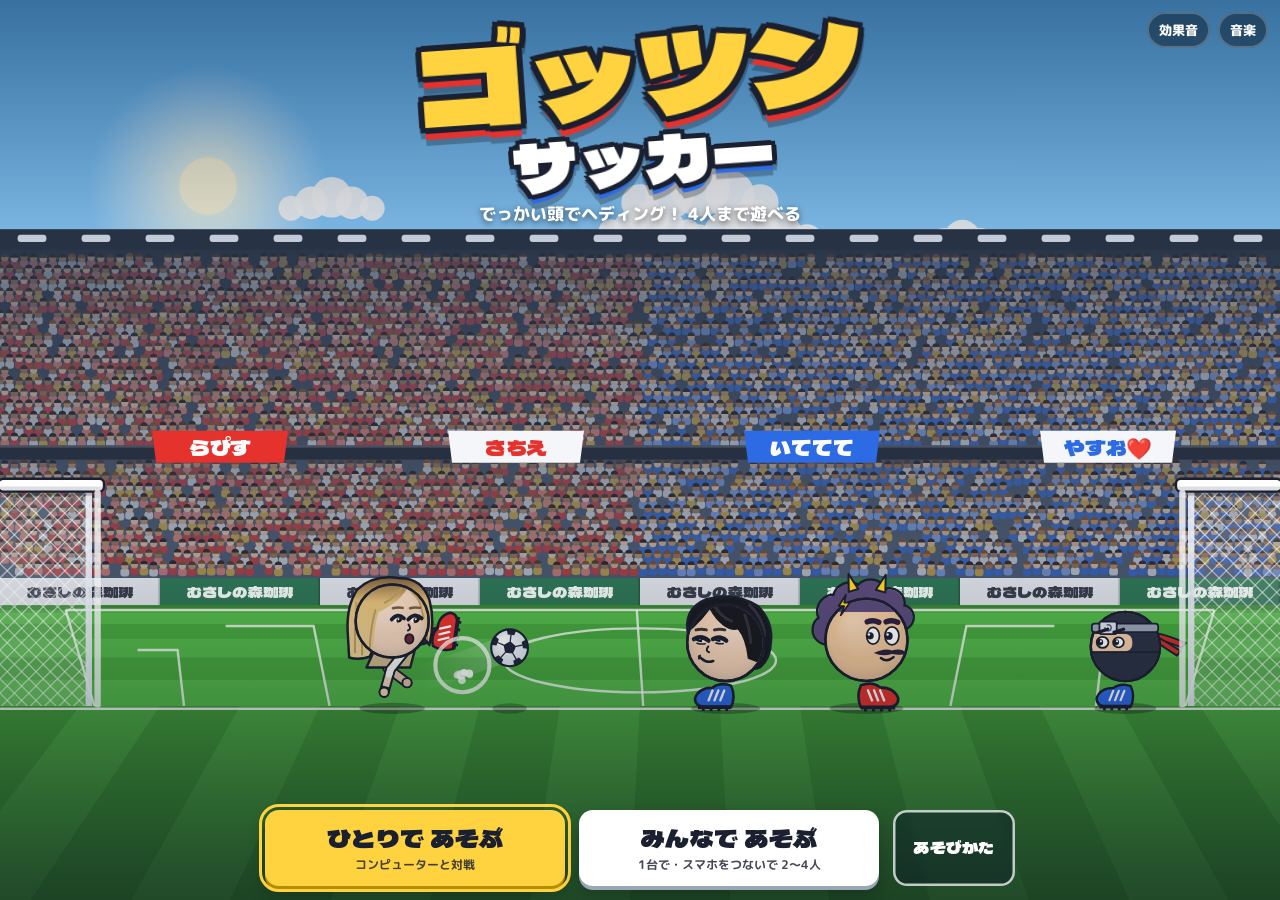
==== commit 92629a39: "北原（タマルのキャラの名前）と、新キャラ「まさと」（イケメン） - タマルのキャラの名前を「北原」に - まさと: 黒髪のセンターパートで、いつもビールを片手に持っている。ラベルはイケメン、説明は「テ" ====
--- a/index.html
+++ b/index.html
@@ -4,7 +4,7 @@
 <meta charset="utf-8">
 <meta name="viewport" content="width=device-width,initial-scale=1,maximum-scale=1,user-scalable=no,viewport-fit=cover">
 <meta name="theme-color" content="#1F5E3A">
-<meta name="gottsun-build" content="0d15cd274f">
+<meta name="gottsun-build" content="08e1719bce">
 <meta name="description" content="大きな頭でヘディング！4人まで遊べるあたまサッカー。CPU対戦、1台でみんなで、スマホを合言葉でつないで遊べます。">
 <title>ゴッツンサッカー</title>
 <link rel="icon" href="data:image/svg+xml,%3Csvg xmlns='http://www.w3.org/2000/svg' viewBox='0 0 100 100'%3E%3Ctext y='0.9em' font-size='90'%3E%E2%9A%BD%3C/text%3E%3C/svg%3E">
@@ -121,7 +121,8 @@
 .seg button:disabled{opacity:.4}
 
 /* ---------- character picker ---------- */
-.pick{display:grid;grid-template-columns:repeat(12,1fr);gap:5px}
+.pick{display:grid;grid-template-columns:repeat(13,1fr);gap:4px}
+.pick button{font-size:11px}
 .pick button{position:relative;display:flex;flex-direction:column;align-items:center;gap:2px;padding:6px 2px 6px;border-radius:14px;border:0;background:rgba(255,255,255,.07);box-shadow:inset 0 0 0 2px var(--chalk-faint);font:800 12px/1.2 var(--font-ui)}
 .pick canvas{width:100%;max-width:72px;aspect-ratio:1;height:auto}
 .pick button[aria-pressed="true"]{background:rgba(255,210,63,.16);box-shadow:inset 0 0 0 3px var(--yellow)}
@@ -236,8 +237,8 @@
   .board{padding:16px 14px 14px;border-width:4px}
   .board>.actions{margin:14px -14px -14px;padding:10px 14px 12px;bottom:-14px}
   .board h2{font-size:21px}
-  .pick{grid-template-columns:repeat(6,1fr);gap:6px}
-  .pick button{font-size:11px;padding:5px 1px}
+  .pick{grid-template-columns:repeat(7,1fr);gap:4px}
+  .pick button{font-size:10px;padding:4px 0}
   .title-menu .big{min-height:64px;font-size:20px;min-width:min(260px,100%)}
   .field{grid-template-columns:1fr}
   .field{background:linear-gradient(180deg,transparent calc(50% - 1.5px),var(--chalk-soft) calc(50% - 1.5px) calc(50% + 1.5px),transparent calc(50% + 1.5px))}
@@ -522,6 +523,7 @@
 const GAUGE_CONCEDE = 0.18;
 const HIT_STUN = 2.6;       // knocked down this long when the health runs out
 const HOT_T = 6;           // まっかっかヘッド
+const DRUNK_T = 5;         // のめのめ攻撃: tipsy this long
 const MUSCLE_T = 7;        // ムキムキうで lasts this long (the first part is the flex)
 const FIST_R = 0.4;        // the muscle fist, in head radii// ... for the team that let a goal in
 
@@ -561,8 +563,10 @@
     skin: '#F6D3B6', hair: '#1A1A1F', hair2: '#34343D', look: 'center', blurb: 'いじり方をミスるとキレるので要注意' },
   { id: 'yuuki', name: 'ゆうき', type: 'クール', size: 0.95, leg: 1.9, limbs: true, body: 3, spd: 3, jmp: 1, kck: 3, sup: 'stretch', mass: 1,
     skin: '#F4D5BC', hair: '#E3C07A', hair2: '#6E4E30', look: 'longhair', blurb: '金髪でクールな手足長男' },
-  { id: 'tomohiro', name: 'ともひろ', type: 'タマル', size: 1.0, body: 3, spd: 3, jmp: 3, kck: 3, sup: 'hot', mass: 1,
+  { id: 'kitahara', name: '北原', type: 'タマル', size: 1.0, body: 3, spd: 3, jmp: 3, kck: 3, sup: 'hot', mass: 1,
     skin: '#F2CDAE', hair: '#17171C', hair2: '#3A3A44', look: 'curtain', blurb: '実は器用で何でも無難にこなせるタイプ' },
+  { id: 'masato', name: 'まさと', type: 'イケメン', size: 1.0, body: 3, spd: 3, jmp: 4, kck: 3, sup: 'drink', mass: 1, beer: true,
+    skin: '#F3D2B8', hair: '#141418', hair2: '#383842', look: 'masato', blurb: 'テニサーの長。お酒を手にすると。。。' },
 ];
 const CHAR_IDX = Object.fromEntries(CHARS.map((c, i) => [c.id, i]));
 
@@ -577,6 +581,7 @@
   rocket:  { name: 'ロケットボール',   icon: '🚀', armed: true,  desc: '次にさわったボールが、相手ゴールを追いかけて飛んでいく' },
   wind:    { name: 'おおかぜ',         icon: '🌀', armed: false, desc: '相手ゴールに向かって大風。相手はおしもどされ、ボールは流される' },
   dazzle:  { name: 'ギラギラサングラス', icon: '😎', armed: false, desc: 'サングラスがピカッ！ 相手チームの左右が4秒間あべこべになる' },
+  drink:   { name: 'のめのめ攻撃',     icon: '🍺', armed: false, desc: '相手チーム全員にビールをのませる！ のまされた相手は5秒間よっぱらってフラフラ' },
   hot:     { name: 'まっかっかヘッド', icon: '🥵', armed: false, desc: '顔が真っ赤に！ 6秒間、頭がアツアツになって、当たったボールはロケットみたいに飛んでいく。さわった相手は「あちっ！」' },
   muscle:  { name: 'ムキムキうで',     icon: '💪', armed: false, desc: '7秒間、うでがムキムキに！ キックボタンでパンチ。ボールをはじき返し、当たった相手には大ダメージ' },
   stretch: { name: 'ぐーんとのっぽ',   icon: '🦒', armed: false, desc: '7秒間、手足がぐーんとのびて背が高くなる。高いボールにとどき、ゴール前のかべにもなる' },
@@ -673,7 +678,7 @@
     x: 0, y: 0, vx: 0, vy: 0, ground: true, scale: 1, r: HEAD_R,
     kick: { t: -1, seq: 0, hit: false, dir: 0 }, jumpBuf: 0, coyote: 0, landT: 0,
     gauge: 0.25, armed: 0, superSeq: 0,
-    frz: 0, stn: 0, big: 0, tiny: 0, dash: 0, giant: 0, conf: 0, pow: 0, stretch: 0, legK: 1, muscle: 0, hot: 0,
+    frz: 0, stn: 0, big: 0, tiny: 0, dash: 0, giant: 0, conf: 0, pow: 0, stretch: 0, legK: 1, muscle: 0, hot: 0, drunk: 0,
     hp: 1, hurtT: -9, burnT: -9,
     lastTouchT: -9, blink: 0,
     stats: { goals: 0, own: 0, touches: 0, shots: 0, supers: 0, items: 0 },
@@ -868,6 +873,7 @@
   if (p.stretch > 0) p.stretch = Math.max(0, p.stretch - dt);
   if (p.muscle > 0) p.muscle = Math.max(0, p.muscle - dt);
   if (p.hot > 0) p.hot = Math.max(0, p.hot - dt);
+  if (p.drunk > 0) p.drunk = Math.max(0, p.drunk - dt);
   // health: full again after a knock-down, and slowly back when left alone for a while
   if (p.hp < 1) {
     if (p.hp <= 0 && p.stn <= 0) p.hp = 1;
@@ -905,6 +911,8 @@
   if (p.frz > 0) { if (p.ground) p.vx *= 0.5; }
   else {
     let want = mx * spdOf(ch.spd) * speedMul(p);
+    // tipsy (のめのめ攻撃): slower, and weaving about whatever you press
+    if (p.drunk > 0 && !off) want = want * 0.75 + Math.sin(G.t * 2.6 + p.i * 1.7) * 230 + Math.sin(G.t * 6.3 + p.i) * 80;
     // the wind pushes the other team back toward their own goal
     if (G.wind.t > 0 && p.team !== G.wind.team) want += (G.wind.team === 0 ? 1 : -1) * 300;
     const acc = p.ground ? (mx ? 5600 : 6200) : (mx ? 3300 : 900);
@@ -914,7 +922,7 @@
   if (!off && inp.jp) p.jumpBuf = 0.12;
   if (p.jumpBuf > 0) {
     if (!off && (p.ground || p.coyote > 0)) {
-      p.vy = -jmpOf(ch.jmp) * jumpMul(p);
+      p.vy = -jmpOf(ch.jmp) * jumpMul(p) * (p.drunk > 0 ? 0.86 : 1);
       p.ground = false; p.coyote = 0; p.jumpBuf = 0;
       ev(G, 'jump', { p: p.i });
     } else p.jumpBuf -= dt;
@@ -1007,6 +1015,9 @@
     p.giant = 8;
   } else if (kind === 'stretch') {
     p.stretch = 7;
+  } else if (kind === 'drink') {
+    ev(G, 'cheers', { p: p.i });
+    for (const q of foes) { q.drunk = Math.max(q.drunk, DRUNK_T); ev(G, 'drunk', { p: q.i, by: p.i }); }
   } else if (kind === 'hot') {
     p.hot = HOT_T;
     ev(G, 'boil', { p: p.i });
@@ -1271,7 +1282,7 @@
   const [, py] = pivotOf(p);
   a += clamp((py - b.y) * 0.0025, -0.04, 0.14);
   // just a touch of luck, so two players kicking face to face do not lock up
-  a += (G.rng() - 0.5) * 0.08;
+  a += (G.rng() - 0.5) * (p.drunk > 0 ? 0.9 : 0.08);
   const near = Math.abs(b.x - b.scrumX) < 170 && G.t - b.kickT < 0.7 && b.kickTeam !== p.team;
   b.scrum = near ? b.scrum + 1 : 0; b.scrumX = b.x;
   if (b.scrum >= 3) { a = 0.95 + G.rng() * 0.4; b.scrum = 0; }
@@ -1724,6 +1735,7 @@
     if (SUPERS[kind].armed) c.wantSuper = d < 300 && front && role === 'att';
     else if (kind === 'thunder' || kind === 'dazzle') c.wantSuper = foeNear && (ballOurHalf || attackThird);
     else if (kind === 'giant') c.wantSuper = (ballOurHalf && d < 420) || !!threat;
+    else if (kind === 'drink') c.wantSuper = (foeNear && (ballOurHalf || attackThird)) || !!threat;
     else if (kind === 'hot') c.wantSuper = (d < 420 && front) || !!threat;
     else if (kind === 'muscle') c.wantSuper = (d < 380 && front) || !!threat;
     else if (kind === 'stretch') c.wantSuper = !!threat || (ballOurHalf && d < 380) || (attackThird && d < 320);
@@ -2195,6 +2207,7 @@
   const kicking = kt >= 0;
   if (ch.limbs) drawLimbs(c, p, ch, G, t, fx, fy, kicking);
   if (p.muscle > 0) drawMuscleArm(c, p, ch, t, 'back');
+  if (ch.beer) drawBeerArm(c, p, ch, G, t);
   if (!kicking) drawShoe(c, fx, fy, fa, p.face, team, p.scale);
   c.save();
   c.translate(p.x, p.y);
@@ -2223,6 +2236,8 @@
   let lx = (b.x - p.x) * p.face, ly = b.y - p.y;
   const ld = Math.hypot(lx, ly) || 1; lx /= ld; ly /= ld;
   const mood = moodOf(p, G, t);
+  // tipsy: the head lolls about
+  if (p.drunk > 0) c.rotate(Math.sin(t * 3.1 + p.i) * 0.13 * Math.min(1, p.drunk / 0.5));
   // まっかっかヘッド: the face goes bright red, and steam comes off the top
   let chd = ch;
   if (p.hot > 0) {
@@ -2234,6 +2249,14 @@
     if (t - (p._steamT || -9) > 0.09) { p._steamT = t; puff(p.x + (Math.random() - 0.5) * r * 0.8, p.y - r * 0.95, 1, 'rgba(255,255,255,.85)', 60, 90, 11 * Math.sqrt(p.scale), 0.7, 'smoke'); }
   }
   drawHead(c, chd, p, lw, t, lx, ly, mood);
+  if (p.drunk > 0) {
+    // red cheeks and nose, and a little beer of their own
+    const k = Math.min(1, p.drunk / 0.5, (DRUNK_T - p.drunk) / 0.3);
+    c.fillStyle = `rgba(235,40,40,${0.42 * k})`; ell(c, 0.72, 0.26, 0.19, 0.12); c.fill(); ell(c, 0.06, 0.3, 0.19, 0.12); c.fill();
+    circ(c, 0.5, 0.18, 0.09); c.fill();
+    c.save(); c.translate(-1.08, 0.42 + Math.sin(t * 4) * 0.05); c.rotate(-0.3 + Math.sin(t * 3) * 0.2); drawMug(c, 0.36, lw); c.restore();
+    if (t - (p._hicT || -9) > 1.3) { p._hicT = t; floatText(p.x + p.face * r * 0.4, p.y - r * 1.25, 'ヒック', '#FFE7A8', 24, 0.8); }
+  }
   // just got kicked: a red flash
   const hf = 0.3 - (G.t - (p.hitAt == null ? -9 : p.hitAt));
   if (hf > 0) { c.fillStyle = `rgba(255,70,70,${Math.min(0.55, hf * 1.8)})`; circ(c, 0, 0, 1); c.fill(); }
@@ -2272,7 +2295,7 @@
 }
 
 function superColor(k) {
-  return { fire: '#FF6A1A', ice: '#6CD3FF', thunder: '#FFD21E', clone: '#B07BFF', giant: '#FFB21E', ghost: '#C9B8FF', rocket: '#FF4D6D', wind: '#5EE39A', dazzle: '#FFF27A', ramen: '#FFB347', stretch: '#FFC94D', muscle: '#FF9A6B', hot: '#FF4A3A' }[k] || '#FFFFFF';
+  return { fire: '#FF6A1A', ice: '#6CD3FF', thunder: '#FFD21E', clone: '#B07BFF', giant: '#FFB21E', ghost: '#C9B8FF', rocket: '#FF4D6D', wind: '#5EE39A', dazzle: '#FFF27A', ramen: '#FFB347', stretch: '#FFC94D', muscle: '#FF9A6B', hot: '#FF4A3A', drink: '#F0A928' }[k] || '#FFFFFF';
 }
 
 function moodOf(p, G, t) {
@@ -2287,6 +2310,48 @@
   const bl = (t * 0.9 + p.i * 0.37) % 4;
   if (bl < 0.09) return 'blink';
   return 'calm';
+}
+
+// a glass beer mug, in units where the mug is about s tall (drawn around its middle)
+function drawMug(c, s, lw) {
+  const w = s * 0.72, h = s;
+  c.lineJoin = 'round'; c.lineCap = 'round';
+  // the handle
+  c.strokeStyle = OUT; c.lineWidth = s * 0.2;
+  c.beginPath(); c.arc(w * 0.5, 0, h * 0.24, -1.3, 1.3); c.stroke();
+  c.strokeStyle = '#EAF6FF'; c.lineWidth = s * 0.1; c.stroke();
+  // the glass and the beer
+  rrect(c, -w / 2, -h / 2, w, h, s * 0.1); fillOut(c, '#F0A928', lw * 0.9);
+  c.fillStyle = 'rgba(255,240,180,.55)'; c.fillRect(-w * 0.3, -h * 0.32, w * 0.14, h * 0.7);
+  c.fillStyle = 'rgba(255,255,255,.75)';
+  for (const [x, y, rr] of [[0.1, 0.2, 0.05], [-0.05, 0.05, 0.035], [0.18, -0.1, 0.03]]) { circ(c, x * s, y * s, rr * s); c.fill(); }
+  // a head of foam spilling over
+  c.beginPath();
+  c.moveTo(-w * 0.58, -h * 0.42);
+  for (let k = 0; k <= 4; k++) c.quadraticCurveTo(-w * 0.58 + (k + 0.5) * w * 0.29, -h * (0.72 + (k % 2) * 0.08), -w * 0.58 + (k + 1) * w * 0.29, -h * 0.42);
+  c.quadraticCurveTo(w * 0.3, -h * 0.28, -w * 0.58, -h * 0.42); c.closePath();
+  fillOut(c, '#FFFDF2', lw * 0.8);
+}
+// まさと: one arm in a white shirt, always holding a beer (raised on a goal or on the super)
+function drawBeerArm(c, p, ch, G, t) {
+  const r = p.r, f = p.face, k = Math.sqrt(p.scale), mood = moodOf(p, G, t);
+  const up = mood === 'joy' || (p.armed <= 0 && G.t - (p._cheersT == null ? -9 : p._cheersT) < 1.2);
+  const run = clamp(Math.abs(p.vx) / 320, 0, 1), sw = Math.sin(t * 13 + p.i) * 0.5 * run;
+  const X = (u, v) => [p.x + f * u * r, p.y + v * r];
+  const S = X(-0.52, 0.7);
+  const E = up ? X(-1.15, 0.25) : X(-1.08, 0.98 + sw * 0.2);
+  const H = up ? X(-1.08 - sw * 0.1, -0.76) : X(-1.42 + sw * 0.25, 0.4);
+  const w = 8.5 * k, skin = mix(ch.skin, '#7A5A48', 0.1);
+  c.lineCap = 'round'; c.lineJoin = 'round';
+  c.strokeStyle = OUT; c.lineWidth = w + 5;
+  c.beginPath(); c.moveTo(S[0], S[1]); c.lineTo(E[0], E[1]); c.lineTo(H[0], H[1]); c.stroke();
+  c.strokeStyle = '#F5F5F0'; c.lineWidth = w;
+  c.beginPath(); c.moveTo(S[0], S[1]); c.lineTo(E[0], E[1]); c.lineTo(E[0] + (H[0] - E[0]) * 0.7, E[1] + (H[1] - E[1]) * 0.7); c.stroke();
+  // the beer, held a little tilted (it sloshes when running)
+  c.save(); c.translate(H[0], H[1] - r * 0.12); c.scale(f, 1); c.rotate((up ? 0.25 : -0.12) + sw * 0.25 + clamp(p.vx * f / 2500, -0.2, 0.2));
+  drawMug(c, r * 0.7, 2.6);
+  c.restore();
+  circ(c, H[0], H[1], w * 0.72); fillOut(c, skin, 2.4);
 }
 
 // ムキムキうで (world space): the back arm flexing behind the head, the front one guarding or punching
@@ -2469,6 +2534,21 @@
     for (const [x0, y0, x1, y1, x2, y2] of [[-1.16, -0.05, -0.98, 0.22, -1.1, 0.5], [-0.92, -0.72, -0.66, -0.6, -0.74, -0.3], [-0.36, -1.08, -0.1, -0.94, 0.12, -1.06], [0.62, -1.0, 0.86, -0.86, 0.98, -0.6]]) {
       c.beginPath(); c.moveTo(x0, y0); c.quadraticCurveTo(x1, y1, x2, y2); c.stroke();
     }
+  } else if (look === 'masato') {
+    // neat black hair with volume on top, over the ears, the ends flicking out
+    c.beginPath();
+    c.moveTo(1.0, 0.12);
+    c.quadraticCurveTo(1.2, -0.42, 0.9, -0.88);
+    c.quadraticCurveTo(0.5, -1.28, -0.06, -1.22);
+    c.quadraticCurveTo(-0.7, -1.18, -1.0, -0.74);
+    c.quadraticCurveTo(-1.22, -0.34, -1.14, 0.12);
+    c.quadraticCurveTo(-1.16, 0.42, -1.3, 0.5);
+    c.quadraticCurveTo(-1.0, 0.62, -0.78, 0.46);
+    c.lineTo(-0.3, 0.3); c.lineTo(0.7, 0.0); c.closePath();
+    fillOut(c, ch.hair, lw);
+    c.strokeStyle = ch.hair2; c.lineWidth = lw * 1.1; c.lineCap = 'round';
+    c.beginPath(); c.moveTo(-0.5, -1.06); c.quadraticCurveTo(-0.96, -0.74, -1.04, -0.22); c.stroke();
+    c.beginPath(); c.moveTo(0.1, -1.12); c.quadraticCurveTo(0.5, -1.12, 0.78, -0.86); c.stroke();
   } else if (look === 'curtain') {
     // sleek black hair, parted in the middle, the sides grown down past the cheeks
     c.beginPath();
@@ -2569,6 +2649,21 @@
     c.strokeStyle = ch.hair2; c.lineWidth = lw * 0.8;
     c.beginPath(); c.moveTo(-0.45, -0.95); c.quadraticCurveTo(-0.2, -0.72, -0.02, -0.86); c.stroke();
     c.beginPath(); c.moveTo(0.22, -0.98); c.quadraticCurveTo(0.46, -0.76, 0.64, -0.9); c.stroke();
+  } else if (look === 'masato') {
+    // a center part; the bangs sweep out to both sides and flick up at the ends
+    c.beginPath(); c.moveTo(-1.1, -1.2); c.lineTo(1.1, -1.2); c.lineTo(1.1, -0.2);
+    c.quadraticCurveTo(1.02, -0.08, 0.96, -0.2);
+    c.quadraticCurveTo(0.9, -0.38, 0.78, -0.48);
+    c.quadraticCurveTo(0.6, -0.66, 0.42, -0.9);
+    c.quadraticCurveTo(0.26, -0.66, 0.04, -0.52);
+    c.quadraticCurveTo(-0.2, -0.4, -0.36, -0.34);
+    c.quadraticCurveTo(-0.52, -0.22, -0.5, 0.06);
+    c.quadraticCurveTo(-0.54, 0.24, -0.68, 0.26);
+    c.lineTo(-1.1, 0.5); c.closePath();
+    c.fillStyle = ch.hair; c.fill();
+    c.strokeStyle = ch.hair2; c.lineWidth = lw * 1.1; c.lineCap = 'round';
+    c.beginPath(); c.moveTo(0.3, -1.0); c.quadraticCurveTo(0.08, -0.74, -0.24, -0.5); c.stroke();
+    c.beginPath(); c.moveTo(0.54, -1.0); c.quadraticCurveTo(0.76, -0.76, 0.9, -0.34); c.stroke();
   } else if (look === 'curtain') {
     // heavy curtain bangs from a middle part, reaching the cheeks on both sides
     c.beginPath(); c.moveTo(-1.1, -1.2); c.lineTo(1.1, -1.2); c.lineTo(1.1, 0.22); c.lineTo(0.95, 0.26);
@@ -2665,7 +2760,8 @@
   if (look === 'shades') { drawShadesFace(c, lw, mood); return; }
   if (look === 'center') { drawCenterFace(c, lw, t, lx, ly, mood); return; }
   if (look === 'longhair') { drawLongFace(c, lw, t, lx, ly, mood); return; }
-  if (look === 'curtain') { drawTomoFace(c, lw, t, lx, ly, mood, hot); return; }
+  if (look === 'curtain') { drawKitaFace(c, lw, t, lx, ly, mood, hot); return; }
+  if (look === 'masato') { drawMasatoFace(c, lw, t, lx, ly, mood); return; }
   // cheeks
   if (look === 'bob' || look === 'ghost' || look === 'sumo') {
     c.fillStyle = look === 'sumo' ? 'rgba(255,120,120,.45)' : 'rgba(255,140,170,.5)';
@@ -2780,8 +2876,8 @@
   else c.quadraticCurveTo(mx + 0.04, my + open * 1.6, mx - 0.21, my - 0.02);
   c.closePath(); c.lineWidth = lw * 0.8; c.strokeStyle = OUT; c.stroke();
 }
-// ともひろ: kind, smiling eyes and a pressed-lip smile (and a squeezed-up red face when hot)
-function drawTomoFace(c, lw, t, lx, ly, mood, hot) {
+// 北原: kind, smiling eyes and a pressed-lip smile (and a squeezed-up red face when hot)
+function drawKitaFace(c, lw, t, lx, ly, mood, hot) {
   const eyes = [[0.17, -0.05, 0.9], [0.63, -0.05, 1]];
   c.lineCap = 'round'; c.lineJoin = 'round';
   // round cheeks
@@ -2852,6 +2948,69 @@
     c.beginPath(); c.moveTo(mx - 0.08, my + 0.07); c.quadraticCurveTo(mx, my + 0.1, mx + 0.08, my + 0.07); c.stroke();
     c.beginPath(); c.arc(mx - 0.2, my - 0.02, 0.03, -0.6, 1.4); c.stroke();
     c.beginPath(); c.arc(mx + 0.21, my - 0.03, 0.03, 1.7, 3.8); c.stroke();
+  }
+}
+// まさと: calm, clear eyes with a glint, straight brows and an easy smile (イケメン)
+function drawMasatoFace(c, lw, t, lx, ly, mood) {
+  const eyes = [[0.16, -0.06, 0.9], [0.63, -0.06, 1]];
+  c.lineCap = 'round'; c.lineJoin = 'round';
+  for (const [ex, ey, sz] of eyes) {
+    if (mood === 'blink' || mood === 'joy') {
+      c.strokeStyle = OUT; c.lineWidth = lw * 1.2; c.beginPath();
+      if (mood === 'joy') c.arc(ex, ey + 0.07, 0.13 * sz, Math.PI * 1.12, Math.PI * 1.88); else { c.moveTo(ex - 0.15, ey + 0.02); c.quadraticCurveTo(ex, ey + 0.06, ex + 0.15, ey + 0.01); }
+      c.stroke(); continue;
+    }
+    if (mood === 'dizzy') {
+      c.strokeStyle = OUT; c.lineWidth = lw * 0.9; c.beginPath();
+      for (let k = 0; k < 18; k++) { const a = k * 0.7 + t * 9, rr = 0.02 + k * 0.008; c.lineTo(ex + Math.cos(a) * rr, ey + Math.sin(a) * rr); }
+      c.stroke(); continue;
+    }
+    const open = (mood === 'up' || mood === 'yell' ? 0.17 : mood === 'sad' || mood === 'cold' ? 0.1 : 0.13) * sz, rx = 0.16 * sz;
+    c.save();
+    c.beginPath(); c.moveTo(ex - rx, ey + 0.01); c.quadraticCurveTo(ex - 0.02, ey - open * 1.45, ex + rx, ey - 0.01);
+    c.quadraticCurveTo(ex, ey + open * 1.05, ex - rx, ey + 0.01); c.closePath();
+    c.fillStyle = '#FFFFFF'; c.fill(); c.clip();
+    const px = ex + lx * rx * 0.4, py = ey + ly * 0.03;
+    c.fillStyle = '#2B1E18'; circ(c, px, py, 0.105 * sz); c.fill();
+    c.fillStyle = '#0E0A08'; circ(c, px, py, 0.05 * sz); c.fill();
+    c.fillStyle = '#FFFFFF'; circ(c, px - 0.035, py - 0.04, 0.03); c.fill(); circ(c, px + 0.03, py + 0.03, 0.014); c.fill();
+    c.restore();
+    c.strokeStyle = OUT; c.lineWidth = lw * 1.5;
+    c.beginPath(); c.moveTo(ex - rx - 0.02, ey + 0.02); c.quadraticCurveTo(ex - 0.02, ey - open * 1.5, ex + rx + 0.04, ey - 0.03); c.stroke();
+    if (mood === 'cold') { c.fillStyle = 'rgba(120,200,255,.45)'; ell(c, ex, ey, rx, open); c.fill(); }
+  }
+  // straight, well-shaped brows
+  c.strokeStyle = 'rgba(20,20,24,.95)'; c.lineWidth = lw * 1.5;
+  for (const [ex, ey] of eyes) {
+    c.beginPath();
+    if (mood === 'sad' || mood === 'cold') { c.moveTo(ex - 0.14, ey - 0.27); c.lineTo(ex + 0.14, ey - 0.33); }
+    else if (mood === 'fierce' || mood === 'yell') { c.moveTo(ex - 0.15, ey - 0.34); c.lineTo(ex + 0.14, ey - 0.27); }
+    else { c.moveTo(ex - 0.15, ey - 0.3); c.lineTo(ex + 0.15, ey - 0.33); }
+    c.stroke();
+  }
+  // nose
+  c.lineWidth = lw * 0.8; c.strokeStyle = OUT;
+  c.beginPath(); c.moveTo(0.46, 0.08); c.quadraticCurveTo(0.56, 0.22, 0.44, 0.26); c.stroke();
+  const mx = 0.48, my = 0.46;
+  c.lineWidth = lw;
+  if (mood === 'yell' || mood === 'up' || mood === 'dizzy') {
+    ell(c, mx, my + 0.02, 0.11, mood === 'yell' ? 0.13 : 0.09); fillOut(c, '#7A2430', lw * 0.8);
+  } else if (mood === 'joy') {
+    c.beginPath(); c.moveTo(mx - 0.2, my - 0.05); c.quadraticCurveTo(mx, my + 0.24, mx + 0.22, my - 0.07); c.closePath();
+    c.fillStyle = '#7A2430'; c.fill();
+    c.save(); c.clip(); c.fillStyle = '#FFFFFF'; c.fillRect(mx - 0.25, my - 0.1, 0.5, 0.08); c.restore();
+    c.strokeStyle = OUT; c.lineWidth = lw * 0.8; c.stroke();
+  } else if (mood === 'sad' || mood === 'cold') {
+    c.beginPath(); c.moveTo(mx - 0.12, my + 0.06); c.quadraticCurveTo(mx, my - 0.03, mx + 0.13, my + 0.05); c.stroke();
+  } else {
+    // an easy, closed smile
+    c.beginPath(); c.moveTo(mx - 0.15, my - 0.01); c.quadraticCurveTo(mx + 0.02, my + 0.07, mx + 0.17, my - 0.04); c.stroke();
+  }
+  // a glint now and then (イケメン)
+  const g = (t * 0.6) % 3;
+  if (g < 0.35 && mood !== 'dizzy' && mood !== 'sad') {
+    const k = Math.sin(g / 0.35 * Math.PI);
+    c.fillStyle = `rgba(255,255,255,${0.95 * k})`; starShape(c, 0.95, -0.62, 0.16 * k + 0.02, 0.05, 0.4); c.fill();
   }
 }
 // bleached hair, darker at the roots
@@ -3372,6 +3531,8 @@
     wind() { noise({ ft: 'bandpass', f: 300, f2: 1100, d: 1.6, v: 0.3, q: 0.5, a: 0.2 }); },
     dazzle() { for (let i = 0; i < 6; i++) tone({ f: 1400 + i * 380, d: 0.18, v: 0.06, at: i * 0.035, type: 'triangle' }); tone({ f: 300, f2: 2400, d: 0.35, v: 0.06, type: 'sine' }); },
     stretch() { tone({ f: 260, f2: 1300, d: 0.7, v: 0.12, type: 'sine', vib: 6, vibD: 25 }); tone({ f: 520, f2: 2000, d: 0.5, v: 0.05, type: 'triangle', at: 0.15 }); },
+    cheers() { for (const [f, at] of [[2093, 0], [2637, 0.05], [3136, 0.1]]) tone({ f, d: 0.25, v: 0.07, at, type: 'triangle' }); tone({ f: 523, d: 0.2, v: 0.08, at: 0.2, type: 'square' }); tone({ f: 659, d: 0.3, v: 0.08, at: 0.32, type: 'square' }); },
+    hic() { if (!rate('hic', 0.2)) return; tone({ f: 420, f2: 900, d: 0.12, v: 0.1, type: 'triangle' }); },
     boil() { noise({ ft: 'bandpass', f: 700, f2: 2400, d: 0.6, v: 0.25, q: 0.8 }); tone({ f: 200, f2: 900, d: 0.45, v: 0.12, type: 'sawtooth' }); },
     sizzle() { if (!rate('sizzle', 0.08)) return; noise({ ft: 'highpass', f: 2500, d: 0.25, v: 0.18 }); tone({ f: 500, f2: 1400, d: 0.15, v: 0.06, type: 'triangle' }); },
     flex() { tone({ f: 180, f2: 420, d: 0.25, v: 0.16, type: 'square' }); tone({ f: 523, d: 0.18, v: 0.08, type: 'triangle', at: 0.12 }); tone({ f: 784, d: 0.3, v: 0.08, type: 'triangle', at: 0.22 }); },
@@ -3933,7 +4094,7 @@
     b: [r0(b.x), r0(b.y), r0(b.vx), r0(b.vy), r2(b.rot), b.held ? 1 : 0, Math.max(0, MODES.indexOf(b.mode)), r2(b.modeT), b.modeTeam, b.last, b.r, b.ghostP, r2(b.heatT || 0)],
     f: G.fakes.map(f => [f.id, r0(f.x), r0(f.y), r0(f.vx), r0(f.vy)]),
     p: G.players.map(p => [r0(p.x), r0(p.y), r0(p.vx), r0(p.vy), p.ground ? 1 : 0, p.kick.t >= 0 ? r3(p.kick.t) : -1, p.kick.seq,
-      r2(p.gauge), r2(p.armed), r2(p.frz), r2(p.stn), r2(p.big), r2(p.tiny), r2(p.dash), r2(p.giant), r2(p.scale), p.away ? 1 : 0, r2(p.landT || 0), r2(p.conf), r2(p.pow), r2(p.stretch), r3(p.legK), r2(p.muscle), r2(p.hp), r2(p.hot)]),
+      r2(p.gauge), r2(p.armed), r2(p.frz), r2(p.stn), r2(p.big), r2(p.tiny), r2(p.dash), r2(p.giant), r2(p.scale), p.away ? 1 : 0, r2(p.landT || 0), r2(p.conf), r2(p.pow), r2(p.stretch), r3(p.legK), r2(p.muscle), r2(p.hp), r2(p.hot), r2(p.drunk)]),
     it: G.items.map(i => [i.id, ITEM_KEYS.indexOf(i.k), r0(i.x), r0(i.y), r2(i.t)]),
     gh: G.goalH, gx: G.goalFx.map(f => [f.k, r2(f.t)]), bb: r2(G.bigBallT), fl: r2(G.floatT), wd: [G.wind.team, r2(G.wind.t)],
     lg: G.lastGoal ? [G.lastGoal.team, G.lastGoal.p, G.lastGoal.own ? 1 : 0] : null,
@@ -3963,7 +4124,7 @@
   // players: effects for everyone; positions only for the ones this phone does not move
   s.p.forEach((a, i) => {
     const p = G.players[i]; if (!p) return;
-    p.gauge = a[7]; p.armed = a[8]; p.frz = a[9]; p.stn = a[10]; p.big = a[11]; p.tiny = a[12]; p.dash = a[13]; p.giant = a[14]; p.away = !!a[16]; p.conf = a[18] || 0; p.pow = a[19] || 0; p.stretch = a[20] || 0; p.muscle = a[22] || 0; p.hp = a[23] == null ? 1 : a[23]; p.hot = a[24] || 0;
+    p.gauge = a[7]; p.armed = a[8]; p.frz = a[9]; p.stn = a[10]; p.big = a[11]; p.tiny = a[12]; p.dash = a[13]; p.giant = a[14]; p.away = !!a[16]; p.conf = a[18] || 0; p.pow = a[19] || 0; p.stretch = a[20] || 0; p.muscle = a[22] || 0; p.hp = a[23] == null ? 1 : a[23]; p.hot = a[24] || 0; p.drunk = a[25] || 0;
     if (p.i !== myIdx) {
       p.scale = a[15]; p.r = HEAD_R * p.scale; p.landT = a[17]; p.legK = a[21] || targetLeg(p);
       if (a[5] >= 0) { if (p.kick.seq !== a[6] || p.kick.t < 0) { p.kick.seq = a[6]; p.kick.t = a[5]; } } else p.kick.t = -1;
@@ -3976,7 +4137,8 @@
     if (e.k === 'reset') { NetSync.epoch = e.ep; for (const p of G.players) if (p.owned) placeAtStart(G, p); NetSync.ballErr = [0, 0]; NetSync.disp = []; }
     if (e.k === 'knock' || e.k === 'bump') { const p = G.players[e.p]; if (p && p.owned && e.ep === NetSync.epoch) { p.vx = e.vx; p.vy = e.vy; p.ground = false; } }
     // own jumps, swings and supers were already shown here
-    if ((e.k === 'super' || e.k === 'swing' || e.k === 'flex' || e.k === 'boil') && G.players[e.p] && G.players[e.p].owned) continue;
+    const ownP = i => G.players[i] && G.players[i].owned;
+    if (((e.k === 'super' || e.k === 'swing' || e.k === 'flex' || e.k === 'boil' || e.k === 'cheers') && ownP(e.p)) || (e.k === 'drunk' && ownP(e.by))) continue;
     onEvent(e, true);
   }
   // a reset the events did not carry (or the first picture after joining mid-match)
@@ -4300,6 +4462,8 @@
     case 'shot': if (P) { ring(G.ball.x, G.ball.y, superColor(e.s), 16, 110, 0.4, 8); S('shot', e.s); FX.shake = Math.max(FX.shake, 0.3); } break;
     case 'bolt': if (P) { bolt(P.x); FX.flash = 0.7; FX.flashCol = '#FFF8C0'; puff(P.x, P.y - P.r, 8, '#FFE14D', 260, 0, 7, 0.4, 'star'); S('bolt'); } break;
     case 'ramen': if (P) { floatText(P.x, P.y - P.r - 46, '🍜 元気！', '#FFE1B0', 30, 1.2); puff(P.x, P.y - P.r * 0.6, 10, '#FFFFFF', 120, 40, 10, 0.9, 'smoke'); puff(P.x, P.y, 8, '#FFB347', 260, 30, 6, 0.5, 'star'); S('ramen'); } break;
+    case 'cheers': if (P) { P._cheersT = G.t; floatText(P.x, P.y - P.r - 54, 'のめのめ〜！', '#FFE7A8', 40, 1.2); ring(P.x, P.y, '#F0A928', 30, 170, 0.45, 10); S('cheers'); } break;
+    case 'drunk': if (P) { floatText(P.x, P.y - P.r - 40, '🍺 ヒック', '#FFE7A8', 30, 1.0); puff(P.x, P.y - P.r * 0.5, 10, '#FFF6D0', 160, 60, 7, 0.6); S('hic'); } break;
     case 'boil': if (P) { floatText(P.x, P.y - P.r - 50, 'ボッ！', '#FFB0A0', 42, 0.9); ring(P.x, P.y, '#FF4A3A', 30, 170, 0.45, 10); puff(P.x, P.y - P.r, 12, 'rgba(255,255,255,.9)', 160, 120, 12, 0.8, 'smoke'); S('boil'); } break;
     case 'sizzle': ring(e.x, e.y, '#FF6A2A', 12, 70, 0.3, 7); puff(e.x, e.y, 8, '#FFB347', 300, 40, 7, 0.4, 'flame'); S('sizzle'); break;
     case 'flex': if (P) { floatText(P.x, P.y - P.r - 50, 'ムキッ！', '#FFE1B0', 40, 1.0); ring(P.x, P.y, '#FFB07A', 30, 160, 0.45, 9); S('flex'); } break;
@@ -5147,7 +5311,7 @@
 
 // ---------- a newer version on the site: take it by itself ----------
 // phones keep an open page (and the site's page) for a long time, so look now and then and reload on the title screen
-var BUILD_ID = '0d15cd274f';
+var BUILD_ID = '08e1719bce';
 var Updater = {
   busy: false, pending: false,
   safe() {
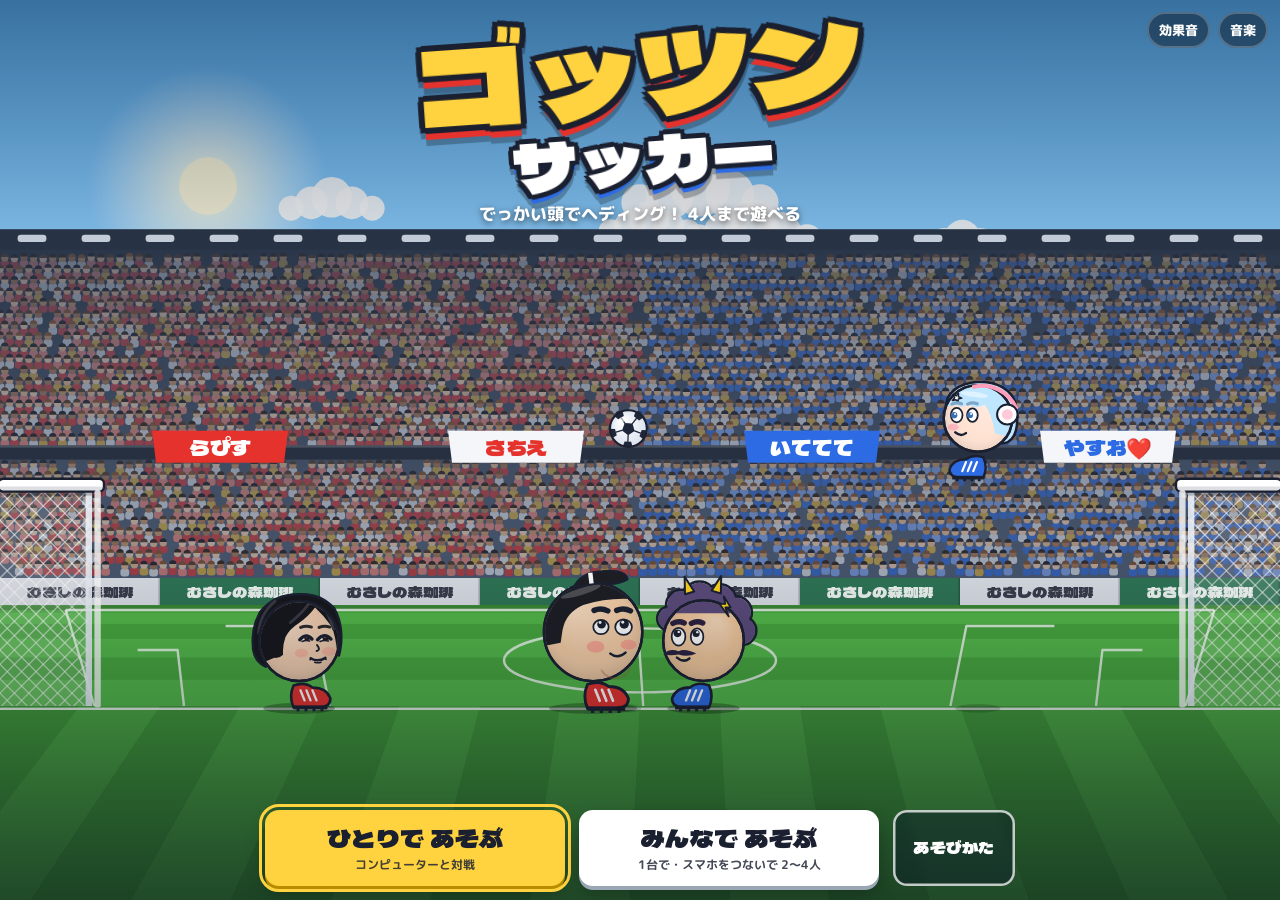
==== commit 6e5d10e8: "キャラの差をはっきり・室橋のスーパーを「冷徹プレゼン」に - はやさ・ジャンプ・キックの幅を広げた（はやさ 342〜630、ジャンプ 146〜321px、キック 1015〜1675） - 体の大きさの" ====
--- a/index.html
+++ b/index.html
@@ -4,7 +4,7 @@
 <meta charset="utf-8">
 <meta name="viewport" content="width=device-width,initial-scale=1,maximum-scale=1,user-scalable=no,viewport-fit=cover">
 <meta name="theme-color" content="#1F5E3A">
-<meta name="gottsun-build" content="08e1719bce">
+<meta name="gottsun-build" content="afd1c2dcb1">
 <meta name="description" content="大きな頭でヘディング！4人まで遊べるあたまサッカー。CPU対戦、1台でみんなで、スマホを合言葉でつないで遊べます。">
 <title>ゴッツンサッカー</title>
 <link rel="icon" href="data:image/svg+xml,%3Csvg xmlns='http://www.w3.org/2000/svg' viewBox='0 0 100 100'%3E%3Ctext y='0.9em' font-size='90'%3E%E2%9A%BD%3C/text%3E%3C/svg%3E">
@@ -523,7 +523,8 @@
 const GAUGE_CONCEDE = 0.18;
 const HIT_STUN = 2.6;       // knocked down this long when the health runs out
 const HOT_T = 6;           // まっかっかヘッド
-const DRUNK_T = 5;         // のめのめ攻撃: tipsy this long
+const DRUNK_T = 5;
+const PRESENT_T = 4.6;     // 冷徹プレゼン: the slides are up this long (the meteors fall in the middle of it)         // のめのめ攻撃: tipsy this long
 const MUSCLE_T = 7;        // ムキムキうで lasts this long (the first part is the flex)
 const FIST_R = 0.4;        // the muscle fist, in head radii// ... for the team that let a goal in
 
@@ -533,39 +534,39 @@
 ];
 
 // stat (1..5) to physics: wide steps, so every character plays differently
-const spdOf = s => 300 + 52 * s;        // run speed, px/s: 352 .. 560
-const jmpOf = s => 830 + 72 * s;        // take-off speed: 902 .. 1190 (jump 160 .. 278 px)
-const kckOf = s => 920 + 125 * s;       // kick speed: 1045 .. 1545
+const spdOf = s => 270 + 72 * s;        // run speed, px/s: 342 .. 630
+const jmpOf = s => 760 + 104 * s;       // take-off speed: 864 .. 1280 (jump 146 .. 321 px)
+const kckOf = s => 850 + 165 * s;       // kick speed: 1015 .. 1675
 
 // ---- characters (all original) ----
 // size: head size (1 = normal). A big head blocks and heads more, a small one is quick and light.
 // body: the same as pips for the menus. look: what art.js draws on the head. sup: the super (SUPERS)
 const CHARS = [
-  { id: 'rekka', name: 'レッカ', type: 'バランス型', size: 1.0, body: 3, spd: 3, jmp: 3, kck: 3, sup: 'fire', mass: 1,
+  { id: 'rekka', name: 'レッカ', type: 'バランス型', size: 1.0, body: 3, spd: 3, jmp: 3, kck: 4, sup: 'fire', mass: 1,
     skin: '#FFD3B0', hair: '#E8361E', hair2: '#FFB21E', look: 'spiky', blurb: 'なんでもこなす。必殺の火の玉でゴールをねらう' },
-  { id: 'yukimi', name: 'ユキミ', type: 'テクニック型', size: 0.93, body: 2, spd: 3, jmp: 4, kck: 3, sup: 'ice', mass: 0.9,
-    skin: '#FFE2D2', hair: '#BFE6FF', hair2: '#FFFFFF', look: 'bob', blurb: '小がらで身軽。ジャンプもキックもそこそこ' },
-  { id: 'gorou', name: 'ゴロウ', type: 'パワー型', size: 1.07, body: 4, spd: 2, jmp: 2, kck: 5, sup: 'thunder', mass: 1.3,
-    skin: '#F2C79A', hair: '#5B4A7A', hair2: '#FFD21E', look: 'cloud', blurb: 'キックはいちばん強い。でも足はおそい' },
-  { id: 'kagemaru', name: 'カゲマル', type: 'スピード型', size: 0.9, body: 2, spd: 5, jmp: 3, kck: 3, sup: 'clone', mass: 0.85,
-    skin: '#F5CDA8', hair: '#2B3245', hair2: '#C8CED9', look: 'ninja', blurb: 'だれよりも速い。体が小さく、キックは弱め' },
-  { id: 'dosukoi', name: 'ドスコイ', type: '巨漢', size: 1.18, body: 5, spd: 1, jmp: 1, kck: 4, sup: 'giant', mass: 1.8,
+  { id: 'yukimi', name: 'ユキミ', type: 'テクニック型', size: 0.88, body: 2, spd: 3, jmp: 5, kck: 2, sup: 'ice', mass: 0.85,
+    skin: '#FFE2D2', hair: '#BFE6FF', hair2: '#FFFFFF', look: 'bob', blurb: '小がらで身軽。ジャンプはとても高いけれど、キックは弱め' },
+  { id: 'gorou', name: 'ゴロウ', type: 'パワー型', size: 1.05, body: 4, spd: 2, jmp: 1, kck: 5, sup: 'thunder', mass: 1.4,
+    skin: '#F2C79A', hair: '#5B4A7A', hair2: '#FFD21E', look: 'cloud', blurb: 'キックはいちばん強い。でも足はおそく、ジャンプも低い' },
+  { id: 'kagemaru', name: 'カゲマル', type: 'スピード型', size: 0.86, body: 2, spd: 5, jmp: 4, kck: 3, sup: 'clone', mass: 0.8,
+    skin: '#F5CDA8', hair: '#2B3245', hair2: '#C8CED9', look: 'ninja', blurb: 'だれよりも速い。体は小さいけれど、ジャンプもそこそこ' },
+  { id: 'dosukoi', name: 'ドスコイ', type: '巨漢', size: 1.28, body: 5, spd: 1, jmp: 1, kck: 3, sup: 'giant', mass: 2,
     skin: '#F8CFA6', hair: '#1E1E24', hair2: '#1E1E24', look: 'sumo', blurb: '頭がいちばん大きく、ゴール前のかべ。とてもおそい' },
-  { id: 'popo', name: 'ポポ', type: 'ジャンプ型', size: 0.85, body: 1, spd: 4, jmp: 5, kck: 2, sup: 'ghost', mass: 0.7, floaty: 0.84,
+  { id: 'popo', name: 'ポポ', type: 'ジャンプ型', size: 0.8, body: 1, spd: 4, jmp: 5, kck: 2, sup: 'ghost', mass: 0.7, floaty: 0.8,
     skin: '#EEF0FF', hair: '#C7B8FF', hair2: '#FF8FB8', look: 'ghost', blurb: 'いちばん小さく、ふわっと高くとぶ。キックは弱い' },
-  { id: 'robota', name: 'ロボ太', type: '守備型', size: 1.1, body: 4, spd: 2, jmp: 3, kck: 3, sup: 'rocket', mass: 1.5,
+  { id: 'robota', name: 'ロボ太', type: '守備型', size: 1.14, body: 4, spd: 2, jmp: 2, kck: 3, sup: 'rocket', mass: 1.8,
     skin: '#B9C6D6', hair: '#6F8196', hair2: '#45E0FF', look: 'robot', blurb: '大きくて重い。当たり負けしない守りの名人' },
-  { id: 'fuuta', name: 'フウタ', type: 'スピード＆ジャンプ', size: 0.94, body: 2, spd: 4, jmp: 4, kck: 3, sup: 'wind', mass: 0.9,
+  { id: 'fuuta', name: 'フウタ', type: 'スピード＆ジャンプ', size: 0.92, body: 2, spd: 4, jmp: 4, kck: 3, sup: 'wind', mass: 0.9,
     skin: '#FFD8B8', hair: '#39B36B', hair2: '#9CF0B8', look: 'wind', blurb: '速さとジャンプのいいとこどり。キックは軽め' },
-  { id: 'sakashita', name: '坂下', type: 'クセモノ', size: 1.04, body: 3, spd: 3, jmp: 3, kck: 4, sup: 'muscle', mass: 1,
+  { id: 'sakashita', name: '坂下', type: 'クセモノ', size: 1.12, body: 4, spd: 3, jmp: 2, kck: 4, sup: 'muscle', mass: 1.6,
     skin: '#F3CFAE', hair: '#1D1A21', hair2: '#3B3542', look: 'shades', blurb: '年齢不明のごつい少年' },
-  { id: 'murohashi', name: '室橋', type: '冷徹パワポ', size: 1.0, body: 3, spd: 4, jmp: 3, kck: 3, sup: 'ramen', mass: 1,
+  { id: 'murohashi', name: '室橋', type: '冷徹パワポ', size: 1.0, body: 3, spd: 5, jmp: 3, kck: 4, sup: 'slide', mass: 1,
     skin: '#F6D3B6', hair: '#1A1A1F', hair2: '#34343D', look: 'center', blurb: 'いじり方をミスるとキレるので要注意' },
-  { id: 'yuuki', name: 'ゆうき', type: 'クール', size: 0.95, leg: 1.9, limbs: true, body: 3, spd: 3, jmp: 1, kck: 3, sup: 'stretch', mass: 1,
+  { id: 'yuuki', name: 'ゆうき', type: 'クール', size: 0.92, leg: 1.9, limbs: true, body: 3, spd: 3, jmp: 1, kck: 3, sup: 'stretch', mass: 0.9,
     skin: '#F4D5BC', hair: '#E3C07A', hair2: '#6E4E30', look: 'longhair', blurb: '金髪でクールな手足長男' },
-  { id: 'kitahara', name: '北原', type: 'タマル', size: 1.0, body: 3, spd: 3, jmp: 3, kck: 3, sup: 'hot', mass: 1,
+  { id: 'kitahara', name: '北原', type: 'タマル', size: 1.04, body: 3, spd: 3, jmp: 3, kck: 3, sup: 'hot', mass: 1.1,
     skin: '#F2CDAE', hair: '#17171C', hair2: '#3A3A44', look: 'curtain', blurb: '実は器用で何でも無難にこなせるタイプ' },
-  { id: 'masato', name: 'まさと', type: 'イケメン', size: 1.0, body: 3, spd: 3, jmp: 4, kck: 3, sup: 'drink', mass: 1, beer: true,
+  { id: 'masato', name: 'まさと', type: 'イケメン', size: 1.0, body: 3, spd: 4, jmp: 3, kck: 3, sup: 'drink', mass: 1, beer: true,
     skin: '#F3D2B8', hair: '#141418', hair2: '#383842', look: 'masato', blurb: 'テニサーの長。お酒を手にすると。。。' },
 ];
 const CHAR_IDX = Object.fromEntries(CHARS.map((c, i) => [c.id, i]));
@@ -581,6 +582,7 @@
   rocket:  { name: 'ロケットボール',   icon: '🚀', armed: true,  desc: '次にさわったボールが、相手ゴールを追いかけて飛んでいく' },
   wind:    { name: 'おおかぜ',         icon: '🌀', armed: false, desc: '相手ゴールに向かって大風。相手はおしもどされ、ボールは流される' },
   dazzle:  { name: 'ギラギラサングラス', icon: '😎', armed: false, desc: 'サングラスがピカッ！ 相手チームの左右が4秒間あべこべになる' },
+  slide:   { name: '冷徹プレゼン',     icon: '📊', armed: false, desc: 'パワポを発動！ 冷徹な顔でスライドを見せつけると、相手チームの上に流星群がふりそそぐ' },
   drink:   { name: 'のめのめ攻撃',     icon: '🍺', armed: false, desc: '相手チーム全員にビールをのませる！ のまされた相手は5秒間よっぱらってフラフラ' },
   hot:     { name: 'まっかっかヘッド', icon: '🥵', armed: false, desc: '顔が真っ赤に！ 6秒間、頭がアツアツになって、当たったボールはロケットみたいに飛んでいく。さわった相手は「あちっ！」' },
   muscle:  { name: 'ムキムキうで',     icon: '💪', armed: false, desc: '7秒間、うでがムキムキに！ キックボタンでパンチ。ボールをはじき返し、当たった相手には大ダメージ' },
@@ -648,7 +650,7 @@
     setup, seed, rng: mkRng(seed), t: 0, tick: 0,
     phase: 'countdown', phaseT: 0,
     clock: setup.time || 90, ot: false, result: null,
-    score: [0, 0], players: [], ball: null, fakes: [], items: [],
+    score: [0, 0], players: [], ball: null, fakes: [], items: [], meteors: [], meteorSeq: 0,
     itemT: 9, itemSeq: 0, fakeSeq: 0,
     goalH: [GOAL_H, GOAL_H], goalFx: [{ k: '', t: 0 }, { k: '', t: 0 }], floatT: 0, bigBallT: 0,
     wind: { team: -1, t: 0 },
@@ -678,8 +680,8 @@
     x: 0, y: 0, vx: 0, vy: 0, ground: true, scale: 1, r: HEAD_R,
     kick: { t: -1, seq: 0, hit: false, dir: 0 }, jumpBuf: 0, coyote: 0, landT: 0,
     gauge: 0.25, armed: 0, superSeq: 0,
-    frz: 0, stn: 0, big: 0, tiny: 0, dash: 0, giant: 0, conf: 0, pow: 0, stretch: 0, legK: 1, muscle: 0, hot: 0, drunk: 0,
-    hp: 1, hurtT: -9, burnT: -9,
+    frz: 0, stn: 0, big: 0, tiny: 0, dash: 0, giant: 0, conf: 0, pow: 0, stretch: 0, legK: 1, muscle: 0, hot: 0, drunk: 0, present: 0,
+    hp: 1, hurtT: -9, burnT: -9, meteorT: -9,
     lastTouchT: -9, blink: 0,
     stats: { goals: 0, own: 0, touches: 0, shots: 0, supers: 0, items: 0 },
     cpu: null, away: false,
@@ -733,7 +735,7 @@
 }
 function speedMul(p) { return (p.dash > 0 ? 1.32 : 1) * (p.giant > 0 ? 0.92 : 1) * (p.cpuSpeed || 1); }
 function jumpMul(p) { return (p.dash > 0 ? 1.12 : 1) * (p.giant > 0 ? 0.95 : 1); }
-function massOf(p) { return CHARS[p.char].mass * p.scale * p.scale * (p.muscle > 0 ? 2 : 1); }
+function massOf(p) { return Math.sqrt(CHARS[p.char].mass) * p.scale * (p.muscle > 0 ? 2 : 1); }
 // ムキムキうで: where the front fist is. A short flex first, then guarding the chin, punching out with the kick
 function fistAt(p, kt) {
   const r = p.r;
@@ -786,7 +788,7 @@
   b.x = W / 2; b.y = 200; b.vx = 0; b.vy = 0; b.av = 0; b.mode = ''; b.modeT = 0; b.held = true; b.restT = 0;
   b.last = -1; b.lastTeam = -1; b.prevX = b.x; b.prevY = b.y;
   b.teamLast = [-1, -1]; b.teamLastT = [-9, -9];
-  G.fakes.length = 0;
+  G.fakes.length = 0; G.meteors.length = 0;
   G.wind.t = 0;
   if (!first) ev(G, 'reset', { ep: G.epoch });
 }
@@ -812,6 +814,7 @@
   }
   separatePlayers(G);
   hitPlayers(G);
+  stepMeteors(G, DT);
   if (!G.ball.held) {
     for (let s = 0; s < SUB; s++) ballSub(G, DT / SUB, s);
     stepFakes(G, DT);
@@ -874,6 +877,7 @@
   if (p.muscle > 0) p.muscle = Math.max(0, p.muscle - dt);
   if (p.hot > 0) p.hot = Math.max(0, p.hot - dt);
   if (p.drunk > 0) p.drunk = Math.max(0, p.drunk - dt);
+  if (p.present > 0) p.present = Math.max(0, p.present - dt);
   // health: full again after a knock-down, and slowly back when left alone for a while
   if (p.hp < 1) {
     if (p.hp <= 0 && p.stn <= 0) p.hp = 1;
@@ -1015,6 +1019,9 @@
     p.giant = 8;
   } else if (kind === 'stretch') {
     p.stretch = 7;
+  } else if (kind === 'slide') {
+    p.present = PRESENT_T; p.meteorAcc = 0;
+    ev(G, 'present', { p: p.i });
   } else if (kind === 'drink') {
     ev(G, 'cheers', { p: p.i });
     for (const q of foes) { q.drunk = Math.max(q.drunk, DRUNK_T); ev(G, 'drunk', { p: q.i, by: p.i }); }
@@ -1025,7 +1032,7 @@
     p.muscle = MUSCLE_T;
     ev(G, 'flex', { p: p.i });
   } else if (kind === 'wind') {
-    G.wind.team = p.team; G.wind.t = 1.7;
+    G.wind.team = p.team; G.wind.t = 2.6;
   } else if (kind === 'ramen') {
     for (const q of G.players) if (q.team === p.team) {
       q.dash = Math.max(q.dash, 6); q.pow = Math.max(q.pow, 6);
@@ -1364,6 +1371,7 @@
 function hurt(G, p, q, how, x, y) {
   let dmg = 0.2 + 0.02 * CHARS[p.char].kck;          // four or five kicks
   if (how === 'burn') dmg = 0.15;
+  else if (how === 'meteor') dmg = 0.16;
   else if (how === 'punch') dmg *= 1.8;
   else if (p.muscle > 0) dmg *= 1.3;
   if (p.pow > 0) dmg *= 1.2;
@@ -1377,8 +1385,43 @@
     ev(G, 'ko', { p: q.i, by: p.i });
   } else if (how === 'punch') bump(G, q, dir, 460, -300);
   else if (how === 'burn') bump(G, q, dir, 420, -280);
+  else if (how === 'meteor') bump(G, q, dir, 300, -300);
   else bump(G, q, dir, 280, -150);
 }
+// 冷徹プレゼン: shooting stars rain down on the other side (simulated where the match is run)
+function stepMeteors(G, dt) {
+  for (const p of G.players) {
+    if (p.present <= 0) continue;
+    const age = PRESENT_T - p.present;
+    if (age < 0.9 || age > 4.0 || G.phase !== 'play') continue;
+    p.meteorAcc = (p.meteorAcc || 0) + dt;
+    while (p.meteorAcc >= 0.15) {
+      p.meteorAcc -= 0.15;
+      const foes = G.players.filter(q => q.team !== p.team);
+      const half = p.team === 0 ? W / 2 + G.rng() * W / 2 : G.rng() * W / 2;
+      const aim = foes.length && G.rng() < 0.7 ? foes[Math.floor(G.rng() * foes.length)].x + (G.rng() - 0.5) * 320 : half;
+      const tx = clamp(aim, 30, W - 30), dir = G.rng() < 0.5 ? -1 : 1;
+      const sp = 950 + G.rng() * 250, ang = 1.15 + G.rng() * 0.15, vx = dir * Math.cos(ang) * sp, vy = Math.sin(ang) * sp;
+      const tt = (GROUND + 40) / vy;
+      G.meteors.push({ id: ++G.meteorSeq, x: tx - vx * tt, y: -40, vx, vy, team: p.team, by: p.i });
+    }
+  }
+  for (let i = G.meteors.length - 1; i >= 0; i--) {
+    const m = G.meteors[i];
+    m.x += m.vx * dt; m.y += m.vy * dt;
+    let boom = m.y >= GROUND - 8;
+    if (!boom) for (const q of G.players) if (q.team !== m.team && touchesPlayer(q, m.x, m.y, 16)) { boom = true; break; }
+    if (!boom) continue;
+    const by = G.players[m.by] || G.players[0];
+    for (const q of G.players) {
+      if (q.team === m.team || q.stn > 0 || G.t - q.meteorT < 0.45) continue;
+      if (touchesPlayer(q, m.x, m.y, 44)) { q.meteorT = G.t; hurt(G, by, q, 'meteor', m.x, m.y); }
+    }
+    ev(G, 'meteor', { x: m.x | 0, y: Math.min(m.y, GROUND - 8) | 0 });
+    G.meteors.splice(i, 1);
+  }
+}
+
 // a push for someone who got hit (a joined phone moves its own player, so it is told too)
 function bump(G, q, dir, vx, vy) {
   if (q.owned) { q.vx = dir * vx; q.vy = vy; q.ground = false; }
@@ -1708,7 +1751,8 @@
     if (ballNear && !threat) role = 'att';
     // on its way into our goal: guard it (a low one in front still gets kicked away)
     else if (threat) role = (ballNear && (b.x - p.x) * dir > 0 && b.y > p.y - p.r * 0.2 && Math.abs(b.vx) < 700) ? 'att' : 'def';
-    else role = myT < foeT - 0.08 ? 'att' : 'def';
+    // go for it when we are the nearer one (a fast player is not drawn far out by being fast)
+    else role = (Math.abs(b.x - p.x) < Math.min(...foes.map(q => Math.abs(b.x - q.x))) - 30 || myT < foeT - 0.5) ? 'att' : 'def';
   } else if (threat) {
     // on its way into our goal: whoever of us is nearest our goal guards it
     const near = q => Math.abs(q.x - ownX);
@@ -1735,6 +1779,7 @@
     if (SUPERS[kind].armed) c.wantSuper = d < 300 && front && role === 'att';
     else if (kind === 'thunder' || kind === 'dazzle') c.wantSuper = foeNear && (ballOurHalf || attackThird);
     else if (kind === 'giant') c.wantSuper = (ballOurHalf && d < 420) || !!threat;
+    else if (kind === 'slide') c.wantSuper = foeNear || !!threat || attackThird;
     else if (kind === 'drink') c.wantSuper = (foeNear && (ballOurHalf || attackThird)) || !!threat;
     else if (kind === 'hot') c.wantSuper = (d < 420 && front) || !!threat;
     else if (kind === 'muscle') c.wantSuper = (d < 380 && front) || !!threat;
@@ -2295,7 +2340,7 @@
 }
 
 function superColor(k) {
-  return { fire: '#FF6A1A', ice: '#6CD3FF', thunder: '#FFD21E', clone: '#B07BFF', giant: '#FFB21E', ghost: '#C9B8FF', rocket: '#FF4D6D', wind: '#5EE39A', dazzle: '#FFF27A', ramen: '#FFB347', stretch: '#FFC94D', muscle: '#FF9A6B', hot: '#FF4A3A', drink: '#F0A928' }[k] || '#FFFFFF';
+  return { fire: '#FF6A1A', ice: '#6CD3FF', thunder: '#FFD21E', clone: '#B07BFF', giant: '#FFB21E', ghost: '#C9B8FF', rocket: '#FF4D6D', wind: '#5EE39A', dazzle: '#FFF27A', ramen: '#FFB347', stretch: '#FFC94D', muscle: '#FF9A6B', hot: '#FF4A3A', drink: '#F0A928', slide: '#7FB2FF' }[k] || '#FFFFFF';
 }
 
 function moodOf(p, G, t) {
@@ -2310,6 +2355,59 @@
   const bl = (t * 0.9 + p.i * 0.37) % 4;
   if (bl < 0.09) return 'blink';
   return 'calm';
+}
+
+// 冷徹プレゼン: a big slide over the stand, the projector beam from 室橋, the pages turning
+function drawSlides(c, G, p, t) {
+  const age = PRESENT_T - p.present, team = TEAM_COL[p.team];
+  const pop = clamp(Math.min(age / 0.22, p.present / 0.3), 0, 1), k = pop < 1 ? 1 - Math.pow(1 - pop, 3) * 1.1 : 1;
+  if (k <= 0.02) return;
+  const cx = p.team === 0 ? W * 0.7 : W * 0.3, cy = 250, w = 540 * k, h = 300 * k;
+  const x0 = cx - w / 2, y0 = cy - h / 2;
+  // the beam
+  c.save();
+  const g = c.createLinearGradient(p.x, p.y, cx, cy);
+  g.addColorStop(0, 'rgba(190,230,255,.55)'); g.addColorStop(1, 'rgba(190,230,255,.06)');
+  c.fillStyle = g; c.beginPath(); c.moveTo(p.x + p.face * p.r * 0.6, p.y - p.r * 0.2); c.lineTo(x0, y0 + h); c.lineTo(x0 + w, y0 + h); c.closePath(); c.fill();
+  c.restore();
+  // the screen
+  c.fillStyle = 'rgba(0,0,0,.35)'; rrect(c, x0 + 8, y0 + 10, w, h, 14 * k); c.fill();
+  rrect(c, x0, y0, w, h, 14 * k); fillOut(c, '#FFFFFF', 4);
+  c.save(); rrect(c, x0, y0, w, h, 14 * k); c.clip();
+  c.fillStyle = team.main; c.fillRect(x0, y0, w, 58 * k);
+  c.fillStyle = team.deep; c.fillRect(x0, y0 + 58 * k, w, 6 * k);
+  const page = age < 0.9 ? 0 : age < 3.7 ? 1 : 2;
+  const title = ['本日のアジェンダ', '結論', 'まとめ'][page];
+  c.fillStyle = '#FFFFFF'; c.textAlign = 'left'; c.textBaseline = 'middle';
+  c.font = `${Math.round(30 * k)}px ${FONT_SIGN}`; c.fillText(title, x0 + 24 * k, y0 + 31 * k);
+  c.fillStyle = '#1B2030'; c.font = `800 ${Math.round(26 * k)}px ${FONT_UI}`;
+  if (page === 0) {
+    ['1. 現状の分析', '2. 相手の課題', '3. 結論'].forEach((s, i) => c.fillText(s, x0 + 40 * k, y0 + (110 + i * 50) * k));
+  } else if (page === 1) {
+    c.font = `${Math.round(52 * k)}px ${FONT_SIGN}`; c.fillStyle = '#2A3C8F'; c.fillText('流星群、降らせます。', x0 + 28 * k, y0 + 116 * k);
+    // a chart going the right way
+    const bx = x0 + 60 * k, by = y0 + 270 * k;
+    [0.25, 0.4, 0.6, 0.85].forEach((v, i) => { c.fillStyle = i === 3 ? team.main : '#9AA6C2'; c.fillRect(bx + i * 62 * k, by - v * 110 * k, 40 * k, v * 110 * k); });
+    c.strokeStyle = '#E5322D'; c.lineWidth = 6 * k; c.lineCap = 'round';
+    c.beginPath(); c.moveTo(bx, by - 40 * k); c.lineTo(bx + 230 * k, by - 120 * k); c.stroke();
+    c.beginPath(); c.moveTo(bx + 230 * k, by - 120 * k); c.lineTo(bx + 200 * k, by - 120 * k); c.moveTo(bx + 230 * k, by - 120 * k); c.lineTo(bx + 222 * k, by - 92 * k); c.stroke();
+    c.font = `800 ${Math.round(22 * k)}px ${FONT_UI}`; c.fillStyle = '#5A6380'; c.fillText('勝率：上がる一方', x0 + 330 * k, y0 + 230 * k);
+  } else {
+    c.font = `${Math.round(36 * k)}px ${FONT_SIGN}`; c.textAlign = 'center'; c.fillText('ご清聴ありがとう', cx, y0 + 150 * k); c.fillText('ございました', cx, y0 + 205 * k);
+  }
+  c.font = `800 ${Math.round(18 * k)}px ${FONT_UI}`; c.fillStyle = '#8A93AD'; c.textAlign = 'right'; c.fillText(`${page + 1} / 3`, x0 + w - 16 * k, y0 + h - 18 * k);
+  c.restore();
+}
+function drawMeteors(c, G, t) {
+  for (const m of G.meteors) {
+    const sp = Math.hypot(m.vx, m.vy) || 1, ux = m.vx / sp, uy = m.vy / sp, L = 150;
+    const g = c.createLinearGradient(m.x, m.y, m.x - ux * L, m.y - uy * L);
+    g.addColorStop(0, 'rgba(230,250,255,.95)'); g.addColorStop(0.4, 'rgba(120,200,255,.55)'); g.addColorStop(1, 'rgba(90,140,255,0)');
+    c.strokeStyle = g; c.lineWidth = 14; c.lineCap = 'round';
+    c.beginPath(); c.moveTo(m.x, m.y); c.lineTo(m.x - ux * L, m.y - uy * L); c.stroke();
+    c.fillStyle = 'rgba(160,220,255,.45)'; circ(c, m.x, m.y, 20); c.fill();
+    starShape(c, m.x, m.y, 15, 6.5, t * 8 + m.id); fillOut(c, '#FFFFFF', 2.5);
+  }
 }
 
 // a glass beer mug, in units where the mug is about s tall (drawn around its middle)
@@ -2750,15 +2848,15 @@
   } else if (look === 'robot') {
     c.fillStyle = '#7D8DA3'; for (const [x, y] of [[-0.75, 0.05], [-0.62, 0.55], [0.85, 0.5]]) { circ(c, x, y, 0.06); c.fill(); }
   }
-  drawFace(c, ch, look, lw, t, lx, ly, mood, p.hot > 0);
+  drawFace(c, ch, look, lw, t, lx, ly, mood, p.hot > 0, p.present > 0);
   if (look === 'shades') drawShades(c, lw, t, lx, ly, mood);
 }
 
-function drawFace(c, ch, look, lw, t, lx, ly, mood, hot) {
+function drawFace(c, ch, look, lw, t, lx, ly, mood, hot, cold) {
   const eyes = look === 'ninja' ? [[0.2, -0.12], [0.66, -0.12]] : [[0.16, -0.1], [0.62, -0.1]];
   const robot = look === 'robot';
   if (look === 'shades') { drawShadesFace(c, lw, mood); return; }
-  if (look === 'center') { drawCenterFace(c, lw, t, lx, ly, mood); return; }
+  if (look === 'center') { drawCenterFace(c, lw, t, lx, ly, mood, cold); return; }
   if (look === 'longhair') { drawLongFace(c, lw, t, lx, ly, mood); return; }
   if (look === 'curtain') { drawKitaFace(c, lw, t, lx, ly, mood, hot); return; }
   if (look === 'masato') { drawMasatoFace(c, lw, t, lx, ly, mood); return; }
@@ -3077,9 +3175,10 @@
   }
 }
 // 室橋: narrow, sleepy eyes under heavy lids, and a sly half smile
-function drawCenterFace(c, lw, t, lx, ly, mood) {
+function drawCenterFace(c, lw, t, lx, ly, mood, cold) {
   const eyes = [[0.15, -0.06, 0.9], [0.63, -0.06, 1]];
   c.lineCap = 'round';
+  if (cold) { drawColdFace(c, lw, t, eyes); return; }
   for (const [ex, ey, sz] of eyes) {
     if (mood === 'blink' || mood === 'joy') {
       c.strokeStyle = OUT; c.lineWidth = lw * 1.2; c.beginPath();
@@ -3138,6 +3237,34 @@
     c.quadraticCurveTo(mx + 0.2, my - 0.08, mx + 0.22, my - 0.1); c.stroke();
     c.lineWidth = lw * 0.6; c.beginPath(); c.moveTo(mx + 0.19, my - 0.13); c.quadraticCurveTo(mx + 0.25, my - 0.08, mx + 0.22, my - 0.03); c.stroke();
   }
+}
+// 室橋 while presenting: a shadow over the eyes, ice-cold slits with a glint, a flat line of a mouth
+function drawColdFace(c, lw, t, eyes) {
+  const g = c.createLinearGradient(0, -0.75, 0, 0.25);
+  g.addColorStop(0, 'rgba(20,30,70,.55)'); g.addColorStop(1, 'rgba(20,30,70,0)');
+  c.fillStyle = g; c.fillRect(-0.95, -0.75, 1.95, 1.0);
+  c.strokeStyle = 'rgba(30,40,90,.35)'; c.lineWidth = lw * 0.7;
+  for (let k = 0; k < 5; k++) { const x = 0.0 + k * 0.17; c.beginPath(); c.moveTo(x, -0.62); c.lineTo(x, -0.3 - (k % 2) * 0.08); c.stroke(); }
+  for (const [ex, ey, sz] of eyes) {
+    // a sharp slit, tilted down to the nose
+    c.fillStyle = '#FFFFFF';
+    c.beginPath(); c.moveTo(ex - 0.17 * sz, ey - 0.05); c.lineTo(ex + 0.17 * sz, ey + 0.03); c.lineTo(ex + 0.1 * sz, ey + 0.07); c.lineTo(ex - 0.15 * sz, ey + 0.02); c.closePath(); c.fill();
+    c.fillStyle = '#3B6FD6'; circ(c, ex + 0.02, ey + 0.025, 0.045 * sz); c.fill();
+    c.strokeStyle = OUT; c.lineWidth = lw * 1.6;
+    c.beginPath(); c.moveTo(ex - 0.19 * sz, ey - 0.07); c.lineTo(ex + 0.19 * sz, ey + 0.02); c.stroke();
+    // stern brows
+    c.lineWidth = lw * 1.5; c.beginPath();
+    if (ex < 0.4) { c.moveTo(ex - 0.14, ey - 0.33); c.lineTo(ex + 0.15, ey - 0.22); } else { c.moveTo(ex - 0.15, ey - 0.22); c.lineTo(ex + 0.14, ey - 0.33); }
+    c.stroke();
+  }
+  // the glint
+  const gl = 0.6 + 0.4 * Math.sin(t * 9);
+  c.fillStyle = `rgba(220,240,255,${gl})`; starShape(c, 0.8, -0.04, 0.12, 0.035, 0.3); c.fill();
+  // nose and a flat, thin mouth
+  c.strokeStyle = OUT; c.lineWidth = lw * 0.8;
+  c.beginPath(); c.moveTo(0.45, 0.1); c.quadraticCurveTo(0.54, 0.22, 0.43, 0.25); c.stroke();
+  c.lineWidth = lw;
+  c.beginPath(); c.moveTo(0.33, 0.47); c.lineTo(0.62, 0.45); c.lineTo(0.66, 0.48); c.stroke();
 }
 // round white sunglasses: the shine follows the ball
 function drawShades(c, lw, t, lx, ly, mood) {
@@ -3221,8 +3348,9 @@
   const c = cv.getContext('2d'), n = cv.width;
   c.setTransform(1, 0, 0, 1, 0, 0); c.clearRect(0, 0, n, n);
   const fake = { i: 0, char: ci, team: team || 0, face: 1, x: 0, y: 0, vx: 0, vy: 0, r: 1, scale: 1, ground: true, kick: { t: -1 }, armed: 0, giant: 0, frz: 0, stn: 0, gauge: 0 };
-  c.save(); c.translate(n * 0.52, n * 0.56); c.scale(n * 0.3, n * 0.3);
-  drawHead(c, CHARS[ci], fake, 0.075, 1.3, 0.7, 0.2, mood || 'calm');
+  const sz = 0.72 + 0.28 * (CHARS[ci].size || 1);
+  c.save(); c.translate(n * 0.52, n * (0.6 - 0.04 * sz)); c.scale(n * 0.3 * sz, n * 0.3 * sz);
+  drawHead(c, CHARS[ci], fake, 0.075 / sz, 1.3, 0.7, 0.2, mood || 'calm');
   c.restore();
 }
 
@@ -3397,10 +3525,12 @@
   if (FX.shake > 0) { sx = (Math.random() - 0.5) * FX.shake * 24; sy = (Math.random() - 0.5) * FX.shake * 24; }
   worldTransform(c, sx, sy);
   drawGoalBack(c, G);
+  for (const p of G.players) if (p.present > 0) drawSlides(c, G, p, t);
   drawItems(c, G, t);
   for (const p of G.players) drawPlayer(c, p, G, t, tags ? tags[p.i] : null);
   drawFakes(c, G);
   drawBall(c, G.ball, t);
+  drawMeteors(c, G, t);
   drawGoalFront(c, G);
   fxDraw(c);
   worldTransform(c);
@@ -3531,6 +3661,8 @@
     wind() { noise({ ft: 'bandpass', f: 300, f2: 1100, d: 1.6, v: 0.3, q: 0.5, a: 0.2 }); },
     dazzle() { for (let i = 0; i < 6; i++) tone({ f: 1400 + i * 380, d: 0.18, v: 0.06, at: i * 0.035, type: 'triangle' }); tone({ f: 300, f2: 2400, d: 0.35, v: 0.06, type: 'sine' }); },
     stretch() { tone({ f: 260, f2: 1300, d: 0.7, v: 0.12, type: 'sine', vib: 6, vibD: 25 }); tone({ f: 520, f2: 2000, d: 0.5, v: 0.05, type: 'triangle', at: 0.15 }); },
+    present() { noise({ ft: 'highpass', f: 3000, d: 0.04, v: 0.25 }); tone({ f: 880, d: 0.08, v: 0.1, type: 'square', at: 0.02 }); tone({ f: 330, f2: 1650, d: 0.6, v: 0.07, type: 'sine', at: 0.1 }); },
+    meteor() { if (!rate('meteor', 0.07)) return; noise({ ft: 'lowpass', f: 1800, f2: 300, d: 0.3, v: 0.28 }); tone({ f: 1800, f2: 400, d: 0.18, v: 0.05, type: 'triangle' }); },
     cheers() { for (const [f, at] of [[2093, 0], [2637, 0.05], [3136, 0.1]]) tone({ f, d: 0.25, v: 0.07, at, type: 'triangle' }); tone({ f: 523, d: 0.2, v: 0.08, at: 0.2, type: 'square' }); tone({ f: 659, d: 0.3, v: 0.08, at: 0.32, type: 'square' }); },
     hic() { if (!rate('hic', 0.2)) return; tone({ f: 420, f2: 900, d: 0.12, v: 0.1, type: 'triangle' }); },
     boil() { noise({ ft: 'bandpass', f: 700, f2: 2400, d: 0.6, v: 0.25, q: 0.8 }); tone({ f: 200, f2: 900, d: 0.45, v: 0.12, type: 'sawtooth' }); },
@@ -4093,8 +4225,9 @@
     t: 's', q: seq, T: r3(G.t), ph: PH[G.phase], pt: r2(G.phaseT), ck: r2(G.clock), ot: G.ot ? 1 : 0, sc: G.score, ep: G.epoch,
     b: [r0(b.x), r0(b.y), r0(b.vx), r0(b.vy), r2(b.rot), b.held ? 1 : 0, Math.max(0, MODES.indexOf(b.mode)), r2(b.modeT), b.modeTeam, b.last, b.r, b.ghostP, r2(b.heatT || 0)],
     f: G.fakes.map(f => [f.id, r0(f.x), r0(f.y), r0(f.vx), r0(f.vy)]),
+    mt: G.meteors.map(m => [m.id, r0(m.x), r0(m.y), r0(m.vx), r0(m.vy), m.team]),
     p: G.players.map(p => [r0(p.x), r0(p.y), r0(p.vx), r0(p.vy), p.ground ? 1 : 0, p.kick.t >= 0 ? r3(p.kick.t) : -1, p.kick.seq,
-      r2(p.gauge), r2(p.armed), r2(p.frz), r2(p.stn), r2(p.big), r2(p.tiny), r2(p.dash), r2(p.giant), r2(p.scale), p.away ? 1 : 0, r2(p.landT || 0), r2(p.conf), r2(p.pow), r2(p.stretch), r3(p.legK), r2(p.muscle), r2(p.hp), r2(p.hot), r2(p.drunk)]),
+      r2(p.gauge), r2(p.armed), r2(p.frz), r2(p.stn), r2(p.big), r2(p.tiny), r2(p.dash), r2(p.giant), r2(p.scale), p.away ? 1 : 0, r2(p.landT || 0), r2(p.conf), r2(p.pow), r2(p.stretch), r3(p.legK), r2(p.muscle), r2(p.hp), r2(p.hot), r2(p.drunk), r2(p.present)]),
     it: G.items.map(i => [i.id, ITEM_KEYS.indexOf(i.k), r0(i.x), r0(i.y), r2(i.t)]),
     gh: G.goalH, gx: G.goalFx.map(f => [f.k, r2(f.t)]), bb: r2(G.bigBallT), fl: r2(G.floatT), wd: [G.wind.team, r2(G.wind.t)],
     lg: G.lastGoal ? [G.lastGoal.team, G.lastGoal.p, G.lastGoal.own ? 1 : 0] : null,
@@ -4124,7 +4257,7 @@
   // players: effects for everyone; positions only for the ones this phone does not move
   s.p.forEach((a, i) => {
     const p = G.players[i]; if (!p) return;
-    p.gauge = a[7]; p.armed = a[8]; p.frz = a[9]; p.stn = a[10]; p.big = a[11]; p.tiny = a[12]; p.dash = a[13]; p.giant = a[14]; p.away = !!a[16]; p.conf = a[18] || 0; p.pow = a[19] || 0; p.stretch = a[20] || 0; p.muscle = a[22] || 0; p.hp = a[23] == null ? 1 : a[23]; p.hot = a[24] || 0; p.drunk = a[25] || 0;
+    p.gauge = a[7]; p.armed = a[8]; p.frz = a[9]; p.stn = a[10]; p.big = a[11]; p.tiny = a[12]; p.dash = a[13]; p.giant = a[14]; p.away = !!a[16]; p.conf = a[18] || 0; p.pow = a[19] || 0; p.stretch = a[20] || 0; p.muscle = a[22] || 0; p.hp = a[23] == null ? 1 : a[23]; p.hot = a[24] || 0; p.drunk = a[25] || 0; p.present = a[26] || 0;
     if (p.i !== myIdx) {
       p.scale = a[15]; p.r = HEAD_R * p.scale; p.landT = a[17]; p.legK = a[21] || targetLeg(p);
       if (a[5] >= 0) { if (p.kick.seq !== a[6] || p.kick.t < 0) { p.kick.seq = a[6]; p.kick.t = a[5]; } } else p.kick.t = -1;
@@ -4138,7 +4271,7 @@
     if (e.k === 'knock' || e.k === 'bump') { const p = G.players[e.p]; if (p && p.owned && e.ep === NetSync.epoch) { p.vx = e.vx; p.vy = e.vy; p.ground = false; } }
     // own jumps, swings and supers were already shown here
     const ownP = i => G.players[i] && G.players[i].owned;
-    if (((e.k === 'super' || e.k === 'swing' || e.k === 'flex' || e.k === 'boil' || e.k === 'cheers') && ownP(e.p)) || (e.k === 'drunk' && ownP(e.by))) continue;
+    if (((e.k === 'super' || e.k === 'swing' || e.k === 'flex' || e.k === 'boil' || e.k === 'cheers' || e.k === 'present') && ownP(e.p)) || (e.k === 'drunk' && ownP(e.by))) continue;
     onEvent(e, true);
   }
   // a reset the events did not carry (or the first picture after joining mid-match)
@@ -4173,6 +4306,7 @@
   });
   // the fakes
   G.fakes = s.f.map(a => ({ id: a[0], x: a[1] + a[3] * age, y: a[2] + a[4] * age, vx: a[3], vy: a[4], r: G.ball.r, rot: 0, av: 0 }));
+  G.meteors = (s.mt || []).map(a => ({ id: a[0], x: a[1] + a[3] * age, y: a[2] + a[4] * age, vx: a[3], vy: a[4], team: a[5] })).filter(m => m.y < GROUND);
   // the ball: run it forward from the picture, bouncing off the walls and off this phone's own player
   const sb = s.b, b = G.ball;
   b.held = !!sb[5]; b.mode = MODES[sb[6]] || ''; b.modeT = Math.max(0, sb[7] - age); b.modeTeam = sb[8]; b.last = sb[9]; b.ghostP = sb[11] == null ? -1 : sb[11]; b.heatT = sb[12] || 0;
@@ -4462,13 +4596,15 @@
     case 'shot': if (P) { ring(G.ball.x, G.ball.y, superColor(e.s), 16, 110, 0.4, 8); S('shot', e.s); FX.shake = Math.max(FX.shake, 0.3); } break;
     case 'bolt': if (P) { bolt(P.x); FX.flash = 0.7; FX.flashCol = '#FFF8C0'; puff(P.x, P.y - P.r, 8, '#FFE14D', 260, 0, 7, 0.4, 'star'); S('bolt'); } break;
     case 'ramen': if (P) { floatText(P.x, P.y - P.r - 46, '🍜 元気！', '#FFE1B0', 30, 1.2); puff(P.x, P.y - P.r * 0.6, 10, '#FFFFFF', 120, 40, 10, 0.9, 'smoke'); puff(P.x, P.y, 8, '#FFB347', 260, 30, 6, 0.5, 'star'); S('ramen'); } break;
+    case 'present': if (P) { floatText(P.x, P.y - P.r - 54, 'では、始めます。', '#CFE3FF', 32, 1.2); FX.flash = 0.35; FX.flashCol = '#DDEBFF'; S('present'); } break;
+    case 'meteor': puff(e.x, e.y, 9, '#DFF4FF', 320, 80, 7, 0.45, 'star'); ring(e.x, e.y, 'rgba(160,220,255,.9)', 10, 70, 0.3, 6); S('meteor'); break;
     case 'cheers': if (P) { P._cheersT = G.t; floatText(P.x, P.y - P.r - 54, 'のめのめ〜！', '#FFE7A8', 40, 1.2); ring(P.x, P.y, '#F0A928', 30, 170, 0.45, 10); S('cheers'); } break;
     case 'drunk': if (P) { floatText(P.x, P.y - P.r - 40, '🍺 ヒック', '#FFE7A8', 30, 1.0); puff(P.x, P.y - P.r * 0.5, 10, '#FFF6D0', 160, 60, 7, 0.6); S('hic'); } break;
     case 'boil': if (P) { floatText(P.x, P.y - P.r - 50, 'ボッ！', '#FFB0A0', 42, 0.9); ring(P.x, P.y, '#FF4A3A', 30, 170, 0.45, 10); puff(P.x, P.y - P.r, 12, 'rgba(255,255,255,.9)', 160, 120, 12, 0.8, 'smoke'); S('boil'); } break;
     case 'sizzle': ring(e.x, e.y, '#FF6A2A', 12, 70, 0.3, 7); puff(e.x, e.y, 8, '#FFB347', 300, 40, 7, 0.4, 'flame'); S('sizzle'); break;
     case 'flex': if (P) { floatText(P.x, P.y - P.r - 50, 'ムキッ！', '#FFE1B0', 40, 1.0); ring(P.x, P.y, '#FFB07A', 30, 160, 0.45, 9); S('flex'); } break;
     case 'punch': floatText(e.x, e.y - 40, 'ドン！', '#FFFFFF', 38, 0.7); puff(e.x, e.y, 10, '#FFE9A0', 360, 0, 7, 0.35, 'star'); ring(e.x, e.y, '#FFB07A', 14, 80, 0.3, 7); FX.shake = Math.max(FX.shake, 0.22); S('punch'); break;
-    case 'hit': if (P) { floatText(e.x, e.y - 30, e.how === 'punch' ? 'バキッ！' : e.how === 'burn' ? 'あちっ！' : 'ゴツッ', e.how === 'burn' ? '#FFC2A8' : '#FFFFFF', e.how === 'punch' ? 34 : 28, 0.6); puff(e.x, e.y, 6, '#FFE14D', 260, 40, 6, 0.35, 'star'); P.hitAt = G.t; S('hit', e.how === 'punch' ? 1 : 0); } break;
+    case 'hit': if (P) { floatText(e.x, e.y - 30, e.how === 'punch' ? 'バキッ！' : e.how === 'burn' ? 'あちっ！' : e.how === 'meteor' ? 'ドカッ' : 'ゴツッ', e.how === 'burn' ? '#FFC2A8' : '#FFFFFF', e.how === 'punch' ? 34 : 28, 0.6); puff(e.x, e.y, 6, '#FFE14D', 260, 40, 6, 0.35, 'star'); P.hitAt = G.t; S('hit', e.how === 'punch' ? 1 : 0); } break;
     case 'ko': if (P) { floatText(P.x, P.y - P.r - 60, 'ダウン！', '#FF8A8A', 42, 1.4); puff(P.x, P.y - P.r, 12, '#FFE14D', 300, 80, 9, 0.7, 'star'); FX.shake = Math.max(FX.shake, 0.3); S('ko'); } break;
     case 'slip': if (P) { floatText(e.x, e.y - 46, 'すりぬけ！', '#E6DDFF', 30, 0.9); puff(e.x, e.y, 10, '#D9CCFF', 220, 20, 7, 0.5); S('slip'); } break;
     case 'freeze': if (P) { puff(P.x, P.y, 14, '#DFF7FF', 300, 60, 8, 0.6, 'snow'); S('freeze'); } break;
@@ -5311,7 +5447,7 @@
 
 // ---------- a newer version on the site: take it by itself ----------
 // phones keep an open page (and the site's page) for a long time, so look now and then and reload on the title screen
-var BUILD_ID = '08e1719bce';
+var BUILD_ID = 'afd1c2dcb1';
 var Updater = {
   busy: false, pending: false,
   safe() {
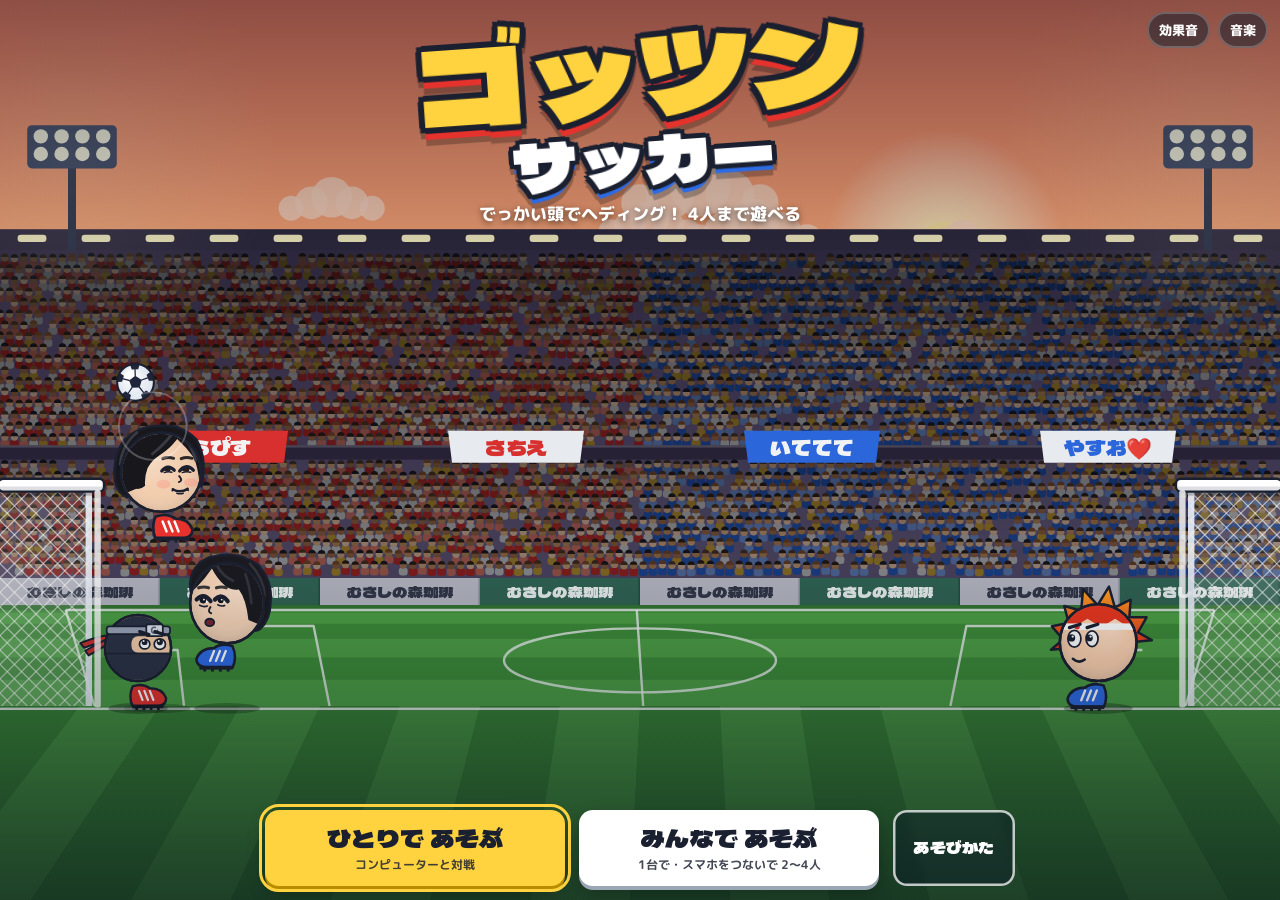
==== commit c6148acd: "ゆうきをいちばん背の高いキャラに 足をさらに長く（頭のてっぺんまで178px。ドスコイは154px）、うでも長めに。 ぐーんとのっぽ中はそこからさらに1.5倍。  Co-Authored-By: Cl" ====
--- a/index.html
+++ b/index.html
@@ -4,7 +4,7 @@
 <meta charset="utf-8">
 <meta name="viewport" content="width=device-width,initial-scale=1,maximum-scale=1,user-scalable=no,viewport-fit=cover">
 <meta name="theme-color" content="#1F5E3A">
-<meta name="gottsun-build" content="afd1c2dcb1">
+<meta name="gottsun-build" content="56d43b7976">
 <meta name="description" content="大きな頭でヘディング！4人まで遊べるあたまサッカー。CPU対戦、1台でみんなで、スマホを合言葉でつないで遊べます。">
 <title>ゴッツンサッカー</title>
 <link rel="icon" href="data:image/svg+xml,%3Csvg xmlns='http://www.w3.org/2000/svg' viewBox='0 0 100 100'%3E%3Ctext y='0.9em' font-size='90'%3E%E2%9A%BD%3C/text%3E%3C/svg%3E">
@@ -562,7 +562,7 @@
     skin: '#F3CFAE', hair: '#1D1A21', hair2: '#3B3542', look: 'shades', blurb: '年齢不明のごつい少年' },
   { id: 'murohashi', name: '室橋', type: '冷徹パワポ', size: 1.0, body: 3, spd: 5, jmp: 3, kck: 4, sup: 'slide', mass: 1,
     skin: '#F6D3B6', hair: '#1A1A1F', hair2: '#34343D', look: 'center', blurb: 'いじり方をミスるとキレるので要注意' },
-  { id: 'yuuki', name: 'ゆうき', type: 'クール', size: 0.92, leg: 1.9, limbs: true, body: 3, spd: 3, jmp: 1, kck: 3, sup: 'stretch', mass: 0.9,
+  { id: 'yuuki', name: 'ゆうき', type: 'クール', size: 0.95, leg: 2.7, limbs: true, body: 3, spd: 3, jmp: 1, kck: 3, sup: 'stretch', mass: 0.9,
     skin: '#F4D5BC', hair: '#E3C07A', hair2: '#6E4E30', look: 'longhair', blurb: '金髪でクールな手足長男' },
   { id: 'kitahara', name: '北原', type: 'タマル', size: 1.04, body: 3, spd: 3, jmp: 3, kck: 3, sup: 'hot', mass: 1.1,
     skin: '#F2CDAE', hair: '#17171C', hair2: '#3A3A44', look: 'curtain', blurb: '実は器用で何でも無難にこなせるタイプ' },
@@ -697,7 +697,7 @@
 
 // ---------- geometry helpers ----------
 // hip to shoe: longer for the long-legged, and longer still while stretched
-function targetLeg(p) { return (CHARS[p.char].leg || 1) * (p.stretch > 0 ? 1.7 : 1); }
+function targetLeg(p) { return (CHARS[p.char].leg || 1) * (p.stretch > 0 ? 1.5 : 1); }
 function legLen(p) { return LEG * Math.sqrt(p.scale) * (p.legK || 1); }
 function footOff(p) { return PIVOT * p.r + legLen(p) * Math.cos(REST_A) + FOOT_R; }
 function standY(p) { return GROUND - footOff(p); }
@@ -2510,7 +2510,7 @@
 function drawLimbs(c, p, ch, G, t, fx, fy, kicking) {
   const r = p.r, k = Math.sqrt(p.scale), f = p.face, mood = moodOf(p, G, t);
   const grow = Math.sqrt((p.legK || 1) / (ch.leg || 1));       // the arms stretch with the super too
-  const A = r * 1.3 * grow;
+  const A = r * 1.5 * grow;
   const run = clamp(Math.abs(p.vx) / 320, 0, 1), sw = Math.sin(t * 13 + p.i) * 0.75 * run * (p.ground ? 1 : 0.3);
   // arm angles from straight down, + toward the face
   let af, ab;
@@ -5447,7 +5447,7 @@
 
 // ---------- a newer version on the site: take it by itself ----------
 // phones keep an open page (and the site's page) for a long time, so look now and then and reload on the title screen
-var BUILD_ID = 'afd1c2dcb1';
+var BUILD_ID = '56d43b7976';
 var Updater = {
   busy: false, pending: false,
   safe() {
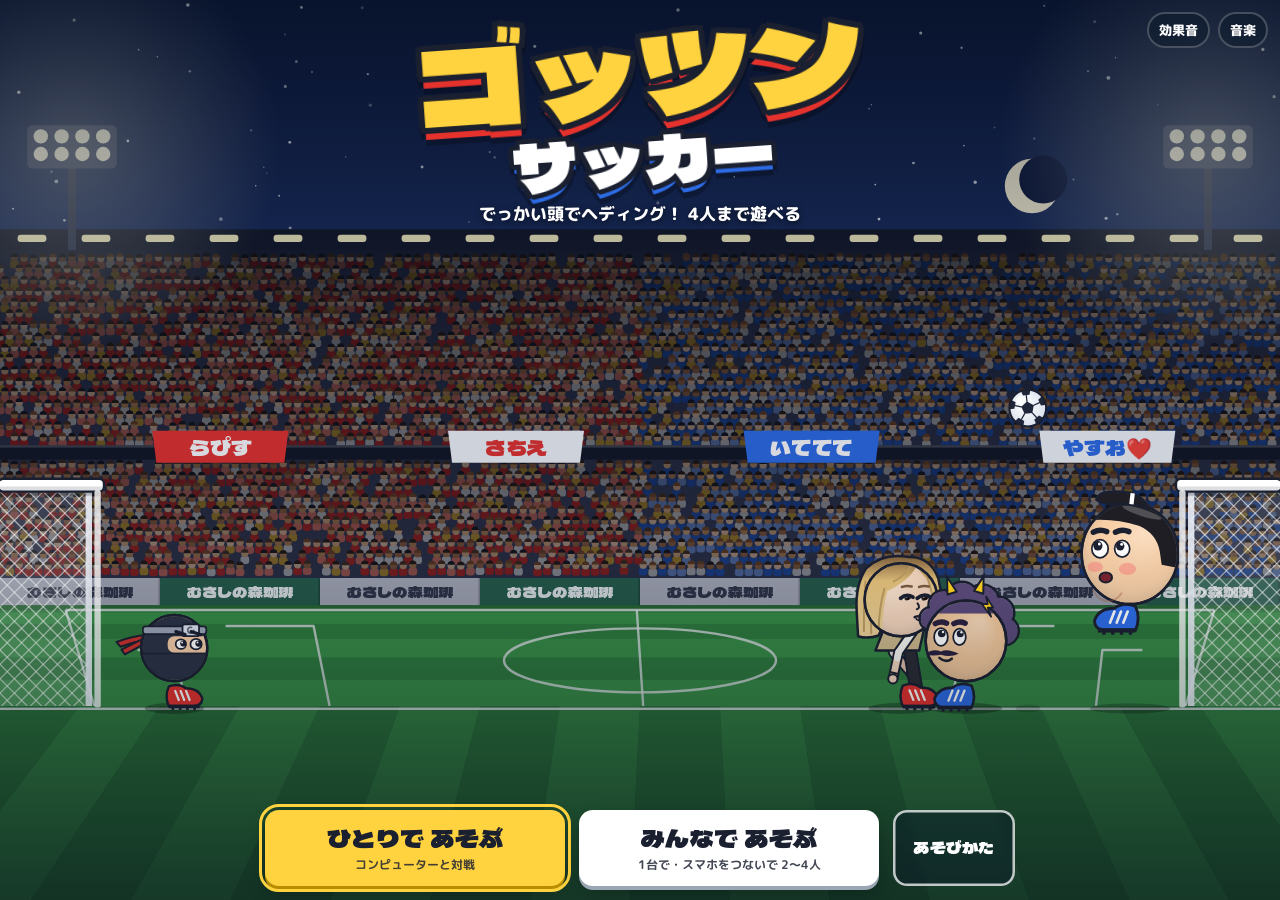
==== commit 5cd33881: "モードを選べるように: 通常・イージー・ワイド・イベント・ムーン・でかあたま - イージー: ボールがゆっくり（速さ0.74倍、重力0.56倍） - ワイド: フィールドが1.4倍の広さ（2240）。" ====
--- a/index.html
+++ b/index.html
@@ -4,7 +4,7 @@
 <meta charset="utf-8">
 <meta name="viewport" content="width=device-width,initial-scale=1,maximum-scale=1,user-scalable=no,viewport-fit=cover">
 <meta name="theme-color" content="#1F5E3A">
-<meta name="gottsun-build" content="56d43b7976">
+<meta name="gottsun-build" content="3d9f0ac9f2">
 <meta name="description" content="大きな頭でヘディング！4人まで遊べるあたまサッカー。CPU対戦、1台でみんなで、スマホを合言葉でつないで遊べます。">
 <title>ゴッツンサッカー</title>
 <link rel="icon" href="data:image/svg+xml,%3Csvg xmlns='http://www.w3.org/2000/svg' viewBox='0 0 100 100'%3E%3Ctext y='0.9em' font-size='90'%3E%E2%9A%BD%3C/text%3E%3C/svg%3E">
@@ -183,6 +183,7 @@
 .how-card h3{margin:0 0 4px;font:400 16px/1.3 var(--font-sign)}
 .how-card p{margin:0;font-size:14px;color:var(--chalk-soft)}
 @media (min-width:700px){.how-card.wide{grid-column:span 2}}
+.mode-desc{flex-basis:100%;width:100%;margin:-2px 0 8px;font-size:13px;color:var(--chalk-soft)}
 .kick-list{margin:6px 0 0;padding-left:1.1em;font-size:14px;color:var(--chalk-soft)}
 .kick-list li{margin:2px 0}
 .kick-list b{color:#FFE58A}
@@ -432,6 +433,8 @@
       <p class="hint">ひとりで遊ぶときは、どのキーでも動かせます（Z キック・X スーパーも使えます）。スマホでは画面のボタンで。一時停止は Esc か P。</p>
       <h3 class="sub-h">キャラクターと必殺わざ</h3>
       <ul class="roster" id="how-roster"></ul>
+      <h3 class="sub-h">モード</h3>
+      <ul class="items" id="how-modes"></ul>
       <h3 class="sub-h">アイテム</h3>
       <ul class="items" id="how-items"></ul>
       <div class="actions"><button class="btn btn-main" type="button" data-back data-autofocus>わかった！</button></div>
@@ -491,7 +494,7 @@
 const NET_V = 2;
 
 // ---- the field, in world units (the canvas scales this to the screen) ----
-const W = 1600;            // wall to wall
+let W = 1600;              // wall to wall (wider in the ワイド mode)
 const H = 800;             // ceiling (y = 0) to the bottom of the picture
 const GROUND = 720;        // the grass line players stand on
 const GOAL_D = 112;        // depth of each goal: the goal line is x = GOAL_D / x = W - GOAL_D
@@ -604,6 +607,31 @@
 };
 const ITEM_KEYS = Object.keys(ITEMS);
 
+// ---------- game modes ----------
+const GAME_MODES = {
+  normal:  { name: '通常',       icon: '⚽', desc: 'いつものゴッツンサッカー' },
+  easy:    { name: 'イージー',   icon: '🐢', desc: 'ボールがゆっくり。はじめての人や小さい子にも', ballSpeed: 0.74, ballGrav: 0.56 },
+  wide:    { name: 'ワイド',     icon: '🏟️', desc: 'フィールドが広い。走って、パスして、長いシュート', width: 2240 },
+  chaos:   { name: 'イベント',   icon: '🎉', desc: 'ボールがふえたり、巨大化したり、こおったり…。何かがどんどん起こる', events: true, itemRate: 2 },
+  moon:    { name: 'ムーン',     icon: '🌙', desc: '重力が弱くて、みんなふわっと高くとぶ', grav: 0.55, ballGrav: 0.5 },
+  bighead: { name: 'でかあたま', icon: '🍄', desc: 'みんなの頭がでっかい。ゴール前は大混雑', headMul: 1.32 },
+};
+const GAME_MODE_KEYS = Object.keys(GAME_MODES);
+// what can happen in the イベント mode
+const EVENTS = {
+  multi:   { text: '⚽⚽ ボールがふえた！' },
+  giant:   { text: '🏐 ボールが巨大化！' },
+  ice:     { text: '🧊 フィールドがこおった！' },
+  lowgrav: { text: '🌙 重力がよわくなった！' },
+  meteor:  { text: '☄️ 流星群がふってきた！' },
+  freeze:  { text: '❄️ だれかがこおった！' },
+  bighead: { text: '🍄 みんなでかあたま！' },
+  tiny:    { text: '🐜 みんなちびあたま！' },
+  biggoal: { text: '🥅 ゴールがでっかく！' },
+  wind:    { text: '🌀 大風がふいてきた！' },
+};
+const EVENT_POOL = ['multi', 'multi', 'giant', 'ice', 'lowgrav', 'meteor', 'freeze', 'bighead', 'tiny', 'biggoal', 'wind'];
+
 const STADIUMS = {
   day:    { name: 'ひる',   sky: ['#5DB8FF', '#BEE6FF'], grass: ['#53B848', '#47A63D'], stand: '#3B4A63', light: 0 },
   sunset: { name: 'ゆうがた', sky: ['#FF7E5F', '#FFD08A'], grass: ['#4FA544', '#3F9137'], stand: '#3E3550', light: 0.35 },
@@ -646,14 +674,17 @@
 
 function newMatch(setup) {
   const seed = setup.seed || ((Math.random() * 1e9) | 0);
+  const rules = Object.assign({ ballSpeed: 1, ballGrav: 1, grav: 1, width: 1600, headMul: 1, events: false, itemRate: 1 }, GAME_MODES[setup.mode] || {});
+  W = rules.width;
   const G = {
-    setup, seed, rng: mkRng(seed), t: 0, tick: 0,
+    setup, seed, rules, rng: mkRng(seed), t: 0, tick: 0,
     phase: 'countdown', phaseT: 0,
     clock: setup.time || 90, ot: false, result: null,
     score: [0, 0], players: [], ball: null, fakes: [], items: [], meteors: [], meteorSeq: 0,
     itemT: 9, itemSeq: 0, fakeSeq: 0,
     goalH: [GOAL_H, GOAL_H], goalFx: [{ k: '', t: 0 }, { k: '', t: 0 }], floatT: 0, bigBallT: 0,
     wind: { team: -1, t: 0 },
+    extra: [], extraSeq: 0, eventT: 6, lastEvent: '', iceT: 0, lowGravT: 0, rainT: 0, rainAcc: 0,
     evs: [], evSeq: 0, epoch: 0, lastGoal: null, idleT: 0, barT: 0,
     goalsLog: [],
   };
@@ -661,12 +692,11 @@
   setup.players.forEach((sp, i) => {
     const team = sp.team ? 1 : 0;
     const p = mkPlayer(i, sp, team, per[team]++);
+    p.headMul = rules.headMul;
     G.players.push(p);
   });
   G.teamSize = per;
-  G.ball = { x: W / 2, y: 210, vx: 0, vy: 0, r: BALL_R, rot: 0, av: 0, scrum: 0, scrumX: 0, mode: '', modeT: 0, modeTeam: -1, pierce: 0, hitMask: 0, ghostP: -1,
-             last: -1, lastTeam: -1, touchT: -9, restT: 0, held: true, prevX: W / 2, prevY: 210,
-             teamLast: [-1, -1], teamLastT: [-9, -9], launchT: -9, kickT: -9, kickTeam: -1, kickVx: 0, kickVy: 0 };
+  G.ball = newBall(W / 2, 210);
   resetPositions(G, true);
   ev(G, 'whistle', { n: 0 });
   return G;
@@ -688,6 +718,16 @@
   };
 }
 
+function newBall(x, y) {
+  return { x, y, vx: 0, vy: 0, r: BALL_R, rot: 0, av: 0, scrum: 0, scrumX: 0, mode: '', modeT: 0, modeTeam: -1, pierce: 0, hitMask: 0, ghostP: -1,
+           last: -1, lastTeam: -1, touchT: -9, restT: 0, held: true, prevX: x, prevY: y,
+           teamLast: [-1, -1], teamLastT: [-9, -9], launchT: -9, kickT: -9, kickTeam: -1, kickVx: 0, kickVy: 0, heatT: 0 };
+}
+// gravity for players and for the ball, with the mode and the events
+function gravK(G) { return (G.rules ? G.rules.grav : 1) * (G.lowGravT > 0 ? 0.55 : 1); }
+function playerGrav(G, p) { return G_PLAYER * (CHARS[p.char].floaty || 1) * gravK(G); }
+function ballSpeedK(G) { return G.rules ? G.rules.ballSpeed : 1; }
+
 function ev(G, k, o) {
   const e = Object.assign({ id: ++G.evSeq, k, t: G.t }, o || {});
   G.evs.push(e);
@@ -746,11 +786,11 @@
   return [p.x + p.face * r * (1.26 + 0.95 * e), p.y + r * (0.36 - 0.1 * e)];
 }
 function targetScale(p) {
-  let s = CHARS[p.char].size || 1;
+  let s = (CHARS[p.char].size || 1) * (p.headMul || 1);
   if (p.big > 0) s *= 1.45;
   if (p.giant > 0) s *= 1.6;
   if (p.tiny > 0) s *= 0.64;
-  return clamp(s, 0.48, 2.3);
+  return clamp(s, 0.48, 2.6);
 }
 // the crossbar moves (でかゴール / ちびゴール). A ball resting above the old crossbar, behind the
 // goal line, is lifted onto the new one instead of suddenly being inside the goal
@@ -768,7 +808,7 @@
   lift(G.ball);
   for (const f of G.fakes) lift(f);
 }
-function setBallR(G, r) { G.ball.r = r; for (const f of G.fakes) f.r = r; }
+function setBallR(G, r) { G.ball.r = r; for (const f of G.fakes) f.r = r; for (const xb of G.extra) xb.r = r; }
 function startX(G, p) {
   const n = G.teamSize[p.team];
   const xs = n <= 1 ? [470] : n === 2 ? [560, 300] : n === 3 ? [620, 440, 260] : [640, 500, 360, 230];
@@ -788,7 +828,7 @@
   b.x = W / 2; b.y = 200; b.vx = 0; b.vy = 0; b.av = 0; b.mode = ''; b.modeT = 0; b.held = true; b.restT = 0;
   b.last = -1; b.lastTeam = -1; b.prevX = b.x; b.prevY = b.y;
   b.teamLast = [-1, -1]; b.teamLastT = [-9, -9];
-  G.fakes.length = 0; G.meteors.length = 0;
+  G.fakes.length = 0; G.meteors.length = 0; G.extra.length = 0; G.rainT = 0;
   G.wind.t = 0;
   if (!first) ev(G, 'reset', { ep: G.epoch });
 }
@@ -829,6 +869,10 @@
     if (fx.t > 0) { fx.t -= DT; if (fx.t <= 0) { fx.t = 0; fx.k = ''; setGoalH(G, side, GOAL_H); } }
   }
   if (G.ball.heatT > 0) G.ball.heatT -= DT;
+  if (G.iceT > 0) G.iceT -= DT;
+  if (G.lowGravT > 0) G.lowGravT -= DT;
+  if (G.phase === 'play') stepEvents(G, DT);
+  stepExtra(G, DT);
   if (G.bigBallT > 0) { G.bigBallT -= DT; if (G.bigBallT <= 0) { G.bigBallT = 0; setBallR(G, BALL_R); } }
 }
 
@@ -919,7 +963,8 @@
     if (p.drunk > 0 && !off) want = want * 0.75 + Math.sin(G.t * 2.6 + p.i * 1.7) * 230 + Math.sin(G.t * 6.3 + p.i) * 80;
     // the wind pushes the other team back toward their own goal
     if (G.wind.t > 0 && p.team !== G.wind.team) want += (G.wind.team === 0 ? 1 : -1) * 300;
-    const acc = p.ground ? (mx ? 5600 : 6200) : (mx ? 3300 : 900);
+    let acc = p.ground ? (mx ? 5600 : 6200) : (mx ? 3300 : 900);
+    if (G.iceT > 0 && p.ground) acc = mx ? 1300 : 260;          // a frozen pitch: slippery
     p.vx += clamp(want - p.vx, -acc * dt, acc * dt);
   }
   // jump (a short buffer, and a moment of grace after walking off a ledge)
@@ -931,7 +976,7 @@
       ev(G, 'jump', { p: p.i });
     } else p.jumpBuf -= dt;
   }
-  let g = G_PLAYER * (ch.floaty || 1);
+  let g = playerGrav(G, p);
   if (p.vy < 0 && !(inp && inp.j && !off)) g *= 1.75;
   const wasGround = p.ground;
   p.vy += g * dt;
@@ -1058,22 +1103,22 @@
   const [tx, ty] = goalTarget(G, p.team);
   b.modeTeam = p.team; b.hitMask = 0; b.pierce = 0; b.ghostP = -1; b.launchT = G.t;
   if (kind === 'fire') {
-    aimBall(b, tx, ty, 1850);
+    aimBall(b, tx, ty, 1850 * ballSpeedK(G));
     b.mode = 'fire'; b.modeT = 1.05; b.pierce = 1;
   } else if (kind === 'ice') {
-    forwardish(b, p.face, 1.15, 950);
+    forwardish(b, p.face, 1.15, 950 * ballSpeedK(G));
     b.mode = 'ice'; b.modeT = 3.2;
   } else if (kind === 'ghost') {
-    forwardish(b, p.face, 1.08, 900);
+    forwardish(b, p.face, 1.08, 900 * ballSpeedK(G));
     b.mode = 'ghost'; b.modeT = 2.7;
   } else if (kind === 'rocket') {
-    const sp = 1350, d = Math.hypot(b.vx, b.vy) || 1;
+    const sp = 1350 * ballSpeedK(G), d = Math.hypot(b.vx, b.vy) || 1;
     let vx = b.vx / d, vy = b.vy / d;
     if (vx * p.face < 0.2) { vx = p.face * 0.6; vy = -0.8; }
     b.vx = vx * sp; b.vy = vy * sp;
     b.mode = 'rocket'; b.modeT = 1.7;
   } else if (kind === 'clone') {
-    forwardish(b, p.face, 1.05, 850);
+    forwardish(b, p.face, 1.05, 850 * ballSpeedK(G));
     const sp = Math.hypot(b.vx, b.vy), ang = Math.atan2(b.vy, b.vx);
     const angs = [ang - 0.27, ang + 0.27];
     const real = Math.floor(G.rng() * 3);   // which of the three paths the real ball takes
@@ -1100,10 +1145,14 @@
 }
 
 // ---------- the ball ----------
-function ballGravity(G) { return G_BALL * (G.floatT > 0 ? 0.42 : 1); }
+function ballGravity(G) { return G_BALL * (G.floatT > 0 ? 0.42 : 1) * (G.rules ? G.rules.ballGrav : 1) * (G.lowGravT > 0 ? 0.5 : 1); }
 
 function ballSub(G, dt, s) {
-  const b = G.ball;
+  ballSubFor(G, G.ball, dt, s);
+  for (let i = G.extra.length - 1; i >= 0; i--) if (G.extra[i]) ballSubFor(G, G.extra[i], dt, s);
+}
+function ballSubFor(G, b, dt, s) {
+  const main = b === G.ball;
   b.prevX = b.x; b.prevY = b.y;
   const noGrav = (b.mode === 'fire' || b.mode === 'rocket') && b.modeT > 0;
   if (!noGrav) b.vy += ballGravity(G) * dt;
@@ -1116,23 +1165,23 @@
     const [tx, ty] = goalTarget(G, b.modeTeam);
     const want = Math.atan2(ty - b.y, tx - b.x), cur = Math.atan2(b.vy, b.vx);
     let d = want - cur; while (d > Math.PI) d -= TAU; while (d < -Math.PI) d += TAU;
-    const a = cur + clamp(d, -3.4 * dt, 3.4 * dt), sp = 1350;
+    const a = cur + clamp(d, -3.4 * dt, 3.4 * dt), sp = 1350 * ballSpeedK(G);
     b.vx = Math.cos(a) * sp; b.vy = Math.sin(a) * sp;
   }
   b.vx *= 1 - 0.1 * dt;
   b.x += b.vx * dt; b.y += b.vy * dt;
-  if (b.modeT > 0) { b.modeT -= dt; if (b.modeT <= 0) endMode(G); }
+  if (main && b.modeT > 0) { b.modeT -= dt; if (b.modeT <= 0) endMode(G); }
   // the world
   const hit = ballStatics(G, b, dt, true);
-  if (hit && (b.mode === 'fire' || b.mode === 'rocket')) endMode(G);
+  if (main && hit && (b.mode === 'fire' || b.mode === 'rocket')) endMode(G);
   // players
   for (const p of G.players) ballVsPlayer(G, b, p, dt, s);
   // speed limit
   const sp = Math.hypot(b.vx, b.vy);
-  const max = b.mode === 'fire' ? 2000 : BALL_MAX;
+  const max = (b.mode === 'fire' ? 2000 : BALL_MAX) * ballSpeedK(G);
   if (sp > max) { b.vx *= max / sp; b.vy *= max / sp; }
   b.rot += b.av * dt;
-  if (G.phase === 'play' || G.phase === 'goal') goalCheck(G);
+  if (G.phase === 'play' || G.phase === 'goal') goalCheck(G, b);
 }
 function endMode(G) {
   const b = G.ball;
@@ -1151,7 +1200,7 @@
       b.vy = v < 70 ? 0 : -v * 0.66;
       b.vx *= 0.97;
     }
-    b.vx *= Math.exp(-0.55 * dt);
+    b.vx *= Math.exp(-(G.iceT > 0 ? 0.08 : 0.55) * dt);
     b.av = b.vx / R;
   }
   if (b.y - R < 0) { b.y = R; if (b.vy < 0) { hard = Math.max(hard, -b.vy); b.vy = -b.vy * 0.6; } }
@@ -1239,11 +1288,11 @@
         // a header sends it forward
         if (!p.ground && ny < 0.3) { b.vx += p.face * 120; b.vy -= 40; }
         else if (ny < -0.2) b.vx += p.face * 50;
-        const hs = Math.hypot(b.vx, b.vy), cap = 1120 * (p.scale > 1.2 ? 1.1 : 1);
+        const hs = Math.hypot(b.vx, b.vy), cap = 1120 * (p.scale > 1.2 ? 1.1 : 1) * ballSpeedK(G);
         if (hs > cap && !b.mode) { b.vx *= cap / hs; b.vy *= cap / hs; }
         // まっかっかヘッド: the red-hot head sends it off forward like a rocket
         if (p.hot > 0 && !b.mode) {
-          const a = 0.16 + clamp(-ny, -0.4, 1) * 0.34 + (G.rng() - 0.5) * 0.08, hsp = 1420;
+          const a = 0.16 + clamp(-ny, -0.4, 1) * 0.34 + (G.rng() - 0.5) * 0.08, hsp = 1420 * ballSpeedK(G);
           b.vx = p.face * Math.cos(a) * hsp; b.vy = -Math.sin(a) * hsp;
           b.heatT = 0.8;
           if (G.t - (p.sizzleT || -9) > 0.15) { p.sizzleT = G.t; ev(G, 'sizzle', { p: p.i, x: b.x | 0, y: b.y | 0 }); }
@@ -1294,12 +1343,12 @@
   b.scrum = near ? b.scrum + 1 : 0; b.scrumX = b.x;
   if (b.scrum >= 3) { a = 0.95 + G.rng() * 0.4; b.scrum = 0; }
   const sp = kckOf(ch.kck) * spMul * (head ? (p.hot > 0 ? 1.18 : 0.92) : 1) * (p.big > 0 || p.giant > 0 ? 1.06 : 1) * (p.tiny > 0 ? 0.9 : 1) * (p.pow > 0 ? 1.15 : 1) * (0.96 + G.rng() * 0.08);
-  b.vx = p.face * Math.cos(a) * sp + p.vx * 0.25;
-  b.vy = -Math.sin(a) * sp + Math.min(0, p.vy) * (head ? 0.2 : 0.1);
+  b.vx = p.face * Math.cos(a) * sp * ballSpeedK(G) + p.vx * 0.25;
+  b.vy = -Math.sin(a) * sp * ballSpeedK(G) + Math.min(0, p.vy) * (head ? 0.2 : 0.1);
   b.av = -p.face * 14;
   // two players of opposite sides kicking it at the same moment: it flies off, mostly upward
   if (G.t - b.kickT < 0.1 && b.kickTeam !== p.team) {
-    const ang = -Math.PI / 2 + (G.rng() - 0.5) * 1.7, csp = 720 + G.rng() * 420;
+    const ang = -Math.PI / 2 + (G.rng() - 0.5) * 1.7, csp = (720 + G.rng() * 420) * ballSpeedK(G);
     b.vx = Math.cos(ang) * csp; b.vy = Math.sin(ang) * csp;
     ev(G, 'clash', { x: b.x | 0, y: b.y | 0 });
   }
@@ -1325,7 +1374,7 @@
   const dir = p.kick.dir || 0;
   let a = dir < 0 ? 0.8 : dir > 0 ? 0.04 : 0.22;
   a += (G.rng() - 0.5) * 0.06;
-  const sp = kckOf(CHARS[p.char].kck) * 1.16 * (p.pow > 0 ? 1.15 : 1) * (0.97 + G.rng() * 0.06);
+  const sp = kckOf(CHARS[p.char].kck) * 1.16 * (p.pow > 0 ? 1.15 : 1) * (0.97 + G.rng() * 0.06) * ballSpeedK(G);
   b.vx = p.face * Math.cos(a) * sp + p.vx * 0.2; b.vy = -Math.sin(a) * sp;
   b.av = -p.face * 18;
   b.kickT = G.t; b.kickTeam = p.team; b.kickVx = b.vx; b.kickVy = b.vy;
@@ -1369,20 +1418,22 @@
   return dx * dx + dy * dy < rr * rr;
 }
 function hurt(G, p, q, how, x, y) {
-  let dmg = 0.2 + 0.02 * CHARS[p.char].kck;          // four or five kicks
+  let dmg;
   if (how === 'burn') dmg = 0.15;
   else if (how === 'meteor') dmg = 0.16;
-  else if (how === 'punch') dmg *= 1.8;
-  else if (p.muscle > 0) dmg *= 1.3;
-  if (p.pow > 0) dmg *= 1.2;
-  if (p.big > 0 || p.giant > 0) dmg *= 1.2;
+  else {
+    dmg = 0.2 + 0.02 * CHARS[p.char].kck;          // four or five kicks
+    if (how === 'punch') dmg *= 1.8; else if (p.muscle > 0) dmg *= 1.3;
+    if (p.pow > 0) dmg *= 1.2;
+    if (p.big > 0 || p.giant > 0) dmg *= 1.2;
+  }
   q.hp = Math.max(0, q.hp - dmg); q.hurtT = G.t;
-  const dir = Math.sign(q.x - p.x) || p.face;
-  ev(G, 'hit', { p: q.i, by: p.i, x: x | 0, y: y | 0, how, hp: Math.round(q.hp * 100) / 100 });
+  const dir = how === 'meteor' ? (Math.sign(q.x - x) || 1) : (Math.sign(q.x - p.x) || p.face);
+  ev(G, 'hit', { p: q.i, by: p ? p.i : -1, x: x | 0, y: y | 0, how, hp: Math.round(q.hp * 100) / 100 });
   if (q.hp <= 0) {
     q.stn = Math.max(q.stn, HIT_STUN); q.armed = 0;
     bump(G, q, dir, 520, -380);
-    ev(G, 'ko', { p: q.i, by: p.i });
+    ev(G, 'ko', { p: q.i, by: p ? p.i : -1 });
   } else if (how === 'punch') bump(G, q, dir, 460, -300);
   else if (how === 'burn') bump(G, q, dir, 420, -280);
   else if (how === 'meteor') bump(G, q, dir, 300, -300);
@@ -1406,19 +1457,72 @@
       G.meteors.push({ id: ++G.meteorSeq, x: tx - vx * tt, y: -40, vx, vy, team: p.team, by: p.i });
     }
   }
+  // the event's shower falls anywhere, on anyone
+  if (G.rainT > 0) {
+    G.rainT -= dt; G.rainAcc += dt;
+    while (G.rainAcc >= 0.17) {
+      G.rainAcc -= 0.17;
+      const tx = 60 + G.rng() * (W - 120), dir = G.rng() < 0.5 ? -1 : 1;
+      const sp = 950 + G.rng() * 250, ang = 1.15 + G.rng() * 0.15, vx = dir * Math.cos(ang) * sp, vy = Math.sin(ang) * sp, tt = (GROUND + 40) / vy;
+      G.meteors.push({ id: ++G.meteorSeq, x: tx - vx * tt, y: -40, vx, vy, team: -1, by: -1 });
+    }
+  }
   for (let i = G.meteors.length - 1; i >= 0; i--) {
     const m = G.meteors[i];
     m.x += m.vx * dt; m.y += m.vy * dt;
     let boom = m.y >= GROUND - 8;
     if (!boom) for (const q of G.players) if (q.team !== m.team && touchesPlayer(q, m.x, m.y, 16)) { boom = true; break; }
     if (!boom) continue;
-    const by = G.players[m.by] || G.players[0];
+    const by = G.players[m.by] || null;
     for (const q of G.players) {
       if (q.team === m.team || q.stn > 0 || G.t - q.meteorT < 0.45) continue;
       if (touchesPlayer(q, m.x, m.y, 44)) { q.meteorT = G.t; hurt(G, by, q, 'meteor', m.x, m.y); }
     }
     ev(G, 'meteor', { x: m.x | 0, y: Math.min(m.y, GROUND - 8) | 0 });
     G.meteors.splice(i, 1);
+  }
+}
+
+// ---------- the イベント mode: something happens every so often ----------
+function stepEvents(G, dt) {
+  if (!G.rules.events) return;
+  G.eventT -= dt;
+  if (G.eventT > 0) return;
+  G.eventT = 8 + G.rng() * 4;
+  let k = EVENT_POOL[Math.floor(G.rng() * EVENT_POOL.length)];
+  if (k === G.lastEvent) k = EVENT_POOL[Math.floor(G.rng() * EVENT_POOL.length)];
+  G.lastEvent = k;
+  applyEvent(G, k);
+  ev(G, 'event', { ek: k });
+}
+function applyEvent(G, k) {
+  if (k === 'multi') { for (const dx of [-240, 240]) spawnExtraBall(G, W / 2 + dx); }
+  else if (k === 'giant') { G.bigBallT = Math.max(G.bigBallT, 8); setBallR(G, BALL_R_BIG * 1.1); }
+  else if (k === 'ice') G.iceT = 8;
+  else if (k === 'lowgrav') G.lowGravT = 8;
+  else if (k === 'meteor') { G.rainT = 3.2; G.rainAcc = 0; }
+  else if (k === 'freeze') {
+    const ps = G.players.slice().sort(() => G.rng() - 0.5).slice(0, Math.max(1, Math.floor(G.players.length / 2)));
+    for (const p of ps) { p.frz = Math.max(p.frz, 1.8); p.armed = 0; ev(G, 'freeze', { p: p.i }); }
+  }
+  else if (k === 'bighead') for (const p of G.players) { p.big = Math.max(p.big, 7); p.tiny = 0; }
+  else if (k === 'tiny') for (const p of G.players) { p.tiny = Math.max(p.tiny, 6); p.big = 0; }
+  else if (k === 'biggoal') for (let side = 0; side < 2; side++) { G.goalFx[side] = { k: 'big', t: 8 }; setGoalH(G, side, GOAL_H_BIG); }
+  else if (k === 'wind') { G.wind.team = G.rng() < 0.5 ? 0 : 1; G.wind.t = 3; }
+}
+// more balls: real ones, any of them scores
+function spawnExtraBall(G, x) {
+  const b = newBall(x, 120);
+  b.held = false; b.extra = true; b.id = ++G.extraSeq; b.life = 14; b.r = G.ball.r;
+  b.vx = (G.rng() - 0.5) * 300; b.vy = 0;
+  G.extra.push(b);
+  ev(G, 'poof', { x: b.x | 0, y: b.y | 0 });
+}
+function stepExtra(G, dt) {
+  for (let i = G.extra.length - 1; i >= 0; i--) {
+    const b = G.extra[i];
+    b.life -= dt;
+    if (b.life <= 0) { ev(G, 'poof', { x: b.x | 0, y: b.y | 0 }); G.extra.splice(i, 1); }
   }
 }
 
@@ -1443,7 +1547,7 @@
           // it keeps flying through: undo the bounce
           b.pierce--;
           const [tx, ty] = goalTarget(G, b.modeTeam);
-          aimBall(b, tx, ty, 1650);
+          aimBall(b, tx, ty, 1650 * ballSpeedK(G));
           b.x += b.vx * 0.012; b.y += b.vy * 0.012;
           return;
         }
@@ -1461,7 +1565,7 @@
   }
   b.last = p.i; b.lastTeam = p.team; b.touchX = b.x; b.touchVx = b.vx;
   b.teamLast[p.team] = p.i; b.teamLastT[p.team] = G.t;
-  if (p.armed > 0 && G.phase === 'play') superShot(G, p);
+  if (p.armed > 0 && G.phase === 'play' && b === G.ball) superShot(G, p);
 }
 
 function knock(G, p, dir, stun) {
@@ -1471,8 +1575,8 @@
   ev(G, 'knock', { p: p.i, vx, vy, ep: G.epoch });
 }
 
-function goalCheck(G) {
-  const b = G.ball;
+function goalCheck(G, b) {
+  b = b || G.ball;
   if (G.phase !== 'play') return;
   let side = -1;
   if (b.x + b.r < GOAL_D && b.y > GROUND - G.goalH[0]) side = 0;
@@ -1486,6 +1590,7 @@
   const own = !!sc && sc.team !== team;
   if (sc) { if (own) sc.stats.own++; else sc.stats.goals++; }
   G.lastGoal = { team, p: sc ? sc.i : -1, own, t: G.t, mode: b.mode };
+  if (b !== G.ball) G.lastGoal.extra = 1;
   G.goalsLog.push({ team, p: sc ? sc.i : -1, own, clock: Math.ceil(G.clock), ot: G.ot, kind: b.lastKind, mode: b.mode, fromX: b.touchX | 0, role: sc && sc.cpu ? sc.cpu.role : '' });
   for (const q of G.players) if (q.team === side && q.gauge < 1 && !q.armed) q.gauge = Math.min(1, q.gauge + GAUGE_CONCEDE);
   endMode(G);
@@ -1523,11 +1628,11 @@
   if (G.setup.items) {
     G.itemT -= dt;
     if (G.itemT <= 0 && G.items.length < 2) {
-      G.itemT = 7 + G.rng() * 5;
+      G.itemT = (7 + G.rng() * 5) / (G.rules.itemRate || 1);
       const k = ITEM_KEYS[Math.floor(G.rng() * ITEM_KEYS.length)];
       const x = 360 + G.rng() * (W - 720);
       G.items.push({ id: ++G.itemSeq, k, x, y: -40, t: 0, hy: 250 + G.rng() * 210 });
-      ev(G, 'itemIn', { k });
+      ev(G, 'itemIn', { it: k });
     }
   }
   const b = G.ball;
@@ -1566,7 +1671,7 @@
   else if (k === 'smallgoal') { const side = p.team; G.goalFx[side] = { k: 'small', t: d }; setGoalH(G, side, GOAL_H_SMALL); }
   else if (k === 'bigball') { G.bigBallT = d; setBallR(G, BALL_R_BIG); }
   else if (k === 'float') G.floatT = d;
-  ev(G, 'item', { p: p.i, k });
+  ev(G, 'item', { p: p.i, it: k });
 }
 
 // a ball nobody can reach any more gets a little push
@@ -1664,7 +1769,7 @@
   }
   if (c.jumpHold > 0) { inp.j = 1; c.jumpHold -= DT; }
   // kick when the ball is (about to be) in front of the shoe
-  if (c.kickCool <= 0 && kickChance(G, p, c, lv)) {
+  if (c.kickCool <= 0 && (kickChance(G, p, c, lv) || G.extra.some(xb => kickChance(G, p, c, lv, xb)))) {
     inp.k = 1; c.kickCool = 0.22;
     // which shot: the direction held while pressing (+1 drive, 0 normal, -1 lob)
     const ownX = p.team === 0 ? GOAL_D : W - GOAL_D, oppX = p.team === 0 ? W - GOAL_D : GOAL_D, r = c.rng();
@@ -1686,8 +1791,8 @@
   return inp;
 }
 
-function jumpApex(p) {
-  const ch = CHARS[p.char], v = jmpOf(ch.jmp) * jumpMul(p), g = G_PLAYER * (ch.floaty || 1);
+function jumpApex(G, p) {
+  const ch = CHARS[p.char], v = jmpOf(ch.jmp) * jumpMul(p) * (p.drunk > 0 ? 0.86 : 1), g = playerGrav(G, p);
   return { v, g, h: v * v / (2 * g) };
 }
 // seconds for a jump to lift the head by h (or -1 if it cannot)
@@ -1716,13 +1821,14 @@
       if (c.rng() < lv.fooled) c.follow = G.fakes[Math.floor(c.rng() * G.fakes.length)].id;
     }
   }
-  const b = c.ball = seenBall(G, c), dir = p.face;
+  let b = c.ball = seenBall(G, c);
+  const dir = p.face;
   const ownX = p.team === 0 ? GOAL_D : W - GOAL_D;
   const mates = G.players.filter(q => q.team === p.team && q !== p);
   const foes = G.players.filter(q => q.team !== p.team);
   const sp = spdOf(CHARS[p.char].spd) * speedMul(p);
-  const J = jumpApex(p), sy = standY(p);
-  const pts = predictBall(G, b, 2.0, 1 / 60, c.pts);
+  const J = jumpApex(G, p), sy = standY(p);
+  let pts = predictBall(G, b, 2.0, 1 / 60, c.pts);
   c.aimErr = (c.rng() - 0.5) * 2 * lv.err;
   // the see-through ball is hard to read
   if (G.ball.mode === 'ghost' && G.ball.modeTeam !== p.team) { c.aimErr = (c.rng() - 0.5) * 2 * (lv.err * 2 + 70); c.t += 0.06; }
@@ -1737,10 +1843,19 @@
     }
   } else c.role = 'solo';
   // ---- the ball's way to our goal ----
-  let threat = null;
-  for (const q of pts) {
-    if ((q.x - ownX) * dir < 0 && q.y > GROUND - G.goalH[p.team === 0 ? 0 : 1] - G.ball.r) { threat = q; break; }
-    if (q.t > 1.8) break;
+  const threatOf = path => {
+    for (const q of path) {
+      if ((q.x - ownX) * dir < 0 && q.y > GROUND - G.goalH[p.team === 0 ? 0 : 1] - G.ball.r) return q;
+      if (q.t > 1.8) break;
+    }
+    return null;
+  };
+  let threat = threatOf(pts);
+  // more balls (イベント): one on its way into our goal sooner is the one to deal with
+  for (const xb of G.extra) {
+    const xp = predictBall(G, xb, 1.8, 1 / 60, c.xpts || (c.xpts = []));
+    const xt = threatOf(xp);
+    if (xt && (!threat || xt.t < threat.t)) { threat = xt; b = c.ball = xb; pts = xp.slice(); }
   }
   const ballOurHalf = (b.x - W / 2) * dir < 0;
   let role = c.role;
@@ -1791,7 +1906,7 @@
 
 // when can q first get to a ball it can play (standing behind it), along the predicted path
 function interceptTime(G, q, pts) {
-  const sp = spdOf(CHARS[q.char].spd) * speedMul(q), J = jumpApex(q), sy = standY(q);
+  const sp = spdOf(CHARS[q.char].spd) * speedMul(q), J = jumpApex(G, q), sy = standY(q);
   const top = sy - q.r - J.h * 0.9;
   for (const pt of pts) {
     if (pt.y < top) continue;
@@ -1910,8 +2025,8 @@
   c.tx = clamp(c.tx, p.r, W - p.r);
 }
 
-function kickChance(G, p, c, lv) {
-  const b = seenBall(G, c);
+function kickChance(G, p, c, lv, ball) {
+  const b = ball || seenBall(G, c);
   if (b.held || p.frz > 0 || p.stn > 0) return false;
   // the see-through ball of the other side: only sometimes do we spot it in time to kick it
   if (b === G.ball && b.mode === 'ghost' && b.modeT > 0 && b.modeTeam !== p.team) {
@@ -1986,7 +2101,7 @@
 const BG = { cv: null, key: '', crowd: null };
 
 function stadiumCanvas(stKey) {
-  const key = [stKey, V.cw, V.ch, V.dpr, V.s.toFixed(4), V.oy.toFixed(1)].join('|');
+  const key = [stKey, W, V.cw, V.ch, V.dpr, V.s.toFixed(4), V.oy.toFixed(1)].join('|');
   if (BG.key === key && BG.cv) return BG.cv;
   const cv = BG.cv || (BG.cv = document.createElement('canvas'));
   cv.width = Math.max(1, Math.round(V.cw * V.dpr)); cv.height = Math.max(1, Math.round(V.ch * V.dpr));
@@ -2036,7 +2151,7 @@
   // banners hung on the railing
   const banners = ['らぴす', 'さちえ', 'いててて', 'やすお❤️'];
   banners.forEach((txt, i) => {
-    const bx = 190 + i * 370, col = TEAM_COL[i < 2 ? 0 : 1];
+    const bx = W * 0.119 + i * W * 0.231, col = TEAM_COL[i < 2 ? 0 : 1];
     c.save(); c.translate(bx, mid - 34);
     c.fillStyle = i % 2 ? '#F4F6FA' : col.main;
     c.beginPath(); c.moveTo(0, 0); c.lineTo(170, 0); c.lineTo(165, 40); c.lineTo(5, 40); c.closePath(); c.fill();
@@ -2397,6 +2512,26 @@
   }
   c.font = `800 ${Math.round(18 * k)}px ${FONT_UI}`; c.fillStyle = '#8A93AD'; c.textAlign = 'right'; c.fillText(`${page + 1} / 3`, x0 + w - 16 * k, y0 + h - 18 * k);
   c.restore();
+}
+// the イベント mode's frozen pitch
+function drawIce(c, G, t) {
+  const k = Math.min(1, G.iceT / 0.6, (8 - G.iceT) / 0.4);
+  c.save(); c.globalAlpha = 0.5 * k;
+  const g = c.createLinearGradient(0, GROUND - 40, 0, V.y1);
+  g.addColorStop(0, 'rgba(220,245,255,.9)'); g.addColorStop(1, 'rgba(150,210,255,.7)');
+  c.fillStyle = g; c.fillRect(V.x0, GROUND - 6, V.x1 - V.x0, V.y1 - GROUND + 6);
+  c.strokeStyle = 'rgba(255,255,255,.9)'; c.lineWidth = 3;
+  for (let i = 0; i < 14; i++) { const x = (i * 173 + 40) % W, y = GROUND + 14 + (i * 37) % 60; c.beginPath(); c.moveTo(x, y); c.lineTo(x + 46, y - 4); c.stroke(); }
+  c.restore();
+  if (Math.random() < 0.3) puff(V.x0 + Math.random() * (V.x1 - V.x0), GROUND + 4, 1, '#FFFFFF', 30, 40, 4, 0.5, 'star');
+}
+// low gravity: little lights drifting up
+function drawFloaties(c, G, t) {
+  c.fillStyle = 'rgba(255,255,240,.55)';
+  for (let i = 0; i < 26; i++) {
+    const x = (i * 257 + 90) % W, y = GROUND - ((t * (24 + (i % 5) * 9) + i * 61) % (GROUND - 60));
+    circ(c, x + Math.sin(t * 1.3 + i) * 14, y, 2 + (i % 3)); c.fill();
+  }
 }
 function drawMeteors(c, G, t) {
   for (const m of G.meteors) {
@@ -3448,6 +3583,12 @@
   c.fillStyle = low ? (Math.floor(t * 4) % 2 ? '#FF6B6B' : '#FFFFFF') : '#FFE36B';
   c.fillText(clk, cx, y + h / 2 + 1);
   if (G.ot) { c.font = `16px ${FONT_UI}`; c.fillStyle = '#FFFFFF'; c.fillText(fmtClock(G.clock), cx, y + h - 12); }
+  const md = GAME_MODES[G.setup && G.setup.mode];
+  if (md && G.setup.mode !== 'normal') {
+    c.font = `800 18px ${FONT_UI}`; const label = md.icon + ' ' + md.name + 'モード', lw2 = c.measureText(label).width + 26;
+    rrect(c, cx - lw2 / 2, y + h + 6, lw2, 28, 14); c.fillStyle = 'rgba(16,22,40,.75)'; c.fill();
+    c.fillStyle = '#FFFFFF'; c.fillText(label, cx, y + h + 21);
+  }
   c.restore();
 }
 
@@ -3525,11 +3666,14 @@
   if (FX.shake > 0) { sx = (Math.random() - 0.5) * FX.shake * 24; sy = (Math.random() - 0.5) * FX.shake * 24; }
   worldTransform(c, sx, sy);
   drawGoalBack(c, G);
+  if (G.iceT > 0) drawIce(c, G, t);
+  if (G.lowGravT > 0 || (G.rules && G.rules.grav < 1)) drawFloaties(c, G, t);
   for (const p of G.players) if (p.present > 0) drawSlides(c, G, p, t);
   drawItems(c, G, t);
   for (const p of G.players) drawPlayer(c, p, G, t, tags ? tags[p.i] : null);
   drawFakes(c, G);
   drawBall(c, G.ball, t);
+  for (const xb of G.extra) drawBall(c, xb, t);
   drawMeteors(c, G, t);
   drawGoalFront(c, G);
   fxDraw(c);
@@ -3661,6 +3805,7 @@
     wind() { noise({ ft: 'bandpass', f: 300, f2: 1100, d: 1.6, v: 0.3, q: 0.5, a: 0.2 }); },
     dazzle() { for (let i = 0; i < 6; i++) tone({ f: 1400 + i * 380, d: 0.18, v: 0.06, at: i * 0.035, type: 'triangle' }); tone({ f: 300, f2: 2400, d: 0.35, v: 0.06, type: 'sine' }); },
     stretch() { tone({ f: 260, f2: 1300, d: 0.7, v: 0.12, type: 'sine', vib: 6, vibD: 25 }); tone({ f: 520, f2: 2000, d: 0.5, v: 0.05, type: 'triangle', at: 0.15 }); },
+    event() { for (const [f, at] of [[523, 0], [659, 0.08], [784, 0.16], [1047, 0.26]]) tone({ f, d: 0.2, v: 0.09, at, type: 'square' }); noise({ ft: 'bandpass', f: 1800, d: 0.4, v: 0.1, at: 0.1 }); },
     present() { noise({ ft: 'highpass', f: 3000, d: 0.04, v: 0.25 }); tone({ f: 880, d: 0.08, v: 0.1, type: 'square', at: 0.02 }); tone({ f: 330, f2: 1650, d: 0.6, v: 0.07, type: 'sine', at: 0.1 }); },
     meteor() { if (!rate('meteor', 0.07)) return; noise({ ft: 'lowpass', f: 1800, f2: 300, d: 0.3, v: 0.28 }); tone({ f: 1800, f2: 400, d: 0.18, v: 0.05, type: 'triangle' }); },
     cheers() { for (const [f, at] of [[2093, 0], [2637, 0.05], [3136, 0.1]]) tone({ f, d: 0.25, v: 0.07, at, type: 'triangle' }); tone({ f: 523, d: 0.2, v: 0.08, at: 0.2, type: 'square' }); tone({ f: 659, d: 0.3, v: 0.08, at: 0.32, type: 'square' }); },
@@ -4226,6 +4371,8 @@
     b: [r0(b.x), r0(b.y), r0(b.vx), r0(b.vy), r2(b.rot), b.held ? 1 : 0, Math.max(0, MODES.indexOf(b.mode)), r2(b.modeT), b.modeTeam, b.last, b.r, b.ghostP, r2(b.heatT || 0)],
     f: G.fakes.map(f => [f.id, r0(f.x), r0(f.y), r0(f.vx), r0(f.vy)]),
     mt: G.meteors.map(m => [m.id, r0(m.x), r0(m.y), r0(m.vx), r0(m.vy), m.team]),
+    xb: G.extra.map(b => [b.id, r0(b.x), r0(b.y), r0(b.vx), r0(b.vy), r2(b.rot)]),
+    ic: r2(G.iceT), gv: r2(G.lowGravT),
     p: G.players.map(p => [r0(p.x), r0(p.y), r0(p.vx), r0(p.vy), p.ground ? 1 : 0, p.kick.t >= 0 ? r3(p.kick.t) : -1, p.kick.seq,
       r2(p.gauge), r2(p.armed), r2(p.frz), r2(p.stn), r2(p.big), r2(p.tiny), r2(p.dash), r2(p.giant), r2(p.scale), p.away ? 1 : 0, r2(p.landT || 0), r2(p.conf), r2(p.pow), r2(p.stretch), r3(p.legK), r2(p.muscle), r2(p.hp), r2(p.hot), r2(p.drunk), r2(p.present)]),
     it: G.items.map(i => [i.id, ITEM_KEYS.indexOf(i.k), r0(i.x), r0(i.y), r2(i.t)]),
@@ -4249,7 +4396,7 @@
   const prevPhase = G.phase;
   G.phase = PH_NAME[s.ph] || 'play'; G.phaseT = s.pt; G.clock = s.ck; G.ot = !!s.ot; G.score = s.sc;
   G.goalH = s.gh; G.goalFx = s.gx.map(a => ({ k: a[0], t: a[1] })); G.bigBallT = s.bb; G.floatT = s.fl; G.wind.team = s.wd[0]; G.wind.t = s.wd[1];
-  G.ball.r = s.b[10] || BALL_R;
+  G.ball.r = s.b[10] || BALL_R; G.iceT = s.ic || 0; G.lowGravT = s.gv || 0;
   if (s.lg) G.lastGoal = { team: s.lg[0], p: s.lg[1], own: !!s.lg[2] };
   if (G.phase === 'end' && !G.result) { const sc = G.score; G.result = { win: sc[0] > sc[1] ? 0 : sc[1] > sc[0] ? 1 : -1, score: sc.slice() }; }
   // items and the clone decoys simply follow
@@ -4293,7 +4440,7 @@
   s.p.forEach((a, i) => {
     const p = G.players[i]; if (!p || p.owned) return;
     let x = a[0] + a[2] * age, y = a[1] + a[3] * age, vy = a[3];
-    if (!a[4]) { y += 0.5 * G_PLAYER * age * age; vy += G_PLAYER * age; }
+    if (!a[4]) { const g = playerGrav(G, p); y += 0.5 * g * age * age; vy += g * age; }
     const sy = standY(p); if (y > sy) { y = sy; vy = 0; }
     x = clamp(x, p.r, W - p.r);
     const d = NetSync.disp[i] || (NetSync.disp[i] = { ex: 0, ey: 0, px: x, py: y, q: -1 });
@@ -4306,6 +4453,7 @@
   });
   // the fakes
   G.fakes = s.f.map(a => ({ id: a[0], x: a[1] + a[3] * age, y: a[2] + a[4] * age, vx: a[3], vy: a[4], r: G.ball.r, rot: 0, av: 0 }));
+  G.extra = (s.xb || []).map(a => Object.assign(newBall(a[1] + a[3] * age, a[2] + a[4] * age), { id: a[0], vx: a[3], vy: a[4], rot: a[5], r: G.ball.r, held: false, extra: true }));
   G.meteors = (s.mt || []).map(a => ({ id: a[0], x: a[1] + a[3] * age, y: a[2] + a[4] * age, vx: a[3], vy: a[4], team: a[5] })).filter(m => m.y < GROUND);
   // the ball: run it forward from the picture, bouncing off the walls and off this phone's own player
   const sb = s.b, b = G.ball;
@@ -4362,7 +4510,7 @@
   const age = clamp((performance.now() - pose.at) / 1000 + rttMs / 2000, 0, 0.2);
   p.scale = pose.sc; p.r = HEAD_R * p.scale; p.legK = pose.lk || targetLeg(p);
   let x = pose.x + pose.vx * age, y = pose.y + pose.vy * age, vy = pose.vy;
-  if (!pose.g) { y += 0.5 * G_PLAYER * age * age; vy += G_PLAYER * age; }
+  if (!pose.g) { const g = playerGrav(G, p); y += 0.5 * g * age * age; vy += g * age; }
   const sy = standY(p); if (y > sy) { y = sy; vy = 0; }
   p.x = clamp(x, p.r, W - p.r); p.y = y; p.vx = pose.vx; p.vy = vy; p.ground = !!pose.g;
   if (pose.ks !== p._netKs) {
@@ -4387,7 +4535,8 @@
 // ---------- saved choices ----------
 const pref = (() => { try { return JSON.parse(localStorage.getItem('gottsun-pref') || '{}') || {}; } catch (e) { return {}; } })();
 function savePref() { try { localStorage.setItem('gottsun-pref', JSON.stringify(pref)); } catch (e) {} }
-const rules = Object.assign({ time: 90, items: true, stadium: 'auto', lv: 'normal', fill: true }, pref.rules || {});
+const rules = Object.assign({ mode: 'normal', time: 90, items: true, stadium: 'auto', lv: 'normal', fill: true }, pref.rules || {});
+if (!GAME_MODES[rules.mode]) rules.mode = 'normal';
 function saveRules() { pref.rules = rules; savePref(); }
 
 // ---------- screens ----------
@@ -4596,6 +4745,7 @@
     case 'shot': if (P) { ring(G.ball.x, G.ball.y, superColor(e.s), 16, 110, 0.4, 8); S('shot', e.s); FX.shake = Math.max(FX.shake, 0.3); } break;
     case 'bolt': if (P) { bolt(P.x); FX.flash = 0.7; FX.flashCol = '#FFF8C0'; puff(P.x, P.y - P.r, 8, '#FFE14D', 260, 0, 7, 0.4, 'star'); S('bolt'); } break;
     case 'ramen': if (P) { floatText(P.x, P.y - P.r - 46, '🍜 元気！', '#FFE1B0', 30, 1.2); puff(P.x, P.y - P.r * 0.6, 10, '#FFFFFF', 120, 40, 10, 0.9, 'smoke'); puff(P.x, P.y, 8, '#FFB347', 260, 30, 6, 0.5, 'star'); S('ramen'); } break;
+    case 'event': { const evd = EVENTS[e.ek]; if (evd) { FX.banner = { text: evd.text, sub: 'イベント発生！', t: 0, max: 1.8, col: '#7A3FC2', dir: 1, size: 54 }; S('event'); } break; }
     case 'present': if (P) { floatText(P.x, P.y - P.r - 54, 'では、始めます。', '#CFE3FF', 32, 1.2); FX.flash = 0.35; FX.flashCol = '#DDEBFF'; S('present'); } break;
     case 'meteor': puff(e.x, e.y, 9, '#DFF4FF', 320, 80, 7, 0.45, 'star'); ring(e.x, e.y, 'rgba(160,220,255,.9)', 10, 70, 0.3, 6); S('meteor'); break;
     case 'cheers': if (P) { P._cheersT = G.t; floatText(P.x, P.y - P.r - 54, 'のめのめ〜！', '#FFE7A8', 40, 1.2); ring(P.x, P.y, '#F0A928', 30, 170, 0.45, 10); S('cheers'); } break;
@@ -4611,7 +4761,7 @@
     case 'knock': if (P) { puff(P.x, P.y - P.r, 6, '#FFE14D', 240, 60, 8, 0.5, 'star'); S('knock'); } break;
     case 'poof': puff(e.x, e.y, 9, 'rgba(235,235,245,.85)', 120, 40, 14, 0.5, 'smoke'); S('poof'); break;
     case 'itemIn': S('itemIn'); break;
-    case 'item': if (P) { floatText(P.x, P.y - P.r - 40, ITEMS[e.k].icon + ' ' + ITEMS[e.k].name, '#FFFFFF', 30, 1.4); puff(P.x, P.y, 10, '#FFF3A0', 260, 40, 6, 0.5, 'star'); S('item'); } break;
+    case 'item': if (P) { floatText(P.x, P.y - P.r - 40, ITEMS[e.it].icon + ' ' + ITEMS[e.it].name, '#FFFFFF', 30, 1.4); puff(P.x, P.y, 10, '#FFF3A0', 260, 40, 6, 0.5, 'star'); S('item'); } break;
     case 'clash': floatText(e.x, e.y - 40, 'バチッ', '#FFE14D', 36, 0.7); puff(e.x, e.y, 8, '#FFF6C0', 300, 0, 5, 0.3); S('clash'); break;
     case 'swing': if (P && M.mine.includes(P.i)) S('swing'); break;
     case 'jump': if (P && M.mine.includes(P.i)) S('jump'); break;
@@ -4761,7 +4911,9 @@
   opt = opt || {};
   const R = opt.get ? opt.get() : rules;
   const row = (label, key, vals) => `<div class="opt"><span class="opt-k">${label}</span><div class="seg" data-k="${key}">${vals.map(([v, t]) => `<button type="button" data-v="${v}" aria-pressed="${String(R[key]) === String(v)}"${opt.readonly ? ' disabled' : ''}>${t}</button>`).join('')}</div></div>`;
-  let html = row('試合時間', 'time', [[60, '60秒'], [90, '90秒'], [120, '2分'], [180, '3分']]);
+  let html = row('モード', 'mode', GAME_MODE_KEYS.map(k => [k, GAME_MODES[k].icon + ' ' + GAME_MODES[k].name]));
+  html += `<p class="mode-desc">${esc((GAME_MODES[R.mode] || GAME_MODES.normal).desc)}</p>`;
+  html += row('試合時間', 'time', [[60, '60秒'], [90, '90秒'], [120, '2分'], [180, '3分']]);
   html += row('アイテム', 'items', [[true, 'あり'], [false, 'なし']]);
   html += row('スタジアム', 'stadium', [['auto', 'おまかせ'], ['day', 'ひる'], ['sunset', 'ゆうがた'], ['night', 'よる']]);
   if (opt.cpu) html += row('CPUの強さ', 'lv', [['easy', 'よわい'], ['normal', 'ふつう'], ['hard', 'つよい']]);
@@ -4778,11 +4930,12 @@
       tgt[k] = v;
       if (!opt.get) saveRules();
       for (const x of seg.querySelectorAll('button')) x.setAttribute('aria-pressed', String(x === b));
+      if (k === 'mode') { const d = root.querySelector('.mode-desc'); if (d) d.textContent = (GAME_MODES[v] || GAME_MODES.normal).desc; }
       if (opt.change) opt.change();
     });
   }
 }
-function pickStadium(v) { return v === 'auto' || !STADIUMS[v] ? STADIUM_KEYS[(Math.random() * STADIUM_KEYS.length) | 0] : v; }
+function pickStadium(v, mode) { if (v === 'auto' && mode === 'moon') return 'night'; return v === 'auto' || !STADIUMS[v] ? STADIUM_KEYS[(Math.random() * STADIUM_KEYS.length) | 0] : v; }
 function seg(id, get, set) {
   const root = $(id);
   const mark = () => { for (const b of root.querySelectorAll('button')) b.setAttribute('aria-pressed', String(b.dataset.v === String(get()))); };
@@ -4822,7 +4975,7 @@
   if (solo.size === 2) players.push({ name: CHARS[others[2]].name, char: others[2], team: 0, ctrl: 'cpu' });
   players.push({ name: CHARS[others[0]].name, char: others[0], team: 1, ctrl: 'cpu' });
   if (solo.size === 2) players.push({ name: CHARS[others[1]].name, char: others[1], team: 1, ctrl: 'cpu' });
-  startMatch({ players, time: rules.time, items: rules.items, ot: true, stadium: pickStadium(rules.stadium), seed: (Math.random() * 1e9) | 0, lv: rules.lv }, 'solo');
+  startMatch({ players, mode: rules.mode, time: rules.time, items: rules.items, ot: true, stadium: pickStadium(rules.stadium, rules.mode), seed: (Math.random() * 1e9) | 0, lv: rules.lv }, 'solo');
 });
 
 // ---------- how to ----------
@@ -4836,6 +4989,7 @@
       li.insertAdjacentHTML('beforeend', `<b>${esc(ch.name)}（${esc(ch.type)}）　${sp.icon} ${esc(sp.name)}</b><span>${esc(ch.blurb)}。${esc(sp.desc)}</span>`);
       ul.appendChild(li);
     });
+    $('#how-modes').innerHTML = GAME_MODE_KEYS.map(k => `<li><b>${GAME_MODES[k].icon} ${esc(GAME_MODES[k].name)}</b>${esc(GAME_MODES[k].desc)}</li>`).join('');
     $('#how-items').innerHTML = ITEM_KEYS.map(k => `<li><b>${ITEMS[k].icon} ${esc(ITEMS[k].name)}</b>${esc(ITEMS[k].desc)}</li>`).join('');
   }
   show('howto');
@@ -4949,7 +5103,7 @@
   for (const s of LL.slots) if (!s.cpu) pref.devChar[s.dev] = s.char;
   savePref();
   Sound.ensure();
-  startMatch({ players: localPlayers(), time: rules.time, items: rules.items, ot: true, stadium: pickStadium(rules.stadium), seed: (Math.random() * 1e9) | 0, lv: rules.lv }, 'local');
+  startMatch({ players: localPlayers(), mode: rules.mode, time: rules.time, items: rules.items, ot: true, stadium: pickStadium(rules.stadium, rules.mode), seed: (Math.random() * 1e9) | 0, lv: rules.lv }, 'local');
 }
 $('#local-go').addEventListener('click', () => { Sound.play('click'); localGo(); });
 
@@ -5150,7 +5304,7 @@
     if (this.invite) { this.invite.h = {}; this.invite.end(''); this.invite = null; }
     const R = this.lobbyRules;
     const players = again && M.setup ? M.setup.players : this.hostPlayers();
-    const setup = { players, time: R.time, items: R.items, ot: true, stadium: again && M.setup ? M.setup.stadium : pickStadium(R.stadium), seed: (Math.random() * 1e9) | 0, lv: R.lv };
+    const setup = { players, mode: R.mode || 'normal', time: R.time, items: R.items, ot: true, stadium: again && M.setup ? M.setup.stadium : pickStadium(R.stadium, R.mode), seed: (Math.random() * 1e9) | 0, lv: R.lv };
     pref.name = this.myName(); savePref();
     Sound.ensure();
     startMatch(setup, 'host');
@@ -5447,7 +5601,7 @@
 
 // ---------- a newer version on the site: take it by itself ----------
 // phones keep an open page (and the site's page) for a long time, so look now and then and reload on the title screen
-var BUILD_ID = '56d43b7976';
+var BUILD_ID = '3d9f0ac9f2';
 var Updater = {
   busy: false, pending: false,
   safe() {
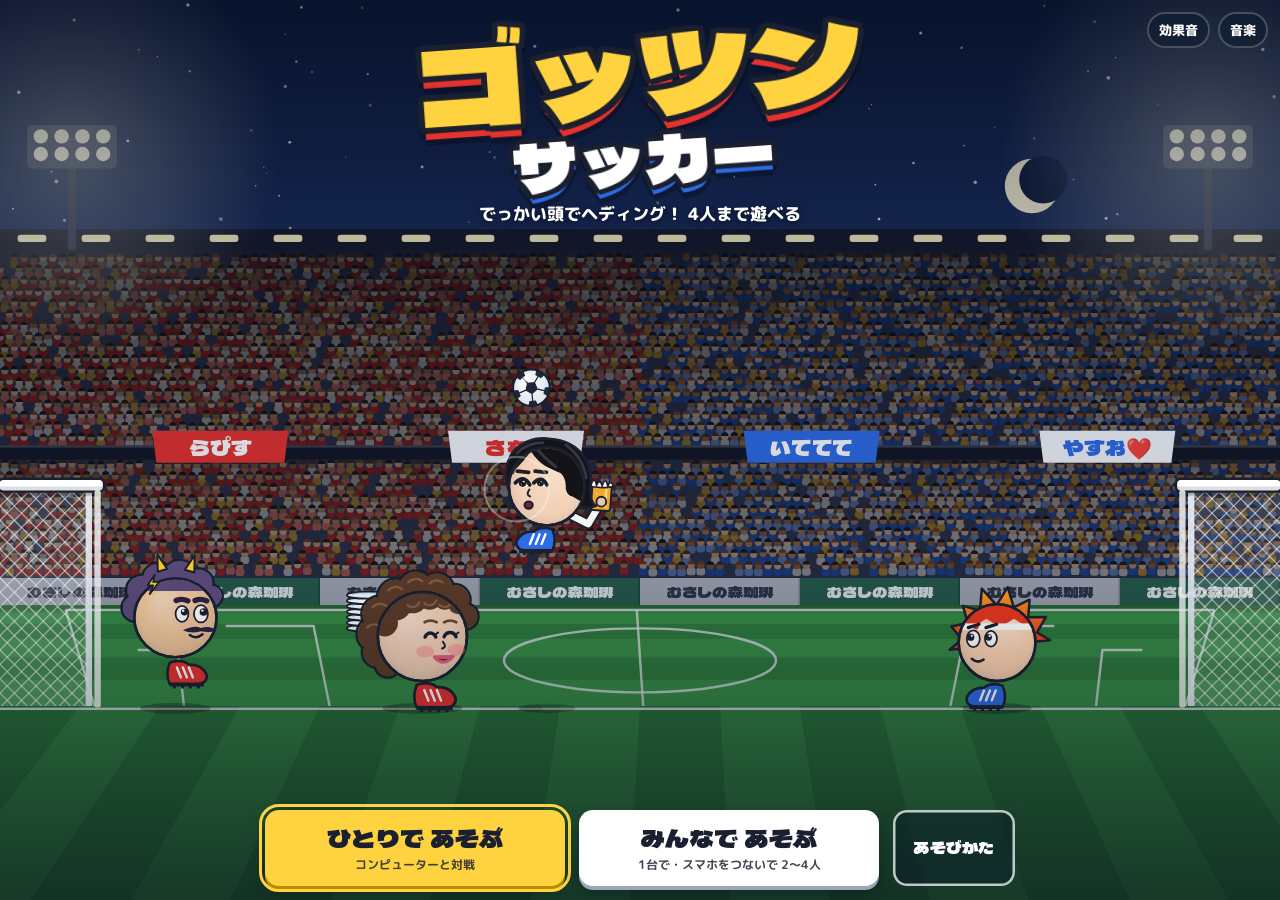
==== commit 5f971935: "新キャラ「ラピス」（洗い場いけよ）: Amazonギフトカード開封 - ちょっとぼてっとした、パーマのボブの女性。お皿をたくさん持っていて、けられると「ガシャーン」 - 説明: なぜか帰宅したはずなの" ====
--- a/index.html
+++ b/index.html
@@ -4,7 +4,7 @@
 <meta charset="utf-8">
 <meta name="viewport" content="width=device-width,initial-scale=1,maximum-scale=1,user-scalable=no,viewport-fit=cover">
 <meta name="theme-color" content="#1F5E3A">
-<meta name="gottsun-build" content="3d9f0ac9f2">
+<meta name="gottsun-build" content="87477e757c">
 <meta name="description" content="大きな頭でヘディング！4人まで遊べるあたまサッカー。CPU対戦、1台でみんなで、スマホを合言葉でつないで遊べます。">
 <title>ゴッツンサッカー</title>
 <link rel="icon" href="data:image/svg+xml,%3Csvg xmlns='http://www.w3.org/2000/svg' viewBox='0 0 100 100'%3E%3Ctext y='0.9em' font-size='90'%3E%E2%9A%BD%3C/text%3E%3C/svg%3E">
@@ -121,7 +121,7 @@
 .seg button:disabled{opacity:.4}
 
 /* ---------- character picker ---------- */
-.pick{display:grid;grid-template-columns:repeat(13,1fr);gap:4px}
+.pick{display:grid;grid-template-columns:repeat(14,1fr);gap:4px}
 .pick button{font-size:11px}
 .pick button{position:relative;display:flex;flex-direction:column;align-items:center;gap:2px;padding:6px 2px 6px;border-radius:14px;border:0;background:rgba(255,255,255,.07);box-shadow:inset 0 0 0 2px var(--chalk-faint);font:800 12px/1.2 var(--font-ui)}
 .pick canvas{width:100%;max-width:72px;aspect-ratio:1;height:auto}
@@ -527,7 +527,9 @@
 const HIT_STUN = 2.6;       // knocked down this long when the health runs out
 const HOT_T = 6;           // まっかっかヘッド
 const DRUNK_T = 5;
-const PRESENT_T = 4.6;     // 冷徹プレゼン: the slides are up this long (the meteors fall in the middle of it)         // のめのめ攻撃: tipsy this long
+const PRESENT_T = 4.6;
+const GIFT_T = 1.4;        // the gift card: peeling it open takes this long, then the amount shows
+const GIFT_AMOUNTS = [1000, 3000, 5000, 10000];     // 冷徹プレゼン: the slides are up this long (the meteors fall in the middle of it)         // のめのめ攻撃: tipsy this long
 const MUSCLE_T = 7;        // ムキムキうで lasts this long (the first part is the flex)
 const FIST_R = 0.4;        // the muscle fist, in head radii// ... for the team that let a goal in
 
@@ -571,6 +573,8 @@
     skin: '#F2CDAE', hair: '#17171C', hair2: '#3A3A44', look: 'curtain', blurb: '実は器用で何でも無難にこなせるタイプ' },
   { id: 'masato', name: 'まさと', type: 'イケメン', size: 1.0, body: 3, spd: 4, jmp: 3, kck: 3, sup: 'drink', mass: 1, beer: true,
     skin: '#F3D2B8', hair: '#141418', hair2: '#383842', look: 'masato', blurb: 'テニサーの長。お酒を手にすると。。。' },
+  { id: 'lapis', name: 'ラピス', type: '洗い場いけよ', size: 1.16, body: 4, spd: 3, jmp: 1, kck: 3, sup: 'gift', mass: 1.7, plates: true,
+    skin: '#F5D0B5', hair: '#5A3A28', hair2: '#8A5E42', look: 'lapis', blurb: 'なぜか帰宅したはずなのに、閉店後に控え室に必ず出現する。中学生の時にタバコを吸ってるのがバレたんだとか。。。' },
 ];
 const CHAR_IDX = Object.fromEntries(CHARS.map((c, i) => [c.id, i]));
 
@@ -585,6 +589,7 @@
   rocket:  { name: 'ロケットボール',   icon: '🚀', armed: true,  desc: '次にさわったボールが、相手ゴールを追いかけて飛んでいく' },
   wind:    { name: 'おおかぜ',         icon: '🌀', armed: false, desc: '相手ゴールに向かって大風。相手はおしもどされ、ボールは流される' },
   dazzle:  { name: 'ギラギラサングラス', icon: '😎', armed: false, desc: 'サングラスがピカッ！ 相手チームの左右が4秒間あべこべになる' },
+  gift:    { name: 'Amazonギフトカード開封', icon: '🎁', armed: false, desc: 'ペリペリ開封！ 1000円・3000円・5000円・10000円のどれかが出て、高いほど強い必殺技になる。10000円は全部のせ' },
   slide:   { name: '冷徹プレゼン',     icon: '📊', armed: false, desc: 'パワポを発動！ 冷徹な顔でスライドを見せつけると、相手チームの上に流星群がふりそそぐ' },
   drink:   { name: 'のめのめ攻撃',     icon: '🍺', armed: false, desc: '相手チーム全員にビールをのませる！ のまされた相手は5秒間よっぱらってフラフラ' },
   hot:     { name: 'まっかっかヘッド', icon: '🥵', armed: false, desc: '顔が真っ赤に！ 6秒間、頭がアツアツになって、当たったボールはロケットみたいに飛んでいく。さわった相手は「あちっ！」' },
@@ -710,7 +715,7 @@
     x: 0, y: 0, vx: 0, vy: 0, ground: true, scale: 1, r: HEAD_R,
     kick: { t: -1, seq: 0, hit: false, dir: 0 }, jumpBuf: 0, coyote: 0, landT: 0,
     gauge: 0.25, armed: 0, superSeq: 0,
-    frz: 0, stn: 0, big: 0, tiny: 0, dash: 0, giant: 0, conf: 0, pow: 0, stretch: 0, legK: 1, muscle: 0, hot: 0, drunk: 0, present: 0,
+    frz: 0, stn: 0, big: 0, tiny: 0, dash: 0, giant: 0, conf: 0, pow: 0, stretch: 0, legK: 1, muscle: 0, hot: 0, drunk: 0, present: 0, giftT: 0, giftAmt: 0, giftShow: 0, coinT: 0,
     hp: 1, hurtT: -9, burnT: -9, meteorT: -9,
     lastTouchT: -9, blink: 0,
     stats: { goals: 0, own: 0, touches: 0, shots: 0, supers: 0, items: 0 },
@@ -855,6 +860,7 @@
   separatePlayers(G);
   hitPlayers(G);
   stepMeteors(G, DT);
+  stepGifts(G, DT);
   if (!G.ball.held) {
     for (let s = 0; s < SUB; s++) ballSub(G, DT / SUB, s);
     stepFakes(G, DT);
@@ -922,6 +928,8 @@
   if (p.hot > 0) p.hot = Math.max(0, p.hot - dt);
   if (p.drunk > 0) p.drunk = Math.max(0, p.drunk - dt);
   if (p.present > 0) p.present = Math.max(0, p.present - dt);
+  if (p.giftShow > 0) p.giftShow = Math.max(0, p.giftShow - dt);
+  if (p.coinT > 0) p.coinT = Math.max(0, p.coinT - dt);
   // health: full again after a knock-down, and slowly back when left alone for a while
   if (p.hp < 1) {
     if (p.hp <= 0 && p.stn <= 0) p.hp = 1;
@@ -1064,6 +1072,12 @@
     p.giant = 8;
   } else if (kind === 'stretch') {
     p.stretch = 7;
+  } else if (kind === 'gift') {
+    // the amount is decided now (and shown when the card is open)
+    const r = G.rng();
+    p.giftAmt = r < 0.3 ? 1000 : r < 0.6 ? 3000 : r < 0.85 ? 5000 : 10000;
+    p.giftT = GIFT_T;
+    ev(G, 'gift', { p: p.i, amt: p.giftAmt });
   } else if (kind === 'slide') {
     p.present = PRESENT_T; p.meteorAcc = 0;
     ev(G, 'present', { p: p.i });
@@ -1474,6 +1488,7 @@
     if (!boom) for (const q of G.players) if (q.team !== m.team && touchesPlayer(q, m.x, m.y, 16)) { boom = true; break; }
     if (!boom) continue;
     const by = G.players[m.by] || null;
+    if (m.coin) ev(G, 'coin', { x: m.x | 0, y: Math.min(m.y, GROUND - 8) | 0 });
     for (const q of G.players) {
       if (q.team === m.team || q.stn > 0 || G.t - q.meteorT < 0.45) continue;
       if (touchesPlayer(q, m.x, m.y, 44)) { q.meteorT = G.t; hurt(G, by, q, 'meteor', m.x, m.y); }
@@ -1481,6 +1496,46 @@
     ev(G, 'meteor', { x: m.x | 0, y: Math.min(m.y, GROUND - 8) | 0 });
     G.meteors.splice(i, 1);
   }
+}
+
+// ---------- ラピス: the gift card ----------
+function stepGifts(G, dt) {
+  for (const p of G.players) {
+    if (p.giftT > 0) {
+      p.giftT -= dt;
+      if (p.giftT <= 0) { p.giftT = 0; applyGift(G, p, p.giftAmt); }
+    }
+    // ¥10,000: money rains on the other side
+    if (p.coinT > 0 && G.phase === 'play') {
+      p.coinAcc = (p.coinAcc || 0) + dt;
+      while (p.coinAcc >= 0.14) {
+        p.coinAcc -= 0.14;
+        const foes = G.players.filter(q => q.team !== p.team);
+        const half = p.team === 0 ? W / 2 + G.rng() * W / 2 : G.rng() * W / 2;
+        const aim = foes.length && G.rng() < 0.7 ? foes[Math.floor(G.rng() * foes.length)].x + (G.rng() - 0.5) * 300 : half;
+        const tx = clamp(aim, 30, W - 30), vy = 900 + G.rng() * 200, vx = (G.rng() - 0.5) * 240, tt = (GROUND + 40) / vy;
+        G.meteors.push({ id: ++G.meteorSeq, x: tx - vx * tt, y: -40, vx, vy, team: p.team, by: p.i, coin: 1 });
+      }
+    }
+  }
+}
+function applyGift(G, p, amt) {
+  const mates = G.players.filter(q => q.team === p.team), foes = G.players.filter(q => q.team !== p.team);
+  const oppSide = 1 - p.team;
+  p.giftShow = 1.6;
+  if (amt >= 1000) { p.dash = Math.max(p.dash, 5); p.hp = Math.min(1, p.hp + 0.3); }
+  if (amt >= 3000) { p.dash = Math.max(p.dash, 7); p.pow = Math.max(p.pow, 7); p.hp = 1; }
+  if (amt >= 5000) {
+    for (const q of mates) { q.dash = Math.max(q.dash, 7); q.pow = Math.max(q.pow, 7); }
+    G.goalFx[oppSide] = { k: 'big', t: 8 }; setGoalH(G, oppSide, GOAL_H_BIG);
+  }
+  if (amt >= 10000) {
+    for (const q of mates) { q.dash = Math.max(q.dash, 8); q.pow = Math.max(q.pow, 8); q.hp = 1; }
+    G.goalFx[oppSide] = { k: 'big', t: 10 };
+    for (const q of foes) { q.stn = Math.max(q.stn, 2); q.armed = 0; ev(G, 'bolt', { p: q.i }); }
+    p.coinT = 2.6; p.coinAcc = 0;
+  }
+  ev(G, 'giftWin', { p: p.i, amt });
 }
 
 // ---------- the イベント mode: something happens every so often ----------
@@ -1894,6 +1949,7 @@
     if (SUPERS[kind].armed) c.wantSuper = d < 300 && front && role === 'att';
     else if (kind === 'thunder' || kind === 'dazzle') c.wantSuper = foeNear && (ballOurHalf || attackThird);
     else if (kind === 'giant') c.wantSuper = (ballOurHalf && d < 420) || !!threat;
+    else if (kind === 'gift') c.wantSuper = d < 520 || !!threat;
     else if (kind === 'slide') c.wantSuper = foeNear || !!threat || attackThird;
     else if (kind === 'drink') c.wantSuper = (foeNear && (ballOurHalf || attackThird)) || !!threat;
     else if (kind === 'hot') c.wantSuper = (d < 420 && front) || !!threat;
@@ -2368,6 +2424,7 @@
   if (ch.limbs) drawLimbs(c, p, ch, G, t, fx, fy, kicking);
   if (p.muscle > 0) drawMuscleArm(c, p, ch, t, 'back');
   if (ch.beer) drawBeerArm(c, p, ch, G, t);
+  if (ch.plates) drawPlates(c, p, ch, G, t);
   if (!kicking) drawShoe(c, fx, fy, fa, p.face, team, p.scale);
   c.save();
   c.translate(p.x, p.y);
@@ -2423,6 +2480,7 @@
   c.restore();
   if (kicking) drawShoe(c, fx, fy, fa, p.face, team, p.scale);
   if (p.muscle > 0) drawMuscleArm(c, p, ch, t, 'front');
+  if (p.giftT > 0 || p.giftShow > 0) drawGift(c, p, t);
   // frozen: an ice block over everything
   if (p.frz > 0) {
     const a = Math.min(1, p.frz * 3);
@@ -2455,7 +2513,7 @@
 }
 
 function superColor(k) {
-  return { fire: '#FF6A1A', ice: '#6CD3FF', thunder: '#FFD21E', clone: '#B07BFF', giant: '#FFB21E', ghost: '#C9B8FF', rocket: '#FF4D6D', wind: '#5EE39A', dazzle: '#FFF27A', ramen: '#FFB347', stretch: '#FFC94D', muscle: '#FF9A6B', hot: '#FF4A3A', drink: '#F0A928', slide: '#7FB2FF' }[k] || '#FFFFFF';
+  return { fire: '#FF6A1A', ice: '#6CD3FF', thunder: '#FFD21E', clone: '#B07BFF', giant: '#FFB21E', ghost: '#C9B8FF', rocket: '#FF4D6D', wind: '#5EE39A', dazzle: '#FFF27A', ramen: '#FFB347', stretch: '#FFC94D', muscle: '#FF9A6B', hot: '#FF4A3A', drink: '#F0A928', slide: '#7FB2FF', gift: '#FFC93A' }[k] || '#FFFFFF';
 }
 
 function moodOf(p, G, t) {
@@ -2535,6 +2593,14 @@
 }
 function drawMeteors(c, G, t) {
   for (const m of G.meteors) {
+    if (m.coin) {
+      // a gold coin, spinning on its way down
+      const w = Math.abs(Math.cos(t * 9 + m.id)) * 18 + 4;
+      c.fillStyle = 'rgba(255,230,120,.35)'; circ(c, m.x, m.y, 26); c.fill();
+      ell(c, m.x, m.y, w, 20); fillOut(c, '#FFC93A', 2.5);
+      if (w > 10) { c.fillStyle = '#B07A10'; c.font = `900 22px ${FONT_UI}`; c.textAlign = 'center'; c.textBaseline = 'middle'; c.fillText('¥', m.x, m.y + 1); }
+      continue;
+    }
     const sp = Math.hypot(m.vx, m.vy) || 1, ux = m.vx / sp, uy = m.vy / sp, L = 150;
     const g = c.createLinearGradient(m.x, m.y, m.x - ux * L, m.y - uy * L);
     g.addColorStop(0, 'rgba(230,250,255,.95)'); g.addColorStop(0.4, 'rgba(120,200,255,.55)'); g.addColorStop(1, 'rgba(90,140,255,0)');
@@ -2543,6 +2609,56 @@
     c.fillStyle = 'rgba(160,220,255,.45)'; circ(c, m.x, m.y, 20); c.fill();
     starShape(c, m.x, m.y, 15, 6.5, t * 8 + m.id); fillOut(c, '#FFFFFF', 2.5);
   }
+}
+
+// ラピス: a tall stack of plates held up on one hand at the back, wobbling as she goes
+function drawPlates(c, p, ch, G, t) {
+  const r = p.r, f = p.face, k = Math.sqrt(p.scale);
+  const run = clamp(Math.abs(p.vx) / 300, 0, 1), wob = Math.sin(t * 11 + p.i) * 0.06 * run + clamp(-p.vx * f / 3000, -0.12, 0.12);
+  const S = [p.x - f * r * 0.55, p.y + r * 0.62], H = [p.x - f * r * 1.22, p.y - r * 0.05];
+  const w = 9 * k;
+  c.lineCap = 'round'; c.lineJoin = 'round';
+  c.strokeStyle = OUT; c.lineWidth = w + 5; c.beginPath(); c.moveTo(S[0], S[1]); c.lineTo(H[0] + f * 4, H[1] + r * 0.45); c.lineTo(H[0], H[1]); c.stroke();
+  c.strokeStyle = '#F2EFE6'; c.lineWidth = w; c.beginPath(); c.moveTo(S[0], S[1]); c.lineTo(H[0] + f * 4, H[1] + r * 0.45); c.lineTo(H[0], H[1]); c.stroke();
+  // the stack
+  c.save(); c.translate(H[0], H[1] - 4); c.rotate(wob * f);
+  const n = 7, pw = r * 0.95, ph = r * 0.13;
+  for (let i = 0; i < n; i++) {
+    const y = -i * ph * 0.95 - ph * 0.5, sway = Math.sin(t * 7 + i * 0.7) * run * i * 0.6;
+    ell(c, sway, y, pw / 2, ph * 0.62); fillOut(c, i % 2 ? '#FFFFFF' : '#F3F6FA', 2.2);
+    c.strokeStyle = 'rgba(80,140,200,.55)'; c.lineWidth = 1.6; c.beginPath(); c.ellipse(sway, y - 1, pw * 0.36, ph * 0.3, 0, Math.PI * 1.05, Math.PI * 1.95); c.stroke();
+  }
+  c.restore();
+  circ(c, H[0], H[1], w * 0.75); fillOut(c, ch.skin, 2.4);
+}
+// the gift card above ラピス: peeled open, then the amount
+function drawGift(c, p, t) {
+  const x = p.x, y = p.y - p.r - 120;
+  c.save(); c.translate(x, y);
+  if (p.giftT > 0) {
+    const u = 1 - p.giftT / GIFT_T, shake = Math.sin(t * 40) * 3 * (1 - u);
+    c.translate(shake, 0);
+    // the card
+    const w = 150, h = 92;
+    rrect(c, -w / 2, -h / 2, w, h, 12); fillOut(c, '#FFF6E0', 3);
+    c.fillStyle = '#E5322D'; c.fillRect(-w / 2 + 18, -h / 2, 14, h); c.fillRect(-w / 2, -6, w, 12);
+    c.fillStyle = '#1B2030'; c.font = `900 18px ${FONT_UI}`; c.textAlign = 'center'; c.textBaseline = 'middle'; c.fillText('GIFT CARD', 14, -24);
+    // the silver scratch strip being peeled away
+    const peel = clamp(u * 1.3, 0, 1);
+    c.fillStyle = '#C8CDD6'; c.fillRect(-w / 2 + 40 + (w - 52) * peel, 12, (w - 52) * (1 - peel), 24);
+    c.fillStyle = '#1B2030'; c.font = `900 18px ${FONT_UI}`; c.fillText('¥ ?????', 18, 24);
+    if (u > 0.2) { c.fillStyle = `rgba(255,255,255,${0.6 * Math.sin(t * 20) ** 2})`; starShape(c, -w / 2 + 40 + (w - 52) * peel, 20, 12, 4, t * 6); c.fill(); }
+    outlined(c, 'ペリペリ…', 0, -h / 2 - 22, 24, '#FFFFFF', 5);
+  } else {
+    const amt = p.giftAmt, big = amt >= 10000, k = Math.min(1, (1.6 - p.giftShow) / 0.15);
+    c.scale(0.6 + 0.4 * k, 0.6 + 0.4 * k);
+    const label = '¥' + amt.toLocaleString('ja-JP');
+    const col = amt >= 10000 ? '#FFD23A' : amt >= 5000 ? '#FFB347' : amt >= 3000 ? '#BFE6FF' : '#E6E6E6';
+    if (big) { const g = c.createRadialGradient(0, 0, 10, 0, 0, 130); g.addColorStop(0, 'rgba(255,230,120,.7)'); g.addColorStop(1, 'rgba(255,230,120,0)'); c.fillStyle = g; circ(c, 0, 0, 130); c.fill(); }
+    outlined(c, label, 0, 0, big ? 64 : 48, col, 9);
+    outlined(c, amt >= 10000 ? '大当たり！！' : amt >= 5000 ? 'あたり！' : amt >= 3000 ? 'まあまあ' : 'しょぼ…', 0, big ? 46 : 38, 24, '#FFFFFF', 5);
+  }
+  c.restore();
 }
 
 // a glass beer mug, in units where the mug is about s tall (drawn around its middle)
@@ -2767,6 +2883,14 @@
     for (const [x0, y0, x1, y1, x2, y2] of [[-1.16, -0.05, -0.98, 0.22, -1.1, 0.5], [-0.92, -0.72, -0.66, -0.6, -0.74, -0.3], [-0.36, -1.08, -0.1, -0.94, 0.12, -1.06], [0.62, -1.0, 0.86, -0.86, 0.98, -0.6]]) {
       c.beginPath(); c.moveTo(x0, y0); c.quadraticCurveTo(x1, y1, x2, y2); c.stroke();
     }
+  } else if (look === 'lapis') {
+    // a soft, permed bob in brown, curls all round
+    c.fillStyle = ch.hair;
+    const curls = [[-1.0, 0.35, 0.36], [-1.08, -0.05, 0.4], [-0.95, -0.5, 0.42], [-0.6, -0.88, 0.42], [-0.15, -1.06, 0.42], [0.32, -1.04, 0.4], [0.72, -0.82, 0.36], [0.96, -0.45, 0.3], [-0.78, 0.62, 0.3]];
+    for (const [x, y, rr] of curls) { circ(c, x, y, rr); c.lineWidth = lw; c.strokeStyle = OUT; c.stroke(); }
+    for (const [x, y, rr] of curls) { circ(c, x, y, rr - lw / 2); c.fill(); }
+    c.strokeStyle = ch.hair2; c.lineWidth = lw * 0.9;
+    for (const [x, y, rr] of curls.slice(1, 6)) { c.beginPath(); c.arc(x, y, rr * 0.55, -2.4, -0.9); c.stroke(); }
   } else if (look === 'masato') {
     // neat black hair with volume on top, over the ears, the ends flicking out
     c.beginPath();
@@ -2882,6 +3006,12 @@
     c.strokeStyle = ch.hair2; c.lineWidth = lw * 0.8;
     c.beginPath(); c.moveTo(-0.45, -0.95); c.quadraticCurveTo(-0.2, -0.72, -0.02, -0.86); c.stroke();
     c.beginPath(); c.moveTo(0.22, -0.98); c.quadraticCurveTo(0.46, -0.76, 0.64, -0.9); c.stroke();
+  } else if (look === 'lapis') {
+    // curly bangs swept to one side
+    c.fillStyle = ch.hair;
+    for (const [x, y, rr] of [[-0.6, -0.72, 0.36], [-0.22, -0.86, 0.34], [0.16, -0.9, 0.3], [0.5, -0.86, 0.26], [0.8, -0.72, 0.22], [-0.85, -0.3, 0.3]]) { circ(c, x, y, rr); c.fill(); }
+    c.strokeStyle = ch.hair2; c.lineWidth = lw * 0.9;
+    for (const [x, y] of [[-0.22, -0.86], [0.16, -0.9], [0.5, -0.86]]) { c.beginPath(); c.arc(x, y + 0.04, 0.16, 0.3, 2.4); c.stroke(); }
   } else if (look === 'masato') {
     // a center part; the bangs sweep out to both sides and flick up at the ends
     c.beginPath(); c.moveTo(-1.1, -1.2); c.lineTo(1.1, -1.2); c.lineTo(1.1, -0.2);
@@ -2995,6 +3125,7 @@
   if (look === 'longhair') { drawLongFace(c, lw, t, lx, ly, mood); return; }
   if (look === 'curtain') { drawKitaFace(c, lw, t, lx, ly, mood, hot); return; }
   if (look === 'masato') { drawMasatoFace(c, lw, t, lx, ly, mood); return; }
+  if (look === 'lapis') { drawLapisFace(c, lw, t, lx, ly, mood); return; }
   // cheeks
   if (look === 'bob' || look === 'ghost' || look === 'sumo') {
     c.fillStyle = look === 'sumo' ? 'rgba(255,120,120,.45)' : 'rgba(255,140,170,.5)';
@@ -3181,6 +3312,49 @@
     c.beginPath(); c.moveTo(mx - 0.08, my + 0.07); c.quadraticCurveTo(mx, my + 0.1, mx + 0.08, my + 0.07); c.stroke();
     c.beginPath(); c.arc(mx - 0.2, my - 0.02, 0.03, -0.6, 1.4); c.stroke();
     c.beginPath(); c.arc(mx + 0.21, my - 0.03, 0.03, 1.7, 3.8); c.stroke();
+  }
+}
+// ラピス: round cheeks, cheerful crescent eyes, pink lips
+function drawLapisFace(c, lw, t, lx, ly, mood) {
+  const eyes = [[0.18, -0.02, 0.9], [0.62, -0.02, 1]];
+  c.lineCap = 'round'; c.lineJoin = 'round';
+  c.fillStyle = 'rgba(255,120,130,.42)'; ell(c, 0.76, 0.3, 0.2, 0.13); c.fill(); ell(c, 0.06, 0.34, 0.2, 0.13); c.fill();
+  for (const [ex, ey, sz] of eyes) {
+    if (mood === 'dizzy') {
+      c.strokeStyle = OUT; c.lineWidth = lw * 0.9; c.beginPath();
+      for (let k = 0; k < 18; k++) { const a = k * 0.7 + t * 9, rr = 0.02 + k * 0.008; c.lineTo(ex + Math.cos(a) * rr, ey + Math.sin(a) * rr); }
+      c.stroke(); continue;
+    }
+    if (mood === 'up' || mood === 'yell' || mood === 'sad' || mood === 'cold') {
+      ell(c, ex, ey, 0.14 * sz, 0.17 * sz); fillOut(c, '#FFFFFF', lw * 0.7);
+      c.fillStyle = '#3A2418'; circ(c, ex + lx * 0.05, ey + ly * 0.04, 0.085 * sz); c.fill();
+      c.fillStyle = '#FFFFFF'; circ(c, ex + lx * 0.05 - 0.03, ey - 0.04, 0.025); c.fill();
+      continue;
+    }
+    // happy crescents with lashes
+    c.strokeStyle = OUT; c.lineWidth = lw * 1.4;
+    c.beginPath(); c.arc(ex, ey + 0.07, 0.14 * sz, Math.PI * 1.1, Math.PI * 1.9); c.stroke();
+    c.lineWidth = lw * 0.8;
+    c.beginPath(); c.moveTo(ex + 0.12 * sz, ey - 0.02); c.lineTo(ex + 0.19 * sz, ey - 0.07); c.stroke();
+  }
+  // gentle brows
+  c.strokeStyle = 'rgba(90,58,40,.9)'; c.lineWidth = lw * 1.1;
+  for (const [ex, ey] of eyes) { c.beginPath(); c.moveTo(ex - 0.13, ey - 0.3); c.quadraticCurveTo(ex, ey - 0.37, ex + 0.14, ey - 0.3); c.stroke(); }
+  // nose
+  c.lineWidth = lw * 0.8; c.strokeStyle = OUT;
+  c.beginPath(); c.moveTo(0.46, 0.12); c.quadraticCurveTo(0.56, 0.24, 0.44, 0.27); c.stroke();
+  const mx = 0.47, my = 0.5;
+  if (mood === 'yell' || mood === 'up' || mood === 'dizzy') {
+    ell(c, mx, my + 0.02, 0.12, mood === 'yell' ? 0.13 : 0.09); fillOut(c, '#A8324A', lw * 0.8);
+  } else if (mood === 'sad' || mood === 'cold') {
+    c.lineWidth = lw * 1.2; c.strokeStyle = '#C24A62';
+    c.beginPath(); c.moveTo(mx - 0.13, my + 0.06); c.quadraticCurveTo(mx, my - 0.03, mx + 0.14, my + 0.05); c.stroke();
+  } else {
+    // a big smile with pink lips
+    c.beginPath(); c.moveTo(mx - 0.2, my - 0.04); c.quadraticCurveTo(mx, my + (mood === 'joy' ? 0.28 : 0.2), mx + 0.22, my - 0.05); c.closePath();
+    c.fillStyle = '#8A2438'; c.fill();
+    c.save(); c.clip(); c.fillStyle = '#FFFFFF'; c.fillRect(mx - 0.25, my - 0.08, 0.5, 0.07); c.restore();
+    c.strokeStyle = '#E0607A'; c.lineWidth = lw * 1.3; c.stroke();
   }
 }
 // まさと: calm, clear eyes with a glint, straight brows and an easy smile (イケメン)
@@ -3805,6 +3979,10 @@
     wind() { noise({ ft: 'bandpass', f: 300, f2: 1100, d: 1.6, v: 0.3, q: 0.5, a: 0.2 }); },
     dazzle() { for (let i = 0; i < 6; i++) tone({ f: 1400 + i * 380, d: 0.18, v: 0.06, at: i * 0.035, type: 'triangle' }); tone({ f: 300, f2: 2400, d: 0.35, v: 0.06, type: 'sine' }); },
     stretch() { tone({ f: 260, f2: 1300, d: 0.7, v: 0.12, type: 'sine', vib: 6, vibD: 25 }); tone({ f: 520, f2: 2000, d: 0.5, v: 0.05, type: 'triangle', at: 0.15 }); },
+    peel() { for (let i = 0; i < 6; i++) noise({ ft: 'highpass', f: 2600 + i * 300, d: 0.05, v: 0.12, at: i * 0.17 }); },
+    jackpot() { for (const [f, at] of [[784, 0], [988, 0.1], [1175, 0.2], [1568, 0.32], [1976, 0.46]]) tone({ f, d: 0.3, v: 0.11, at, type: 'square' }); for (let i = 0; i < 8; i++) tone({ f: 2400 + (i % 3) * 400, d: 0.08, v: 0.05, at: 0.5 + i * 0.06, type: 'triangle' }); },
+    coin() { if (!rate('coin', 0.06)) return; tone({ f: 1976, d: 0.08, v: 0.08, type: 'square' }); tone({ f: 2637, d: 0.18, v: 0.07, type: 'square', at: 0.06 }); },
+    plate() { noise({ ft: 'highpass', f: 3500, d: 0.25, v: 0.25 }); for (let i = 0; i < 4; i++) tone({ f: 2200 + i * 520, d: 0.06, v: 0.05, at: i * 0.03, type: 'triangle' }); },
     event() { for (const [f, at] of [[523, 0], [659, 0.08], [784, 0.16], [1047, 0.26]]) tone({ f, d: 0.2, v: 0.09, at, type: 'square' }); noise({ ft: 'bandpass', f: 1800, d: 0.4, v: 0.1, at: 0.1 }); },
     present() { noise({ ft: 'highpass', f: 3000, d: 0.04, v: 0.25 }); tone({ f: 880, d: 0.08, v: 0.1, type: 'square', at: 0.02 }); tone({ f: 330, f2: 1650, d: 0.6, v: 0.07, type: 'sine', at: 0.1 }); },
     meteor() { if (!rate('meteor', 0.07)) return; noise({ ft: 'lowpass', f: 1800, f2: 300, d: 0.3, v: 0.28 }); tone({ f: 1800, f2: 400, d: 0.18, v: 0.05, type: 'triangle' }); },
@@ -4370,11 +4548,11 @@
     t: 's', q: seq, T: r3(G.t), ph: PH[G.phase], pt: r2(G.phaseT), ck: r2(G.clock), ot: G.ot ? 1 : 0, sc: G.score, ep: G.epoch,
     b: [r0(b.x), r0(b.y), r0(b.vx), r0(b.vy), r2(b.rot), b.held ? 1 : 0, Math.max(0, MODES.indexOf(b.mode)), r2(b.modeT), b.modeTeam, b.last, b.r, b.ghostP, r2(b.heatT || 0)],
     f: G.fakes.map(f => [f.id, r0(f.x), r0(f.y), r0(f.vx), r0(f.vy)]),
-    mt: G.meteors.map(m => [m.id, r0(m.x), r0(m.y), r0(m.vx), r0(m.vy), m.team]),
+    mt: G.meteors.map(m => [m.id, r0(m.x), r0(m.y), r0(m.vx), r0(m.vy), m.team, m.coin ? 1 : 0]),
     xb: G.extra.map(b => [b.id, r0(b.x), r0(b.y), r0(b.vx), r0(b.vy), r2(b.rot)]),
     ic: r2(G.iceT), gv: r2(G.lowGravT),
     p: G.players.map(p => [r0(p.x), r0(p.y), r0(p.vx), r0(p.vy), p.ground ? 1 : 0, p.kick.t >= 0 ? r3(p.kick.t) : -1, p.kick.seq,
-      r2(p.gauge), r2(p.armed), r2(p.frz), r2(p.stn), r2(p.big), r2(p.tiny), r2(p.dash), r2(p.giant), r2(p.scale), p.away ? 1 : 0, r2(p.landT || 0), r2(p.conf), r2(p.pow), r2(p.stretch), r3(p.legK), r2(p.muscle), r2(p.hp), r2(p.hot), r2(p.drunk), r2(p.present)]),
+      r2(p.gauge), r2(p.armed), r2(p.frz), r2(p.stn), r2(p.big), r2(p.tiny), r2(p.dash), r2(p.giant), r2(p.scale), p.away ? 1 : 0, r2(p.landT || 0), r2(p.conf), r2(p.pow), r2(p.stretch), r3(p.legK), r2(p.muscle), r2(p.hp), r2(p.hot), r2(p.drunk), r2(p.present), r2(p.giftT), p.giftAmt, r2(p.giftShow)]),
     it: G.items.map(i => [i.id, ITEM_KEYS.indexOf(i.k), r0(i.x), r0(i.y), r2(i.t)]),
     gh: G.goalH, gx: G.goalFx.map(f => [f.k, r2(f.t)]), bb: r2(G.bigBallT), fl: r2(G.floatT), wd: [G.wind.team, r2(G.wind.t)],
     lg: G.lastGoal ? [G.lastGoal.team, G.lastGoal.p, G.lastGoal.own ? 1 : 0] : null,
@@ -4404,7 +4582,7 @@
   // players: effects for everyone; positions only for the ones this phone does not move
   s.p.forEach((a, i) => {
     const p = G.players[i]; if (!p) return;
-    p.gauge = a[7]; p.armed = a[8]; p.frz = a[9]; p.stn = a[10]; p.big = a[11]; p.tiny = a[12]; p.dash = a[13]; p.giant = a[14]; p.away = !!a[16]; p.conf = a[18] || 0; p.pow = a[19] || 0; p.stretch = a[20] || 0; p.muscle = a[22] || 0; p.hp = a[23] == null ? 1 : a[23]; p.hot = a[24] || 0; p.drunk = a[25] || 0; p.present = a[26] || 0;
+    p.gauge = a[7]; p.armed = a[8]; p.frz = a[9]; p.stn = a[10]; p.big = a[11]; p.tiny = a[12]; p.dash = a[13]; p.giant = a[14]; p.away = !!a[16]; p.conf = a[18] || 0; p.pow = a[19] || 0; p.stretch = a[20] || 0; p.muscle = a[22] || 0; p.hp = a[23] == null ? 1 : a[23]; p.hot = a[24] || 0; p.drunk = a[25] || 0; p.present = a[26] || 0; p.giftT = a[27] || 0; p.giftAmt = a[28] || 0; p.giftShow = a[29] || 0;
     if (p.i !== myIdx) {
       p.scale = a[15]; p.r = HEAD_R * p.scale; p.landT = a[17]; p.legK = a[21] || targetLeg(p);
       if (a[5] >= 0) { if (p.kick.seq !== a[6] || p.kick.t < 0) { p.kick.seq = a[6]; p.kick.t = a[5]; } } else p.kick.t = -1;
@@ -4418,7 +4596,7 @@
     if (e.k === 'knock' || e.k === 'bump') { const p = G.players[e.p]; if (p && p.owned && e.ep === NetSync.epoch) { p.vx = e.vx; p.vy = e.vy; p.ground = false; } }
     // own jumps, swings and supers were already shown here
     const ownP = i => G.players[i] && G.players[i].owned;
-    if (((e.k === 'super' || e.k === 'swing' || e.k === 'flex' || e.k === 'boil' || e.k === 'cheers' || e.k === 'present') && ownP(e.p)) || (e.k === 'drunk' && ownP(e.by))) continue;
+    if (((e.k === 'super' || e.k === 'swing' || e.k === 'flex' || e.k === 'boil' || e.k === 'cheers' || e.k === 'present' || e.k === 'gift') && ownP(e.p)) || (e.k === 'drunk' && ownP(e.by))) continue;
     onEvent(e, true);
   }
   // a reset the events did not carry (or the first picture after joining mid-match)
@@ -4454,7 +4632,7 @@
   // the fakes
   G.fakes = s.f.map(a => ({ id: a[0], x: a[1] + a[3] * age, y: a[2] + a[4] * age, vx: a[3], vy: a[4], r: G.ball.r, rot: 0, av: 0 }));
   G.extra = (s.xb || []).map(a => Object.assign(newBall(a[1] + a[3] * age, a[2] + a[4] * age), { id: a[0], vx: a[3], vy: a[4], rot: a[5], r: G.ball.r, held: false, extra: true }));
-  G.meteors = (s.mt || []).map(a => ({ id: a[0], x: a[1] + a[3] * age, y: a[2] + a[4] * age, vx: a[3], vy: a[4], team: a[5] })).filter(m => m.y < GROUND);
+  G.meteors = (s.mt || []).map(a => ({ id: a[0], x: a[1] + a[3] * age, y: a[2] + a[4] * age, vx: a[3], vy: a[4], team: a[5], coin: a[6] })).filter(m => m.y < GROUND);
   // the ball: run it forward from the picture, bouncing off the walls and off this phone's own player
   const sb = s.b, b = G.ball;
   b.held = !!sb[5]; b.mode = MODES[sb[6]] || ''; b.modeT = Math.max(0, sb[7] - age); b.modeTeam = sb[8]; b.last = sb[9]; b.ghostP = sb[11] == null ? -1 : sb[11]; b.heatT = sb[12] || 0;
@@ -4745,6 +4923,15 @@
     case 'shot': if (P) { ring(G.ball.x, G.ball.y, superColor(e.s), 16, 110, 0.4, 8); S('shot', e.s); FX.shake = Math.max(FX.shake, 0.3); } break;
     case 'bolt': if (P) { bolt(P.x); FX.flash = 0.7; FX.flashCol = '#FFF8C0'; puff(P.x, P.y - P.r, 8, '#FFE14D', 260, 0, 7, 0.4, 'star'); S('bolt'); } break;
     case 'ramen': if (P) { floatText(P.x, P.y - P.r - 46, '🍜 元気！', '#FFE1B0', 30, 1.2); puff(P.x, P.y - P.r * 0.6, 10, '#FFFFFF', 120, 40, 10, 0.9, 'smoke'); puff(P.x, P.y, 8, '#FFB347', 260, 30, 6, 0.5, 'star'); S('ramen'); } break;
+    case 'gift': if (P) { S('peel'); } break;
+    case 'giftWin': if (P) {
+      const amt = e.amt || 0, big = amt >= 10000;
+      FX.banner = { text: (big ? '💰 ' : '🎁 ') + '¥' + amt.toLocaleString('ja-JP') + (big ? ' 大当たり！' : amt >= 5000 ? ' あたり！' : amt >= 3000 ? ' まあまあ' : ' しょぼ…'), sub: M.label[P.i] || P.name, t: 0, max: 1.6, col: big ? '#B8860B' : TEAM_COL[P.team].deep, dir: P.team ? -1 : 1, size: big ? 60 : 48 };
+      if (amt >= 5000) puff(P.x, P.y - P.r - 100, big ? 40 : 18, '#FFD740', 420, 120, 8, 1.2, 'confetti');
+      if (big) { FX.flash = 0.5; FX.flashCol = '#FFF3B0'; FX.shake = Math.max(FX.shake, 0.3); }
+      S(big ? 'jackpot' : amt >= 5000 ? 'item' : 'click');
+    } break;
+    case 'coin': puff(e.x, e.y, 6, '#FFD23A', 260, 60, 6, 0.4, 'star'); S('coin'); break;
     case 'event': { const evd = EVENTS[e.ek]; if (evd) { FX.banner = { text: evd.text, sub: 'イベント発生！', t: 0, max: 1.8, col: '#7A3FC2', dir: 1, size: 54 }; S('event'); } break; }
     case 'present': if (P) { floatText(P.x, P.y - P.r - 54, 'では、始めます。', '#CFE3FF', 32, 1.2); FX.flash = 0.35; FX.flashCol = '#DDEBFF'; S('present'); } break;
     case 'meteor': puff(e.x, e.y, 9, '#DFF4FF', 320, 80, 7, 0.45, 'star'); ring(e.x, e.y, 'rgba(160,220,255,.9)', 10, 70, 0.3, 6); S('meteor'); break;
@@ -4754,7 +4941,7 @@
     case 'sizzle': ring(e.x, e.y, '#FF6A2A', 12, 70, 0.3, 7); puff(e.x, e.y, 8, '#FFB347', 300, 40, 7, 0.4, 'flame'); S('sizzle'); break;
     case 'flex': if (P) { floatText(P.x, P.y - P.r - 50, 'ムキッ！', '#FFE1B0', 40, 1.0); ring(P.x, P.y, '#FFB07A', 30, 160, 0.45, 9); S('flex'); } break;
     case 'punch': floatText(e.x, e.y - 40, 'ドン！', '#FFFFFF', 38, 0.7); puff(e.x, e.y, 10, '#FFE9A0', 360, 0, 7, 0.35, 'star'); ring(e.x, e.y, '#FFB07A', 14, 80, 0.3, 7); FX.shake = Math.max(FX.shake, 0.22); S('punch'); break;
-    case 'hit': if (P) { floatText(e.x, e.y - 30, e.how === 'punch' ? 'バキッ！' : e.how === 'burn' ? 'あちっ！' : e.how === 'meteor' ? 'ドカッ' : 'ゴツッ', e.how === 'burn' ? '#FFC2A8' : '#FFFFFF', e.how === 'punch' ? 34 : 28, 0.6); puff(e.x, e.y, 6, '#FFE14D', 260, 40, 6, 0.35, 'star'); P.hitAt = G.t; S('hit', e.how === 'punch' ? 1 : 0); } break;
+    case 'hit': if (P) { floatText(e.x, e.y - 30, e.how === 'punch' ? 'バキッ！' : e.how === 'burn' ? 'あちっ！' : e.how === 'meteor' ? 'ドカッ' : 'ゴツッ', e.how === 'burn' ? '#FFC2A8' : '#FFFFFF', e.how === 'punch' ? 34 : 28, 0.6); puff(e.x, e.y, 6, '#FFE14D', 260, 40, 6, 0.35, 'star'); P.hitAt = G.t; S('hit', e.how === 'punch' ? 1 : 0); if (CHARS[P.char].plates) { floatText(P.x - P.face * P.r, P.y - P.r * 1.4, 'ガシャーン', '#FFFFFF', 26, 0.7); puff(P.x - P.face * P.r * 1.2, P.y - P.r * 0.4, 10, '#F3F6FA', 300, 120, 6, 0.6, 'confetti'); S('plate'); } } break;
     case 'ko': if (P) { floatText(P.x, P.y - P.r - 60, 'ダウン！', '#FF8A8A', 42, 1.4); puff(P.x, P.y - P.r, 12, '#FFE14D', 300, 80, 9, 0.7, 'star'); FX.shake = Math.max(FX.shake, 0.3); S('ko'); } break;
     case 'slip': if (P) { floatText(e.x, e.y - 46, 'すりぬけ！', '#E6DDFF', 30, 0.9); puff(e.x, e.y, 10, '#D9CCFF', 220, 20, 7, 0.5); S('slip'); } break;
     case 'freeze': if (P) { puff(P.x, P.y, 14, '#DFF7FF', 300, 60, 8, 0.6, 'snow'); S('freeze'); } break;
@@ -5601,7 +5788,7 @@
 
 // ---------- a newer version on the site: take it by itself ----------
 // phones keep an open page (and the site's page) for a long time, so look now and then and reload on the title screen
-var BUILD_ID = '3d9f0ac9f2';
+var BUILD_ID = '87477e757c';
 var Updater = {
   busy: false, pending: false,
   safe() {
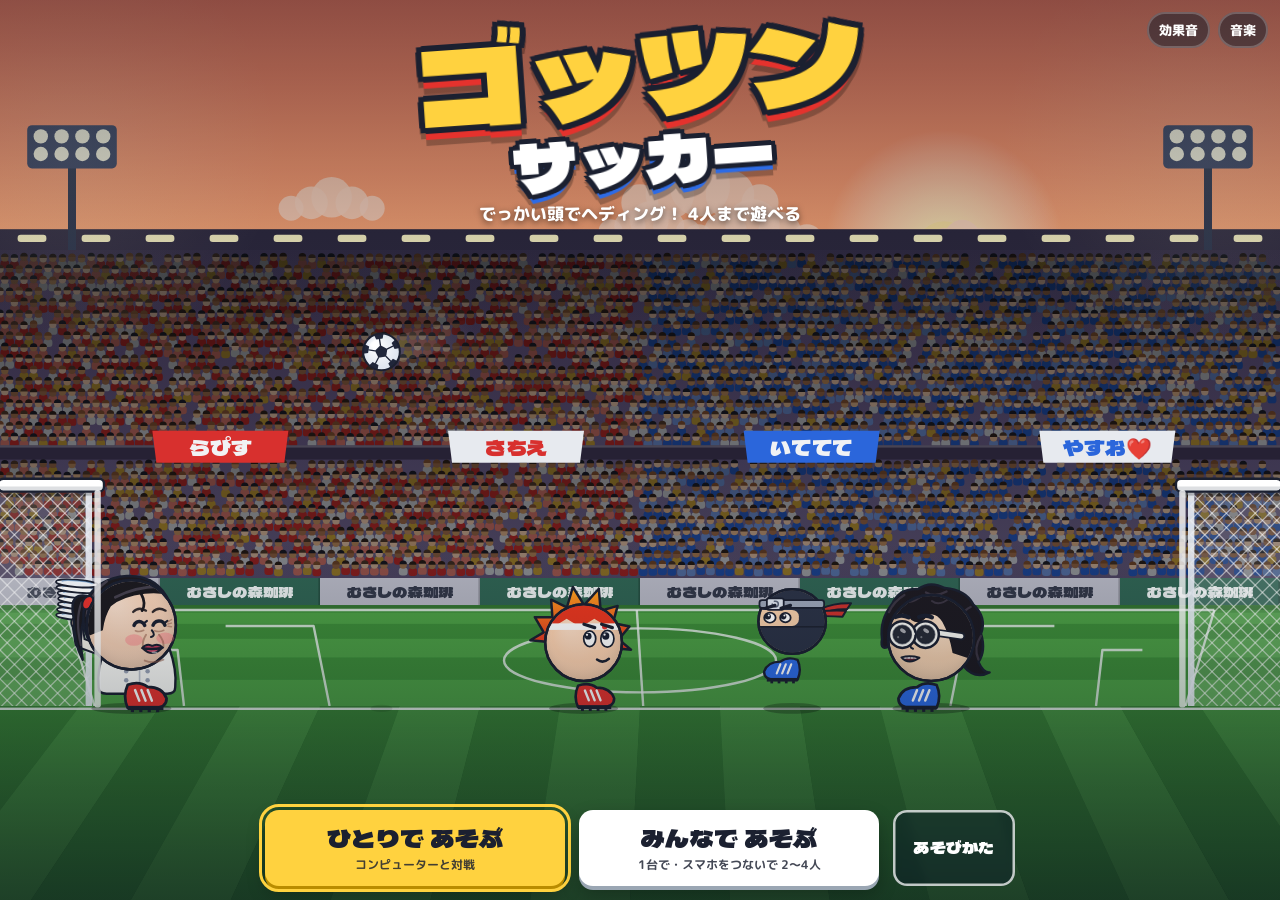
==== commit 2bfdeb0d: "ラピスの見た目: 黒髪のポニーテール・たらこ唇・白いコックコート・少し年上に - 髪を黒にして、赤いゴムでまとめたポニーテール（走ったりとんだりすると揺れる） - ぷっくりした厚い唇 - 白いダブルの" ====
--- a/index.html
+++ b/index.html
@@ -4,7 +4,7 @@
 <meta charset="utf-8">
 <meta name="viewport" content="width=device-width,initial-scale=1,maximum-scale=1,user-scalable=no,viewport-fit=cover">
 <meta name="theme-color" content="#1F5E3A">
-<meta name="gottsun-build" content="87477e757c">
+<meta name="gottsun-build" content="3b5638ce03">
 <meta name="description" content="大きな頭でヘディング！4人まで遊べるあたまサッカー。CPU対戦、1台でみんなで、スマホを合言葉でつないで遊べます。">
 <title>ゴッツンサッカー</title>
 <link rel="icon" href="data:image/svg+xml,%3Csvg xmlns='http://www.w3.org/2000/svg' viewBox='0 0 100 100'%3E%3Ctext y='0.9em' font-size='90'%3E%E2%9A%BD%3C/text%3E%3C/svg%3E">
@@ -573,8 +573,8 @@
     skin: '#F2CDAE', hair: '#17171C', hair2: '#3A3A44', look: 'curtain', blurb: '実は器用で何でも無難にこなせるタイプ' },
   { id: 'masato', name: 'まさと', type: 'イケメン', size: 1.0, body: 3, spd: 4, jmp: 3, kck: 3, sup: 'drink', mass: 1, beer: true,
     skin: '#F3D2B8', hair: '#141418', hair2: '#383842', look: 'masato', blurb: 'テニサーの長。お酒を手にすると。。。' },
-  { id: 'lapis', name: 'ラピス', type: '洗い場いけよ', size: 1.16, body: 4, spd: 3, jmp: 1, kck: 3, sup: 'gift', mass: 1.7, plates: true,
-    skin: '#F5D0B5', hair: '#5A3A28', hair2: '#8A5E42', look: 'lapis', blurb: 'なぜか帰宅したはずなのに、閉店後に控え室に必ず出現する。中学生の時にタバコを吸ってるのがバレたんだとか。。。' },
+  { id: 'lapis', name: 'ラピス', type: '洗い場いけよ', size: 1.16, leg: 1.4, body: 4, spd: 3, jmp: 1, kck: 3, sup: 'gift', mass: 1.7, plates: true,
+    skin: '#F5D0B5', hair: '#1C1A1F', hair2: '#45404D', look: 'lapis', blurb: 'なぜか帰宅したはずなのに、閉店後に控え室に必ず出現する。中学生の時にタバコを吸ってるのがバレたんだとか。。。' },
 ];
 const CHAR_IDX = Object.fromEntries(CHARS.map((c, i) => [c.id, i]));
 
@@ -2614,6 +2614,21 @@
 // ラピス: a tall stack of plates held up on one hand at the back, wobbling as she goes
 function drawPlates(c, p, ch, G, t) {
   const r = p.r, f = p.face, k = Math.sqrt(p.scale);
+  // a white chef coat: double-breasted, a black neckerchief at the top
+  {
+    const [hx] = pivotOf(p), top = p.y + r * 0.5, bot = p.y + footOff(p) - FOOT_R * 1.1, tw = r * 0.72, bw = r * 0.86;
+    c.beginPath();
+    c.moveTo(hx - tw, top); c.lineTo(hx + tw, top);
+    c.quadraticCurveTo(hx + bw * 1.05, (top + bot) / 2, hx + bw, bot - 8);
+    c.quadraticCurveTo(hx + bw, bot, hx + bw - 10, bot);
+    c.lineTo(hx - bw + 10, bot); c.quadraticCurveTo(hx - bw, bot, hx - bw, bot - 8);
+    c.quadraticCurveTo(hx - bw * 1.05, (top + bot) / 2, hx - tw, top); c.closePath();
+    fillOut(c, '#FAFAF6', 3);
+    c.fillStyle = '#9AA3B5';
+    for (const dx of [-0.24, 0.24]) for (let yy = p.y + r * 1.04; yy < bot - 6; yy += r * 0.2) { circ(c, hx + f * dx * r, yy, 2.6 * k); c.fill(); }
+    c.strokeStyle = 'rgba(150,160,180,.6)'; c.lineWidth = 2;
+    c.beginPath(); c.moveTo(hx + f * r * 0.06, p.y + r * 0.98); c.lineTo(hx + f * r * 0.06, bot - 3); c.stroke();
+  }
   const run = clamp(Math.abs(p.vx) / 300, 0, 1), wob = Math.sin(t * 11 + p.i) * 0.06 * run + clamp(-p.vx * f / 3000, -0.12, 0.12);
   const S = [p.x - f * r * 0.55, p.y + r * 0.62], H = [p.x - f * r * 1.22, p.y - r * 0.05];
   const w = 9 * k;
@@ -2884,13 +2899,27 @@
       c.beginPath(); c.moveTo(x0, y0); c.quadraticCurveTo(x1, y1, x2, y2); c.stroke();
     }
   } else if (look === 'lapis') {
-    // a soft, permed bob in brown, curls all round
-    c.fillStyle = ch.hair;
-    const curls = [[-1.0, 0.35, 0.36], [-1.08, -0.05, 0.4], [-0.95, -0.5, 0.42], [-0.6, -0.88, 0.42], [-0.15, -1.06, 0.42], [0.32, -1.04, 0.4], [0.72, -0.82, 0.36], [0.96, -0.45, 0.3], [-0.78, 0.62, 0.3]];
-    for (const [x, y, rr] of curls) { circ(c, x, y, rr); c.lineWidth = lw; c.strokeStyle = OUT; c.stroke(); }
-    for (const [x, y, rr] of curls) { circ(c, x, y, rr - lw / 2); c.fill(); }
-    c.strokeStyle = ch.hair2; c.lineWidth = lw * 0.9;
-    for (const [x, y, rr] of curls.slice(1, 6)) { c.beginPath(); c.arc(x, y, rr * 0.55, -2.4, -0.9); c.stroke(); }
+    // black hair pulled back into a ponytail that swings about
+    const sw = Math.sin(t * 6) * 0.08 + clamp(p.vx * p.face / 700, -0.5, 0.5) * 0.35 + clamp(-p.vy / 1400, -0.5, 0.5) * 0.4;
+    c.beginPath();
+    c.moveTo(-0.88, -0.62);
+    c.quadraticCurveTo(-1.5 - sw * 0.3, -0.75 + sw * 0.2, -1.55 - sw, -0.1 + sw * 0.3);
+    c.quadraticCurveTo(-1.6 - sw * 1.2, 0.45 + sw * 0.2, -1.32 - sw * 0.9, 0.78);
+    c.quadraticCurveTo(-1.28 - sw * 0.4, 0.3, -1.08, -0.08);
+    c.quadraticCurveTo(-1.0, -0.3, -0.8, -0.38); c.closePath();
+    fillOut(c, ch.hair, lw);
+    c.strokeStyle = ch.hair2; c.lineWidth = lw * 0.9; c.lineCap = 'round';
+    c.beginPath(); c.moveTo(-1.12, -0.5); c.quadraticCurveTo(-1.42 - sw * 0.6, -0.1, -1.36 - sw * 0.9, 0.45); c.stroke();
+    // the hair over the head, smooth
+    c.beginPath(); c.moveTo(0.86, -0.5);
+    c.quadraticCurveTo(0.6, -1.12, -0.1, -1.1);
+    c.quadraticCurveTo(-0.78, -1.06, -1.04, -0.5);
+    c.quadraticCurveTo(-1.14, -0.05, -0.98, 0.3);
+    c.lineTo(-0.3, 0.2); c.lineTo(0.6, -0.2); c.closePath();
+    fillOut(c, ch.hair, lw);
+    c.strokeStyle = ch.hair2; c.lineWidth = lw; c.beginPath(); c.moveTo(-0.55, -0.98); c.quadraticCurveTo(-0.98, -0.66, -1.0, -0.2); c.stroke();
+    // the hair tie
+    ell(c, -0.98, -0.5, 0.11, 0.16, 0.5); fillOut(c, '#E5322D', lw * 0.8);
   } else if (look === 'masato') {
     // neat black hair with volume on top, over the ears, the ends flicking out
     c.beginPath();
@@ -3007,11 +3036,18 @@
     c.beginPath(); c.moveTo(-0.45, -0.95); c.quadraticCurveTo(-0.2, -0.72, -0.02, -0.86); c.stroke();
     c.beginPath(); c.moveTo(0.22, -0.98); c.quadraticCurveTo(0.46, -0.76, 0.64, -0.9); c.stroke();
   } else if (look === 'lapis') {
-    // curly bangs swept to one side
-    c.fillStyle = ch.hair;
-    for (const [x, y, rr] of [[-0.6, -0.72, 0.36], [-0.22, -0.86, 0.34], [0.16, -0.9, 0.3], [0.5, -0.86, 0.26], [0.8, -0.72, 0.22], [-0.85, -0.3, 0.3]]) { circ(c, x, y, rr); c.fill(); }
-    c.strokeStyle = ch.hair2; c.lineWidth = lw * 0.9;
-    for (const [x, y] of [[-0.22, -0.86], [0.16, -0.9], [0.5, -0.86]]) { c.beginPath(); c.arc(x, y + 0.04, 0.16, 0.3, 2.4); c.stroke(); }
+    // pulled back: a smooth hairline, the forehead showing
+    c.beginPath(); c.moveTo(-1.1, -1.2); c.lineTo(1.1, -1.2); c.lineTo(1.1, -0.62);
+    c.quadraticCurveTo(0.7, -0.74, 0.3, -0.7);
+    c.quadraticCurveTo(-0.2, -0.64, -0.46, -0.42);
+    c.quadraticCurveTo(-0.6, -0.2, -0.64, 0.12);
+    c.lineTo(-1.1, 0.3); c.closePath();
+    c.fillStyle = ch.hair; c.fill();
+    c.strokeStyle = ch.hair2; c.lineWidth = lw * 1.1; c.lineCap = 'round';
+    c.beginPath(); c.moveTo(0.6, -0.86); c.quadraticCurveTo(0.1, -0.86, -0.36, -0.62); c.stroke();
+    // one loose strand
+    c.strokeStyle = ch.hair; c.lineWidth = lw * 1.1;
+    c.beginPath(); c.moveTo(0.22, -0.7); c.quadraticCurveTo(0.34, -0.48, 0.24, -0.32); c.stroke();
   } else if (look === 'masato') {
     // a center part; the bangs sweep out to both sides and flick up at the ends
     c.beginPath(); c.moveTo(-1.1, -1.2); c.lineTo(1.1, -1.2); c.lineTo(1.1, -0.2);
@@ -3337,24 +3373,52 @@
     c.lineWidth = lw * 0.8;
     c.beginPath(); c.moveTo(ex + 0.12 * sz, ey - 0.02); c.lineTo(ex + 0.19 * sz, ey - 0.07); c.stroke();
   }
-  // gentle brows
-  c.strokeStyle = 'rgba(90,58,40,.9)'; c.lineWidth = lw * 1.1;
-  for (const [ex, ey] of eyes) { c.beginPath(); c.moveTo(ex - 0.13, ey - 0.3); c.quadraticCurveTo(ex, ey - 0.37, ex + 0.14, ey - 0.3); c.stroke(); }
+  // thin, drawn-on brows, arched
+  c.strokeStyle = 'rgba(30,26,30,.9)'; c.lineWidth = lw * 0.9;
+  for (const [ex, ey] of eyes) { c.beginPath(); c.moveTo(ex - 0.14, ey - 0.27); c.quadraticCurveTo(ex - 0.02, ey - 0.4, ex + 0.15, ey - 0.3); c.stroke(); }
+  // a few years on the face: crow's feet, lines under the eyes, smile lines, a soft double chin
+  c.strokeStyle = 'rgba(150,95,75,.55)'; c.lineWidth = lw * 0.6;
+  for (const [ex, ey, sz] of eyes) {
+    c.beginPath(); c.moveTo(ex - 0.1 * sz, ey + 0.15); c.quadraticCurveTo(ex, ey + 0.19, ex + 0.11 * sz, ey + 0.14); c.stroke();
+  }
+  for (const k of [-1, 0, 1]) { c.beginPath(); c.moveTo(0.82, -0.02 + k * 0.05); c.lineTo(0.9, -0.04 + k * 0.08); c.stroke(); }
+  c.lineWidth = lw * 0.75;
+  c.beginPath(); c.moveTo(0.33, 0.22); c.quadraticCurveTo(0.24, 0.36, 0.26, 0.5); c.stroke();
+  c.beginPath(); c.moveTo(0.62, 0.22); c.quadraticCurveTo(0.74, 0.36, 0.72, 0.5); c.stroke();
+  c.beginPath(); c.moveTo(0.3, 0.8); c.quadraticCurveTo(0.5, 0.88, 0.72, 0.78); c.stroke();
   // nose
   c.lineWidth = lw * 0.8; c.strokeStyle = OUT;
   c.beginPath(); c.moveTo(0.46, 0.12); c.quadraticCurveTo(0.56, 0.24, 0.44, 0.27); c.stroke();
-  const mx = 0.47, my = 0.5;
-  if (mood === 'yell' || mood === 'up' || mood === 'dizzy') {
-    ell(c, mx, my + 0.02, 0.12, mood === 'yell' ? 0.13 : 0.09); fillOut(c, '#A8324A', lw * 0.8);
-  } else if (mood === 'sad' || mood === 'cold') {
-    c.lineWidth = lw * 1.2; c.strokeStyle = '#C24A62';
-    c.beginPath(); c.moveTo(mx - 0.13, my + 0.06); c.quadraticCurveTo(mx, my - 0.03, mx + 0.14, my + 0.05); c.stroke();
+  // full, plump lips (たらこ唇)
+  const mx = 0.47, my = 0.52, lip = '#C93D5C', lipLo = '#D6536F';
+  if (mood === 'joy') {
+    // a wide grin, ringed by thick lips
+    const grin = () => { c.beginPath(); c.moveTo(mx - 0.22, my - 0.02); c.quadraticCurveTo(mx, my + 0.3, mx + 0.24, my - 0.03); c.quadraticCurveTo(mx, my + 0.02, mx - 0.22, my - 0.02); c.closePath(); };
+    grin(); c.fillStyle = '#7A1E30'; c.fill();
+    c.save(); grin(); c.clip(); c.fillStyle = '#FFFFFF'; c.fillRect(mx - 0.25, my - 0.04, 0.5, 0.08); c.restore();
+    c.lineWidth = lw * 2.6; c.strokeStyle = lip; grin(); c.stroke();
+    c.lineWidth = lw * 0.7; c.strokeStyle = OUT; c.stroke();
+  } else if (mood === 'yell' || mood === 'up' || mood === 'dizzy') {
+    // open: the mouth ringed by thick lips
+    const ry = mood === 'yell' ? 0.15 : 0.11;
+    ell(c, mx, my + 0.04, 0.17, ry); c.fillStyle = '#7A1E30'; c.fill();
+    c.lineWidth = lw * 2.4; c.strokeStyle = lip; ell(c, mx, my + 0.04, 0.17, ry); c.stroke();
+    c.lineWidth = lw * 0.7; c.strokeStyle = OUT; ell(c, mx, my + 0.04, 0.17 + lw * 1.25, ry + lw * 1.25); c.stroke();
   } else {
-    // a big smile with pink lips
-    c.beginPath(); c.moveTo(mx - 0.2, my - 0.04); c.quadraticCurveTo(mx, my + (mood === 'joy' ? 0.28 : 0.2), mx + 0.22, my - 0.05); c.closePath();
-    c.fillStyle = '#8A2438'; c.fill();
-    c.save(); c.clip(); c.fillStyle = '#FFFFFF'; c.fillRect(mx - 0.25, my - 0.08, 0.5, 0.07); c.restore();
-    c.strokeStyle = '#E0607A'; c.lineWidth = lw * 1.3; c.stroke();
+    const down = mood === 'sad' || mood === 'cold' ? 0.05 : 0;
+    // the upper lip, with a bow in the middle
+    c.beginPath(); c.moveTo(mx - 0.23, my + down);
+    c.quadraticCurveTo(mx - 0.13, my - 0.11, mx - 0.03, my - 0.06);
+    c.quadraticCurveTo(mx, my - 0.04, mx + 0.03, my - 0.06);
+    c.quadraticCurveTo(mx + 0.14, my - 0.11, mx + 0.24, my + down - 0.01);
+    c.quadraticCurveTo(mx, my + 0.03, mx - 0.23, my + down); c.closePath();
+    fillOut(c, lip, lw * 0.8);
+    // the big lower lip
+    c.beginPath(); c.moveTo(mx - 0.21, my + down + 0.01);
+    c.quadraticCurveTo(mx, my + 0.22 - down, mx + 0.22, my + down);
+    c.quadraticCurveTo(mx, my + 0.05, mx - 0.21, my + down + 0.01); c.closePath();
+    fillOut(c, lipLo, lw * 0.8);
+    c.fillStyle = 'rgba(255,255,255,.55)'; ell(c, mx + 0.05, my + 0.1 - down * 0.5, 0.07, 0.022); c.fill();
   }
 }
 // まさと: calm, clear eyes with a glint, straight brows and an easy smile (イケメン)
@@ -5788,7 +5852,7 @@
 
 // ---------- a newer version on the site: take it by itself ----------
 // phones keep an open page (and the site's page) for a long time, so look now and then and reload on the title screen
-var BUILD_ID = '87477e757c';
+var BUILD_ID = '3b5638ce03';
 var Updater = {
   busy: false, pending: false,
   safe() {
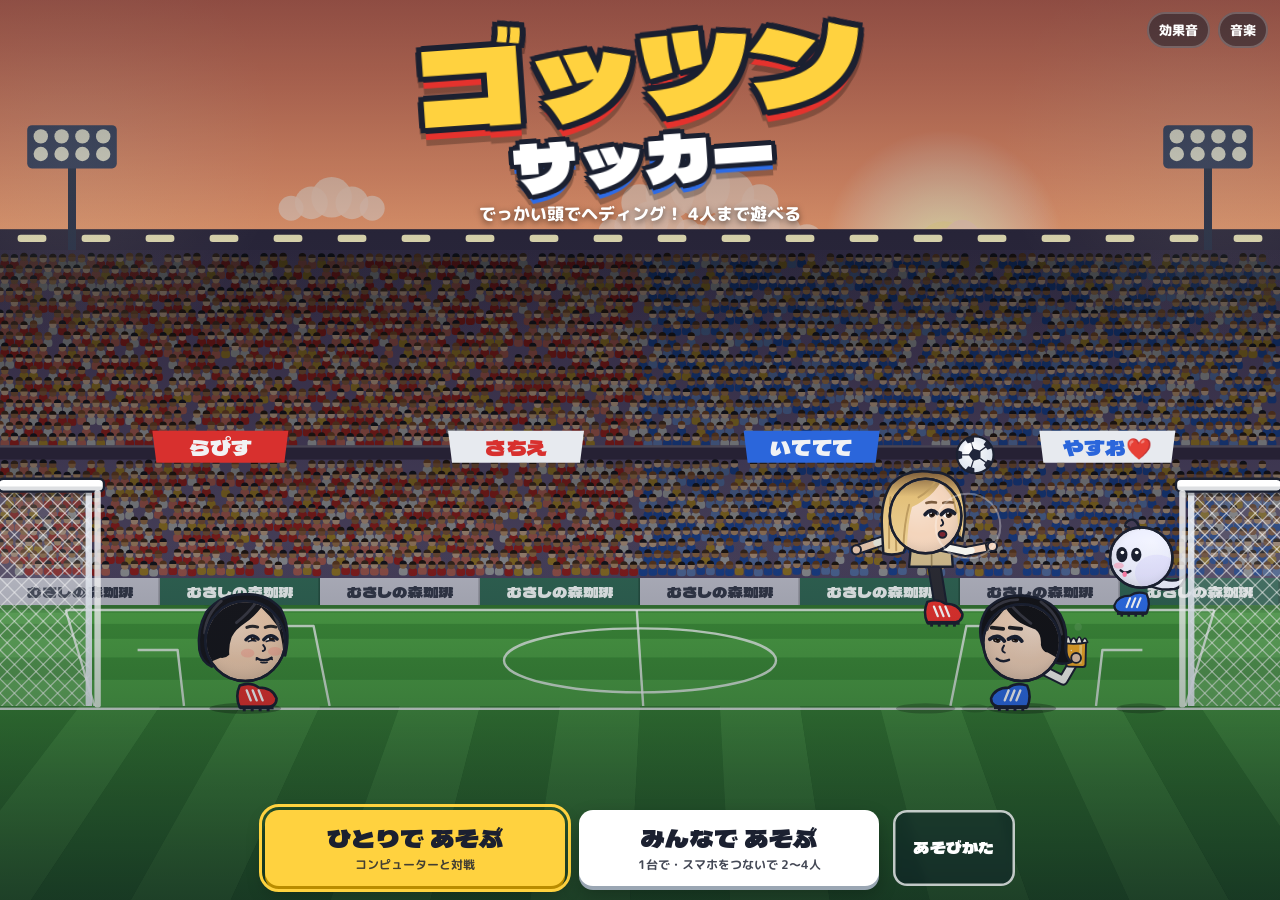
==== commit 344c11b0: "ラピス: 黒い靴・縦長の顔・やる気のない表情・茶色のヘアゴム - 靴を黒に（チームの色はラインに残す） - 顔を縦長に - 半分まぶたの下りた、横目のやる気のない目と、平らな眉、少しへの字のたらこ唇。" ====
--- a/index.html
+++ b/index.html
@@ -4,7 +4,7 @@
 <meta charset="utf-8">
 <meta name="viewport" content="width=device-width,initial-scale=1,maximum-scale=1,user-scalable=no,viewport-fit=cover">
 <meta name="theme-color" content="#1F5E3A">
-<meta name="gottsun-build" content="3b5638ce03">
+<meta name="gottsun-build" content="5b4c2e2995">
 <meta name="description" content="大きな頭でヘディング！4人まで遊べるあたまサッカー。CPU対戦、1台でみんなで、スマホを合言葉でつないで遊べます。">
 <title>ゴッツンサッカー</title>
 <link rel="icon" href="data:image/svg+xml,%3Csvg xmlns='http://www.w3.org/2000/svg' viewBox='0 0 100 100'%3E%3Ctext y='0.9em' font-size='90'%3E%E2%9A%BD%3C/text%3E%3C/svg%3E">
@@ -573,7 +573,7 @@
     skin: '#F2CDAE', hair: '#17171C', hair2: '#3A3A44', look: 'curtain', blurb: '実は器用で何でも無難にこなせるタイプ' },
   { id: 'masato', name: 'まさと', type: 'イケメン', size: 1.0, body: 3, spd: 4, jmp: 3, kck: 3, sup: 'drink', mass: 1, beer: true,
     skin: '#F3D2B8', hair: '#141418', hair2: '#383842', look: 'masato', blurb: 'テニサーの長。お酒を手にすると。。。' },
-  { id: 'lapis', name: 'ラピス', type: '洗い場いけよ', size: 1.16, leg: 1.4, body: 4, spd: 3, jmp: 1, kck: 3, sup: 'gift', mass: 1.7, plates: true,
+  { id: 'lapis', name: 'ラピス', type: '洗い場いけよ', size: 1.16, leg: 1.4, body: 4, spd: 3, jmp: 1, kck: 3, sup: 'gift', mass: 1.7, plates: true, shoe: '#1E1E24', faceK: [0.9, 1.15],
     skin: '#F5D0B5', hair: '#1C1A1F', hair2: '#45404D', look: 'lapis', blurb: 'なぜか帰宅したはずなのに、閉店後に控え室に必ず出現する。中学生の時にタバコを吸ってるのがバレたんだとか。。。' },
 ];
 const CHAR_IDX = Object.fromEntries(CHARS.map((c, i) => [c.id, i]));
@@ -2424,14 +2424,18 @@
   if (ch.limbs) drawLimbs(c, p, ch, G, t, fx, fy, kicking);
   if (p.muscle > 0) drawMuscleArm(c, p, ch, t, 'back');
   if (ch.beer) drawBeerArm(c, p, ch, G, t);
-  if (ch.plates) drawPlates(c, p, ch, G, t);
-  if (!kicking) drawShoe(c, fx, fy, fa, p.face, team, p.scale);
+  if (ch.plates) {
+    drawPlates(c, p, ch, G, t);
+    if (G.phase === 'play' && Math.abs(p.vx) < 60 && p.ground && t - (p._sighT || 0) > 7) { p._sighT = t; floatText(p.x + p.face * p.r * 0.9, p.y - p.r * 0.2, 'はぁ…', '#E8EEF8', 22, 1.1); }
+  }
+  if (!kicking) drawShoe(c, fx, fy, fa, p.face, team, p.scale, ch.shoe);
   c.save();
   c.translate(p.x, p.y);
   // squash on landing, stretch while rising
   let sx = 1, sy = 1;
   if (p.landT > 0) { const k = p.landT / 0.18; sx = 1 + 0.12 * k; sy = 1 - 0.1 * k; }
   else if (!p.ground) { const k = clamp(-p.vy / 1200, -0.4, 1); sx = 1 - 0.05 * k; sy = 1 + 0.06 * k; }
+  if (ch.faceK) { sx *= ch.faceK[0]; sy *= ch.faceK[1]; }
   c.scale(r * p.face * sx, r * sy);
   const lw = 0.065 / Math.max(0.6, p.scale);
   // effects behind the head
@@ -2478,7 +2482,7 @@
   const hf = 0.3 - (G.t - (p.hitAt == null ? -9 : p.hitAt));
   if (hf > 0) { c.fillStyle = `rgba(255,70,70,${Math.min(0.55, hf * 1.8)})`; circ(c, 0, 0, 1); c.fill(); }
   c.restore();
-  if (kicking) drawShoe(c, fx, fy, fa, p.face, team, p.scale);
+  if (kicking) drawShoe(c, fx, fy, fa, p.face, team, p.scale, ch.shoe);
   if (p.muscle > 0) drawMuscleArm(c, p, ch, t, 'front');
   if (p.giftT > 0 || p.giftShow > 0) drawGift(c, p, t);
   // frozen: an ice block over everything
@@ -2919,7 +2923,7 @@
     fillOut(c, ch.hair, lw);
     c.strokeStyle = ch.hair2; c.lineWidth = lw; c.beginPath(); c.moveTo(-0.55, -0.98); c.quadraticCurveTo(-0.98, -0.66, -1.0, -0.2); c.stroke();
     // the hair tie
-    ell(c, -0.98, -0.5, 0.11, 0.16, 0.5); fillOut(c, '#E5322D', lw * 0.8);
+    ell(c, -0.98, -0.5, 0.11, 0.16, 0.5); fillOut(c, '#8A5A32', lw * 0.8);
   } else if (look === 'masato') {
     // neat black hair with volume on top, over the ears, the ends flicking out
     c.beginPath();
@@ -3367,15 +3371,27 @@
       c.fillStyle = '#FFFFFF'; circ(c, ex + lx * 0.05 - 0.03, ey - 0.04, 0.025); c.fill();
       continue;
     }
-    // happy crescents with lashes
-    c.strokeStyle = OUT; c.lineWidth = lw * 1.4;
-    c.beginPath(); c.arc(ex, ey + 0.07, 0.14 * sz, Math.PI * 1.1, Math.PI * 1.9); c.stroke();
-    c.lineWidth = lw * 0.8;
-    c.beginPath(); c.moveTo(ex + 0.12 * sz, ey - 0.02); c.lineTo(ex + 0.19 * sz, ey - 0.07); c.stroke();
-  }
-  // thin, drawn-on brows, arched
+    if (mood === 'joy') {
+      c.strokeStyle = OUT; c.lineWidth = lw * 1.4;
+      c.beginPath(); c.arc(ex, ey + 0.07, 0.14 * sz, Math.PI * 1.1, Math.PI * 1.9); c.stroke(); continue;
+    }
+    if (mood === 'blink') {
+      c.strokeStyle = OUT; c.lineWidth = lw * 1.3; c.beginPath(); c.moveTo(ex - 0.15, ey + 0.04); c.lineTo(ex + 0.15, ey + 0.05); c.stroke(); continue;
+    }
+    // can't be bothered: heavy lids half down, the eyes looking off to one side
+    const rx = 0.15 * sz, ry = 0.11 * sz;
+    c.save(); ell(c, ex, ey + 0.03, rx, ry); c.fillStyle = '#FFFFFF'; c.fill(); c.clip();
+    c.fillStyle = '#2A1C16'; circ(c, ex + rx * 0.45, ey + 0.07, 0.08 * sz); c.fill();
+    // the lid
+    c.fillStyle = '#E9BFA2'; c.fillRect(ex - rx - 0.02, ey - ry - 0.02, rx * 2 + 0.04, ry + 0.035);
+    c.restore();
+    c.strokeStyle = OUT; c.lineWidth = lw * 1.5;
+    c.beginPath(); c.moveTo(ex - rx - 0.02, ey + 0.035); c.lineTo(ex + rx + 0.03, ey + 0.05); c.stroke();
+    c.lineWidth = lw * 0.6; c.beginPath(); c.ellipse(ex, ey + 0.03, rx, ry, 0, 0.15, Math.PI - 0.15); c.stroke();
+  }
+  // thin, drawn-on brows, flat and a little raised (bored)
   c.strokeStyle = 'rgba(30,26,30,.9)'; c.lineWidth = lw * 0.9;
-  for (const [ex, ey] of eyes) { c.beginPath(); c.moveTo(ex - 0.14, ey - 0.27); c.quadraticCurveTo(ex - 0.02, ey - 0.4, ex + 0.15, ey - 0.3); c.stroke(); }
+  for (const [ex, ey] of eyes) { c.beginPath(); c.moveTo(ex - 0.14, ey - 0.31); c.quadraticCurveTo(ex, ey - 0.35, ex + 0.15, ey - 0.32); c.stroke(); }
   // a few years on the face: crow's feet, lines under the eyes, smile lines, a soft double chin
   c.strokeStyle = 'rgba(150,95,75,.55)'; c.lineWidth = lw * 0.6;
   for (const [ex, ey, sz] of eyes) {
@@ -3405,7 +3421,7 @@
     c.lineWidth = lw * 2.4; c.strokeStyle = lip; ell(c, mx, my + 0.04, 0.17, ry); c.stroke();
     c.lineWidth = lw * 0.7; c.strokeStyle = OUT; ell(c, mx, my + 0.04, 0.17 + lw * 1.25, ry + lw * 1.25); c.stroke();
   } else {
-    const down = mood === 'sad' || mood === 'cold' ? 0.05 : 0;
+    const down = mood === 'sad' || mood === 'cold' ? 0.05 : 0.03;      // a bored, slightly turned-down mouth
     // the upper lip, with a bow in the middle
     c.beginPath(); c.moveTo(mx - 0.23, my + down);
     c.quadraticCurveTo(mx - 0.13, my - 0.11, mx - 0.03, my - 0.06);
@@ -3669,7 +3685,7 @@
   c.closePath();
 }
 
-function drawShoe(c, x, y, a, face, team, scale) {
+function drawShoe(c, x, y, a, face, team, scale, col) {
   const k = Math.sqrt(scale) * 1.22;
   c.save(); c.translate(x, y + 2); c.scale(face * k, k);
   c.rotate(-(a - REST_A) * 0.85);
@@ -3677,8 +3693,8 @@
   c.beginPath();
   c.moveTo(-15, -11); c.quadraticCurveTo(-4, -15, 4, -9); c.quadraticCurveTo(18, -9, 22, 2); c.quadraticCurveTo(22, 11, 10, 11);
   c.lineTo(-15, 11); c.quadraticCurveTo(-20, 0, -15, -11); c.closePath();
-  fillOut(c, team.main, 2.6);
-  c.strokeStyle = '#FFFFFF'; c.lineWidth = 2.4;
+  fillOut(c, col || team.main, 2.6);
+  c.strokeStyle = col ? team.main : '#FFFFFF'; c.lineWidth = 2.4;
   for (let k = 0; k < 3; k++) { c.beginPath(); c.moveTo(-8 + k * 6, -6); c.lineTo(-4 + k * 6, 4); c.stroke(); }
   c.fillStyle = '#1B2030'; c.fillRect(-15, 9, 34, 4);
   for (let k = 0; k < 4; k++) c.fillRect(-12 + k * 8, 12, 3, 3);
@@ -5852,7 +5868,7 @@
 
 // ---------- a newer version on the site: take it by itself ----------
 // phones keep an open page (and the site's page) for a long time, so look now and then and reload on the title screen
-var BUILD_ID = '3b5638ce03';
+var BUILD_ID = '5b4c2e2995';
 var Updater = {
   busy: false, pending: false,
   safe() {
